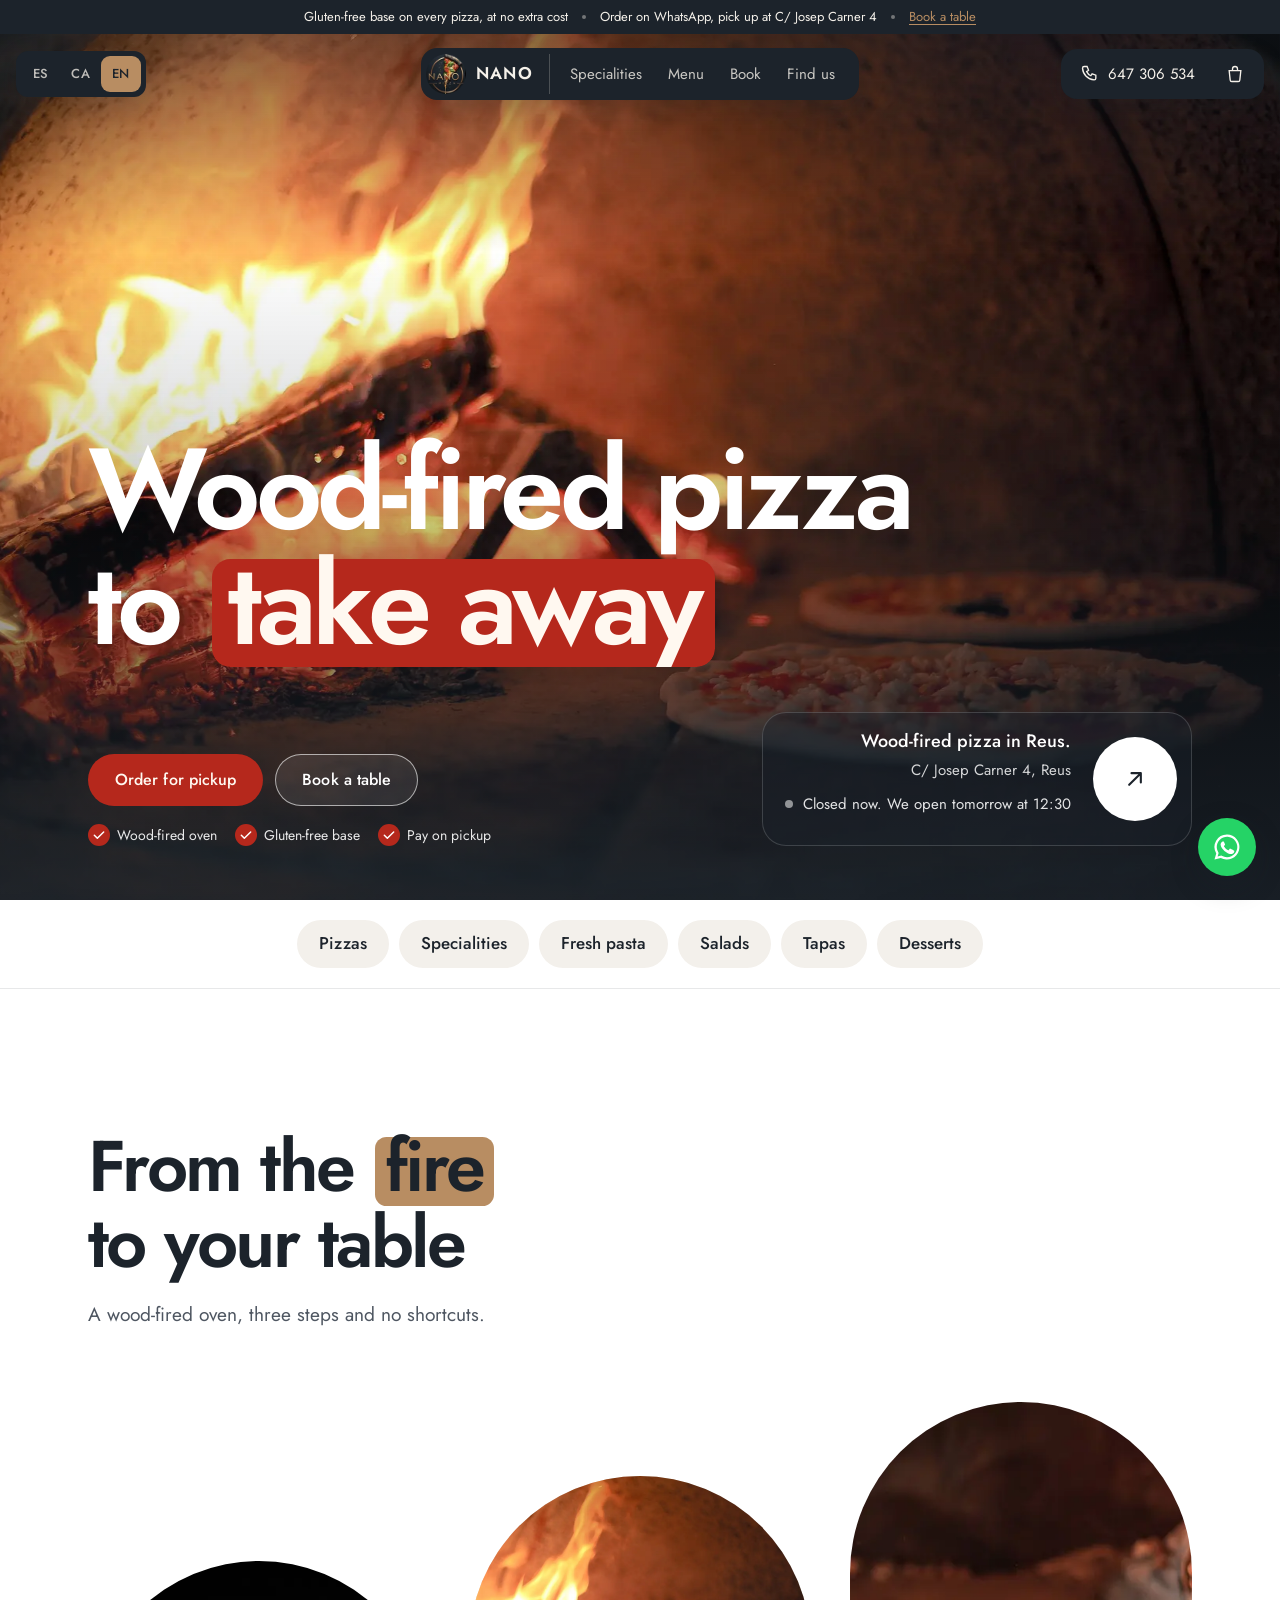
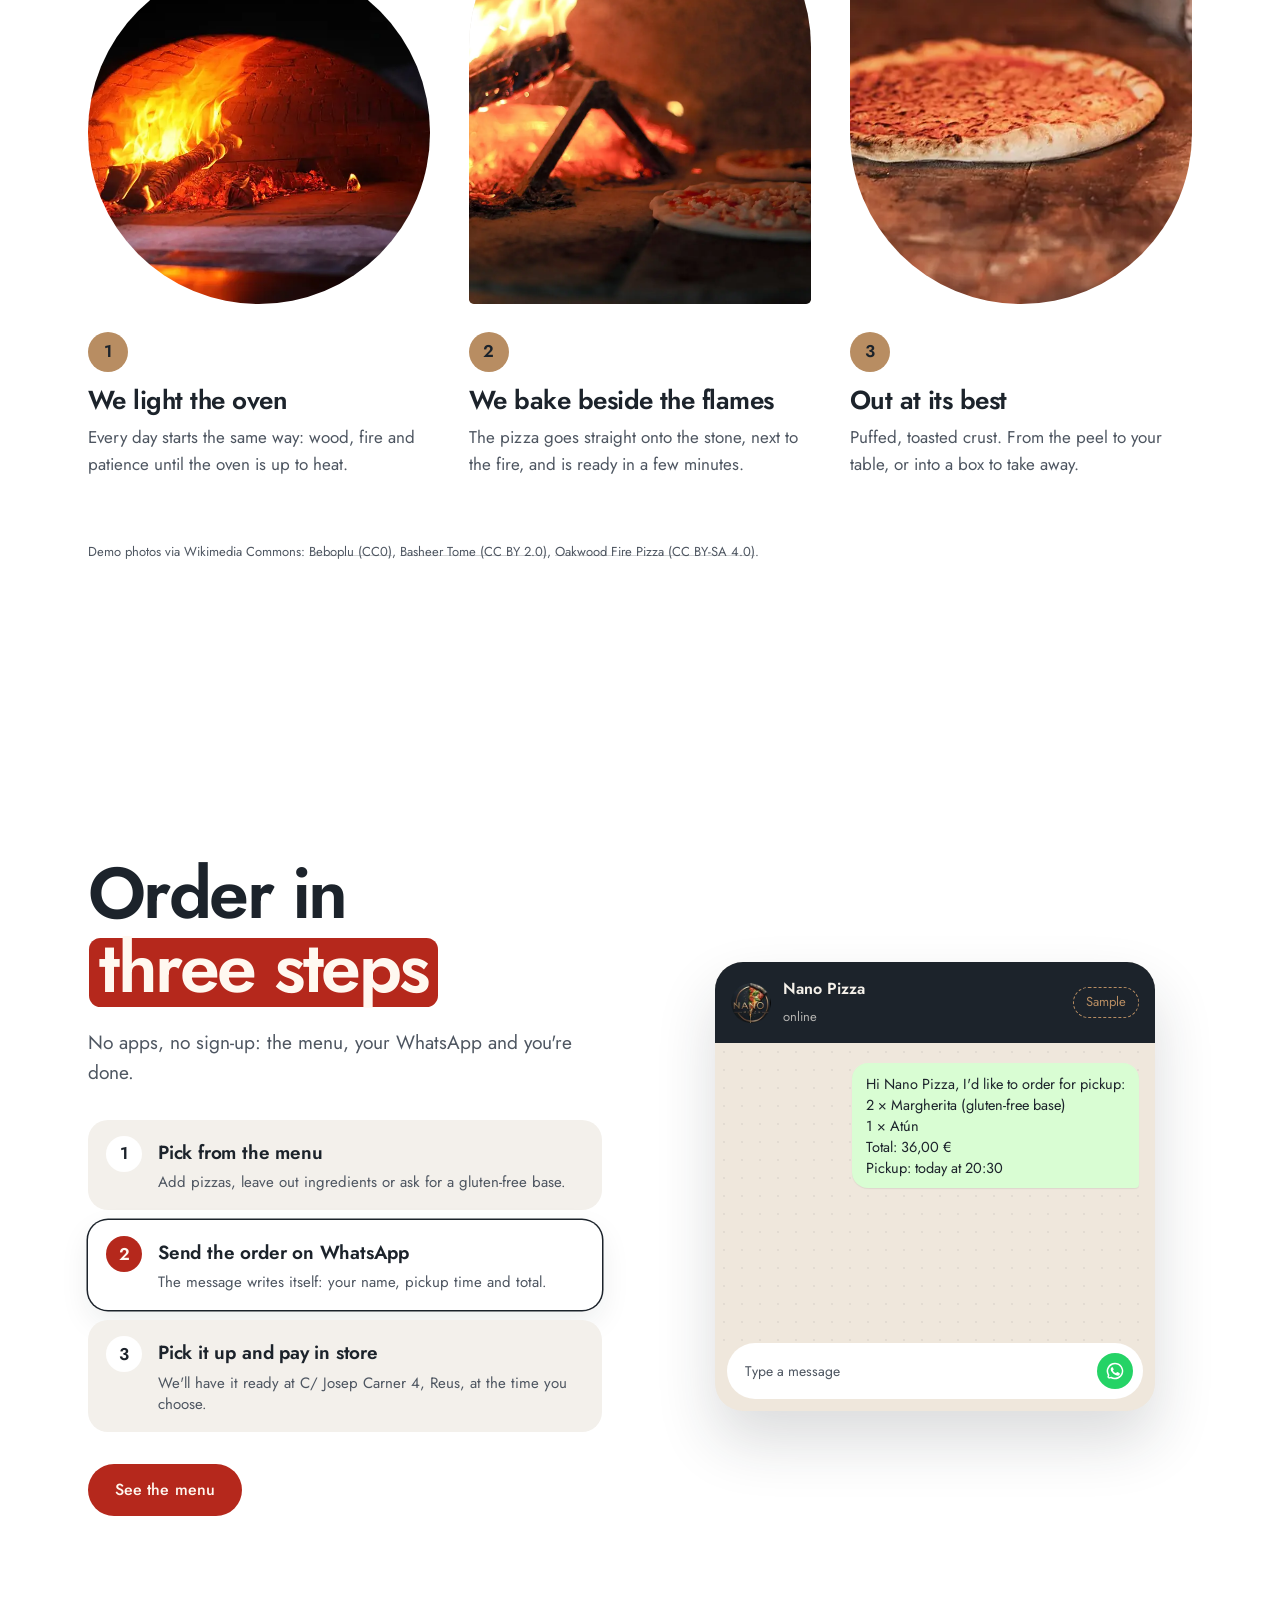
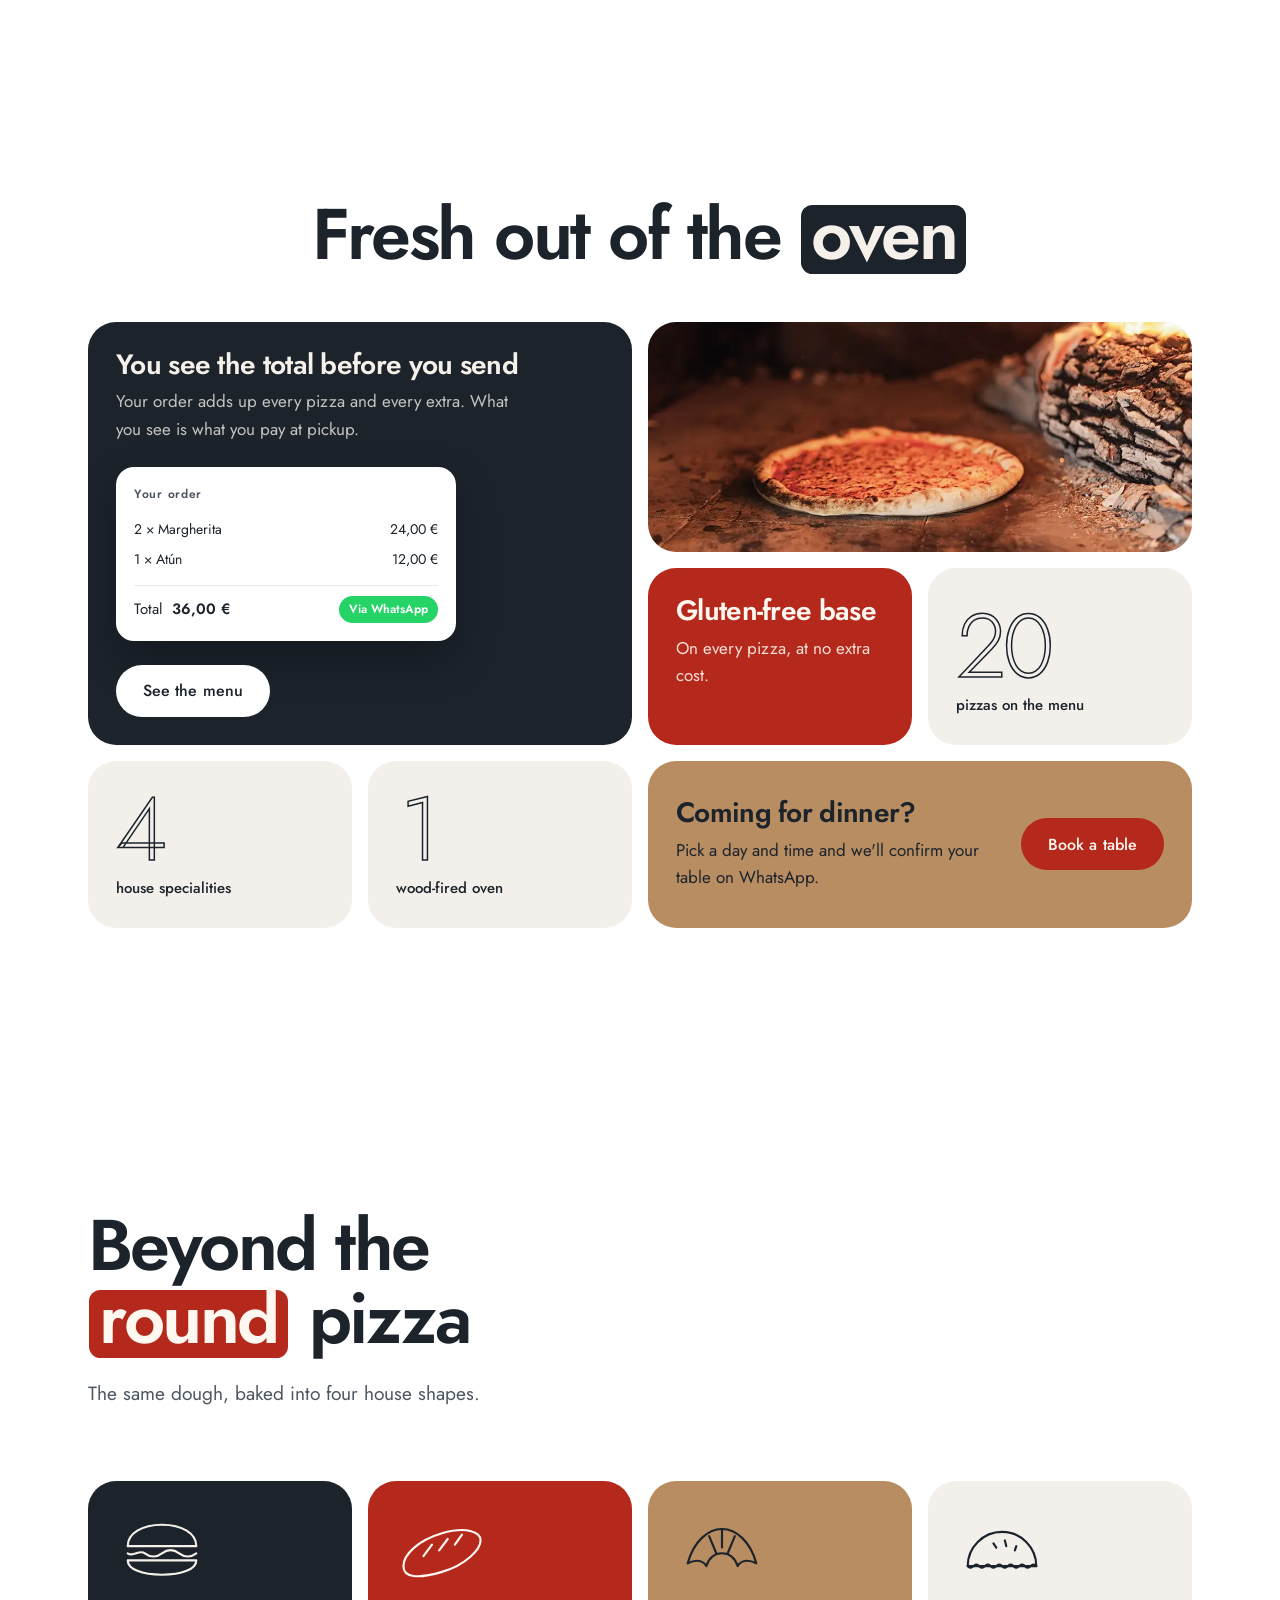
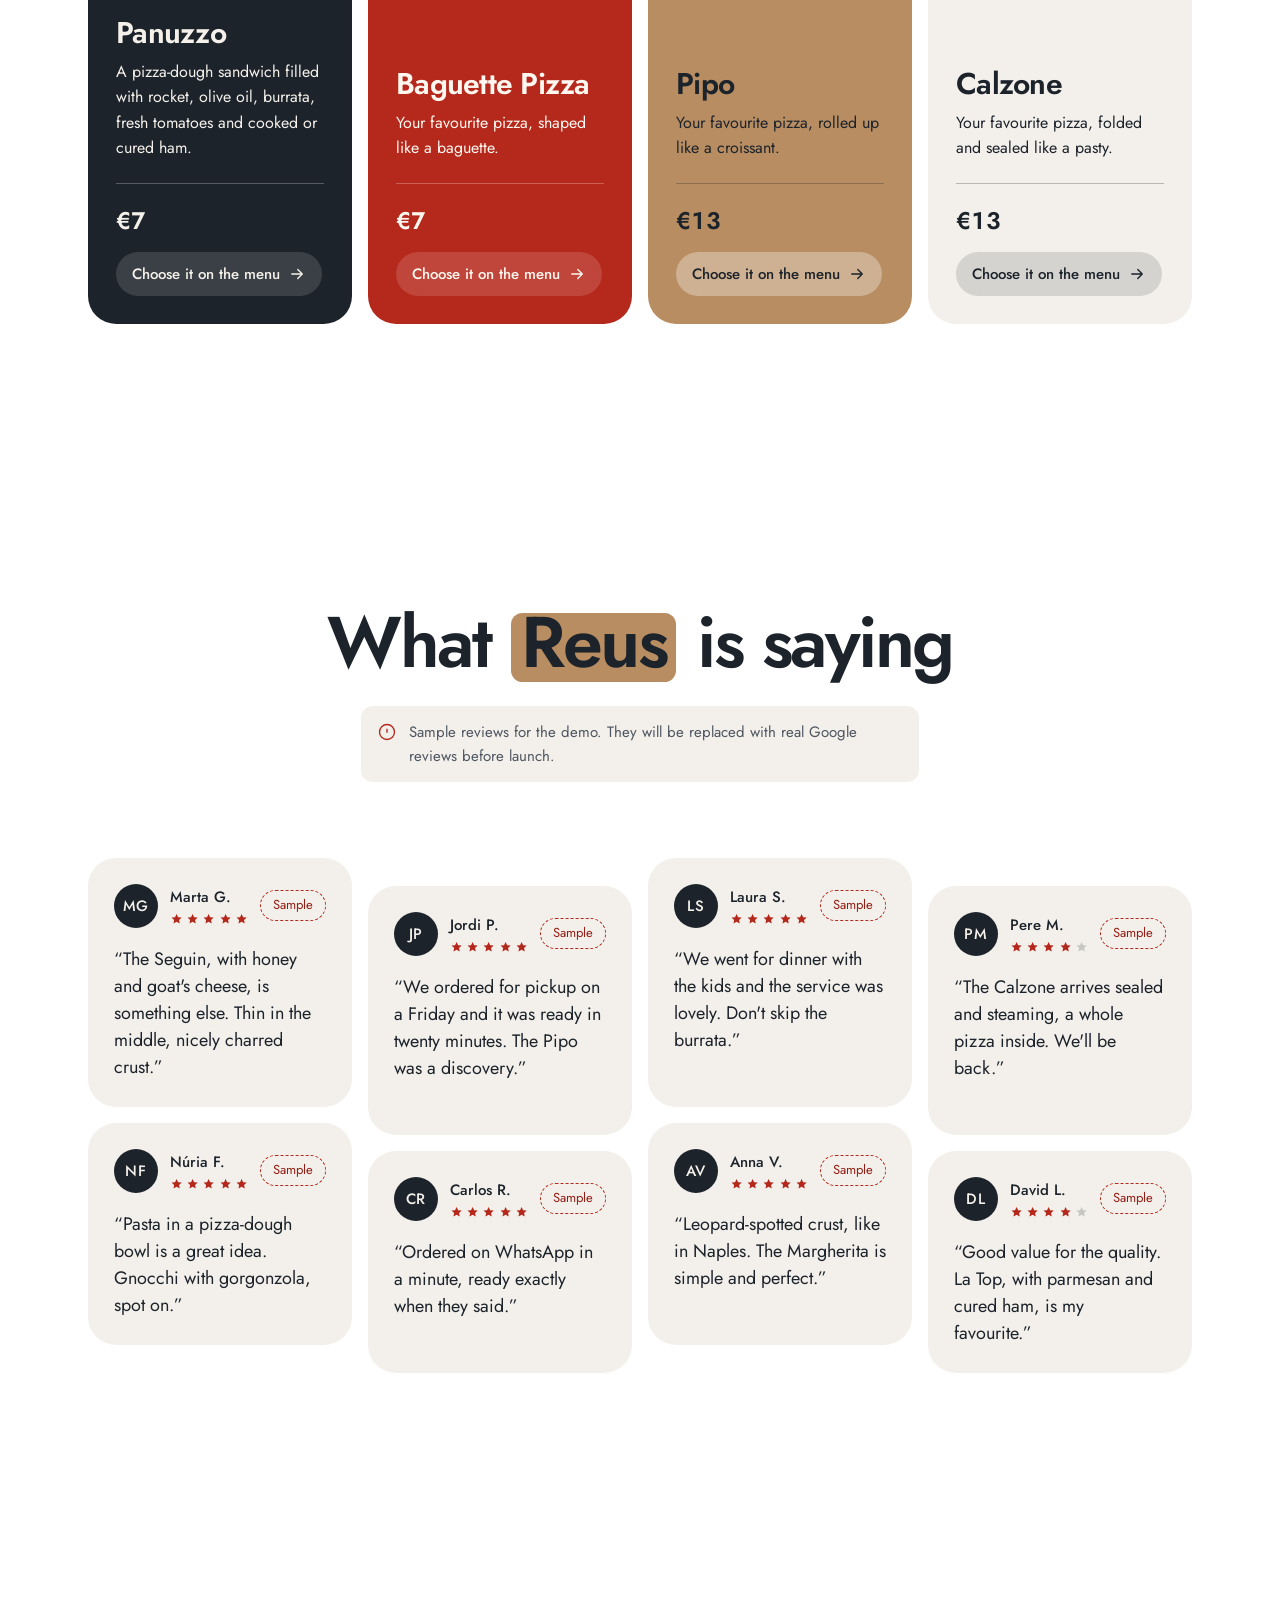
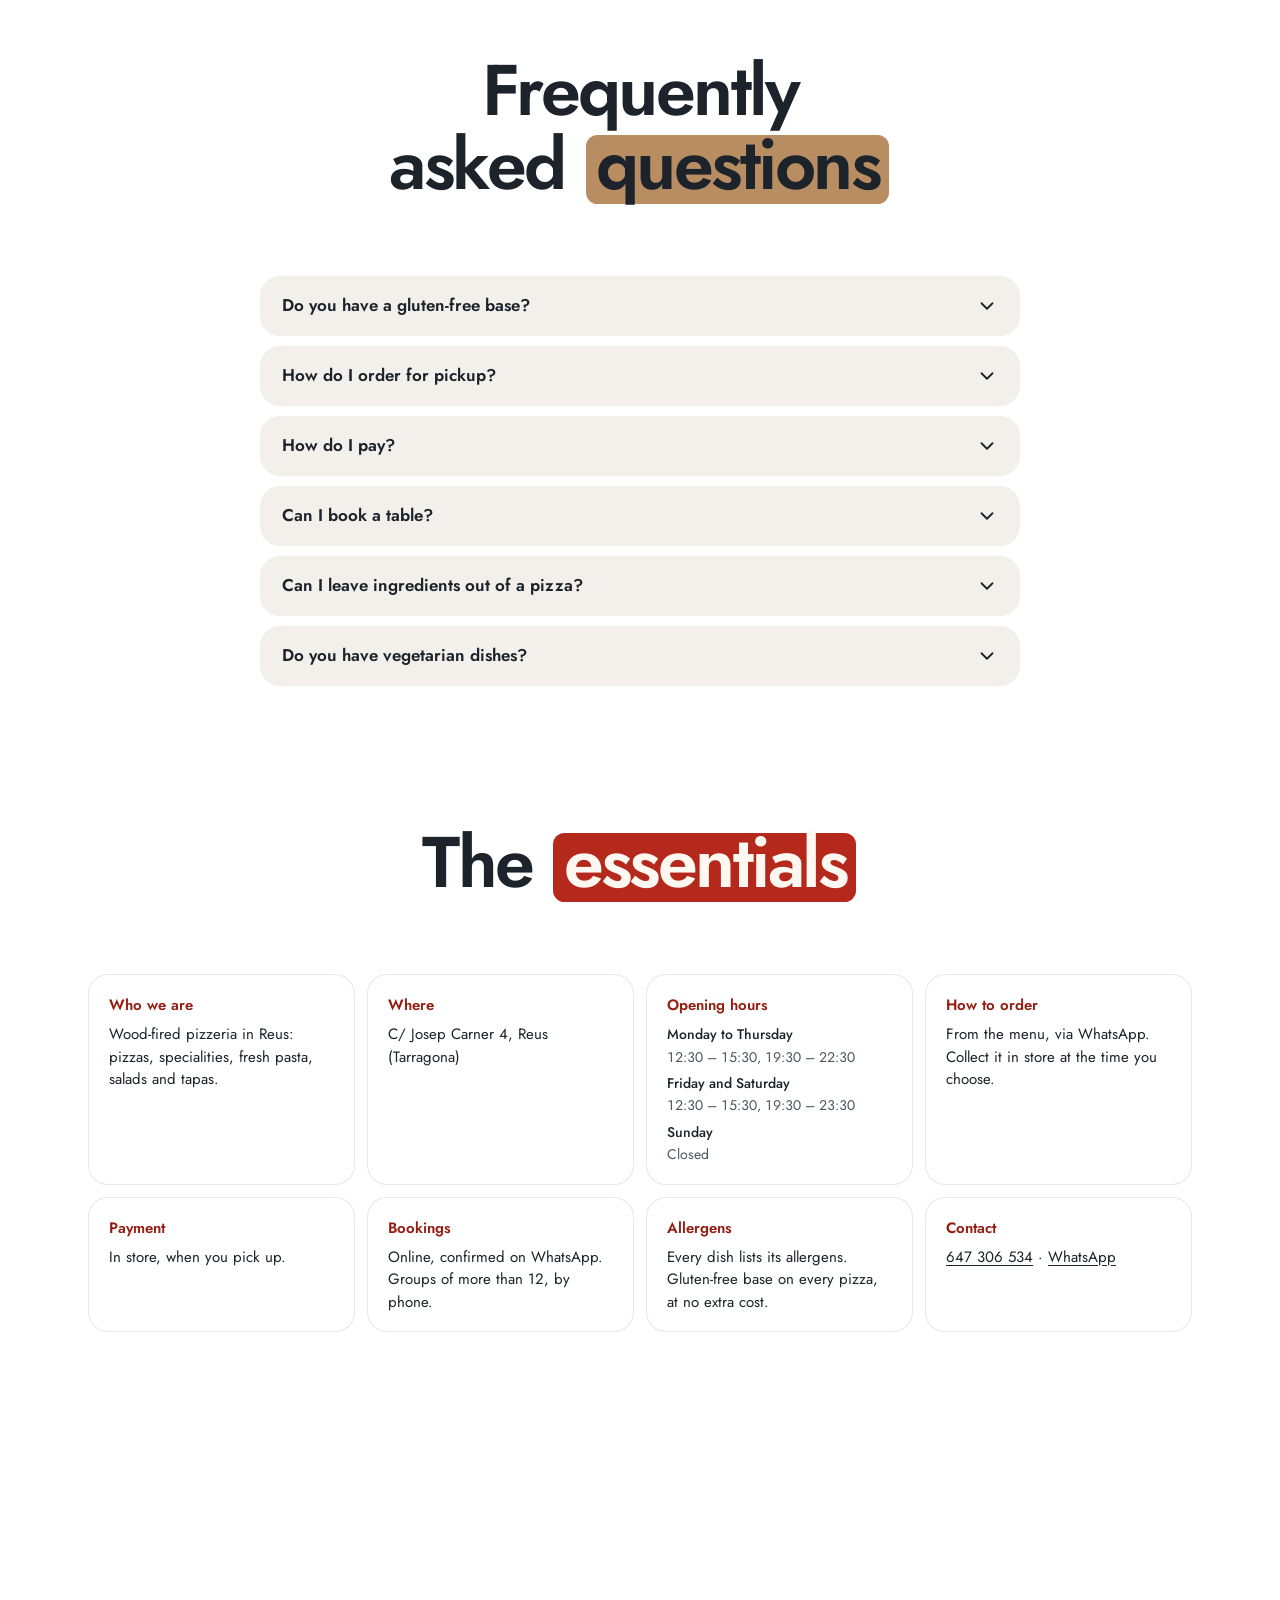
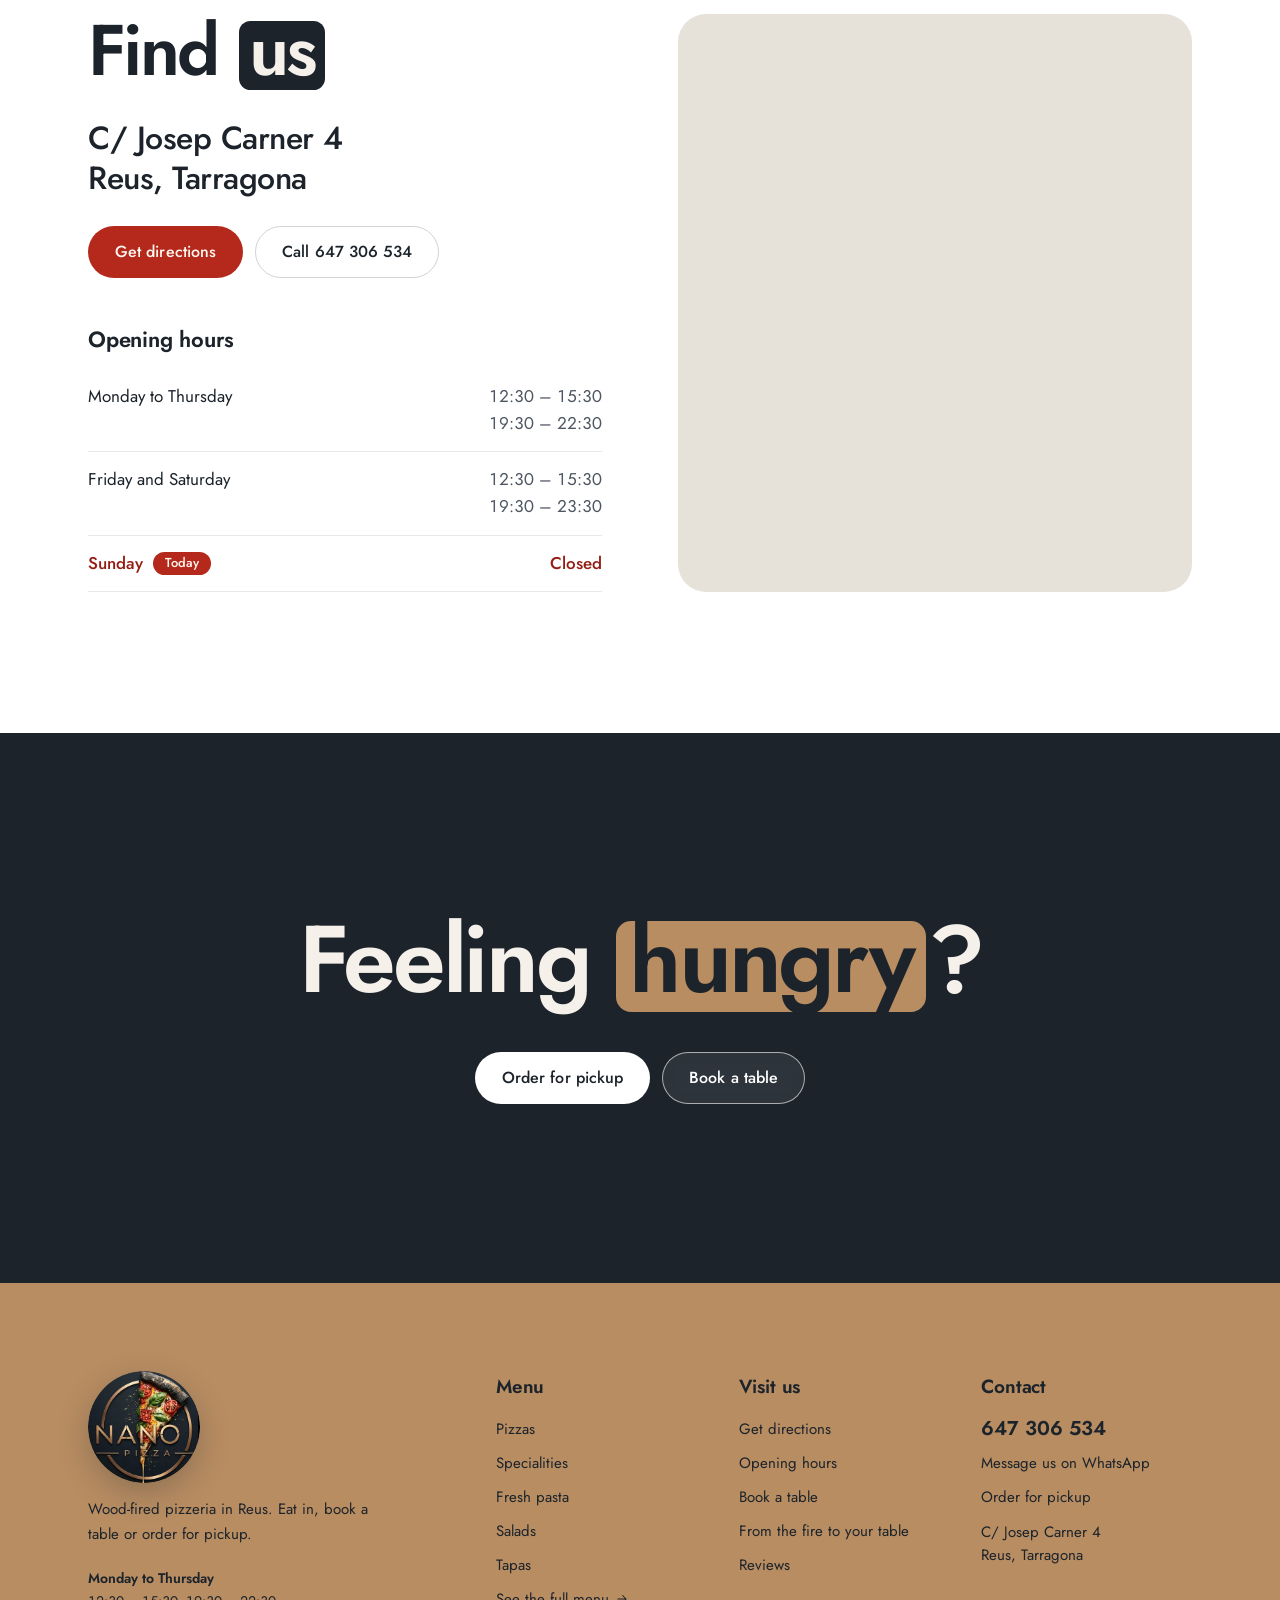
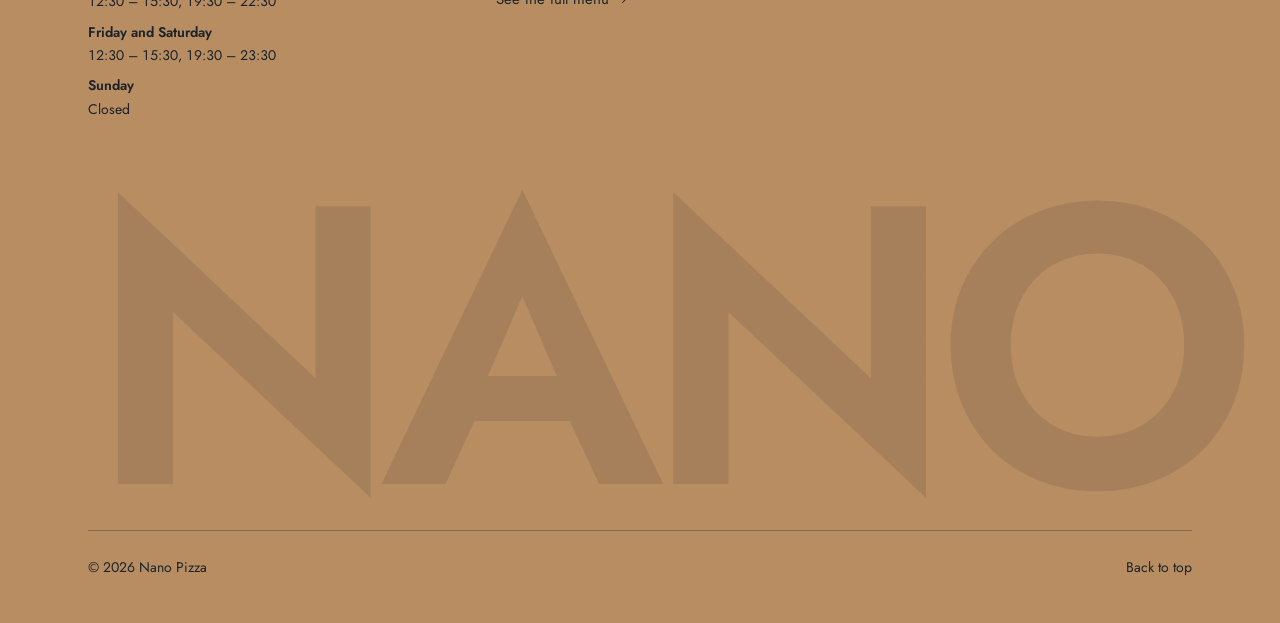
==== index.html @ ef03b1b6 "Pasos con su pantalla, «Lo esencial», preguntas para Google y Reservar más claro - «Pide en tres pas" ====
<!doctype html>
<html lang="es" data-page="inicio">
<head>
<meta charset="utf-8">
<script>if(!matchMedia("(prefers-reduced-motion: reduce)").matches)document.documentElement.classList.add("anim")</script>
<script>(function(){var q=new URLSearchParams(location.search),h=location.hash,to="";
if(q.has("mesa")){var c=q.get("mesa");q.delete("mesa");if(c)q.set("carta",c);to="mesa.html"}
else if(q.has("carta")||q.has("ver")||h==="#carta"){to="carta.html";if(h==="#carta")h=""}
else if(h==="#reservar"){to="reservar.html";h=""}
if(to){var s=q.toString();location.replace(to+(s?"?"+s:"")+h)}})()</script>
<meta name="viewport" content="width=device-width, initial-scale=1, viewport-fit=cover">
<title>Nano Pizza | Pizzería en Reus</title>
<meta name="description" content="Nano Pizza, pizzería con horno de leña en C/ Josep Carner 4, Reus. Carta, pedidos para recoger y reservas por WhatsApp.">
<meta name="theme-color" content="#FFFFFF">
<link rel="icon" href="favicon.png" type="image/png">
<link rel="apple-touch-icon" href="apple-touch-icon.png">
<meta property="og:type" content="restaurant">
<meta property="og:site_name" content="Nano Pizza">
<meta property="og:title" content="Nano Pizza | Pizzería en Reus">
<meta property="og:description" content="Nano Pizza, pizzería con horno de leña en C/ Josep Carner 4, Reus. Carta, pedidos para recoger y reservas por WhatsApp.">
<meta property="og:image" content="Imagenes/og-nano.jpg">
<meta property="og:image:width" content="1200">
<meta property="og:image:height" content="630">
<meta property="og:locale" content="es_ES">
<meta property="og:locale:alternate" content="ca_ES">
<meta property="og:locale:alternate" content="en_GB">
<meta name="twitter:card" content="summary_large_image">
<script type="application/ld+json">
{
 "@context": "https://schema.org",
 "@type": "Restaurant",
 "name": "Nano Pizza",
 "image": "Imagenes/og-nano.jpg",
 "logo": "Imagenes/logo-nano-oficial.jpg",
 "address": {
  "@type": "PostalAddress",
  "streetAddress": "Carrer de Josep Carner, 4",
  "addressLocality": "Reus",
  "addressRegion": "Tarragona",
  "addressCountry": "ES"
 },
 "telephone": "+34 647 306 534",
 "servesCuisine": [
  "Pizza",
  "Italiana"
 ],
 "priceRange": "7–16 €",
 "acceptsReservations": true,
 "openingHoursSpecification": [
  {
   "@type": "OpeningHoursSpecification",
   "dayOfWeek": [
    "Monday",
    "Tuesday",
    "Wednesday",
    "Thursday"
   ],
   "opens": "12:30",
   "closes": "15:30"
  },
  {
   "@type": "OpeningHoursSpecification",
   "dayOfWeek": [
    "Monday",
    "Tuesday",
    "Wednesday",
    "Thursday"
   ],
   "opens": "19:30",
   "closes": "22:30"
  },
  {
   "@type": "OpeningHoursSpecification",
   "dayOfWeek": [
    "Friday",
    "Saturday"
   ],
   "opens": "12:30",
   "closes": "15:30"
  },
  {
   "@type": "OpeningHoursSpecification",
   "dayOfWeek": [
    "Friday",
    "Saturday"
   ],
   "opens": "19:30",
   "closes": "23:30"
  }
 ],
 "hasMenu": {
  "@type": "Menu",
  "name": "Carta",
  "hasMenuSection": [
   {
    "@type": "MenuSection",
    "name": "Pizzas",
    "hasMenuItem": [
     {
      "@type": "MenuItem",
      "name": "Margherita",
      "offers": {
       "@type": "Offer",
       "price": "12.00",
       "priceCurrency": "EUR"
      },
      "description": "Tomate, mozzarella, aceitunas"
     },
     {
      "@type": "MenuItem",
      "name": "Atún",
      "offers": {
       "@type": "Offer",
       "price": "12.00",
       "priceCurrency": "EUR"
      },
      "description": "Tomate, atún, mozzarella, aceitunas"
     },
     {
      "@type": "MenuItem",
      "name": "Jamón Cocido",
      "offers": {
       "@type": "Offer",
       "price": "12.00",
       "priceCurrency": "EUR"
      },
      "description": "Tomate, jamón cocido, mozzarella, aceitunas"
     },
     {
      "@type": "MenuItem",
      "name": "Royale",
      "offers": {
       "@type": "Offer",
       "price": "13.00",
       "priceCurrency": "EUR"
      },
      "description": "Tomate, jamón cocido, champiñones, mozzarella, aceitunas"
     },
     {
      "@type": "MenuItem",
      "name": "Gorgonzola",
      "offers": {
       "@type": "Offer",
       "price": "12.00",
       "priceCurrency": "EUR"
      },
      "description": "Tomate o nata, gorgonzola, mozzarella, aceitunas"
     },
     {
      "@type": "MenuItem",
      "name": "Queso de Cabra",
      "offers": {
       "@type": "Offer",
       "price": "12.00",
       "priceCurrency": "EUR"
      },
      "description": "Tomate o nata, queso de cabra, mozzarella, aceitunas"
     },
     {
      "@type": "MenuItem",
      "name": "Noruega",
      "offers": {
       "@type": "Offer",
       "price": "13.00",
       "priceCurrency": "EUR"
      },
      "description": "Nata, salmón, limón, mozzarella, aceitunas"
     },
     {
      "@type": "MenuItem",
      "name": "Bergère",
      "offers": {
       "@type": "Offer",
       "price": "13.00",
       "priceCurrency": "EUR"
      },
      "description": "Tomate o nata, gorgonzola, queso de cabra, mozzarella, aceitunas"
     },
     {
      "@type": "MenuItem",
      "name": "Catalana",
      "offers": {
       "@type": "Offer",
       "price": "12.00",
       "priceCurrency": "EUR"
      },
      "description": "Tomate, chorizo, mozzarella, aceitunas"
     },
     {
      "@type": "MenuItem",
      "name": "Vegetariana",
      "offers": {
       "@type": "Offer",
       "price": "13.00",
       "priceCurrency": "EUR"
      },
      "description": "Tomate, pimientos, champiñones, berenjenas, cebolla, mozzarella, aceitunas"
     },
     {
      "@type": "MenuItem",
      "name": "Burger",
      "offers": {
       "@type": "Offer",
       "price": "14.00",
       "priceCurrency": "EUR"
      },
      "description": "Tomate, carne picada, cheddar, mozzarella, salsa burger, aceitunas"
     },
     {
      "@type": "MenuItem",
      "name": "Armenia",
      "offers": {
       "@type": "Offer",
       "price": "14.00",
       "priceCurrency": "EUR"
      },
      "description": "Tomate, carne picada, pimientos, cebolla, mozzarella, aceitunas"
     },
     {
      "@type": "MenuItem",
      "name": "Barbacoa",
      "offers": {
       "@type": "Offer",
       "price": "14.00",
       "priceCurrency": "EUR"
      },
      "description": "Tomate, carne picada o pollo, pimientos, cebolla, mozzarella, aceitunas, salsa barbacoa"
     },
     {
      "@type": "MenuItem",
      "name": "Pesto",
      "offers": {
       "@type": "Offer",
       "price": "14.00",
       "priceCurrency": "EUR"
      },
      "description": "Pesto, jamón curado, rúcula, tomates frescos"
     },
     {
      "@type": "MenuItem",
      "name": "La Top",
      "offers": {
       "@type": "Offer",
       "price": "14.00",
       "priceCurrency": "EUR"
      },
      "description": "Tomate, jamón curado, lascas de parmesano, mozzarella, aceitunas"
     },
     {
      "@type": "MenuItem",
      "name": "Burrata",
      "offers": {
       "@type": "Offer",
       "price": "14.00",
       "priceCurrency": "EUR"
      },
      "description": "Tomate, jamón curado, burrata, mozzarella, aceitunas"
     },
     {
      "@type": "MenuItem",
      "name": "Seguin",
      "offers": {
       "@type": "Offer",
       "price": "14.00",
       "priceCurrency": "EUR"
      },
      "description": "Nata, queso de cabra, miel, jamón curado, mozzarella, aceitunas"
     },
     {
      "@type": "MenuItem",
      "name": "Carbonara",
      "offers": {
       "@type": "Offer",
       "price": "14.00",
       "priceCurrency": "EUR"
      },
      "description": "Nata, bacon, cebolla, mozzarella, aceitunas, huevo"
     },
     {
      "@type": "MenuItem",
      "name": "Pollo Curry",
      "offers": {
       "@type": "Offer",
       "price": "14.00",
       "priceCurrency": "EUR"
      },
      "description": "Nata, pollo, pimientos, mozzarella, aceitunas, salsa curry"
     },
     {
      "@type": "MenuItem",
      "name": "Española",
      "offers": {
       "@type": "Offer",
       "price": "14.00",
       "priceCurrency": "EUR"
      },
      "description": "Tomate, chorizo, pimientos, mozzarella, aceitunas"
     }
    ]
   },
   {
    "@type": "MenuSection",
    "name": "Especialidades",
    "hasMenuItem": [
     {
      "@type": "MenuItem",
      "name": "Panuzzo",
      "offers": {
       "@type": "Offer",
       "price": "7.00",
       "priceCurrency": "EUR"
      },
      "description": "Sándwich de masa de pizza relleno de rúcula, aceite de oliva, burrata, tomates frescos y jamón cocido o curado."
     },
     {
      "@type": "MenuItem",
      "name": "Baguette Pizza",
      "offers": {
       "@type": "Offer",
       "price": "7.00",
       "priceCurrency": "EUR"
      },
      "description": "Tu pizza favorita en forma de baguette."
     },
     {
      "@type": "MenuItem",
      "name": "Pipo",
      "offers": {
       "@type": "Offer",
       "price": "13.00",
       "priceCurrency": "EUR"
      },
      "description": "Tu pizza favorita enrollada en forma de croissant."
     },
     {
      "@type": "MenuItem",
      "name": "Calzone",
      "offers": {
       "@type": "Offer",
       "price": "13.00",
       "priceCurrency": "EUR"
      },
      "description": "Tu pizza favorita cerrada en forma de empanada."
     }
    ]
   },
   {
    "@type": "MenuSection",
    "name": "Pasta fresca casera",
    "hasMenuItem": [
     {
      "@type": "MenuItem",
      "name": "Pasta fresca casera",
      "offers": {
       "@type": "Offer",
       "price": "13.00",
       "priceCurrency": "EUR"
      },
      "description": "Gnocchis, tagliatelle o spaghetti con pesto, boloñesa, carbonara, gorgonzola o tres quesos. Bol de masa de pizza +3 €."
     }
    ]
   },
   {
    "@type": "MenuSection",
    "name": "Ensaladas",
    "hasMenuItem": [
     {
      "@type": "MenuItem",
      "name": "Ensalada César de pollo",
      "offers": {
       "@type": "Offer",
       "price": "11.00",
       "priceCurrency": "EUR"
      },
      "description": "Lechuga, pollo frito, tomates, cebolla frita, lascas de parmesano y picatostes."
     },
     {
      "@type": "MenuItem",
      "name": "La Italiana",
      "offers": {
       "@type": "Offer",
       "price": "11.00",
       "priceCurrency": "EUR"
      },
      "description": "Tomates frescos y burrata."
     }
    ]
   },
   {
    "@type": "MenuSection",
    "name": "Tapas",
    "hasMenuItem": [
     {
      "@type": "MenuItem",
      "name": "Croquetas del momento",
      "offers": {
       "@type": "Offer",
       "price": "7.50",
       "priceCurrency": "EUR"
      }
     },
     {
      "@type": "MenuItem",
      "name": "Patatas bravas",
      "offers": {
       "@type": "Offer",
       "price": "7.50",
       "priceCurrency": "EUR"
      }
     },
     {
      "@type": "MenuItem",
      "name": "Calamares a la romana",
      "offers": {
       "@type": "Offer",
       "price": "7.50",
       "priceCurrency": "EUR"
      }
     },
     {
      "@type": "MenuItem",
      "name": "Alitas de pollo",
      "offers": {
       "@type": "Offer",
       "price": "7.50",
       "priceCurrency": "EUR"
      }
     }
    ]
   }
  ]
 }
}
</script>
<link rel="preload" href="fonts/jost-normal-latin.woff2" as="font" type="font/woff2" crossorigin>
<link rel="stylesheet" href="css/nano.css">
<noscript><style>.lang,.menu-toggle,.rv-controls,.tabs,.add,.seg,.pick,.cart-btn,.bar,.pasta-group,.pasta .check,[data-status]{display:none!important}</style></noscript>
</head>
<body>
<a class="skip" href="#main" data-i18n="skip">Saltar al contenido</a>

<div class="topbar" id="topbar">
  <p class="topbar-in"><span data-i18n="tb_1">Masa sin gluten en todas las pizzas, sin coste</span><span class="tb-sep" aria-hidden="true"></span><span class="tb-2" data-i18n="tb_2">Pide por WhatsApp y recoge en C/ Josep Carner 4</span><span class="tb-sep" aria-hidden="true"></span><a class="tb-2" href="reservar.html" data-i18n="cta_book">Reservar mesa</a></p>
</div>
<header class="nav" id="nav">
  <div class="nav-in">
    <div class="lang pill" role="group" aria-label="Idioma" data-i18n-aria="aria_lang">
      <button type="button" data-lang="es" aria-pressed="true">ES</button>
      <button type="button" data-lang="ca" aria-pressed="false">CA</button>
      <button type="button" data-lang="en" aria-pressed="false">EN</button>
    </div>
    <div class="nav-pill pill">
      <a class="brand" href="index.html" aria-label="Nano Pizza" translate="no">
        <img class="brand-mark" src="Imagenes/marca-nano-96.webp" srcset="Imagenes/marca-nano-96.webp 1x, Imagenes/marca-nano-144.webp 1.5x, Imagenes/marca-nano-320.webp 3x" width="40" height="40" alt="">
        <span>NANO</span>
      </a>
      <nav aria-label="Principal" data-i18n-aria="aria_nav">
        <ul class="nav-links">
          <li><a href="index.html#formas" data-i18n="nav_formas">Especialidades</a></li>
          <li><a href="carta.html" data-nav="carta" data-i18n="nav_menu">Carta</a></li>
          <li><a href="reservar.html" data-nav="reservar" data-i18n="nav_book">Reservar</a></li>
          <li><a href="index.html#donde" data-i18n="nav_find">Dónde estamos</a></li>
        </ul>
      </nav>
    </div>
    <div class="nav-end pill">
    <a class="icon-btn call-btn" href="tel:+34647306534">
      <svg viewBox="0 0 24 24" fill="none" stroke="currentColor" stroke-width="1.6" aria-hidden="true"><use href="#i-phone"/></svg>
      <span>647 306 534</span>
    </a>
    <button class="icon-btn cart-btn" type="button" data-open-cart aria-haspopup="dialog">
      <svg viewBox="0 0 24 24" fill="none" stroke="currentColor" stroke-width="1.6" aria-hidden="true"><path d="M5 8h14l-1.2 11.1a2 2 0 0 1-2 1.9H8.2a2 2 0 0 1-2-1.9L5 8z"/><path d="M9 8V6a3 3 0 0 1 6 0v2"/></svg>
      <span class="sr-only" data-i18n="order">Pedido</span>
      <span class="badge" data-count hidden><span class="badge-n">0</span></span>
    </button>
    <button class="icon-btn menu-toggle" type="button" aria-expanded="false" aria-controls="mobile-menu">
      <svg viewBox="0 0 24 24" fill="none" stroke="currentColor" stroke-width="1.6" aria-hidden="true"><path d="M4 8h16M4 16h16"/></svg>
      <span class="sr-only" data-i18n="menu">Menú</span>
    </button>
    </div>
  </div>
</header>
<div class="mobile-menu" id="mobile-menu">
  <ul>
    <li><a href="index.html#formas" data-i18n="nav_formas">Especialidades</a></li>
    <li><a href="carta.html" data-nav="carta" data-i18n="nav_menu">Carta</a></li>
    <li><a href="reservar.html" data-nav="reservar" data-i18n="nav_book">Reservar</a></li>
    <li><a href="index.html#donde" data-i18n="nav_find">Dónde estamos</a></li>
    <li><a href="tel:+34647306534"><span data-i18n="call">Llamar</span> 647 306 534</a></li>
  </ul>
  <div class="lang" role="group" aria-label="Idioma" data-i18n-aria="aria_lang">
    <button type="button" data-lang="es" aria-pressed="true">ES</button>
    <button type="button" data-lang="ca" aria-pressed="false">CA</button>
    <button type="button" data-lang="en" aria-pressed="false">EN</button>
  </div>
</div>

<main id="main">
  <section class="hero" id="top">
    <div class="hero-bg" aria-hidden="true"><img src="Imagenes/Demo/horno-llamas-1920.webp" srcset="Imagenes/Demo/horno-llamas-960.webp 960w, Imagenes/Demo/horno-llamas-1920.webp 1920w" sizes="100vw" width="1920" height="1280" alt="" fetchpriority="high"></div>
    <div class="wrap hero-in">
      <h1 class="hero-t">
        <span class="ln"><span class="ln-in" data-i18n="hero_t1">Pizza de leña</span></span>
        <span class="ln"><span class="ln-in"><span data-i18n="hero_t2">para</span> <mark class="mk mk-red cycle" aria-hidden="true"><span class="cycle-w" data-i18n="hero_w0">comer aquí</span></mark><span class="sr-only" data-i18n="hero_sr">comer aquí, para llevar o para compartir</span></span></span>
      </h1>
      <div class="hero-foot">
        <div class="hero-act">
          <div class="hero-ctas">
            <a class="btn btn-gold" href="carta.html"><span class="btn-t" data-i18n="cta_order">Pedir para recoger</span></a>
            <a class="btn btn-glass" href="reservar.html"><span class="btn-t" data-i18n="cta_book">Reservar mesa</span></a>
          </div>
          <ul class="hero-proof">
            <li><svg viewBox="0 0 24 24" fill="none" stroke="currentColor" stroke-width="2.2" stroke-linecap="round" stroke-linejoin="round" aria-hidden="true"><path d="M5 12.5l4.5 4.5L19 7.5"/></svg><span data-i18n="pr_1">Horno de leña</span></li>
            <li><svg viewBox="0 0 24 24" fill="none" stroke="currentColor" stroke-width="2.2" stroke-linecap="round" stroke-linejoin="round" aria-hidden="true"><path d="M5 12.5l4.5 4.5L19 7.5"/></svg><span data-i18n="sg_dough">Masa sin gluten</span></li>
            <li><svg viewBox="0 0 24 24" fill="none" stroke="currentColor" stroke-width="2.2" stroke-linecap="round" stroke-linejoin="round" aria-hidden="true"><path d="M5 12.5l4.5 4.5L19 7.5"/></svg><span data-i18n="pr_3">Pago al recoger</span></li>
          </ul>
        </div>
        <div class="hero-side">
          <div>
            <p class="hero-lead" data-i18n="hero_lead">Pizza de horno de leña en Reus.</p>
            <p class="hero-addr">C/ Josep Carner 4, Reus</p>
            <p class="status" data-status role="status"><i aria-hidden="true"></i><span></span></p>
          </div>
          <a class="round-go" href="carta.html" aria-label="Ver la carta" data-i18n-aria="bar_empty"><svg viewBox="0 0 24 24" fill="none" stroke="currentColor" stroke-width="1.8" stroke-linecap="round" stroke-linejoin="round" aria-hidden="true"><path d="M7 17L17 7M9 7h8v8"/></svg></a>
        </div>
      </div>
    </div>
  </section>

  <nav class="cats" aria-label="Carta" data-i18n-aria="nav_menu">
    <ul class="wrap cats-in">
      <li><a class="cat" href="carta.html?carta=pizzas" data-i18n="c_pizzas">Pizzas</a></li>
      <li><a class="cat" href="carta.html?carta=especiales" data-i18n="c_especiales">Especialidades</a></li>
      <li><a class="cat" href="carta.html?carta=pasta" data-i18n="c_pasta">Pasta fresca</a></li>
      <li><a class="cat" href="carta.html?carta=ensaladas" data-i18n="c_ensaladas">Ensaladas</a></li>
      <li><a class="cat" href="carta.html?carta=tapas" data-i18n="c_tapas">Tapas</a></li>
      <li><a class="cat" href="carta.html?carta=postres" data-i18n="c_postres">Postres</a></li>
    </ul>
  </nav>

  <section class="section" id="casa" aria-labelledby="casa-t">
    <div class="wrap">
      <div class="section-head" data-reveal>
        <h2 class="h-big" id="casa-t"><span data-i18n="casa_a">Del </span><mark class="mk mk-bronze" data-i18n="casa_m">fuego</mark><span data-i18n="casa_b"> a la mesa</span></h2>
        <p class="lede" data-i18n="casa_sub">Un horno de leña, tres pasos y ningún atajo.</p>
      </div>
      <ol class="casa-steps">
        <li class="casa-step" data-reveal style="--i:0">
          <figure class="casa-photo shape-circle"><img src="Imagenes/Demo/horno-boca-960.webp" srcset="Imagenes/Demo/horno-boca-960.webp 960w, Imagenes/Demo/horno-boca-1920.webp 1920w" sizes="(max-width:860px) 92vw, 30vw" width="960" height="640" loading="lazy" alt="" data-i18n-alt="casa_alt1"></figure>
          <span class="casa-num" aria-hidden="true">1</span>
          <h3 data-i18n="casa_h1">Encendemos el horno</h3>
          <p data-i18n="casa_p1">Cada día empieza igual: leña, fuego y paciencia hasta que el horno coge temperatura.</p>
        </li>
        <li class="casa-step" data-reveal style="--i:1">
          <figure class="casa-photo shape-arch"><img src="Imagenes/Demo/horno-llamas-960.webp" srcset="Imagenes/Demo/horno-llamas-960.webp 960w, Imagenes/Demo/horno-llamas-1920.webp 1920w" sizes="(max-width:860px) 92vw, 30vw" width="960" height="640" loading="lazy" alt="" data-i18n-alt="casa_alt2"></figure>
          <span class="casa-num" aria-hidden="true">2</span>
          <h3 data-i18n="casa_h2">Horneamos junto a las llamas</h3>
          <p data-i18n="casa_p2">La pizza entra directa sobre la piedra, al lado del fuego, y se hace en pocos minutos.</p>
        </li>
        <li class="casa-step" data-reveal style="--i:2">
          <figure class="casa-photo shape-pill"><img src="Imagenes/Demo/pizza-brasas-960.webp" srcset="Imagenes/Demo/pizza-brasas-960.webp 960w, Imagenes/Demo/pizza-brasas-1920.webp 1920w" sizes="(max-width:860px) 92vw, 30vw" width="960" height="640" loading="lazy" alt="" data-i18n-alt="casa_alt3"></figure>
          <span class="casa-num" aria-hidden="true">3</span>
          <h3 data-i18n="casa_h3">Sale al punto</h3>
          <p data-i18n="casa_p3">Con el borde hinchado y tostado. De la pala a tu mesa, o a tu caja para llevar.</p>
        </li>
      </ol>
      <p class="credit"><span data-i18n="credit">Fotos de demostración vía Wikimedia Commons:</span> <a href="https://commons.wikimedia.org/wiki/File:Brick-oven-thumbnail.jpg" target="_blank" rel="noopener">Beboplu (CC0)</a>, <a href="https://commons.wikimedia.org/wiki/File:Wood_fire_brick_oven_for_baking_pizza.jpg" target="_blank" rel="noopener">Basheer Tome (CC BY 2.0)</a>, <a href="https://commons.wikimedia.org/wiki/File:Wood_Oven_Pizza.jpg" target="_blank" rel="noopener">Oakwood Fire Pizza (CC BY-SA 4.0)</a>.</p>
    </div>
  </section>

  <section class="section" id="como" aria-labelledby="how-t">
    <div class="wrap how-grid">
      <div data-reveal>
        <h2 class="h-big" id="how-t"><span data-i18n="how_a">Pide en </span><mark class="mk mk-red" data-i18n="how_m">tres pasos</mark><span data-i18n="how_b"></span></h2>
        <p class="lede" data-i18n="how_sub">Sin apps ni registros: la carta, tu WhatsApp y listo.</p>
        <ol class="how-steps">
          <li><button class="how-step" type="button" data-step="1" aria-pressed="false"><span class="how-n" aria-hidden="true">1</span><span><span class="how-h" data-i18n="how_h1">Elige en la carta</span><span class="how-p" data-i18n="how_p1">Añade pizzas, quita ingredientes o pídela con masa sin gluten.</span></span></button></li>
          <li><button class="how-step" type="button" data-step="2" aria-pressed="false"><span class="how-n" aria-hidden="true">2</span><span><span class="how-h" data-i18n="how_h2">Envía el pedido por WhatsApp</span><span class="how-p" data-i18n="how_p2">El mensaje se escribe solo: tu nombre, la hora de recogida y el total.</span></span></button></li>
          <li><button class="how-step" type="button" data-step="3" aria-pressed="false"><span class="how-n" aria-hidden="true">3</span><span><span class="how-h" data-i18n="how_h3">Recógelo y paga en el local</span><span class="how-p" data-i18n="how_p3">Te esperamos en C/ Josep Carner 4, Reus, a la hora que elijas.</span></span></button></li>
        </ol>
        <a class="btn btn-gold" href="carta.html"><span class="btn-t" data-i18n="bar_empty">Ver la carta</span></a>
      </div>
      <div class="demo" data-active="2" aria-hidden="true" data-reveal style="--i:1">
        <div class="demo-p demo-menu" data-p="1">
          <div class="dm-head"><img src="Imagenes/marca-nano-96.webp" width="40" height="40" alt=""><b data-i18n="menu_t">La carta</b></div>
          <ul class="dm-list">
            <li><img src="Imagenes/Carta/margherita-sq.webp" width="240" height="240" alt="" loading="lazy"><span><b>Margherita</b><small>12 €</small></span><i class="dm-add is-on"><svg viewBox="0 0 24 24" fill="none" stroke="currentColor" stroke-width="2.4" stroke-linecap="round" stroke-linejoin="round" aria-hidden="true"><path d="M5 12.5l4.5 4.5L19 7.5"/></svg></i></li>
            <li><img src="Imagenes/Carta/atun-sq.webp" width="240" height="240" alt="" loading="lazy"><span><b>Atún</b><small>12 €</small></span><i class="dm-add is-on"><svg viewBox="0 0 24 24" fill="none" stroke="currentColor" stroke-width="2.4" stroke-linecap="round" stroke-linejoin="round" aria-hidden="true"><path d="M5 12.5l4.5 4.5L19 7.5"/></svg></i></li>
            <li><img src="Imagenes/Carta/la-top-sq.webp" width="240" height="240" alt="" loading="lazy"><span><b>La Top</b><small>14 €</small></span><i class="dm-add"><svg viewBox="0 0 24 24" fill="none" stroke="currentColor" stroke-width="2" stroke-linecap="round" aria-hidden="true"><path d="M12 6v12M6 12h12"/></svg></i></li>
          </ul>
          <p class="dm-total"><span data-i18n="cart_t">Tu pedido</span><b>36,00 €</b></p>
        </div>
        <div class="demo-p chat" data-p="2">
        <div class="chat-head"><img src="Imagenes/marca-nano-96.webp" width="40" height="40" alt=""><div><b translate="no">Nano Pizza</b><span data-i18n="ch_online">en línea</span></div><span class="sample" data-i18n="sample">Ejemplo</span></div>
        <div class="chat-body">
          <p class="msg msg-out" data-i18n="ch_1">Hola Nano Pizza, quiero hacer un pedido para recoger:
2 × Margherita (masa sin gluten)
1 × Atún
Total: 36,00 €
Recogida: hoy a las 20:30</p>
          <p class="msg msg-in msg-typing"><i></i><i></i><i></i></p>
          <p class="msg msg-in" data-i18n="ch_2">¡Recibido! A las 20:30 lo tienes listo.</p>
        </div>
          <div class="chat-input"><span data-i18n="ch_input">Escribe un mensaje</span><svg viewBox="0 0 24 24" fill="currentColor" aria-hidden="true"><path d="M12 2a10 10 0 0 0-8.6 15.1L2 22l5-1.3A10 10 0 1 0 12 2zm0 18.2a8.2 8.2 0 0 1-4.2-1.2l-.3-.2-3 .8.8-2.9-.2-.3A8.2 8.2 0 1 1 12 20.2zm4.5-6.1c-.2-.1-1.5-.7-1.7-.8-.2-.1-.4-.1-.6.1l-.8 1c-.1.2-.3.2-.5.1a6.7 6.7 0 0 1-3.3-2.9c-.3-.4.3-.4.8-1.4.1-.2 0-.3 0-.4l-.8-1.8c-.2-.5-.4-.4-.6-.4h-.5a1 1 0 0 0-.7.3 3 3 0 0 0-.9 2.2 5.2 5.2 0 0 0 1.1 2.8 11.9 11.9 0 0 0 4.6 4c1.7.7 2.3.8 3.2.7a2.7 2.7 0 0 0 1.8-1.3 2.2 2.2 0 0 0 .2-1.3c-.1-.1-.2-.2-.4-.3z"/></svg></div>
        </div>
        <div class="demo-p demo-pick" data-p="3">
          <span class="dp-ok"><svg viewBox="0 0 24 24" fill="none" stroke="currentColor" stroke-width="2.4" stroke-linecap="round" stroke-linejoin="round" aria-hidden="true"><path d="M5 12.5l4.5 4.5L19 7.5"/></svg></span>
          <b class="dp-t" data-i18n="dm_ready">Pedido listo</b>
          <p class="dp-time" data-i18n="dm_time">Hoy, 20:30</p>
          <p class="dp-where"><svg viewBox="0 0 24 24" fill="none" stroke="currentColor" stroke-width="1.8" stroke-linecap="round" stroke-linejoin="round" aria-hidden="true"><path d="M12 21s-7-6.2-7-11.5a7 7 0 0 1 14 0C19 14.8 12 21 12 21z"/><circle cx="12" cy="9.5" r="2.5"/></svg><span data-i18n="dm_pick">Recógelo en C/ Josep Carner 4</span></p>
          <p class="dp-pay" data-i18n="pr_3">Pago al recoger</p>
        </div>
      </div>
    </div>
  </section>

  <section class="section section-tight" id="carta-movil" aria-labelledby="st-t">
    <div class="wrap">
      <h2 class="h-big h-center stats-t" id="st-t" data-reveal><span data-i18n="st_a">Lo que sale del </span><mark class="mk mk-navy" data-i18n="st_m">horno</mark><span data-i18n="st_b"></span></h2>
      <div class="bento">
        <article class="bt bt-a" data-reveal>
          <div>
            <h3 data-i18n="be_a_t">Sabes el total antes de enviar</h3>
            <p data-i18n="be_a_p">El pedido suma cada pizza y cada extra. Lo que ves es lo que pagas al recoger.</p>
          </div>
          <div class="receipt" aria-hidden="true">
            <p class="rc-l" data-i18n="cart_t">Tu pedido</p>
            <ul><li><span>2 × Margherita</span><span>24,00 €</span></li><li><span>1 × Atún</span><span>12,00 €</span></li></ul>
            <p class="rc-total"><span>Total</span><b>36,00 €</b><span class="rc-pill" data-i18n="be_pill">Por WhatsApp</span></p>
          </div>
          <a class="btn btn-light" href="carta.html"><span class="btn-t" data-i18n="bar_empty">Ver la carta</span></a>
        </article>
        <div class="bt bt-b bt-photo" data-reveal style="--i:1"><img src="Imagenes/Demo/pizza-brasas-960.webp" srcset="Imagenes/Demo/pizza-brasas-960.webp 960w, Imagenes/Demo/pizza-brasas-1920.webp 1920w" sizes="(max-width:860px) 100vw, 600px" width="960" height="640" loading="lazy" alt="" data-i18n-alt="casa_alt3"></div>
        <article class="bt bt-c" data-reveal style="--i:1"><h3 data-i18n="sg_dough">Masa sin gluten</h3><p data-i18n="be_c_p">En todas las pizzas, sin coste extra.</p></article>
        <article class="bt bt-d bt-num" data-reveal style="--i:2"><span class="stat-n" data-count-to="20">20</span><span class="bt-l" data-i18n="st_pizzas">pizzas en carta</span></article>
        <article class="bt bt-e bt-num" data-reveal><span class="stat-n" data-count-to="4">4</span><span class="bt-l" data-i18n="st_formas">especialidades de la casa</span></article>
        <article class="bt bt-f bt-num" data-reveal style="--i:1"><span class="stat-n" data-count-to="1">1</span><span class="bt-l" data-i18n="st_horno">horno de leña</span></article>
        <article class="bt bt-g" data-reveal style="--i:2"><div><h3 data-i18n="be_g_t">¿Venís a cenar?</h3><p data-i18n="be_g_p">Elige día y hora y te confirmamos la mesa por WhatsApp.</p></div><a class="btn btn-gold" href="reservar.html"><span class="btn-t" data-i18n="cta_book">Reservar mesa</span></a></article>
      </div>
    </div>
  </section>

  <section class="section" id="formas" aria-labelledby="formas-t">
    <div class="wrap">
      <div class="section-head" data-reveal>
        <h2 class="h-big" id="formas-t"><span data-i18n="formas_a">Más allá de la pizza </span><mark class="mk mk-red" data-i18n="formas_m">redonda</mark><span data-i18n="formas_b"></span></h2>
        <p class="lede" data-i18n="formas_sub">La misma masa, en cuatro formas de la casa.</p>
      </div>
      <ul class="formas-grid" id="formas-list"><!--pre:formas-list--><li class="forma" data-key="special:panuzzo"><svg viewBox="0 0 64 56" aria-hidden="true"><path pathLength="1" d="M8 26c0-9 10-15 24-15s24 6 24 15z"></path><path pathLength="1" d="M8 31c4 3 8-3 12 0s8 3 12 0 8-3 12 0 8 3 12 0"></path><path pathLength="1" d="M8 36h48c0 6-10 10-24 10S8 42 8 36z"></path></svg><h3>Panuzzo</h3><p>Sándwich de masa de pizza relleno de rúcula, aceite de oliva, burrata, tomates frescos y jamón cocido o curado.</p>
      <div class="forma-foot"><span class="forma-price">7&nbsp;€</span><a class="forma-go" href="carta.html?carta=especiales">Elegir en la carta<svg viewBox="0 0 24 24" fill="none" stroke="currentColor" stroke-width="1.8" stroke-linecap="round" stroke-linejoin="round" aria-hidden="true"><path d="M5 12h14M13 6l6 6-6 6"></path></svg></a></div></li><li class="forma" data-key="special:baguette"><svg viewBox="0 0 64 56" aria-hidden="true"><path pathLength="1" d="M5 40c0-8 10-18 27-23s27-1 27 5-10 17-27 22S5 48 5 40z"></path><path pathLength="1" d="M19 33l6-8M30 29l6-8M41 25l5-7"></path></svg><h3>Baguette Pizza</h3><p>Tu pizza favorita en forma de baguette.</p>
      <div class="forma-foot"><span class="forma-price">7&nbsp;€</span><a class="forma-go" href="carta.html?carta=especiales">Elegir en la carta<svg viewBox="0 0 24 24" fill="none" stroke="currentColor" stroke-width="1.8" stroke-linecap="round" stroke-linejoin="round" aria-hidden="true"><path d="M5 12h14M13 6l6 6-6 6"></path></svg></a></div></li><li class="forma" data-key="special:pipo"><svg viewBox="0 0 64 56" aria-hidden="true"><path pathLength="1" d="M8 38c4-15 14-24 24-24s20 9 24 24c-6-3-11-2-13 2-2-6-6-9-11-9s-9 3-11 9c-2-4-7-5-13-2z"></path><path pathLength="1" d="M23 19l5 12M41 19l-5 12M32 14v13"></path></svg><h3>Pipo</h3><p>Tu pizza favorita enrollada en forma de croissant.</p>
      <div class="forma-foot"><span class="forma-price">13&nbsp;€</span><a class="forma-go" href="carta.html?carta=especiales">Elegir en la carta<svg viewBox="0 0 24 24" fill="none" stroke="currentColor" stroke-width="1.8" stroke-linecap="round" stroke-linejoin="round" aria-hidden="true"><path d="M5 12h14M13 6l6 6-6 6"></path></svg></a></div></li><li class="forma" data-key="special:calzone"><svg viewBox="0 0 64 56" aria-hidden="true"><path pathLength="1" d="M8 40a24 24 0 0 1 48 0z"></path><path pathLength="1" d="M8 40c3 4 5-4 8 0s5-4 8 0 5-4 8 0 5-4 8 0 5-4 8 0 5-4 8 0"></path><path pathLength="1" d="M26 24l2 3M34 22l1 4M42 26l-1 3"></path></svg><h3>Calzone</h3><p>Tu pizza favorita cerrada en forma de empanada.</p>
      <div class="forma-foot"><span class="forma-price">13&nbsp;€</span><a class="forma-go" href="carta.html?carta=especiales">Elegir en la carta<svg viewBox="0 0 24 24" fill="none" stroke="currentColor" stroke-width="1.8" stroke-linecap="round" stroke-linejoin="round" aria-hidden="true"><path d="M5 12h14M13 6l6 6-6 6"></path></svg></a></div></li><!--/pre:formas-list--></ul>
    </div>
  </section>

  <section class="section" id="opiniones" aria-labelledby="rv-t">
    <div class="wrap">
      <div class="section-head section-head-center" data-reveal>
        <h2 class="h-big h-center" id="rv-t"><span data-i18n="rv_a">Lo que dicen en </span><mark class="mk mk-bronze" data-i18n="rv_m">Reus</mark><span data-i18n="rv_b"></span></h2>
        <p class="sample-note"><svg viewBox="0 0 24 24" fill="none" stroke="currentColor" stroke-width="1.6" aria-hidden="true"><circle cx="12" cy="12" r="9"/><path d="M12 8v5M12 16h.01"/></svg><span data-i18n="rv_note">Opiniones de ejemplo para la demo. Antes de publicar se sustituirán por reseñas reales de Google.</span></p>
      </div>
    </div>
    <ul class="rv-row" id="rv-row">
      <li class="rv-card">
        <div class="rv-top"><span class="rv-avatar" aria-hidden="true">MG</span><span class="rv-who"><span class="rv-name">Marta G.</span><span class="stars" role="img" aria-label="5/5"><svg viewBox="0 0 24 24" aria-hidden="true"><use href="#i-star"/></svg><svg viewBox="0 0 24 24" aria-hidden="true"><use href="#i-star"/></svg><svg viewBox="0 0 24 24" aria-hidden="true"><use href="#i-star"/></svg><svg viewBox="0 0 24 24" aria-hidden="true"><use href="#i-star"/></svg><svg viewBox="0 0 24 24" aria-hidden="true"><use href="#i-star"/></svg></span></span><span class="sample" data-i18n="sample">Ejemplo</span></div>
        <blockquote data-i18n="rv1">«La Seguin, con miel y queso de cabra, es otra cosa. Masa fina en el centro y el borde bien tostado.»</blockquote>
      </li>
      <li class="rv-card">
        <div class="rv-top"><span class="rv-avatar" aria-hidden="true">JP</span><span class="rv-who"><span class="rv-name">Jordi P.</span><span class="stars" role="img" aria-label="5/5"><svg viewBox="0 0 24 24" aria-hidden="true"><use href="#i-star"/></svg><svg viewBox="0 0 24 24" aria-hidden="true"><use href="#i-star"/></svg><svg viewBox="0 0 24 24" aria-hidden="true"><use href="#i-star"/></svg><svg viewBox="0 0 24 24" aria-hidden="true"><use href="#i-star"/></svg><svg viewBox="0 0 24 24" aria-hidden="true"><use href="#i-star"/></svg></span></span><span class="sample" data-i18n="sample">Ejemplo</span></div>
        <blockquote data-i18n="rv2">«Pedimos para recoger un viernes y en veinte minutos estaba lista. El Pipo fue un descubrimiento.»</blockquote>
      </li>
      <li class="rv-card">
        <div class="rv-top"><span class="rv-avatar" aria-hidden="true">LS</span><span class="rv-who"><span class="rv-name">Laura S.</span><span class="stars" role="img" aria-label="5/5"><svg viewBox="0 0 24 24" aria-hidden="true"><use href="#i-star"/></svg><svg viewBox="0 0 24 24" aria-hidden="true"><use href="#i-star"/></svg><svg viewBox="0 0 24 24" aria-hidden="true"><use href="#i-star"/></svg><svg viewBox="0 0 24 24" aria-hidden="true"><use href="#i-star"/></svg><svg viewBox="0 0 24 24" aria-hidden="true"><use href="#i-star"/></svg></span></span><span class="sample" data-i18n="sample">Ejemplo</span></div>
        <blockquote data-i18n="rv3">«Fuimos a cenar con niños y nos atendieron genial. La burrata, imprescindible.»</blockquote>
      </li>
      <li class="rv-card">
        <div class="rv-top"><span class="rv-avatar" aria-hidden="true">PM</span><span class="rv-who"><span class="rv-name">Pere M.</span><span class="stars" role="img" aria-label="4/5"><svg viewBox="0 0 24 24" aria-hidden="true"><use href="#i-star"/></svg><svg viewBox="0 0 24 24" aria-hidden="true"><use href="#i-star"/></svg><svg viewBox="0 0 24 24" aria-hidden="true"><use href="#i-star"/></svg><svg viewBox="0 0 24 24" aria-hidden="true"><use href="#i-star"/></svg><svg class="off" viewBox="0 0 24 24" aria-hidden="true"><use href="#i-star"/></svg></span></span><span class="sample" data-i18n="sample">Ejemplo</span></div>
        <blockquote data-i18n="rv4">«El Calzone llega cerrado y humeante; dentro, la pizza entera. Repetiremos.»</blockquote>
      </li>
      <li class="rv-card">
        <div class="rv-top"><span class="rv-avatar" aria-hidden="true">NF</span><span class="rv-who"><span class="rv-name">Núria F.</span><span class="stars" role="img" aria-label="5/5"><svg viewBox="0 0 24 24" aria-hidden="true"><use href="#i-star"/></svg><svg viewBox="0 0 24 24" aria-hidden="true"><use href="#i-star"/></svg><svg viewBox="0 0 24 24" aria-hidden="true"><use href="#i-star"/></svg><svg viewBox="0 0 24 24" aria-hidden="true"><use href="#i-star"/></svg><svg viewBox="0 0 24 24" aria-hidden="true"><use href="#i-star"/></svg></span></span><span class="sample" data-i18n="sample">Ejemplo</span></div>
        <blockquote data-i18n="rv5">«La pasta en bol de masa de pizza es un acierto. Gnocchis con gorgonzola, de diez.»</blockquote>
      </li>
      <li class="rv-card">
        <div class="rv-top"><span class="rv-avatar" aria-hidden="true">CR</span><span class="rv-who"><span class="rv-name">Carlos R.</span><span class="stars" role="img" aria-label="5/5"><svg viewBox="0 0 24 24" aria-hidden="true"><use href="#i-star"/></svg><svg viewBox="0 0 24 24" aria-hidden="true"><use href="#i-star"/></svg><svg viewBox="0 0 24 24" aria-hidden="true"><use href="#i-star"/></svg><svg viewBox="0 0 24 24" aria-hidden="true"><use href="#i-star"/></svg><svg viewBox="0 0 24 24" aria-hidden="true"><use href="#i-star"/></svg></span></span><span class="sample" data-i18n="sample">Ejemplo</span></div>
        <blockquote data-i18n="rv6">«Pedido por WhatsApp en un minuto y listo a la hora que nos dijeron.»</blockquote>
      </li>
      <li class="rv-card">
        <div class="rv-top"><span class="rv-avatar" aria-hidden="true">AV</span><span class="rv-who"><span class="rv-name">Anna V.</span><span class="stars" role="img" aria-label="5/5"><svg viewBox="0 0 24 24" aria-hidden="true"><use href="#i-star"/></svg><svg viewBox="0 0 24 24" aria-hidden="true"><use href="#i-star"/></svg><svg viewBox="0 0 24 24" aria-hidden="true"><use href="#i-star"/></svg><svg viewBox="0 0 24 24" aria-hidden="true"><use href="#i-star"/></svg><svg viewBox="0 0 24 24" aria-hidden="true"><use href="#i-star"/></svg></span></span><span class="sample" data-i18n="sample">Ejemplo</span></div>
        <blockquote data-i18n="rv7">«Borde con manchas de horno de leña, como en Nápoles. La Margherita, sencilla y perfecta.»</blockquote>
      </li>
      <li class="rv-card">
        <div class="rv-top"><span class="rv-avatar" aria-hidden="true">DL</span><span class="rv-who"><span class="rv-name">David L.</span><span class="stars" role="img" aria-label="4/5"><svg viewBox="0 0 24 24" aria-hidden="true"><use href="#i-star"/></svg><svg viewBox="0 0 24 24" aria-hidden="true"><use href="#i-star"/></svg><svg viewBox="0 0 24 24" aria-hidden="true"><use href="#i-star"/></svg><svg viewBox="0 0 24 24" aria-hidden="true"><use href="#i-star"/></svg><svg class="off" viewBox="0 0 24 24" aria-hidden="true"><use href="#i-star"/></svg></span></span><span class="sample" data-i18n="sample">Ejemplo</span></div>
        <blockquote data-i18n="rv8">«Buen precio para la calidad. La Top, con parmesano y jamón curado, es mi favorita.»</blockquote>
      </li>
    </ul>
  </section>

  <section class="section" id="faq" aria-labelledby="faq-t">
    <div class="wrap">
      <div class="section-head section-head-center" data-reveal>
        <h2 class="h-big h-center" id="faq-t"><span data-i18n="faq_a">Preguntas </span><mark class="mk mk-bronze" data-i18n="faq_m">frecuentes</mark><span data-i18n="faq_b"></span></h2>
      </div>
      <div class="faq" data-reveal>
        <details class="faq-item"><summary><span data-i18n="q1">¿Tenéis masa sin gluten?</span><svg viewBox="0 0 24 24" fill="none" stroke="currentColor" stroke-width="2" stroke-linecap="round" stroke-linejoin="round" aria-hidden="true"><path d="M6 9l6 6 6-6"/></svg></summary><p data-i18n="a1">Sí, en todas las pizzas y sin coste extra. En la cocina usamos harina de trigo y puede haber trazas: si eres celíaco, dínoslo al pedir.</p></details>
        <details class="faq-item"><summary><span data-i18n="q2">¿Cómo hago un pedido para recoger?</span><svg viewBox="0 0 24 24" fill="none" stroke="currentColor" stroke-width="2" stroke-linecap="round" stroke-linejoin="round" aria-hidden="true"><path d="M6 9l6 6 6-6"/></svg></summary><p data-i18n="a2">Entra en la carta, añade lo que quieras y envía el pedido por WhatsApp. El mensaje sale escrito con todo; mándalo y pasa a recogerlo a la hora que elegiste.</p></details>
        <details class="faq-item"><summary><span data-i18n="q3">¿Cómo se paga?</span><svg viewBox="0 0 24 24" fill="none" stroke="currentColor" stroke-width="2" stroke-linecap="round" stroke-linejoin="round" aria-hidden="true"><path d="M6 9l6 6 6-6"/></svg></summary><p data-i18n="a3">En el local, al recoger el pedido.</p></details>
        <details class="faq-item"><summary><span data-i18n="q4">¿Puedo reservar mesa?</span><svg viewBox="0 0 24 24" fill="none" stroke="currentColor" stroke-width="2" stroke-linecap="round" stroke-linejoin="round" aria-hidden="true"><path d="M6 9l6 6 6-6"/></svg></summary><p data-i18n="a4">Sí: elige día, hora y personas en Reservar y te confirmamos por WhatsApp. Para grupos de más de 12, llámanos al 647 306 534.</p></details>
        <details class="faq-item"><summary><span data-i18n="q5">¿Puedo quitar ingredientes de una pizza?</span><svg viewBox="0 0 24 24" fill="none" stroke="currentColor" stroke-width="2" stroke-linecap="round" stroke-linejoin="round" aria-hidden="true"><path d="M6 9l6 6 6-6"/></svg></summary><p data-i18n="a5">Sí. En cada pizza pulsa «Personalizar»: puedes quitar ingredientes, elegir la masa y dejar una nota para la cocina.</p></details>
        <details class="faq-item"><summary><span data-i18n="q6">¿Tenéis platos vegetarianos?</span><svg viewBox="0 0 24 24" fill="none" stroke="currentColor" stroke-width="2" stroke-linecap="round" stroke-linejoin="round" aria-hidden="true"><path d="M6 9l6 6 6-6"/></svg></summary><p data-i18n="a6">Sí. En la carta, el filtro «Vegetariano» deja solo los platos sin carne ni pescado.</p></details>
      </div>
    </div>
  </section>

  <section class="section section-tight" id="esencial" aria-labelledby="ess-t">
    <div class="wrap">
      <div class="section-head section-head-center" data-reveal>
        <h2 class="h-big h-center" id="ess-t"><span data-i18n="ess_a">Lo </span><mark class="mk mk-red" data-i18n="ess_m">esencial</mark><span data-i18n="ess_b"></span></h2>
      </div>
      <div class="ess" data-reveal>
        <div class="ess-i"><h3 data-i18n="ess_t1">Qué somos</h3><p data-i18n="ess_p1">Pizzería con horno de leña en Reus: pizzas, especialidades, pasta fresca, ensaladas y tapas.</p></div>
        <div class="ess-i"><h3 data-i18n="ess_t2">Dónde</h3><p>C/ Josep Carner 4, Reus (Tarragona)</p></div>
        <div class="ess-i"><h3 data-i18n="ess_t3">Horario</h3><dl class="ess-hours" id="ess-hours"><!--pre:ess-hours--><div><dt>Lunes a jueves</dt><dd>12:30 – 15:30, 19:30 – 22:30</dd></div><div><dt>Viernes y sábado</dt><dd>12:30 – 15:30, 19:30 – 23:30</dd></div><div><dt>Domingo</dt><dd>Cerrado</dd></div><!--/pre:ess-hours--></dl></div>
        <div class="ess-i"><h3 data-i18n="ess_t4">Cómo pedir</h3><p data-i18n="ess_p4">Desde la carta, por WhatsApp. Lo recoges en el local a la hora que elijas.</p></div>
        <div class="ess-i"><h3 data-i18n="ess_t5">Pago</h3><p data-i18n="ess_p5">En el local, al recoger.</p></div>
        <div class="ess-i"><h3 data-i18n="ess_t6">Reservas</h3><p data-i18n="ess_p6">Desde la web, con confirmación por WhatsApp. Grupos de más de 12, por teléfono.</p></div>
        <div class="ess-i"><h3 data-i18n="ess_t7">Alérgenos</h3><p data-i18n="ess_p7">Cada plato indica sus alérgenos. Masa sin gluten en todas las pizzas, sin coste.</p></div>
        <div class="ess-i"><h3 data-i18n="ess_t8">Contacto</h3><p><a href="tel:+34647306534">647 306 534</a> · <a href="https://wa.me/34647306534" target="_blank" rel="noopener">WhatsApp</a></p></div>
      </div>
    </div>
  </section>

  <section class="section" id="donde" aria-labelledby="find-t">
    <div class="wrap find-grid">
      <div data-reveal>
        <h2 class="h-big" id="find-t"><span data-i18n="find_a">Dónde </span><mark class="mk mk-navy" data-i18n="find_m">estamos</mark><span data-i18n="find_b"></span></h2>
        <address class="addr">C/ Josep Carner 4<br>Reus, Tarragona</address>
        <div class="find-ctas">
          <a class="btn btn-gold" href="https://www.google.com/maps/dir/?api=1&destination=Carrer%20de%20Josep%20Carner%204%2C%20Reus" target="_blank" rel="noopener"><span class="btn-t" data-i18n="directions">Cómo llegar</span></a>
          <a class="btn btn-ghost" href="tel:+34647306534"><span class="btn-t"><span data-i18n="call">Llamar</span>&nbsp;647 306 534</span></a>
        </div>
        <table class="hours" id="hours"><!--pre:hours--><caption>Horario</caption><tbody><tr class=""><th scope="row">Lunes a jueves</th><td>12:30 – 15:30<br>19:30 – 22:30</td></tr><tr class=""><th scope="row">Viernes y sábado</th><td>12:30 – 15:30<br>19:30 – 23:30</td></tr><tr class=""><th scope="row">Domingo</th><td>Cerrado</td></tr></tbody><!--/pre:hours--></table>
      </div>
      <div class="map" data-reveal style="--i:1">
        <iframe loading="lazy" data-i18n-title="map_title" title="Mapa: Nano Pizza, C/ Josep Carner 4, Reus" src="https://maps.google.com/maps?q=Carrer%20de%20Josep%20Carner%204%2C%20Reus&z=16&output=embed" referrerpolicy="no-referrer-when-downgrade"></iframe>
      </div>
    </div>
  </section>

  <section class="hungry" aria-labelledby="hungry-t">
    <div class="wrap hungry-in" data-reveal>
      <h2 class="h-big h-center" id="hungry-t"><span data-i18n="hg_a">¿Te ha entrado </span><mark class="mk mk-bronze" data-i18n="hg_m">hambre</mark><span data-i18n="hg_b">?</span></h2>
      <div class="hero-ctas">
        <a class="btn btn-light" href="carta.html"><span class="btn-t" data-i18n="cta_order">Pedir para recoger</span></a>
        <a class="btn btn-glass" href="reservar.html"><span class="btn-t" data-i18n="cta_book">Reservar mesa</span></a>
      </div>
    </div>
  </section>
  <script type="application/ld+json">{"@context": "https://schema.org", "@type": "FAQPage", "mainEntity": [{"@type": "Question", "name": "¿Tenéis masa sin gluten?", "acceptedAnswer": {"@type": "Answer", "text": "Sí, en todas las pizzas y sin coste extra. En la cocina usamos harina de trigo y puede haber trazas: si eres celíaco, dínoslo al pedir."}}, {"@type": "Question", "name": "¿Cómo hago un pedido para recoger?", "acceptedAnswer": {"@type": "Answer", "text": "Entra en la carta, añade lo que quieras y envía el pedido por WhatsApp. El mensaje sale escrito con todo; mándalo y pasa a recogerlo a la hora que elegiste."}}, {"@type": "Question", "name": "¿Cómo se paga?", "acceptedAnswer": {"@type": "Answer", "text": "En el local, al recoger el pedido."}}, {"@type": "Question", "name": "¿Puedo reservar mesa?", "acceptedAnswer": {"@type": "Answer", "text": "Sí: elige día, hora y personas en Reservar y te confirmamos por WhatsApp. Para grupos de más de 12, llámanos al 647 306 534."}}, {"@type": "Question", "name": "¿Puedo quitar ingredientes de una pizza?", "acceptedAnswer": {"@type": "Answer", "text": "Sí. En cada pizza pulsa «Personalizar»: puedes quitar ingredientes, elegir la masa y dejar una nota para la cocina."}}, {"@type": "Question", "name": "¿Tenéis platos vegetarianos?", "acceptedAnswer": {"@type": "Answer", "text": "Sí. En la carta, el filtro «Vegetariano» deja solo los platos sin carne ni pescado."}}]}</script>
</main>

<footer class="foot" id="foot">
  <div class="foot-inner">
    <div class="foot-glow" aria-hidden="true"></div>
    <div class="foot-main">
      <div class="foot-brand">
        <a class="foot-name" href="index.html" translate="no"><img class="foot-emblem" src="Imagenes/marca-nano-320.webp" width="128" height="128" alt="Nano Pizza" loading="lazy"></a>
        <p class="foot-desc" data-i18n="foot_desc">Pizzería con horno de leña en Reus. Ven a comer, reserva mesa o pídela para recoger.</p>
        <dl class="foot-hours" id="foot-hours"><!--pre:foot-hours--><div><dt>Lunes a jueves</dt><dd>12:30 – 15:30, 19:30 – 22:30</dd></div><div><dt>Viernes y sábado</dt><dd>12:30 – 15:30, 19:30 – 23:30</dd></div><div><dt>Domingo</dt><dd>Cerrado</dd></div><!--/pre:foot-hours--></dl>
      </div>
      <nav class="foot-nav" aria-label="Pie de página" data-i18n-aria="aria_foot">
        <div class="foot-col">
          <a class="foot-title" href="carta.html" data-i18n="nav_menu">Carta</a>
          <ul class="foot-list">
            <li><a class="foot-a" href="carta.html?carta=pizzas" data-goto-cat="pizzas" data-i18n="c_pizzas">Pizzas</a></li>
            <li><a class="foot-a" href="carta.html?carta=especiales" data-goto-cat="especiales" data-i18n="c_especiales">Especialidades</a></li>
            <li><a class="foot-a" href="carta.html?carta=pasta" data-goto-cat="pasta" data-i18n="c_pasta">Pasta fresca</a></li>
            <li><a class="foot-a" href="carta.html?carta=ensaladas" data-goto-cat="ensaladas" data-i18n="c_ensaladas">Ensaladas</a></li>
            <li><a class="foot-a" href="carta.html?carta=tapas" data-goto-cat="tapas" data-i18n="c_tapas">Tapas</a></li>
            <li><a class="foot-a foot-more" href="carta.html"><span data-i18n="foot_all_menu">Ver toda la carta</span><svg class="foot-arrow" viewBox="0 0 24 24" fill="none" stroke="currentColor" stroke-width="1.8" stroke-linecap="round" stroke-linejoin="round" aria-hidden="true"><path d="M5 12h14M13 6l6 6-6 6"/></svg></a></li>
          </ul>
        </div>
        <div class="foot-col">
          <a class="foot-title" href="index.html#donde" data-i18n="foot_visit">Visítanos</a>
          <ul class="foot-list">
            <li><a class="foot-a" href="https://www.google.com/maps/dir/?api=1&amp;destination=Carrer%20de%20Josep%20Carner%204%2C%20Reus" target="_blank" rel="noopener" data-i18n="directions">Cómo llegar</a></li>
            <li><a class="foot-a" href="index.html#donde" data-i18n="hours_t">Horario</a></li>
            <li><a class="foot-a" href="reservar.html" data-i18n="cta_book">Reservar mesa</a></li>
            <li><a class="foot-a" href="index.html#casa" data-i18n="casa_t">Del fuego a la mesa</a></li>
            <li><a class="foot-a" href="index.html#opiniones" data-i18n="foot_reviews">Opiniones</a></li>
          </ul>
        </div>
        <div class="foot-col">
          <a class="foot-title" href="tel:+34647306534" data-i18n="foot_contact">Contacto</a>
          <ul class="foot-list">
            <li><a class="foot-a foot-phone" href="tel:+34647306534">647 306 534</a></li>
            <li><a class="foot-a" href="https://wa.me/34647306534" target="_blank" rel="noopener" data-i18n="foot_wa">Escríbenos por WhatsApp</a></li>
            <li><a class="foot-a" href="carta.html" data-i18n="cta_order">Pedir para recoger</a></li>
            <li><address class="foot-addr">C/ Josep Carner 4<br>Reus, Tarragona</address></li>
          </ul>
        </div>
      </nav>
    </div>
    <p class="foot-giant" aria-hidden="true"></p>
    <div class="foot-meta">
      <p>© 2026 Nano Pizza</p>
      <a class="foot-a" href="#main" data-i18n="foot_top">Volver arriba</a>
    </div>
  </div>
</footer>

<div class="sr-only" id="announce" aria-live="polite"></div>

<a class="wa-float" href="https://wa.me/34647306534" target="_blank" rel="noopener" aria-label="Escríbenos por WhatsApp" data-i18n-aria="foot_wa"><svg viewBox="0 0 24 24" fill="currentColor" aria-hidden="true"><path d="M12 2a10 10 0 0 0-8.6 15.1L2 22l5-1.3A10 10 0 1 0 12 2zm0 18.2a8.2 8.2 0 0 1-4.2-1.2l-.3-.2-3 .8.8-2.9-.2-.3A8.2 8.2 0 1 1 12 20.2zm4.5-6.1c-.2-.1-1.5-.7-1.7-.8-.2-.1-.4-.1-.6.1l-.8 1c-.1.2-.3.2-.5.1a6.7 6.7 0 0 1-3.3-2.9c-.3-.4.3-.4.8-1.4.1-.2 0-.3 0-.4l-.8-1.8c-.2-.5-.4-.4-.6-.4h-.5a1 1 0 0 0-.7.3 3 3 0 0 0-.9 2.2 5.2 5.2 0 0 0 1.1 2.8 11.9 11.9 0 0 0 4.6 4c1.7.7 2.3.8 3.2.7a2.7 2.7 0 0 0 1.8-1.3 2.2 2.2 0 0 0 .2-1.3c-.1-.1-.2-.2-.4-.3z"/></svg></a>

<!-- Mobile order bar -->
<div class="bar" id="bar">
  <a class="btn btn-ghost" href="tel:+34647306534" aria-label="Llamar 647 306 534" data-i18n-aria="call_aria">
    <svg viewBox="0 0 24 24" fill="none" stroke="currentColor" stroke-width="1.6" aria-hidden="true"><use href="#i-phone"/></svg>
  </a>
  <button class="btn btn-gold" type="button" data-open-cart><span data-bar-label>Ver pedido</span></button>
</div>

<!-- Cart -->
<div class="scrim" id="scrim"></div>
<aside class="drawer" id="drawer" role="dialog" aria-modal="true" aria-labelledby="cart-t">
  <div class="drawer-head">
    <h2 id="cart-t" data-i18n="cart_t">Tu pedido</h2>
    <button class="icon-btn" type="button" id="cart-close">
      <svg viewBox="0 0 24 24" fill="none" stroke="currentColor" stroke-width="1.6" aria-hidden="true"><path d="M6 6l12 12M18 6L6 18"/></svg>
      <span class="sr-only" data-i18n="close">Cerrar</span>
    </button>
  </div>
  <div class="drawer-body" id="cart-body"></div>
  <div class="drawer-foot" id="cart-foot"></div>
</aside>

<!-- Personalizar una pizza -->
<dialog class="custom" id="custom" aria-labelledby="cu-t"><div class="custom-body" id="custom-body"></div></dialog>

<!-- Shared symbols -->
<svg width="0" height="0" style="position:absolute" aria-hidden="true">
  <defs>
    <symbol id="i-phone" viewBox="0 0 24 24"><path d="M5 3h3.5l1.8 4.6-2.3 1.5a11 11 0 0 0 5 5l1.5-2.3L19 13.5V17a2 2 0 0 1-2 2A15 15 0 0 1 3 5a2 2 0 0 1 2-2z"/></symbol>
    <symbol id="i-star" viewBox="0 0 24 24"><path fill="currentColor" d="M12 2.8l2.8 5.9 6.4.8-4.7 4.4 1.2 6.4L12 17.2l-5.7 3.1 1.2-6.4-4.7-4.4 6.4-.8z"/></symbol>
  </defs>
</svg>

<script src="js/nano.js"></script>
</body>
</html>
---- css/nano.css ----
/* Fuentes alojadas en el proyecto (licencia SIL OFL, ver fonts/) */
@font-face{font-family: 'Jost'; font-style: normal; font-weight: 200 600; font-display: swap; src: url(../fonts/jost-normal-latin-ext.woff2) format('woff2'); unicode-range: U+0100-02BA, U+02BD-02C5, U+02C7-02CC, U+02CE-02D7, U+02DD-02FF, U+0304, U+0308, U+0329, U+1D00-1DBF, U+1E00-1E9F, U+1EF2-1EFF, U+2020, U+20A0-20AB, U+20AD-20C4, U+2113, U+2C60-2C7F, U+A720-A7FF;}
@font-face{font-family: 'Jost'; font-style: normal; font-weight: 200 600; font-display: swap; src: url(../fonts/jost-normal-latin.woff2) format('woff2'); unicode-range: U+0000-00FF, U+0131, U+0152-0153, U+02BB-02BC, U+02C6, U+02DA, U+02DC, U+0304, U+0308, U+0329, U+2000-206F, U+20AC, U+2122, U+2191, U+2193, U+2212, U+2215, U+FEFF, U+FFFD;}

:root{
  /* Blanco limpio con los colores del logo: azul noche, bronce del aro y rojo pomodoro */
  --bg:#FFFFFF;
  --surface:#F3F0EB;      /* gris cálido: tarjetas, bandas */
  --surface-2:#E6E1D9;    /* huecos de imagen, contadores */
  --field:#FFFFFF;
  --ink:#1C232B;          /* azul noche del logo */
  --ink-dim:#4E5661;      /* 7,4:1 sobre blanco */
  --bronze:#B88D62;       /* el aro del logo */
  --bronze-ink:#7A5636;   /* bronce para texto (6,1:1 sobre blanco) */
  --accent:#B5281C;       /* rojo pomodoro (6,3:1 sobre blanco) */
  --accent-ink:#951E14;
  --on-accent:#FFF8F0;
  --paper:#F5F1EA;        /* texto claro sobre azul noche */
  --line:rgba(28,35,43,.2); --line-soft:rgba(28,35,43,.1);
  --basil:#3F6E33; --ember:#B8501A;
  --ok:#2F7A3A; --err:#A8231B; --err-line:#A8231B; --placeholder:#6B6F75;
  --ff-display:"Jost", "Segoe UI", sans-serif;
  --ff-body:"Jost", "Segoe UI", sans-serif;
  --ease-out:cubic-bezier(.16,1,.3,1);
  --ease-in:cubic-bezier(.55,0,1,.45);
  --ease-spring:cubic-bezier(.34,1.56,.64,1);
  --dur-1:160ms; --dur-2:280ms; --dur-3:420ms;
  --r-s:12px; --r-m:20px; --r-l:28px;
  --gutter:max(clamp(16px,4vw,48px), env(safe-area-inset-left, 0px), env(safe-area-inset-right, 0px));
  --nav-h:80px;
  --maxw:1200px;
  --z-nav:40; --z-bar:45; --z-scrim:90; --z-drawer:100;
}
*,*::before,*::after{box-sizing:border-box}
html{scroll-behavior:smooth;scroll-padding-top:var(--nav-h);-webkit-text-size-adjust:100%;-webkit-tap-highlight-color:transparent;color-scheme:light}
/* Los controles no seleccionan su texto ni abren el menú de copiar al mantenerlos pulsados; el contenido sí se puede copiar */
button,.tab,.fchip,.chip,.seg label,.check{-webkit-user-select:none;user-select:none;-webkit-touch-callout:none}
/* Superficies del navegador con la paleta de la casa */
::selection{background:rgba(184,141,98,.35);color:var(--ink)}
html{scrollbar-color:var(--surface-2) var(--bg)}
input,textarea{caret-color:var(--accent-ink)}
body{margin:0;background:var(--bg);color:var(--ink);font-family:var(--ff-body);font-size:17px;line-height:1.6;font-weight:400;-webkit-font-smoothing:antialiased;overflow-x:hidden}
img,svg{display:block;max-width:100%}
a{color:inherit}
button,input,select,textarea{font:inherit;color:inherit}
button{cursor:pointer;touch-action:manipulation}
:focus-visible{outline:2px solid var(--accent-ink);outline-offset:3px;border-radius:4px}
.sr-only{position:absolute!important;width:1px;height:1px;padding:0;margin:-1px;overflow:hidden;clip:rect(0,0,0,0);white-space:nowrap;border:0}
.skip{position:absolute;left:16px;top:-60px;z-index:200;background:var(--accent);color:var(--on-accent);padding:10px 16px;border-radius:var(--r-s);font-weight:500;text-decoration:none}
.skip:focus{top:12px}
.wrap{width:100%;max-width:var(--maxw);margin-inline:auto;padding-inline:var(--gutter)}
.section{position:relative;z-index:2;padding-block:clamp(80px,11vw,150px)}
[id]{scroll-margin-top:8px}
/* Controles de la carta: que el foco del teclado no quede debajo de las pestañas fijas */
#panels :is(button,select,input,a,[tabindex]){scroll-margin-top:calc(var(--tabs-h,56px) + 16px)}

/* ---------- Type ---------- */
.h-display{text-wrap:balance;font-family:var(--ff-display);font-weight:600;letter-spacing:-.035em;line-height:1.02;margin:0}
.h2{font-size:clamp(40px,6vw,72px)}
/* Titulares grandes de la portada: Jost seminegrita, apretada */
.h-big{margin:0;font-family:var(--ff-body);font-weight:600;font-size:clamp(40px,5.6vw,80px);line-height:1.02;letter-spacing:-.035em;text-wrap:balance;max-width:15ch}
.h-center{text-align:center;margin-inline:auto}
.lede{font-size:clamp(17px,1.5vw,20px);color:var(--ink-dim);max-width:46ch;margin:20px 0 0}
.section-head{margin-bottom:clamp(40px,6vw,72px)}
.section-head-center{text-align:center}
.section-head-center .sample-note{margin-inline:auto;text-align:left}
/* Palabra marcada: un bloque de color detrás, como un rotulador */
.mk{position:relative;display:inline-block;isolation:isolate;padding:0 .14em .04em;margin:0 .02em;border-radius:.16em;background:none;color:var(--mk-t);white-space:nowrap;transition:color .3s ease .35s}
.mk::before{content:"";position:absolute;inset:.1em 0 0;z-index:-1;border-radius:inherit;background:var(--mk);transform-origin:0 50%;transition:transform .7s var(--ease-out) .2s}
.mk-red{--mk:var(--accent);--mk-t:var(--on-accent)}
.mk-bronze{--mk:var(--bronze);--mk-t:var(--ink)}
.mk-navy{--mk:var(--ink);--mk-t:var(--paper)}

/* ---------- Buttons ---------- */
/* Píldoras; al pasar el ratón el texto sube y entra una copia desde abajo */
.btn{display:inline-flex;align-items:center;justify-content:center;gap:10px;min-height:52px;padding:0 26px;border-radius:999px;border:1px solid transparent;font-weight:500;font-size:16px;letter-spacing:.005em;text-decoration:none;overflow:hidden;transition:background-color .25s var(--ease-out),color .25s var(--ease-out),border-color .25s var(--ease-out),transform var(--dur-1) var(--ease-out)}
.btn:active{transform:scale(.97)}
.btn svg{width:18px;height:18px;flex:none}
.btn-t{display:inline-block;text-shadow:0 2.4em currentColor;transition:transform .45s var(--ease-out)}
@media (hover:hover) and (pointer:fine){.btn:hover .btn-t{transform:translateY(-2.4em)}}
.btn-gold{background:var(--accent);color:var(--on-accent)}
@media (hover:hover) and (pointer:fine){.btn-gold:hover{background:var(--accent-ink)}}
.btn-ghost{border-color:var(--line);color:var(--ink);background:transparent}
@media (hover:hover) and (pointer:fine){.btn-ghost:hover{border-color:var(--ink)}}
.btn-light{background:#fff;color:var(--ink)}
@media (hover:hover) and (pointer:fine){.btn-light:hover{background:var(--bronze)}}
.btn-glass{border-color:rgba(255,255,255,.6);color:#fff;background:rgba(255,255,255,.08);-webkit-backdrop-filter:blur(6px);backdrop-filter:blur(6px)}
@media (hover:hover) and (pointer:fine){.btn-glass:hover{background:rgba(255,255,255,.2)}}
.btn-block{width:100%}

/* ---------- Nav ---------- */
/* Tres píldoras flotantes en azul noche: idioma, marca con enlaces, y llamar/pedido. Al bajar aparece una banda esmerilada detrás */
.nav{position:fixed;inset:0 0 auto;z-index:var(--z-nav);pointer-events:none}
.nav::before{content:"";position:absolute;inset:0;background:rgba(255,255,255,.72);-webkit-backdrop-filter:blur(14px);backdrop-filter:blur(14px);border-bottom:1px solid var(--line-soft);border-radius:0 0 24px 24px;opacity:0;transition:opacity var(--dur-3) var(--ease-out)}
.nav.is-solid::before{opacity:1}
.nav-in{position:relative;display:grid;grid-template-columns:1fr auto 1fr;align-items:center;gap:12px;height:var(--nav-h);padding-inline:max(16px,env(safe-area-inset-left,0px)) max(16px,env(safe-area-inset-right,0px))}
.nav-in > *{pointer-events:auto}
.pill{display:flex;align-items:center;background:var(--ink);color:var(--paper);border-radius:16px;padding:5px;box-shadow:0 8px 24px rgba(28,35,43,.16)}
.nav .lang{justify-self:start}
.nav-pill{gap:4px;padding-right:12px}
.nav-end{justify-self:end;gap:2px}
.brand{display:flex;align-items:center;gap:10px;text-decoration:none;color:inherit;padding-right:16px;margin-right:4px;border-right:1px solid rgba(245,241,234,.22)}
.brand-mark{width:40px;height:40px;flex:none;border-radius:50%}
.brand span{font-weight:600;letter-spacing:.08em;font-size:17px}
.nav-links{display:flex;gap:2px;list-style:none;margin:0;padding:0}
.nav-links a{display:block;text-decoration:none;font-size:15px;color:rgba(245,241,234,.8);padding:9px 12px;border-radius:10px;transition:background-color .2s ease,color .2s ease}
@media (hover:hover) and (pointer:fine){.nav-links a:hover{color:#fff;background:rgba(245,241,234,.1)}}
.nav-links a[aria-current="page"]{color:#fff;background:rgba(245,241,234,.14)}
.mobile-menu a[aria-current="page"]{color:var(--accent-ink)}
/* Subrayado que se dibuja desde la izquierda en los enlaces del pie y los créditos */
.foot-a:not(.foot-phone),.foot-title,.credit a{text-decoration:none;background:linear-gradient(currentColor,currentColor) no-repeat right calc(100% - 5px) / 0 1px;transition:background-size .2s cubic-bezier(.65,0,.35,1),color var(--dur-2)}
@media (hover:hover) and (pointer:fine){.foot-a:not(.foot-phone):hover,.foot-title:hover,.credit a:hover{background-size:100% 1px;background-position-x:left}}
.credit a{color:var(--ink-dim);background-size:100% 1px;background-position-x:left;background-image:linear-gradient(var(--line),var(--line))}
@media (hover:hover) and (pointer:fine){.credit a:hover{color:var(--ink);background-image:linear-gradient(currentColor,currentColor)}}
.lang{display:flex;border:1px solid var(--line);border-radius:var(--r-s);padding:3px}
.lang button{background:none;border:0;min-width:40px;height:36px;padding:0 10px;border-radius:9px;font-size:13px;font-weight:500;letter-spacing:.04em;color:var(--ink-dim);transition:background-color var(--dur-2),color var(--dur-2)}
.lang button[aria-pressed="true"]{background:var(--ink);color:var(--paper)}
.nav .lang{border:0;padding:5px}
.nav .lang button{color:rgba(245,241,234,.75)}
.nav .lang button[aria-pressed="true"]{background:var(--bronze);color:var(--ink)}
.icon-btn{position:relative;display:inline-flex;align-items:center;justify-content:center;gap:8px;height:44px;min-width:44px;padding:0 14px;border-radius:var(--r-s);border:1px solid var(--line);background:transparent;color:var(--ink);text-decoration:none;font-size:15px;transition:border-color var(--dur-2),color var(--dur-2),background-color var(--dur-2)}
@media (hover:hover) and (pointer:fine){.icon-btn:hover{border-color:var(--ink)}}
.icon-btn svg{width:20px;height:20px}
.nav .icon-btn{border:0;height:40px;border-radius:10px;color:var(--paper)}
@media (hover:hover) and (pointer:fine){.nav .icon-btn:hover{background:rgba(245,241,234,.12)}}
.badge{position:absolute;top:-4px;right:-4px;min-width:22px;height:22px;padding:0 7px;border-radius:999px;background:var(--accent);color:var(--on-accent);font-size:12px;font-weight:600;line-height:22px;text-align:center;font-variant-numeric:tabular-nums;overflow:hidden}
.badge[hidden]{display:none}
.badge-n{display:block}
.badge.roll .badge-n{animation:roll .25s cubic-bezier(.2,.9,.3,1.2)}
@keyframes roll{from{transform:translateY(90%);opacity:0}to{transform:none;opacity:1}}
.menu-toggle{display:none}
.brand span,.nav-links a,.call-btn span{white-space:nowrap}
@media (max-width:1180px){
  .nav .call-btn span{display:none}
}
@media (max-width:1040px){
  .nav-links,.brand span{display:none}
  .menu-toggle{display:inline-flex}
  .brand{border-right:0;padding-right:4px;margin-right:0}
  .nav-pill{padding-right:5px}
}
@media (max-width:560px){
  .nav .lang,.nav .call-btn{display:none}
  .nav-in{grid-template-columns:auto 1fr}
  .nav-end{grid-column:2}
  .is-mesa .nav-end{display:none}
}
.mobile-menu{position:fixed;inset:var(--nav-h) 12px auto;z-index:var(--z-nav);background:var(--ink);color:var(--paper);border-radius:var(--r-m);padding:12px 20px 24px;box-shadow:0 16px 40px rgba(28,35,43,.24);transform:translateY(-8px);opacity:0;visibility:hidden;transition:opacity var(--dur-2) var(--ease-out),transform var(--dur-2) var(--ease-out),visibility 0s linear var(--dur-2)}
.mobile-menu.is-open{opacity:1;transform:none;visibility:visible;transition-delay:0s}
.mobile-menu ul{list-style:none;margin:0;padding:0}
.mobile-menu a{display:block;padding:14px 0;font-weight:600;font-size:26px;letter-spacing:-.02em;text-decoration:none;border-bottom:1px solid rgba(245,241,234,.14)}
.mobile-menu a[aria-current="page"]{color:var(--bronze)}
.mobile-menu .lang{margin-top:20px;width:max-content;border-color:rgba(245,241,234,.24)}
.mobile-menu .lang button{color:rgba(245,241,234,.75)}
.mobile-menu .lang button[aria-pressed="true"]{background:var(--bronze);color:var(--ink)}

/* ---------- Hero ----------
   Foto del horno a sangre, titular enorme abajo a la izquierda con la palabra que va cambiando,
   y a la derecha la dirección, el estado y el botón redondo a la carta. */
.hero{position:relative;z-index:2;isolation:isolate;min-height:100svh;display:flex;align-items:flex-end;overflow:hidden;background:var(--ink);color:#fff}
.hero-bg{position:absolute;inset:0;z-index:-1}
.hero-bg img{width:100%;height:100%;object-fit:cover;object-position:50% 50%}
.hero-bg::after{content:"";position:absolute;inset:0;background:linear-gradient(180deg,rgba(28,35,43,.5) 0%,rgba(28,35,43,0) 28%,rgba(28,35,43,.2) 55%,rgba(28,35,43,.86) 100%)}
.hero-in{padding-top:calc(var(--nav-h) + 48px);padding-bottom:clamp(28px,6vh,64px)}
.hero-t{margin:0;font-weight:600;font-size:clamp(50px,9vw,136px);line-height:1;letter-spacing:-.04em}
.ln{display:block;overflow:hidden;padding-bottom:.1em;margin-bottom:-.1em}
.ln-in{display:block}
.cycle{vertical-align:top;overflow:hidden;transition:width .5s var(--ease-out),color .3s}
.cycle-w{display:inline-block}
.cycle-w.out{animation:wOut .32s var(--ease-in) forwards}
.cycle-w.in{animation:wIn .55s var(--ease-out)}
@keyframes wOut{to{transform:translateY(-110%);opacity:0}}
@keyframes wIn{from{transform:translateY(110%);opacity:0}}
.hero-foot{display:flex;flex-wrap:wrap;align-items:flex-end;justify-content:space-between;gap:28px 40px;margin-top:clamp(28px,5vh,52px)}
.hero-ctas{display:flex;flex-wrap:wrap;gap:12px}
.hero-ctas .btn{white-space:nowrap}
.hero-side{display:flex;align-items:center;gap:22px;text-align:right}
.hero-lead{margin:0;font-size:18px;font-weight:500}
.hero-addr{margin:2px 0 0;font-size:15px;color:rgba(255,255,255,.82)}
.status{display:inline-flex;align-items:center;gap:10px;margin-top:10px;font-size:15px;color:var(--ink-dim)}
.hero .status{color:rgba(255,255,255,.88)}
.status i{width:8px;height:8px;border-radius:50%;background:currentColor;opacity:.6;flex:none}
.status.is-open i{background:#5BC26B;opacity:1}
.round-go{display:grid;place-items:center;flex:none;width:84px;height:84px;border-radius:50%;background:#fff;color:var(--ink);transition:transform .5s var(--ease-out),background-color .25s}
.round-go svg{width:28px;height:28px;transition:transform .5s var(--ease-out)}
@media (hover:hover) and (pointer:fine){.round-go:hover{transform:scale(1.06);background:var(--bronze)}.round-go:hover svg{transform:rotate(45deg)}}
@media (max-width:640px){
  .hero-foot{flex-direction:column-reverse;align-items:stretch}
  .hero-side{justify-content:space-between;text-align:left}
  .round-go{width:64px;height:64px}
  .hero-ctas .btn{flex:1;padding:0 18px}
}
/* Entrada al cargar: la foto se asienta, las líneas suben desde su máscara, luego el pie */
.anim .hero-bg img{animation:settle 1.8s var(--ease-out) both}
.anim .ln-in{animation:rise 1s var(--ease-out) both}
.anim .ln:nth-child(1) .ln-in{animation-delay:.12s}
.anim .ln:nth-child(2) .ln-in{animation-delay:.24s}
.anim .hero-foot{animation:fadeIn .9s var(--ease-out) .55s both}
@keyframes settle{from{transform:scale(1.12)}to{transform:none}}
@keyframes rise{from{transform:translateY(105%)}to{transform:none}}
@keyframes fadeIn{from{opacity:0;transform:translateY(14px)}to{opacity:1;transform:none}}

/* ---------- Categorías bajo la portada ---------- */
.cats{position:relative;z-index:2;border-bottom:1px solid var(--line-soft)}
.cats-in{display:flex;justify-content:safe center;gap:10px;list-style:none;margin:0 auto;padding-block:20px;overflow-x:auto;scrollbar-width:none}
.cats-in::-webkit-scrollbar{display:none}
.cat{display:inline-flex;align-items:center;min-height:48px;padding:0 22px;border-radius:999px;background:var(--surface);font-size:17px;font-weight:500;text-decoration:none;white-space:nowrap;transition:background-color .2s ease,color .2s ease}
@media (hover:hover) and (pointer:fine){.cat:hover{background:var(--ink);color:var(--paper)}}

/* ---------- Revelado al hacer scroll (solo con JS y sin movimiento reducido) ---------- */
.anim.reveal-on [data-reveal]{transition:opacity .9s var(--ease-out),transform .9s var(--ease-out);transition-delay:calc(var(--i,0) * 110ms)}
.anim.reveal-on [data-reveal]:not(.in){opacity:0;transform:translateY(32px)}
.anim.reveal-on [data-reveal]:not(.in) .mk{color:inherit}
.anim.reveal-on [data-reveal]:not(.in) .mk::before{transform:scaleX(0)}
.anim.reveal-on .big-card > img{transition:transform 1.6s var(--ease-out)}
.anim.reveal-on .big-card:not(.in) > img{transform:scale(1.12)}

/* ---------- La casa (fuego) ---------- */
/* Tres pasos, cada foto con su forma: círculo, arco y píldora */
.section-tight{padding-top:0}
.casa-steps{display:grid;grid-template-columns:repeat(3,minmax(0,1fr));gap:clamp(24px,3vw,48px);align-items:end;list-style:none;margin:0;padding:0}
.casa-photo{margin:0;overflow:hidden;background:var(--surface-2)}
.casa-photo img{width:100%;height:100%;object-fit:cover;display:block;transition:transform .9s var(--ease-out)}
@media (hover:hover) and (pointer:fine){.casa-step:hover .casa-photo img{transform:scale(1.05)}}
.shape-circle{aspect-ratio:1;border-radius:50%}
.shape-arch{aspect-ratio:4/5;border-radius:999px 999px var(--r-l) var(--r-l)}
.shape-pill{aspect-ratio:3/4.4;border-radius:999px}
.casa-num{display:inline-grid;place-items:center;width:40px;height:40px;border-radius:50%;background:var(--bronze);color:var(--ink);font-weight:600;font-size:17px;margin:28px 0 14px}
.casa-step h3{font-weight:600;font-size:26px;line-height:1.15;letter-spacing:-.02em;margin:0 0 8px}
.casa-step p{margin:0;color:var(--ink-dim);max-width:34ch}
.credit{margin-top:clamp(40px,5vw,64px);font-size:13px;color:var(--ink-dim)}
@media (max-width:860px){
  /* En el móvil, los pasos se deslizan en horizontal */
  .casa-steps{grid-template-columns:none;grid-auto-flow:column;grid-auto-columns:78%;align-items:start;overflow-x:auto;scroll-snap-type:x mandatory;scrollbar-width:none;margin-inline:calc(var(--gutter) * -1);padding-inline:var(--gutter);scroll-padding-inline:var(--gutter)}
  .casa-steps::-webkit-scrollbar{display:none}
  .casa-step{scroll-snap-align:start}
  .shape-arch,.shape-pill{aspect-ratio:1}
}

/* Tarjeta grande con la foto y el panel claro encima */
.big-card{position:relative;display:flex;align-items:flex-end;min-height:clamp(440px,56vw,640px);padding:clamp(14px,2.4vw,28px);border-radius:32px;overflow:hidden;background:var(--ink)}
.big-card > img{position:absolute;inset:0;width:100%;height:100%;object-fit:cover}
.big-panel{position:relative;max-width:420px;padding:28px;border-radius:22px;background:rgba(255,255,255,.94);-webkit-backdrop-filter:blur(8px);backdrop-filter:blur(8px)}
.big-panel h2{margin:0 0 10px;font-weight:600;font-size:30px;line-height:1.1;letter-spacing:-.025em}
.big-panel p{margin:0 0 22px;color:var(--ink-dim)}

/* Cifras en números huecos, con su etiqueta entre dos filetes */
.stats-t{margin-top:clamp(88px,11vw,150px)}
.stats{display:grid;grid-template-columns:repeat(3,minmax(0,1fr));gap:clamp(16px,4vw,56px);list-style:none;margin:clamp(28px,4vw,48px) 0 0;padding:0}
.stats li{display:flex;flex-direction:column;align-items:center}
.stat-n{font-weight:300;font-size:clamp(68px,16vw,220px);line-height:.95;letter-spacing:-.04em;color:transparent;-webkit-text-stroke:1.5px var(--ink);font-variant-numeric:tabular-nums}
.stat-l{width:100%;margin-top:14px;padding:10px 0;border-block:1px solid var(--ink);text-align:center;font-size:16px}
@media (max-width:560px){.stat-l{font-size:14px;line-height:1.3}.stat-n{-webkit-text-stroke-width:1.2px}}

/* ---------- Opiniones ---------- */
.rv-row{display:flex;gap:16px;list-style:none;margin:0;padding:4px var(--gutter);overflow-x:auto;scroll-snap-type:x mandatory;scroll-padding-inline:var(--gutter);scrollbar-width:none}
.rv-row::-webkit-scrollbar{display:none}
.rv-card{flex:0 0 min(84%,340px);scroll-snap-align:start;display:flex;flex-direction:column;gap:18px;padding:26px;border-radius:var(--r-l);background:var(--surface)}
@media (min-width:861px){.rv-row{display:grid;grid-template-columns:repeat(4,minmax(0,1fr));max-width:var(--maxw);margin:0 auto;overflow:visible}}
.rv-card blockquote{margin:0;font-size:18px;line-height:1.5;color:var(--ink)}
.rv-top{display:flex;align-items:center;gap:12px}
.rv-avatar{display:inline-grid;place-items:center;width:44px;height:44px;flex:none;border-radius:50%;background:var(--ink);color:var(--paper);font-weight:500;font-size:15px;letter-spacing:.04em}
.rv-who{display:grid;gap:2px;margin-right:auto;font-size:15px;font-weight:500;color:var(--ink)}
.stars svg.off{color:var(--line)}
.stars{display:inline-flex;gap:3px;color:var(--accent)}
.stars svg{width:16px;height:16px}
.sample{display:inline-flex;align-items:center;min-height:28px;padding:4px 12px;border-radius:999px;border:1px dashed var(--accent);color:var(--accent-ink);font-size:13px}
.sample-note{display:flex;gap:12px;align-items:flex-start;max-width:62ch;margin:24px 0 0;padding:14px 16px;border-radius:var(--r-s);background:var(--surface);color:var(--ink-dim);font-size:15px}
.sample-note svg{width:20px;height:20px;flex:none;color:var(--accent);margin-top:2px}

/* ---------- Formas ---------- */
/* Cuatro tarjetas de color: azul noche, rojo, bronce y gris */
.formas-grid{display:grid;grid-template-columns:repeat(4,minmax(0,1fr));gap:16px;list-style:none;margin:0;padding:0}
.forma{display:flex;flex-direction:column;min-height:400px;padding:28px;border-radius:var(--r-l);background:var(--fc);color:var(--ft)}
.forma:nth-child(4n+1){--fc:var(--ink);--ft:var(--paper)}
.forma:nth-child(4n+2){--fc:var(--accent);--ft:var(--on-accent)}
.forma:nth-child(4n+3){--fc:var(--bronze);--ft:var(--ink)}
.forma:nth-child(4n+4){--fc:var(--surface);--ft:var(--ink)}
.forma > svg{width:92px;height:80px;fill:none;stroke:currentColor;stroke-width:1.5;stroke-linecap:round;stroke-linejoin:round}
.forma h3{font-weight:600;font-size:30px;line-height:1.05;letter-spacing:-.025em;margin:auto 0 10px;padding-top:28px}
.forma p{margin:0;font-size:16px}
.forma-foot{display:flex;flex-wrap:wrap;align-items:center;justify-content:space-between;gap:12px;margin-top:22px;padding-top:18px;border-top:1px solid color-mix(in srgb,currentColor 28%,transparent)}
.forma-price{font-weight:600;font-size:24px;font-variant-numeric:tabular-nums}
.forma-go{display:inline-flex;align-items:center;gap:8px;min-height:44px;white-space:nowrap;padding:0 16px;border-radius:999px;background:color-mix(in srgb,currentColor 14%,transparent);color:inherit;font-size:15px;font-weight:500;text-decoration:none;transition:background-color .2s ease}
.forma-go svg{width:18px;height:18px;flex:none;transition:transform .3s var(--ease-out)}
@media (hover:hover) and (pointer:fine){.forma-go:hover{background:color-mix(in srgb,currentColor 24%,transparent)}.forma-go:hover svg{transform:translateX(3px)}}
.forma:nth-child(4n+3) .forma-go{background:rgba(255,255,255,.3)}
@media (max-width:1080px){.formas-grid{grid-template-columns:repeat(2,minmax(0,1fr))}}
@media (max-width:560px){.formas-grid{grid-template-columns:1fr}.forma{min-height:0}}

/* ---------- Carta ---------- */
/* Una sola página: la barra de secciones se queda fija y marca la sección que se está leyendo */
.tabs{position:relative;display:flex;gap:8px;overflow-x:auto;scrollbar-width:none;padding-block:10px}
.tabs::-webkit-scrollbar{display:none}
.tab{flex:none;display:inline-flex;align-items:center;background:var(--surface);border:0;min-height:44px;padding:0 18px;border-radius:999px;font-size:15px;font-weight:500;color:var(--ink);text-decoration:none;transition:background-color .2s ease,color .2s ease}
.tab[aria-current="true"]{background:var(--ink);color:var(--paper)}
.tab[hidden]{display:none}
.tab:active{transform:scale(.97)}
@media (hover:hover) and (pointer:fine){.tab:not([aria-current="true"]):hover{background:var(--surface-2)}}
.carta-bar{position:sticky;top:var(--nav-h);z-index:5;margin-bottom:clamp(20px,3vw,32px);clip-path:inset(0 -100vmax);transition:background-color var(--dur-3) var(--ease-out),box-shadow var(--dur-3) var(--ease-out)}
.tabs-mark{height:1px;margin-bottom:-1px}
.carta-bar.is-stuck{background:rgba(255,255,255,.95);backdrop-filter:blur(12px);-webkit-backdrop-filter:blur(12px);box-shadow:0 0 0 100vmax rgba(255,255,255,.95)}

.panel{scroll-margin-top:calc(var(--nav-h) + var(--tabs-h,64px) + 12px)}
.panel[hidden]{display:none}
.panel + .panel{margin-top:clamp(44px,6vw,72px)}
.cat-h{display:flex;align-items:baseline;gap:12px;margin:0 0 4px;font-weight:600;font-size:clamp(28px,3.4vw,40px);line-height:1.1;letter-spacing:-.03em}
.cat-h:focus{outline:none}
.cat-n{font-size:15px;font-weight:500;letter-spacing:0;color:var(--ink-dim)}
.cat-n:empty{display:none}
.panel-note{color:var(--ink-dim);margin:6px 0 8px;max-width:60ch;font-size:15px}

/* Platos: filas como en una app de reparto. Foto cuadrada, nombre y precio en una línea, alérgenos en iconos */
.dishes{list-style:none;margin:0;padding:0;display:grid;grid-template-columns:1fr;column-gap:clamp(32px,5vw,64px)}
@media (min-width:900px){.dishes{grid-template-columns:repeat(2,minmax(0,1fr))}}
.dish{position:relative;display:grid;grid-template-columns:minmax(0,1fr);gap:16px;padding:18px 0;border-bottom:1px solid var(--line-soft)}
.dish.has-img{grid-template-columns:88px minmax(0,1fr)}
.dish[hidden],.pasta[hidden]{display:none}
.dish-img{display:block;width:88px;height:88px;object-fit:cover;border-radius:18px;background:var(--surface-2)}
.dish-ico{display:grid;place-items:center;background:var(--bronze);color:var(--ink)}
.dish-ico svg{width:54px;height:48px;fill:none;stroke:currentColor;stroke-width:1.6;stroke-linecap:round;stroke-linejoin:round}
.dish-body{display:flex;flex-direction:column;min-width:0}
.dish-head{display:flex;align-items:baseline;justify-content:space-between;gap:12px}
.dish-name{font-weight:600;font-size:18px;line-height:1.25;letter-spacing:-.01em;margin:0}
.dish-price{font-weight:600;font-size:18px;color:var(--accent-ink);font-variant-numeric:tabular-nums;white-space:nowrap}
.dish-desc{text-wrap:pretty;margin:3px 0 0;color:var(--ink-dim);font-size:15px;line-height:1.4}
.dish-foot{display:flex;align-items:center;justify-content:space-between;gap:12px;margin-top:auto;padding-top:10px}
.dish-meta{display:flex;flex-wrap:wrap;align-items:center;gap:6px;margin:0;font-size:13px;line-height:1.3;color:var(--ink)}
.al-l{position:absolute;width:1px;height:1px;overflow:hidden;clip:rect(0,0,0,0);white-space:nowrap}
.al-list{display:flex;flex-wrap:wrap;gap:6px;list-style:none;margin:0;padding:0}
.al-list li{display:inline-grid;place-items:center;width:30px;height:30px;border-radius:50%;background:var(--surface)}
.al-list li svg{width:17px;height:17px;color:var(--accent)}
.al-list .al-txt{width:auto;padding:0 10px;border-radius:999px;color:var(--ink-dim)}
.al-name{position:absolute;width:1px;height:1px;overflow:hidden;clip:rect(0,0,0,0);white-space:nowrap}
.dtag svg{width:16px;height:16px;flex:none}
.dtag-veg svg,.fchip[data-f="veg"] svg,.al-legend .dtag-veg svg{color:var(--basil)}
.dtag-hot svg,.fchip[data-f="hot"] svg,.al-legend .dtag-hot svg{color:var(--ember)}
.dish-opts{display:flex;flex-wrap:wrap;align-items:center;gap:8px;margin-top:10px}
.dish-opts .err{flex-basis:100%}
/* Añadir en las filas: botón redondo con el + (el texto queda para lectores de pantalla) */
.dish .add{width:44px;height:44px;min-height:0;padding:0;justify-content:center;flex:none;border-color:var(--ink);background:var(--ink);color:var(--paper)}
.dish .add span{position:absolute;width:1px;height:1px;overflow:hidden;clip:rect(0,0,0,0);white-space:nowrap}
@media (hover:hover) and (pointer:fine){.dish .add:hover{background:var(--accent);border-color:var(--accent)}}
@media (max-width:560px){
  .dish.has-img{grid-template-columns:76px minmax(0,1fr);gap:14px}
  .dish-img{width:76px;height:76px;border-radius:16px}
  .dish-ico svg{width:46px;height:40px}
}
/* Pizzas en tarjetas: foto redonda sobre azul noche, opciones a la vista, Personalizar y Añadir */
.pizza-cards{grid-template-columns:1fr;gap:16px;margin-top:16px}
@media (min-width:640px){.pizza-cards{grid-template-columns:repeat(2,minmax(0,1fr))}}
@media (min-width:1024px){.pizza-cards{grid-template-columns:repeat(3,minmax(0,1fr))}}
.pcard{display:flex;flex-direction:column;padding:0;border:0;border-radius:var(--r-l);background:var(--surface);overflow:hidden}
.pc-media{aspect-ratio:5/4;overflow:hidden;background:var(--surface-2)}
.pc-img{display:block;width:100%;height:100%;object-fit:cover;transition:transform .8s var(--ease-out)}
@media (hover:hover) and (pointer:fine){.pcard:hover .pc-img{transform:scale(1.04)}}
.pc-body{display:flex;flex-direction:column;flex:1;padding:20px 20px 22px}
.pcard .dish-name{font-size:21px}
.pcard .dish-price{font-size:20px}
.pcard .dish-meta{margin-top:12px}
.pc-opt{margin-top:14px}
.pc-opt .seg{background:var(--bg)}
.sg-check{margin:12px 0 0;min-height:40px}
.pcard .sg-check{font-size:15px}
.cu-sec .sg-check{margin-top:14px}
.pc-actions{display:grid;grid-template-columns:1fr 1fr;gap:10px;margin-top:auto;padding-top:18px}
.btn-outline{border-color:var(--accent);color:var(--accent-ink);background:transparent;padding:0 14px}
@media (hover:hover) and (pointer:fine){.btn-outline:hover{background:var(--accent);color:var(--on-accent)}}
.pcard .add{width:auto;height:auto;min-height:52px;padding:0 14px;justify-content:center;border-color:var(--accent);background:var(--accent);color:var(--on-accent);font-size:16px}
.pcard .add span{position:static;width:auto;height:auto;overflow:visible;clip:auto}
@media (hover:hover) and (pointer:fine){.pcard .add:hover{background:var(--accent-ink);border-color:var(--accent-ink)}}
.pcard .add.is-done{background:var(--ink);border-color:var(--ink)}

/* Panel Personalizar: foto arriba, secciones, pie fijo con cantidad y precio.
   Hoja desde abajo en el móvil, ventana centrada en el ordenador */
.custom{width:min(560px,100%);max-height:min(90svh,820px);margin:auto;padding:0;border:0;border-radius:var(--r-l);background:var(--bg);color:var(--ink);overflow:hidden;box-shadow:0 24px 64px rgba(28,35,43,.3)}
.custom::backdrop{background:rgba(28,35,43,.55);-webkit-backdrop-filter:blur(3px);backdrop-filter:blur(3px)}
.custom[open]{display:flex;flex-direction:column}
.custom-body{display:flex;flex-direction:column;min-height:0;flex:1}
.cu-hero{position:relative;flex:none;aspect-ratio:16/9;max-height:34svh;width:100%;background:var(--surface-2);overflow:hidden}
.cu-img{width:100%;height:100%;object-fit:cover;display:block}
.cu-close{position:absolute;top:14px;right:14px;display:grid;place-items:center;width:44px;height:44px;border:0;border-radius:50%;background:rgba(255,255,255,.92);color:var(--ink);box-shadow:0 4px 14px rgba(28,35,43,.25)}
.cu-close svg{width:20px;height:20px}
@media (hover:hover) and (pointer:fine){.cu-close:hover{background:#fff}}
.cu-scroll{overflow-y:auto;overscroll-behavior:contain;padding:20px 22px 8px;flex:1;min-height:0}
.cu-title{display:flex;align-items:baseline;justify-content:space-between;gap:16px}
.cu-title h2{margin:0;font-weight:600;font-size:28px;letter-spacing:-.025em;line-height:1.1}
.cu-price{font-weight:600;font-size:22px;color:var(--accent-ink);white-space:nowrap}
.cu-desc{margin:6px 0 0;color:var(--ink-dim);font-size:15px}
.cu-sec{margin:22px 0 0;padding:18px 0 0;border:0;border-top:1px solid var(--line-soft)}
.cu-sec h3,.cu-sec legend,.cu-label{display:block;margin:0 0 12px;padding:0;font-weight:600;font-size:16px}
fieldset.cu-sec legend{float:left;width:100%}
fieldset.cu-sec legend + *{clear:both}
.cu-label .opt{font-weight:400;color:var(--ink-dim)}
.cu-help{margin:0 0 12px;font-size:14px;color:var(--ink-dim);clear:both}
.seg-full{display:flex;width:100%;background:var(--surface)}
.seg-full label{flex:1}
.seg-full span{width:100%;justify-content:center;min-height:44px}
.cu-ings{display:flex;flex-wrap:wrap;gap:8px}
.cu-ing{position:relative}
.cu-ing input{position:absolute;inset:0;opacity:0;margin:0;cursor:pointer}
.cu-ing span{display:inline-flex;align-items:center;gap:8px;min-height:44px;padding:0 16px 0 12px;border-radius:999px;background:var(--ink);color:var(--paper);font-size:15px;transition:background-color .15s ease,color .15s ease}
.cu-ing svg{width:16px;height:16px;flex:none}
.cu-ing .ic-off{display:none}
.cu-ing input:not(:checked) + span{background:var(--surface);color:var(--ink-dim);text-decoration:line-through}
.cu-ing input:not(:checked) + span .ic-on{display:none}
.cu-ing input:not(:checked) + span .ic-off{display:block;color:var(--accent)}
.cu-ing input:focus-visible + span{outline:2px solid var(--accent-ink);outline-offset:2px}
.custom textarea.input{min-height:76px}
.cu-foot{flex:none;display:flex;align-items:center;gap:12px;padding:14px 22px calc(14px + env(safe-area-inset-bottom));border-top:1px solid var(--line-soft);background:var(--bg)}
.cu-qty{display:flex;align-items:center;gap:4px;padding:4px;border-radius:999px;background:var(--surface)}
.cu-qty .qty-btn{width:40px;height:40px;border:0;background:var(--bg)}
.cu-qty .qty{min-width:26px;font-weight:600;font-size:17px}
.cu-add{flex:1;min-width:0;min-height:52px;padding:0 16px;white-space:nowrap}
@media (max-width:640px){
  .custom{width:100%;max-width:none;max-height:94svh;margin:auto 0 0;border-radius:var(--r-l) var(--r-l) 0 0}
  .cu-hero{aspect-ratio:16/10}
  .cu-scroll{padding:18px 18px 8px}
  .cu-foot{padding-inline:18px}
  .cu-title h2{font-size:24px}
  .cu-foot{gap:10px}
  .cu-qty .qty-btn{width:36px;height:36px}
  .cu-add{font-size:15px;padding:0 12px}
}
.anim .custom[open]{animation:sheetIn .3s var(--ease-out)}
@media (max-width:640px){.anim .custom[open]{animation-name:sheetUp}}
@keyframes sheetIn{from{opacity:0;transform:translateY(16px) scale(.98)}to{opacity:1;transform:none}}
@keyframes sheetUp{from{transform:translateY(100%)}to{transform:none}}

/* Leyenda de iconos, dentro de "Alérgenos y sin gluten" */
.al-legend{display:grid;grid-template-columns:repeat(auto-fill,minmax(150px,1fr));gap:10px 18px;list-style:none;margin:16px 0 0;padding:0;font-size:14px}
.al-legend li{display:flex;align-items:center;gap:10px}
.al-legend svg{width:30px;height:30px;padding:6px;flex:none;border-radius:50%;background:var(--surface);color:var(--accent)}

/* Filtros de la carta */
.diet{display:flex;flex-wrap:wrap;align-items:center;gap:8px 10px;margin:0 0 4px}
.diet-l{font-size:15px;color:var(--ink-dim);margin-right:6px}
.fchip{display:inline-flex;align-items:center;gap:8px;min-height:44px;padding:0 18px 0 14px;border-radius:999px;border:1px solid var(--line);background:none;color:var(--ink);font:inherit;font-size:15px;cursor:pointer;touch-action:manipulation;transition:background-color var(--dur-2),border-color var(--dur-2),color var(--dur-2),transform var(--dur-1) var(--ease-out)}
.fchip svg{width:18px;height:18px;flex:none;color:var(--accent)}
.fchip:active{transform:scale(.97)}
@media (hover:hover) and (pointer:fine){.fchip:hover{border-color:var(--line)}}
.fchip[aria-pressed="true"]{border-color:var(--ink);background:var(--ink);color:var(--paper)}
.fchip[aria-pressed="true"] svg{color:var(--bronze)!important}
.fchip:focus-visible,.diet-clear:focus-visible{outline:2px solid var(--accent-ink);outline-offset:2px}
.diet-status{font-size:14px;color:var(--ink)}
.diet-status:empty{display:none}
.diet-clear{background:none;border:0;padding:0 4px;min-height:44px;font:inherit;font-size:14px;color:var(--accent-ink);text-decoration:underline;text-underline-offset:3px;cursor:pointer}
.diet-clear[hidden]{display:none}
/* Filtros activos dentro de la barra fija: el estado no se pierde al bajar por la carta */
.active-f{display:flex;flex-wrap:wrap;align-items:center;gap:0 14px;padding:2px 0 6px;border-bottom:1px solid var(--line-soft)}
.active-f[hidden]{display:none}
/* Alérgenos y sin gluten: una línea plegada hasta que se pide */
.diet-info{margin:0 0 clamp(24px,4vw,36px);font-size:14px}
.diet-info summary{display:inline-flex;align-items:center;gap:8px;min-height:44px;cursor:pointer;list-style:none;color:var(--ink);text-decoration:underline;text-decoration-color:var(--line);text-underline-offset:4px}
.diet-info summary::-webkit-details-marker{display:none}
.diet-info summary svg{width:18px;height:18px;flex:none;color:var(--accent)}
.diet-info[open] summary{text-decoration-color:var(--accent)}
.diet-info summary:focus-visible{outline:2px solid var(--accent-ink);outline-offset:2px}
.diet-info .diet-note{margin:4px 0 0}
@media (max-width:760px){
  /* Más pestañas a la derecha: el borde se desvanece en vez de cortarlas en seco */
  .tabs{-webkit-mask-image:linear-gradient(90deg,#000 calc(100% - 48px),transparent);mask-image:linear-gradient(90deg,#000 calc(100% - 48px),transparent);padding-right:48px}
  .diet-l{position:absolute;width:1px;height:1px;overflow:hidden;clip:rect(0,0,0,0);white-space:nowrap}
  .diet{gap:8px 6px}
  .fchip{padding:0 12px 0 10px;gap:6px;font-size:14px}
  .fchip svg{width:16px;height:16px}
}
/* Carta en mesa (?mesa, el QR de las mesas): solo la carta; el pedido se hace al camarero */
.is-mesa .pc-actions,.is-mesa .custom,.is-mesa main > :not(#carta),.is-mesa .foot-nav,.is-mesa .bar,.is-mesa .cart-btn,.is-mesa .nav-links,.is-mesa .menu-toggle,.is-mesa .mobile-menu,.is-mesa .add,.is-mesa .scrim,.is-mesa .drawer{display:none!important}
/* Páginas sin hero (carta, reservar, mesa): el contenido empieza bajo la barra superior fija */
.page-top{padding-top:calc(var(--nav-h) + clamp(28px,5vw,64px))}
.mesa-only{display:none}
.is-mesa .mesa-only{display:block}
.mesa-out{margin:48px 0 0;font-size:15px}
.mesa-out a{color:var(--accent-ink);text-underline-offset:4px}
.foot-credit{margin:0 0 20px}
.diet-note{font-size:14px;line-height:1.5;color:var(--ink-dim);max-width:62ch;margin:0 0 clamp(28px,4vw,40px)}
.tab-n{display:inline-grid;place-items:center;min-width:22px;height:22px;padding:0 6px;margin-left:8px;border-radius:999px;background:var(--bg);font-size:13px;color:var(--ink);font-variant-numeric:tabular-nums}
.tab[aria-current="true"] .tab-n{background:var(--bronze);color:var(--ink)}
.no-match{padding:8px 0 24px}
.no-match p{font-weight:600;letter-spacing:-.015em;font-size:clamp(22px,2.6vw,28px);line-height:1.3;margin:0 0 20px;max-width:30ch}
.no-match-go{display:flex;flex-wrap:wrap;gap:10px}
.chip input:disabled{cursor:not-allowed}
.chip input:disabled + span{opacity:.38;text-decoration:line-through}

.add{display:inline-flex;align-items:center;gap:8px;min-height:44px;padding:0 18px 0 14px;border-radius:999px;border:1px solid var(--line);background:var(--bg);color:var(--ink);font-size:15px;font-weight:500;transition:background-color var(--dur-2) var(--ease-out),border-color var(--dur-2),color var(--dur-2)}
.add svg{width:18px;height:18px}
.add:active{transform:scale(.96)}
.add{transition:background-color var(--dur-2) var(--ease-out),border-color var(--dur-2),color var(--dur-2),transform var(--dur-1) var(--ease-out)}
.ic-plus{transform-box:fill-box;transform-origin:center;transition:transform .35s var(--ease-spring),opacity .2s}
.ic-check{stroke-dasharray:1;stroke-dashoffset:1;transition:stroke-dashoffset .3s var(--ease-out)}
.add.is-done .ic-plus{opacity:0;transform:rotate(90deg) scale(.4)}
.add.is-done .ic-check{stroke-dashoffset:0;transition-delay:.12s}
@media (hover:hover) and (pointer:fine){.add:hover{border-color:var(--ink);background:var(--ink);color:var(--paper)}}
.add.is-done{background:var(--accent);border-color:var(--accent);color:var(--on-accent)}

.seg{display:inline-flex;border:0;border-radius:999px;padding:3px;margin:0;min-width:0;background:var(--bg)}
.seg legend{position:absolute;width:1px;height:1px;overflow:hidden;clip:rect(0,0,0,0)}
.seg label{position:relative}
.seg input{position:absolute;opacity:0;inset:0;margin:0;cursor:pointer}
.seg span{display:inline-flex;align-items:center;min-height:36px;padding:0 14px;border-radius:999px;font-size:14px;color:var(--ink-dim);transition:background-color var(--dur-2),color var(--dur-2)}
.seg input:checked + span{background:var(--ink);color:var(--paper)}
.seg input:focus-visible + span{outline:2px solid var(--accent-ink);outline-offset:2px}
.pick{min-height:40px;border-radius:999px;border:1px solid var(--line);background:var(--bg);padding:0 34px 0 14px;font-size:14px;color:var(--ink);appearance:none;background-image:url("data:image/svg+xml,%3Csvg xmlns='http://www.w3.org/2000/svg' width='12' height='8' fill='none' stroke='%23B5281C' stroke-width='1.6'%3E%3Cpath d='M1 1l5 5 5-5'/%3E%3C/svg%3E");background-repeat:no-repeat;background-position:right 14px center;max-width:100%}

.pasta{display:grid;grid-template-columns:minmax(0,1fr) minmax(0,1.3fr);gap:clamp(32px,6vw,96px);align-items:start;padding:clamp(20px,3vw,40px);border-radius:var(--r-l);background:var(--surface)}
.pasta h3{font-weight:600;font-size:clamp(28px,3vw,36px);letter-spacing:-.025em;line-height:1.1;margin:0}
.pasta-price{font-weight:600;font-size:26px;color:var(--accent-ink);margin:8px 0 0;font-variant-numeric:tabular-nums}
.pasta-group{border:0;padding:0;margin:0 0 28px}
.pasta-group legend{font-size:15px;color:var(--ink-dim);margin-bottom:12px;padding:0}
.chips{display:flex;flex-wrap:wrap;gap:8px}
.chip{position:relative}
.chip input{position:absolute;inset:0;opacity:0;margin:0;cursor:pointer}
.chip span{display:inline-flex;align-items:center;min-height:44px;padding:0 18px;border-radius:999px;border:1px solid var(--line);font-size:15px;transition:background-color var(--dur-2),border-color var(--dur-2),color var(--dur-2)}
.chip input:checked + span{border-color:var(--ink);background:var(--ink);color:var(--paper)}
.chip input:focus-visible + span{outline:2px solid var(--accent-ink);outline-offset:2px}
.check{display:flex;align-items:center;gap:12px;min-height:44px;cursor:pointer;margin-bottom:24px}
.check input{width:20px;height:20px;accent-color:var(--accent)}
@media (max-width:760px){.pasta{grid-template-columns:1fr}}

.desserts{font-size:clamp(24px,3vw,34px);font-weight:600;letter-spacing:-.02em;line-height:1.25;max-width:28ch;margin:0;padding:clamp(24px,4vw,48px);border-radius:var(--r-l);background:var(--surface)}
/* Texto de los postres marcado en bronce, línea a línea, como cuando se selecciona */
.desserts span{background:rgba(184,141,98,.35);padding:0 .12em;-webkit-box-decoration-break:clone;box-decoration-break:clone}

/* ---------- Reservar ---------- */
.book-grid{display:grid;grid-template-columns:minmax(0,.9fr) minmax(0,1.1fr);gap:clamp(40px,7vw,112px);align-items:start}
.book-phone{display:inline-flex;align-items:center;gap:14px;margin-top:32px;padding:10px 24px 10px 10px;border-radius:999px;background:var(--surface);font-weight:600;font-size:24px;letter-spacing:-.01em;color:var(--ink);text-decoration:none;font-variant-numeric:tabular-nums}
.book-phone svg{width:48px;height:48px;padding:12px;border-radius:50%;background:var(--accent);color:var(--on-accent)}
@media (hover:hover) and (pointer:fine){.book-phone:hover{background:var(--surface-2)}}
.form{background:var(--surface);border-radius:var(--r-l);padding:clamp(24px,4vw,44px)}
.form-row{display:grid;grid-template-columns:repeat(2,minmax(0,1fr));gap:0 20px}
.field{display:flex;flex-direction:column;gap:8px;margin-bottom:22px;min-width:0}
.field label{font-size:15px;font-weight:500;color:var(--ink)}
.field .opt{color:var(--ink-dim)}
.input{width:100%;min-height:50px;padding:12px 16px;border-radius:var(--r-s);border:1px solid rgba(28,35,43,.26);background:var(--field);font-size:16px;color:var(--ink);transition:border-color var(--dur-2)}
@media (hover:hover) and (pointer:fine){.input:hover{border-color:rgba(28,35,43,.45)}}
.input:focus{border-color:var(--accent);outline:none;box-shadow:0 0 0 3px rgba(181,40,28,.16)}
input.input,textarea.input{background:linear-gradient(var(--accent-ink),var(--accent-ink)) no-repeat 50% 100% / 0 2px,var(--field);transition:border-color var(--dur-2),background-size .45s cubic-bezier(.65,0,.35,1),box-shadow var(--dur-2)}
input.input:focus,textarea.input:focus{background-size:100% 2px,auto}
.input[aria-invalid="true"]{border-color:var(--err-line)}
.input::placeholder{color:var(--placeholder);opacity:1}
.input:disabled{opacity:.5;cursor:not-allowed}
select.input{appearance:none;background-image:url("data:image/svg+xml,%3Csvg xmlns='http://www.w3.org/2000/svg' width='12' height='8' fill='none' stroke='%23B5281C' stroke-width='1.6'%3E%3Cpath d='M1 1l5 5 5-5'/%3E%3C/svg%3E");background-repeat:no-repeat;background-position:right 16px center;padding-right:40px}
textarea.input{min-height:96px;resize:vertical}
.help{font-size:14px;color:var(--ink-dim);margin:0}
.help-after{margin-top:10px}
.help-before{margin-bottom:16px}
.pasta-desc{max-width:36ch;margin-top:14px}
.err{font-size:14px;color:var(--err);margin:0}
.err:empty{display:none}
.notice{display:flex;gap:12px;align-items:flex-start;margin-top:20px;padding:14px 16px;border-radius:var(--r-s);background:color-mix(in srgb,var(--ok) 10%,transparent);border:1px solid color-mix(in srgb,var(--ok) 35%,transparent);font-size:15px}
.notice[hidden]{display:none}
.notice svg{width:20px;height:20px;flex:none;color:var(--ok);margin-top:2px}
.notice:not([hidden]){animation:noticeIn .45s var(--ease-out) both}
.notice:not([hidden]) svg path{stroke-dasharray:1;animation:drawCheck .5s var(--ease-out) .2s both}
@keyframes noticeIn{from{opacity:0;transform:translateY(-6px)}to{opacity:1;transform:none}}
@keyframes drawCheck{from{stroke-dashoffset:1}to{stroke-dashoffset:0}}
@media (max-width:860px){.book-grid{grid-template-columns:1fr}}
@media (max-width:480px){.form-row{grid-template-columns:1fr}}

/* ---------- Dónde ---------- */
.find-grid{display:grid;grid-template-columns:minmax(0,1fr) minmax(0,1fr);gap:clamp(32px,6vw,96px);align-items:stretch}
.addr{font-size:clamp(24px,2.6vw,32px);font-weight:500;letter-spacing:-.015em;line-height:1.25;margin:28px 0 0;font-style:normal}
.find-ctas{display:flex;flex-wrap:wrap;gap:12px;margin-top:28px}
.hours{width:100%;border-collapse:collapse;margin-top:44px;font-variant-numeric:tabular-nums}
.hours caption{text-align:left;font-weight:600;font-size:22px;letter-spacing:-.01em;margin-bottom:12px}
.hours th,.hours td{text-align:left;padding:14px 0;border-bottom:1px solid var(--line-soft);font-weight:400;vertical-align:top}
.hours td{text-align:right;color:var(--ink-dim)}
.hours tr.is-today th,.hours tr.is-today td{color:var(--accent-ink);font-weight:500}
.hours .tag{display:inline-block;margin-left:10px;font-size:13px;padding:3px 12px;line-height:1.3;border-radius:999px;background:var(--accent);color:var(--on-accent);vertical-align:2px}
.map{position:relative;min-height:380px;border-radius:var(--r-l);overflow:hidden;background:var(--surface-2)}
.map iframe{position:absolute;inset:0;width:100%;height:100%;border:0;filter:grayscale(1) contrast(.95);transition:filter .15s ease}
@media (hover:hover) and (pointer:fine){.map:hover iframe{filter:grayscale(.2)}}
@media (max-width:860px){.find-grid{grid-template-columns:1fr}.map{min-height:300px}}

/* ---------- ¿Hambre? (banda final de la portada) ---------- */
.hungry{position:relative;z-index:2;background:var(--ink);color:var(--paper);padding-block:clamp(96px,14vw,180px)}
.hungry-in{display:flex;flex-direction:column;align-items:center;gap:40px}
.hungry .h-big{font-size:clamp(44px,7.4vw,108px);max-width:none}
.hungry .hero-ctas{justify-content:center}

/* ---------- Footer ---------- */
/* El bronce del aro del logo, con el nombre enorme al pie */
.foot{position:relative;z-index:2;font-size:15px;overflow:hidden;
  --bg:#B88D62;--surface:#C49C72;--surface-2:#A97F55;--ink:#1C232B;--ink-dim:#1C232B;--accent:#1C232B;--accent-ink:#1C232B;
  --line:rgba(28,35,43,.32);--line-soft:rgba(28,35,43,.2);
  background:var(--bg);color:var(--ink)}
.foot-inner{position:relative;max-width:var(--maxw);margin:0 auto;padding:clamp(56px,7vw,88px) var(--gutter) 120px}
.foot-glow{display:none}
.foot-main{position:relative;display:flex;flex-direction:column;gap:40px}
.foot-brand{display:flex;flex-direction:column;gap:14px}
.foot-name{display:inline-flex;width:max-content;text-decoration:none;border-radius:50%}
.foot-emblem{width:112px;height:112px;flex:none;border-radius:50%;box-shadow:0 10px 30px rgba(28,35,43,.25)}
.foot-desc{margin:0;max-width:34ch;line-height:1.65}
.foot-hours{margin:6px 0 0;display:grid;gap:8px;font-size:14px;font-variant-numeric:tabular-nums}
.foot-hours div{display:grid;gap:1px}
.foot-hours dt{font-weight:600}
.foot-hours dd{margin:0}
.foot-nav{display:grid;grid-template-columns:repeat(2,minmax(0,1fr));gap:32px}
.foot-title{display:inline-flex;align-items:center;min-height:32px;font-weight:600;font-size:19px;letter-spacing:-.01em;color:var(--ink);text-decoration:none}
.foot-list{list-style:none;margin:10px 0 0;padding:0;display:grid;gap:2px}
.foot-a{display:inline-flex;align-items:center;gap:6px;min-height:32px;color:var(--ink);text-decoration:none}
.foot-phone{font-weight:600;font-size:20px}
.foot-arrow{width:14px;height:14px;transition:transform 150ms var(--ease-out)}
@media (hover:hover) and (pointer:fine){.foot-more:hover .foot-arrow{transform:translateX(2px)}}
.foot-addr{font-style:normal;line-height:1.5;padding-top:6px}
.foot .credit a{color:var(--ink)}
.foot-giant{margin:clamp(40px,6vw,72px) 0 0;font-weight:600;font-size:min(31vw,400px);line-height:.78;letter-spacing:-.05em;text-align:center;color:rgba(28,35,43,.12);-webkit-user-select:none;user-select:none;pointer-events:none}
.foot-giant::before{content:"NANO"}
.foot-meta{position:relative;display:flex;flex-direction:column;align-items:flex-start;gap:4px;margin-top:28px;padding-top:20px;border-top:1px solid var(--line);font-size:14px}
.foot-meta p{margin:0}
@media (min-width:640px){
  .foot-nav{grid-template-columns:repeat(3,minmax(0,1fr))}
  .foot-meta{flex-direction:row;align-items:center;justify-content:space-between}
}
@media (min-width:1024px){
  .foot-main{flex-direction:row}
  .foot-brand{width:33.333%;flex:none}
  .foot-nav{flex:1}
}
@media (min-width:861px){.foot-inner{padding-bottom:40px}}

/* ---------- Mobile order bar ---------- */
.bar{position:fixed;left:12px;right:12px;bottom:calc(12px + env(safe-area-inset-bottom));z-index:var(--z-bar);display:none;gap:10px;padding:8px;border-radius:999px;box-shadow:0 8px 24px rgba(28,35,43,.14);background:rgba(255,255,255,.95);backdrop-filter:blur(12px);-webkit-backdrop-filter:blur(12px);border:1px solid var(--line);transform:translateY(140%);transition:transform var(--dur-3) var(--ease-out)}
.bar.is-shown{transform:none}
.bar .btn{min-height:48px;flex:1;padding:0 16px}
.bar .btn-ghost{flex:0 0 auto}
@media (max-width:860px){.bar{display:flex}}
.in-carta:not(.has-order) .bar.is-shown{transform:translateY(140%)}

/* ---------- Cart drawer ---------- */
.scrim{position:fixed;inset:0;z-index:var(--z-scrim);background:rgba(28,35,43,.42);opacity:0;visibility:hidden;transition:opacity var(--dur-3) var(--ease-out),visibility 0s linear var(--dur-3)}
.scrim.is-open{opacity:1;visibility:visible;transition-delay:0s}
.drawer{position:fixed;top:0;right:0;bottom:0;z-index:var(--z-drawer);width:min(460px,100%);background:var(--bg);border-radius:var(--r-l) 0 0 var(--r-l);overflow:hidden;display:flex;flex-direction:column;transform:translateX(100%);visibility:hidden;transition:transform .26s var(--ease-in),visibility 0s linear .26s}
.drawer.is-open{transform:none;visibility:visible;transition:transform .25s var(--ease-out),visibility 0s}
.drawer-head{display:flex;align-items:center;justify-content:space-between;padding:20px 24px;border-bottom:1px solid var(--line-soft)}
.drawer-head h2{font-weight:600;font-size:28px;letter-spacing:-.025em;margin:0}
.drawer-body{flex:1;overflow-y:auto;padding:8px 24px 24px;overscroll-behavior:contain}
.drawer-foot{padding:20px 24px calc(20px + env(safe-area-inset-bottom));background:var(--surface)}
.lines{list-style:none;margin:0;padding:0}
.line{display:grid;grid-template-columns:minmax(0,1fr) auto;gap:6px 16px;padding:18px 0;border-bottom:1px solid var(--line-soft)}
.line-name{grid-column:1;grid-row:1;font-weight:600;font-size:18px;line-height:1.25}
.line-opts{font-size:14px;color:var(--ink-dim);grid-column:1}
.line-price{font-variant-numeric:tabular-nums;text-align:right;grid-column:2;grid-row:1}
.line-ctrl{grid-column:1/-1;display:flex;align-items:center;gap:6px;margin-top:6px}
.qty-btn{width:36px;height:36px;border-radius:50%;border:1px solid var(--line);background:none;display:inline-flex;align-items:center;justify-content:center}
.qty-btn svg{width:16px;height:16px}
@media (hover:hover) and (pointer:fine){.qty-btn:hover{border-color:var(--accent)}}
.qty{min-width:28px;text-align:center;font-variant-numeric:tabular-nums}
.rm{margin-left:auto;background:none;border:0;color:var(--ink-dim);font-size:14px;text-decoration:underline;text-underline-offset:3px;min-height:36px}
@media (hover:hover) and (pointer:fine){.rm:hover{color:var(--ink)}}
.empty{text-align:center;padding:64px 8px}
.drawer-body > .notice{margin:20px 0 0}
.sent{padding:36px 0 8px}
.sent-ic,.empty .sent-ic{width:48px;height:48px;color:var(--accent);margin:0 0 20px}
.empty .sent-ic{margin:0 auto 20px}
.sent-t{font-weight:600;letter-spacing:-.02em;font-size:28px;line-height:1.2;margin:0 0 14px}
.sent p{margin:0 0 12px;color:var(--ink-dim);max-width:40ch}
.sent-more{display:flex;flex-wrap:wrap;align-items:center;justify-content:space-between;gap:8px 16px;margin-top:12px}
.link-btn{background:none;border:0;padding:0;min-height:44px;font:inherit;font-size:15px;color:var(--ink-dim);text-decoration:underline;text-decoration-color:var(--line);text-underline-offset:4px;cursor:pointer}
@media (hover:hover) and (pointer:fine){.link-btn:hover{color:var(--ink);text-decoration-color:currentColor}}
.notice .link-btn{min-height:0;color:var(--ink);font-size:inherit}
.clear-cart{margin-top:6px}
.empty svg{width:56px;height:56px;margin:0 auto 20px;color:var(--accent);fill:none;stroke:currentColor;stroke-width:1.4}
.empty p{margin:0 0 24px;color:var(--ink-dim)}
.empty strong{display:block;font-weight:600;letter-spacing:-.015em;font-size:24px;color:var(--ink);margin-bottom:6px}
.total{display:flex;justify-content:space-between;align-items:baseline;margin-bottom:16px}
.total span:last-child{font-weight:600;font-size:28px;color:var(--accent-ink);font-variant-numeric:tabular-nums}
.pickup{margin-top:24px}
.pickup .field{margin-bottom:16px}
.pickup-where{font-size:15px;color:var(--ink-dim);margin:0 0 16px}
.flyer{position:fixed;z-index:300;width:14px;height:14px;margin:-7px 0 0 -7px;border-radius:50%;background:var(--accent);pointer-events:none}

/* ---------- Barra de avisos (arriba del todo; se va al bajar) ---------- */
:root{--tb:0px}
:root:has(.topbar){--tb:34px}
:root.scrolled,:root.is-mesa{--tb:0px}
.topbar{position:fixed;inset:0 0 auto;z-index:calc(var(--z-nav) + 1);height:34px;background:var(--ink);color:var(--paper);font-size:13px;transform:translateY(calc(var(--tb) - 34px));transition:transform .3s var(--ease-out)}
.topbar-in{display:flex;align-items:center;justify-content:center;gap:14px;height:100%;margin:0;padding:0 16px;white-space:nowrap;overflow:hidden}
.topbar a{color:var(--bronze);text-decoration:underline;text-underline-offset:3px}
.tb-sep{width:4px;height:4px;border-radius:50%;background:rgba(245,241,234,.4);flex:none}
.is-mesa .topbar{display:none}
@media (max-width:760px){.topbar .tb-2,.topbar .tb-sep{display:none}.topbar-in{font-size:12.5px}}
.nav{top:var(--tb);transition:top .3s var(--ease-out)}
.mobile-menu{top:calc(var(--nav-h) + var(--tb))}
.page-top{padding-top:calc(var(--nav-h) + var(--tb) + clamp(28px,5vw,64px))}
.hero-in{padding-top:calc(var(--nav-h) + var(--tb) + 48px)}

/* ---------- Botón flotante de WhatsApp (ordenador; en el móvil está la barra de pedido) ---------- */
.wa-float{position:fixed;right:24px;bottom:24px;z-index:var(--z-bar);display:none;place-items:center;width:58px;height:58px;border-radius:50%;background:#25D366;color:#fff;box-shadow:0 10px 28px rgba(28,35,43,.25);transition:transform .25s var(--ease-out)}
.wa-float svg{width:30px;height:30px}
@media (hover:hover) and (pointer:fine){.wa-float:hover{transform:scale(1.08)}}
@media (min-width:861px){.wa-float{display:grid}}
.is-mesa .wa-float{display:none}

/* ---------- Portada: pruebas bajo los botones y tarjeta de estado de cristal ---------- */
.hero-act{display:flex;flex-direction:column;gap:18px}
.hero-proof{display:flex;flex-wrap:wrap;gap:8px 18px;list-style:none;margin:0;padding:0;font-size:14px;color:rgba(255,255,255,.9)}
.hero-proof li{display:inline-flex;align-items:center;gap:7px}
.hero-proof svg{width:16px;height:16px;padding:3px;border-radius:50%;background:var(--accent);color:#fff;flex:none;box-sizing:content-box}
.hero-side{padding:14px 14px 14px 22px;border-radius:24px;background:rgba(28,35,43,.42);border:1px solid rgba(255,255,255,.16);-webkit-backdrop-filter:blur(14px);backdrop-filter:blur(14px)}
@media (max-width:640px){.hero-side{padding:12px 12px 12px 16px}}

/* ---------- Pide en tres pasos: pasos a la izquierda, chat de WhatsApp de ejemplo a la derecha ---------- */
.how-grid{display:grid;grid-template-columns:minmax(0,1fr) minmax(0,1fr);gap:clamp(32px,6vw,96px);align-items:center}
.how-steps{list-style:none;margin:32px 0 32px;padding:0;display:grid;gap:10px}
.how-step{display:flex;gap:16px;align-items:flex-start;padding:16px 18px;border-radius:var(--r-m);background:var(--surface);transition:background-color .3s ease,box-shadow .3s ease}
.how-step h3{margin:2px 0 4px;font-weight:600;font-size:19px;letter-spacing:-.01em}
.how-step p{margin:0;color:var(--ink-dim);font-size:15px;line-height:1.45}
.how-n{display:grid;place-items:center;width:36px;height:36px;border-radius:50%;flex:none;background:var(--bg);font-weight:600;transition:background-color .3s ease,color .3s ease}
button.how-step.is-active{background:var(--bg);box-shadow:0 0 0 1.5px var(--ink),0 12px 30px rgba(28,35,43,.08)}
.how-step.is-active .how-n{background:var(--accent);color:var(--on-accent)}
.chat{border-radius:28px;overflow:hidden;background:#EFE7DC;box-shadow:0 30px 60px rgba(28,35,43,.16);max-width:440px;justify-self:center;width:100%}
.chat-head{display:flex;align-items:center;gap:12px;padding:14px 16px;background:var(--ink);color:var(--paper)}
.chat-head img{width:40px;height:40px;border-radius:50%}
.chat-head b{display:block;font-weight:600;font-size:16px}
.chat-head div span{font-size:13px;color:rgba(245,241,234,.7)}
.chat-head .sample{margin-left:auto;border-color:var(--bronze);color:var(--bronze)}
.chat-body{display:flex;flex-direction:column;gap:10px;min-height:300px;padding:20px 16px;background:radial-gradient(rgba(28,35,43,.06) 1px,transparent 1.5px) 0 0/18px 18px}
.msg{max-width:84%;margin:0;padding:10px 14px;border-radius:16px;font-size:14.5px;line-height:1.45;white-space:pre-line;box-shadow:0 1px 1px rgba(28,35,43,.08)}
.msg-out{align-self:flex-end;background:#D9FDD3;border-bottom-right-radius:4px}
.msg-in{align-self:flex-start;background:#fff;border-bottom-left-radius:4px}
.msg-typing{display:none;gap:4px;padding:14px}
.msg-typing i{width:7px;height:7px;border-radius:50%;background:var(--ink-dim);animation:typing 1s infinite}
.msg-typing i:nth-child(2){animation-delay:.15s}.msg-typing i:nth-child(3){animation-delay:.3s}
@keyframes typing{0%,60%,100%{opacity:.3;transform:none}30%{opacity:1;transform:translateY(-3px)}}
.chat-input{display:flex;align-items:center;justify-content:space-between;gap:12px;margin:0 12px 12px;padding:10px 10px 10px 18px;border-radius:999px;background:#fff;color:var(--ink-dim);font-size:14px}
.chat-input svg{width:36px;height:36px;padding:8px;border-radius:50%;background:#25D366;color:#fff;flex:none}
/* Con JS y movimiento: los mensajes llegan uno a uno */
.anim.chat-on .msg{opacity:0;transform:translateY(10px) scale(.98);transition:opacity .35s var(--ease-out),transform .35s var(--ease-out)}
.anim.chat-on .msg.on{opacity:1;transform:none}
.anim.chat-on .msg-typing.on{display:flex}
@media (max-width:860px){.how-grid{grid-template-columns:1fr}}

/* ---------- Bento de ventajas ---------- */
.bento{display:grid;grid-template-columns:repeat(4,minmax(0,1fr));grid-template-areas:"a a b b" "a a c d" "e f g g";gap:16px;margin-top:clamp(32px,4vw,48px)}
.bt{position:relative;border-radius:var(--r-l);padding:clamp(20px,2.4vw,28px);background:var(--surface);overflow:hidden}
.bt h3{margin:0 0 8px;font-weight:600;font-size:clamp(22px,2.2vw,28px);line-height:1.1;letter-spacing:-.025em}
.bt p{margin:0;color:var(--ink-dim)}
.bt-a{grid-area:a;display:flex;flex-direction:column;justify-content:space-between;gap:24px;background:var(--ink);color:var(--paper)}
.bt-a p{color:rgba(245,241,234,.78);max-width:40ch}
.bt-a .btn{align-self:flex-start}
.bt-b{grid-area:b;padding:0;min-height:220px}
.bt-photo img{position:absolute;inset:0;width:100%;height:100%;object-fit:cover}
.bt-c{grid-area:c;background:var(--accent);color:var(--on-accent)}
.bt-c p{color:rgba(255,248,240,.88)}
.bt-d{grid-area:d}.bt-e{grid-area:e}.bt-f{grid-area:f}
.bt-g{grid-area:g;display:flex;align-items:center;justify-content:space-between;gap:20px;background:var(--bronze)}
.bt-g p{color:var(--ink)}
.bt-g .btn,.hero-ctas .btn,.find-ctas .btn{white-space:nowrap;flex:none}
.bt-num{display:flex;flex-direction:column;justify-content:flex-end;gap:6px}
.bt-num .stat-n{font-size:clamp(64px,7vw,104px);line-height:.9}
.bt-l{font-size:15px;font-weight:500}
.receipt{width:min(100%,340px);padding:18px;border-radius:18px;background:var(--bg);color:var(--ink);box-shadow:0 18px 40px rgba(0,0,0,.25)}
.rc-l{margin:0 0 10px!important;font-size:12px!important;font-weight:600;letter-spacing:.06em;color:var(--ink-dim)!important}
.receipt ul{list-style:none;margin:0;padding:0 0 10px;border-bottom:1px solid var(--line-soft)}
.receipt li{display:flex;justify-content:space-between;padding:4px 0;font-size:14px}
.rc-total{display:flex!important;align-items:center;gap:10px;margin:10px 0 0!important;color:var(--ink)!important;font-size:15px}
.rc-total b{margin-right:auto;font-weight:600}
.rc-pill{display:inline-flex;align-items:center;padding:4px 10px;border-radius:999px;background:#25D366;color:#fff;font-size:12px;font-weight:600}
@media (max-width:860px){
  .bento{grid-template-columns:repeat(2,minmax(0,1fr));grid-template-areas:"a a" "b b" "c d" "e f" "g g"}
  .bt-g{flex-direction:column;align-items:flex-start}
}

/* ---------- Preguntas frecuentes ---------- */
.faq{max-width:760px;margin:0 auto;display:grid;gap:10px}
.faq-item{border-radius:var(--r-m);background:var(--surface)}
.faq-item summary{display:flex;align-items:center;justify-content:space-between;gap:16px;min-height:60px;padding:14px 22px;cursor:pointer;list-style:none;font-weight:600;font-size:17px}
.faq-item summary::-webkit-details-marker{display:none}
.faq-item summary svg{width:22px;height:22px;flex:none;transition:transform .25s var(--ease-out)}
.faq-item[open] summary svg{transform:rotate(180deg)}
.faq-item summary:focus-visible{outline:2px solid var(--accent-ink);outline-offset:2px;border-radius:var(--r-m)}
.faq-item p{margin:0;padding:0 22px 20px;color:var(--ink-dim);max-width:62ch}
.faq-item[open]{background:var(--bg);box-shadow:0 0 0 1px var(--line)}

/* ---------- Opiniones escalonadas (ordenador) ---------- */
@media (min-width:861px){
  .rv-row{padding-bottom:28px}
  .rv-card:nth-child(even){transform:translateY(28px)}
}

/* ---------- Revelado: los titulares además se enfocan ---------- */
.anim.reveal-on :is(.section-head,h2)[data-reveal]{transition:opacity .9s var(--ease-out),transform .9s var(--ease-out),filter .9s var(--ease-out)}
.anim.reveal-on :is(.section-head,h2)[data-reveal]:not(.in){filter:blur(8px)}

/* ---------- Pasos con su pantalla ---------- */
.how-steps li{list-style:none}
button.how-step{display:flex;gap:16px;align-items:flex-start;width:100%;padding:16px 18px;border:0;border-radius:var(--r-m);background:var(--surface);color:inherit;font:inherit;text-align:left;cursor:pointer;transition:background-color .3s ease,box-shadow .3s ease}
@media (hover:hover) and (pointer:fine){button.how-step:not(.is-active):hover{background:var(--surface-2)}}
.how-h{display:block;margin:2px 0 4px;font-weight:600;font-size:19px;letter-spacing:-.01em}
.how-p{display:block;color:var(--ink-dim);font-size:15px;line-height:1.45}
button.how-step:focus-visible{outline:2px solid var(--accent-ink);outline-offset:3px}
.demo{display:grid;justify-self:center;width:100%;max-width:440px;border-radius:28px;overflow:hidden;background:#EFE7DC;box-shadow:0 30px 60px rgba(28,35,43,.16)}
.demo-p{grid-area:1/1;min-width:0;opacity:0;visibility:hidden;transform:translateY(8px);transition:opacity .35s var(--ease-out),transform .35s var(--ease-out),visibility 0s linear .35s}
.demo[data-active="1"] [data-p="1"],.demo[data-active="2"] [data-p="2"],.demo[data-active="3"] [data-p="3"]{opacity:1;visibility:visible;transform:none;transition-delay:0s}
.demo .chat{border-radius:0;box-shadow:none;max-width:none;background:transparent}
.demo-menu{display:flex;flex-direction:column;background:var(--bg)}
.dm-head{display:flex;align-items:center;gap:12px;padding:14px 16px;background:var(--ink);color:var(--paper)}
.dm-head img{width:40px;height:40px;border-radius:50%}
.dm-head b{font-weight:600;font-size:16px}
.dm-list{list-style:none;margin:0;padding:8px 16px;flex:1}
.dm-list li{display:flex;align-items:center;gap:12px;padding:12px 0;border-bottom:1px solid var(--line-soft)}
.dm-list img{width:56px;height:56px;border-radius:14px;object-fit:cover}
.dm-list span{display:flex;flex-direction:column;flex:1}
.dm-list b{font-weight:600}
.dm-list small{font-size:14px;color:var(--accent-ink);font-weight:600}
.dm-add{display:grid;place-items:center;width:36px;height:36px;border-radius:50%;background:var(--ink);color:var(--paper)}
.dm-add svg{width:18px;height:18px}
.dm-add.is-on{background:var(--accent)}
.dm-total{display:flex;justify-content:space-between;align-items:center;margin:0 16px 16px;padding:14px 18px;border-radius:999px;background:var(--accent);color:var(--on-accent);font-weight:500}
.demo-pick{display:flex;flex-direction:column;align-items:center;justify-content:center;gap:6px;padding:32px 24px;text-align:center;background:var(--bg)}
.dp-ok{display:grid;place-items:center;width:72px;height:72px;margin-bottom:10px;border-radius:50%;background:#25D366;color:#fff}
.dp-ok svg{width:36px;height:36px}
.dp-t{font-weight:600;font-size:26px;letter-spacing:-.02em}
.dp-time{margin:0;font-weight:600;font-size:40px;letter-spacing:-.03em;color:var(--accent-ink)}
.dp-where{display:inline-flex;align-items:center;gap:8px;margin:10px 0 0;padding:10px 16px;border-radius:999px;background:var(--surface);font-size:15px}
.dp-where svg{width:18px;height:18px;color:var(--accent)}
.dp-pay{margin:6px 0 0;color:var(--ink-dim);font-size:14px}

/* ---------- Lo esencial ---------- */
.ess{display:grid;grid-template-columns:repeat(4,minmax(0,1fr));gap:12px}
.ess-i{padding:18px 20px;border-radius:var(--r-m);border:1px solid var(--line-soft);background:var(--bg)}
.ess-i h3{margin:0 0 6px;font-weight:600;font-size:15px;color:var(--accent-ink)}
.ess-i p{margin:0;font-size:15px;line-height:1.5;color:var(--ink)}
.ess-i a{color:var(--ink);text-underline-offset:3px}
.ess-hours{margin:0;display:grid;gap:4px;font-size:14px;font-variant-numeric:tabular-nums}
.ess-hours dt{font-weight:500}
.ess-hours dd{margin:0;color:var(--ink-dim)}
@media (max-width:960px){.ess{grid-template-columns:repeat(2,minmax(0,1fr))}}
@media (max-width:480px){.ess{grid-template-columns:1fr}}

/* ---------- Pastilla del pedido en el ordenador (en el móvil ya está la barra) ---------- */
@media (min-width:861px){
  .has-order .bar{display:flex;left:auto;right:100px;bottom:24px;width:auto;padding:6px}
  .has-order .bar .btn-ghost{display:none}
  .has-order .bar .btn{min-height:46px;padding:0 22px}
}

/* ---------- Reservar: pasos ---------- */
.book-steps{list-style:none;margin:32px 0 0;padding:0;display:grid;gap:10px;max-width:420px}
.book-steps li{display:flex;align-items:center;gap:14px;padding:12px 16px;border-radius:var(--r-m);background:var(--surface)}
.book-steps span{display:grid;place-items:center;width:32px;height:32px;flex:none;border-radius:50%;background:var(--ink);color:var(--paper);font-weight:600;font-size:15px}
.book-steps p{margin:0;font-size:15px}

@media (prefers-reduced-motion:reduce){
  html{scroll-behavior:auto}
  *,*::before,*::after{animation-duration:.01ms!important;animation-delay:0s!important;animation-iteration-count:1!important;transition-duration:.01ms!important}
}
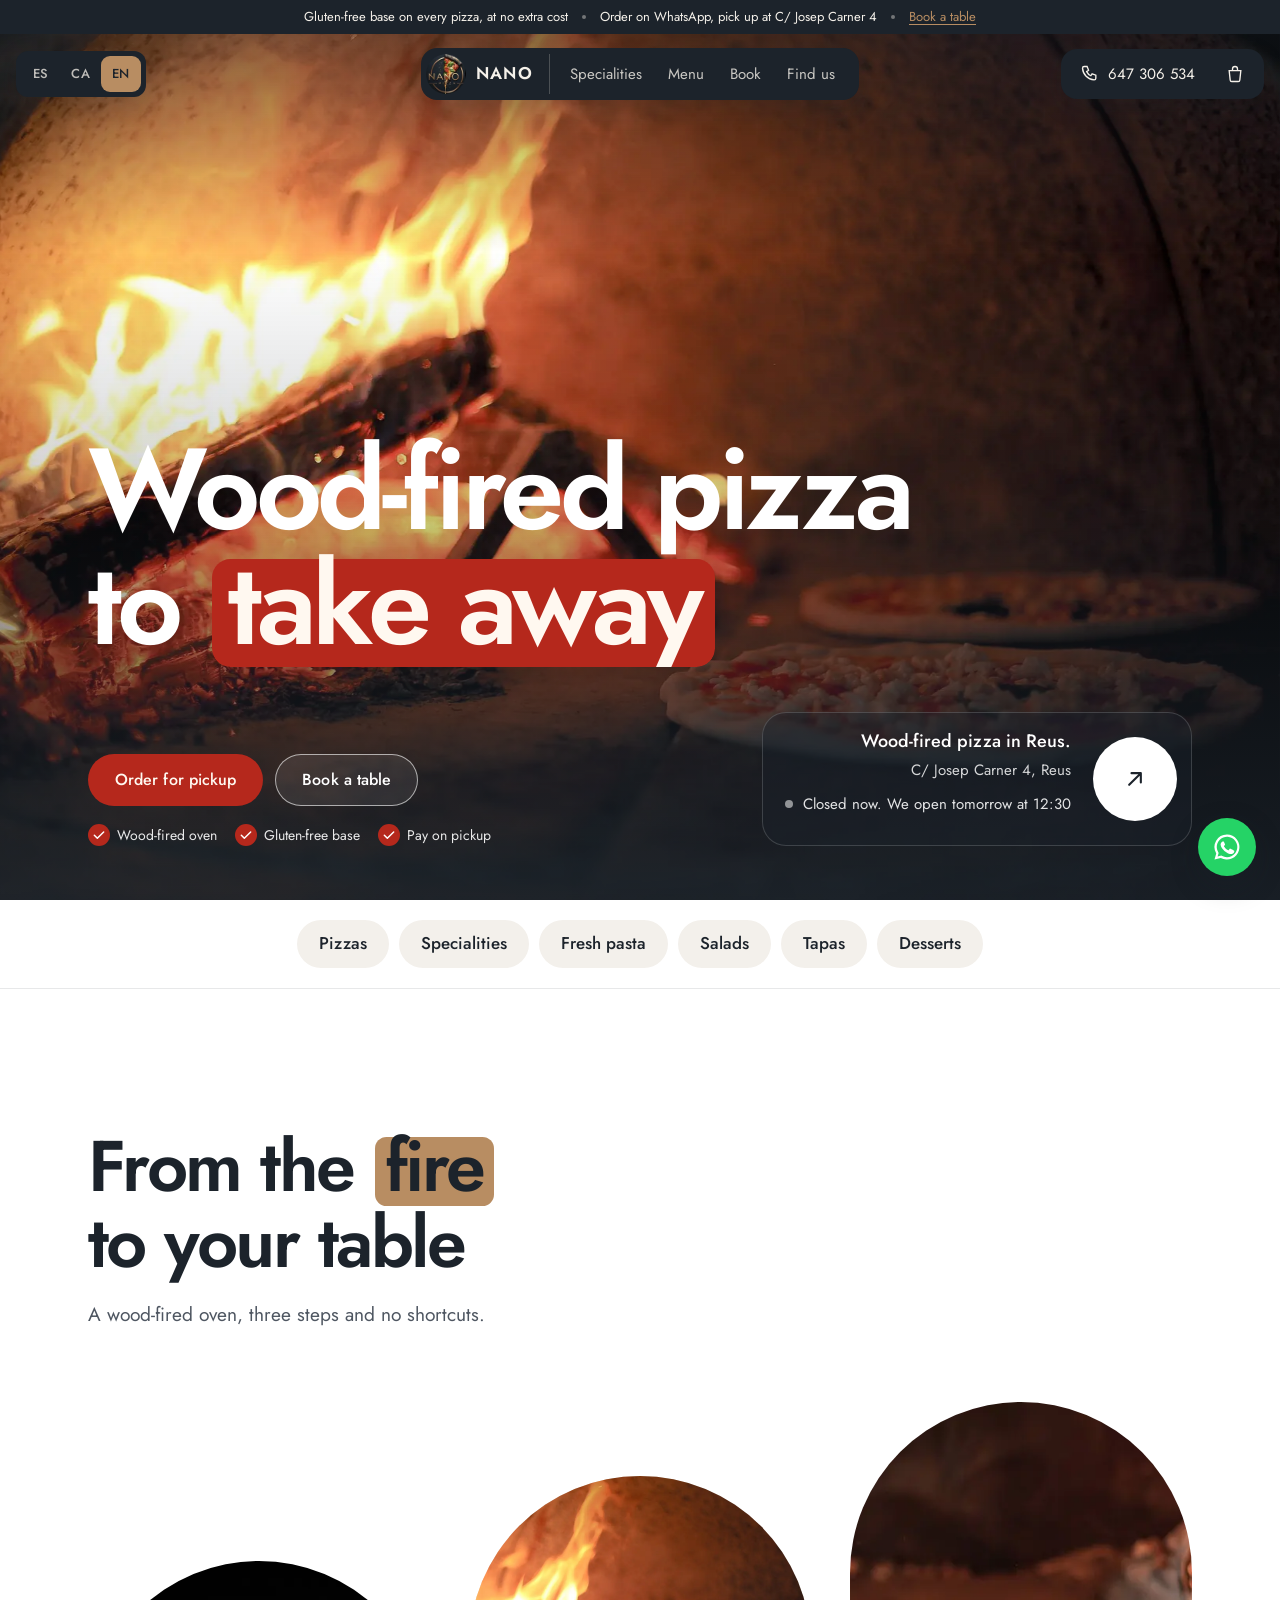
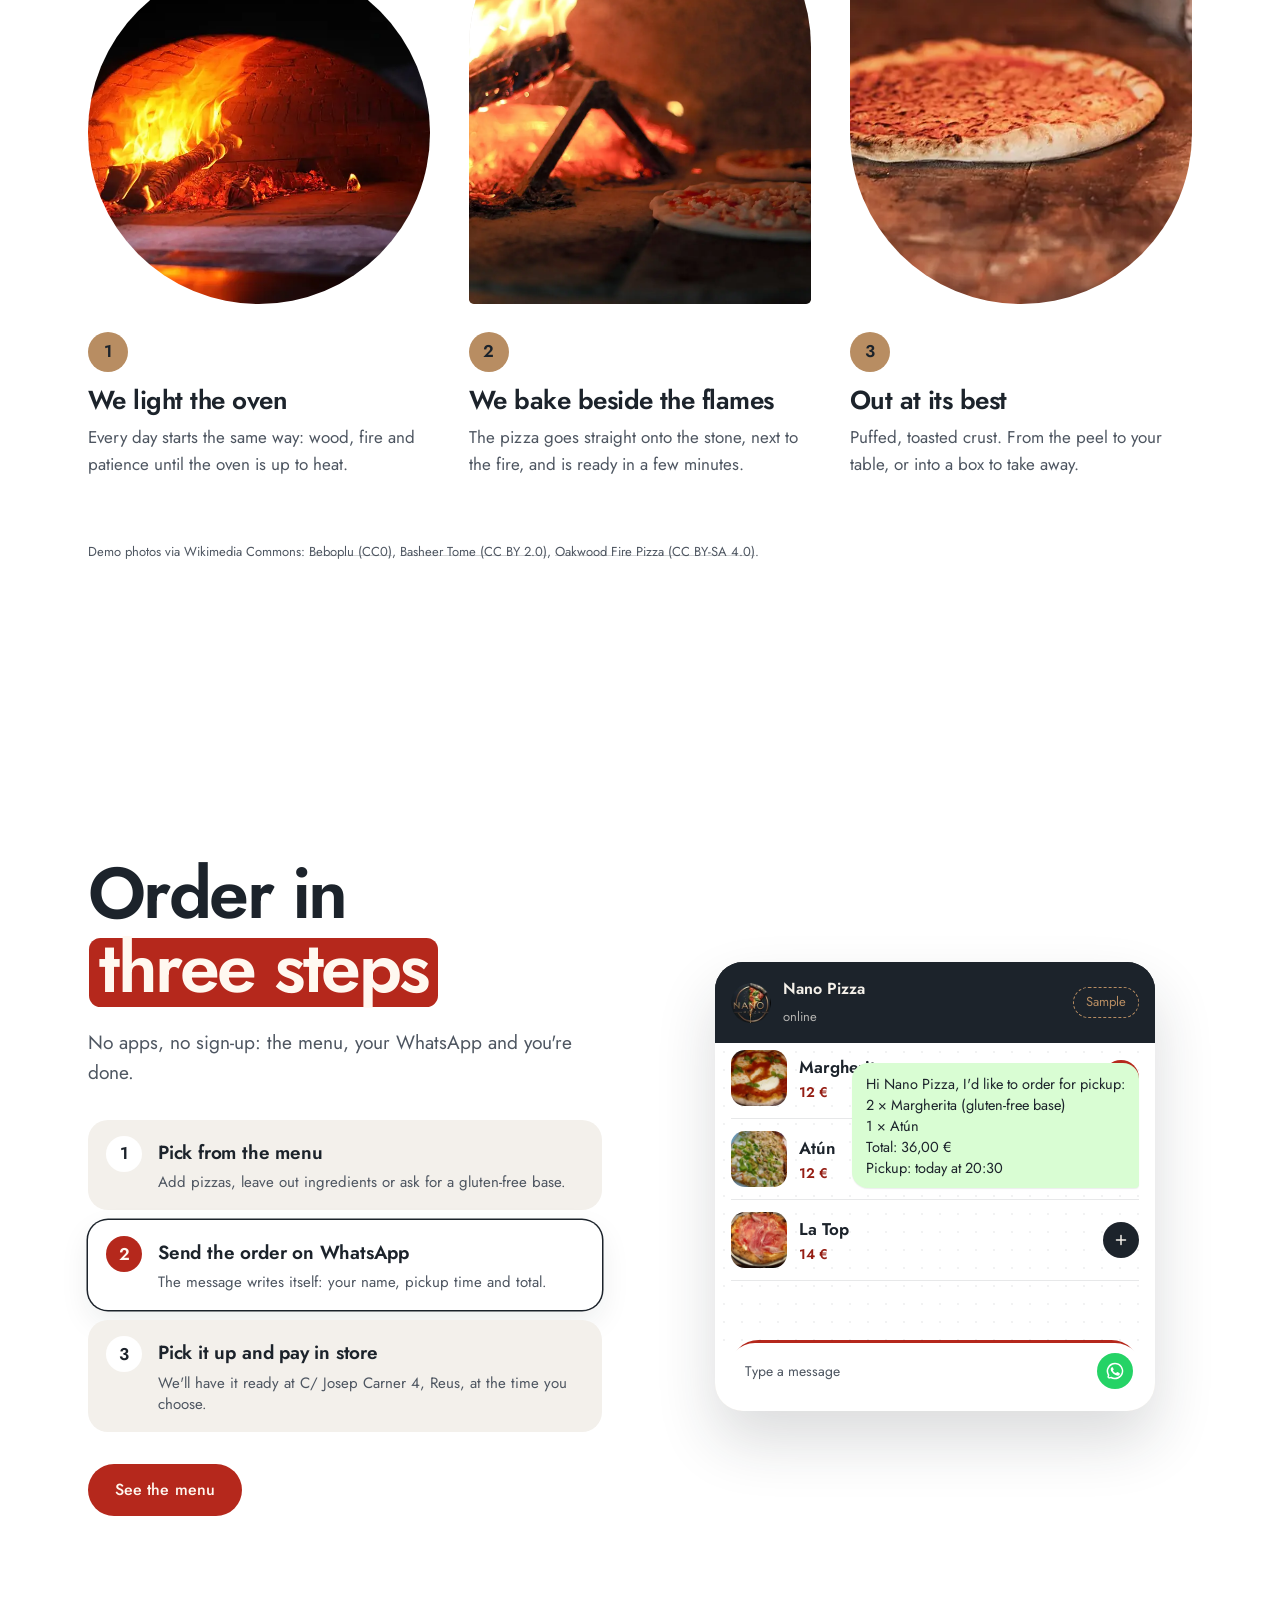
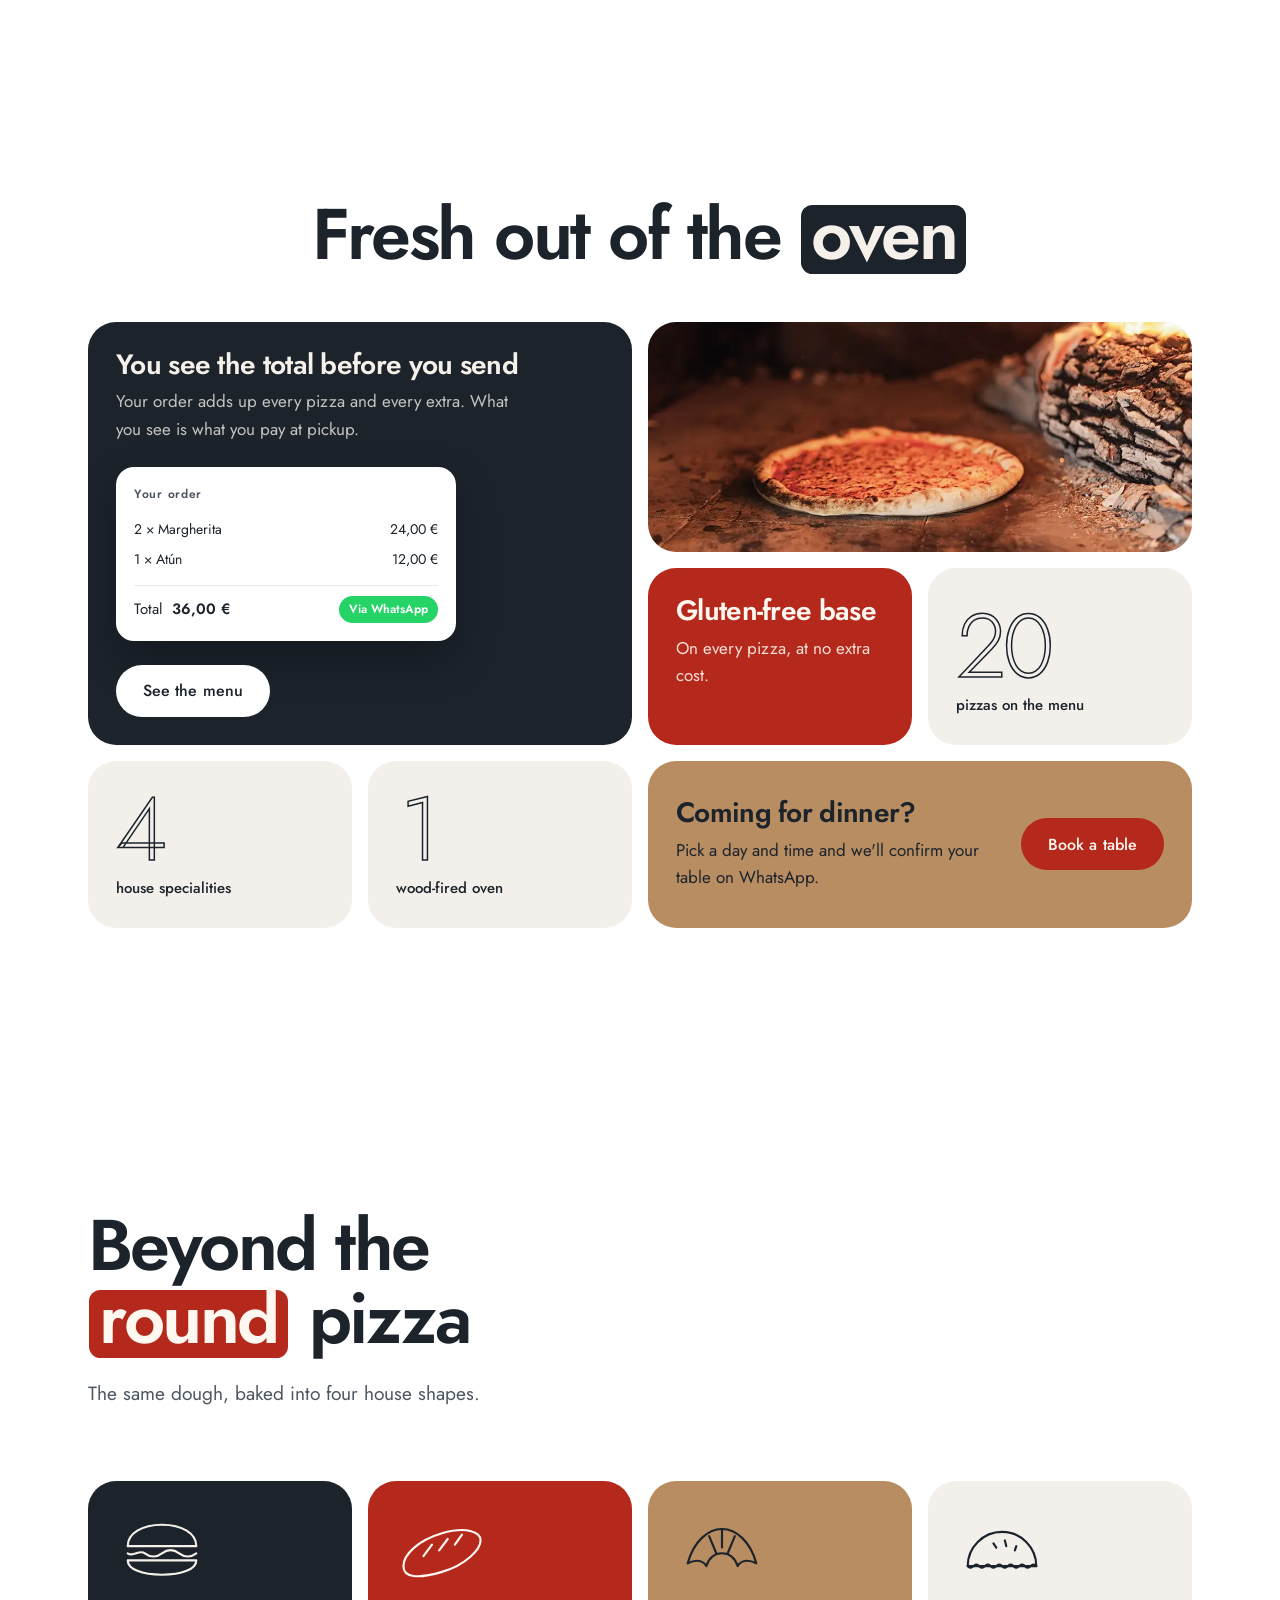
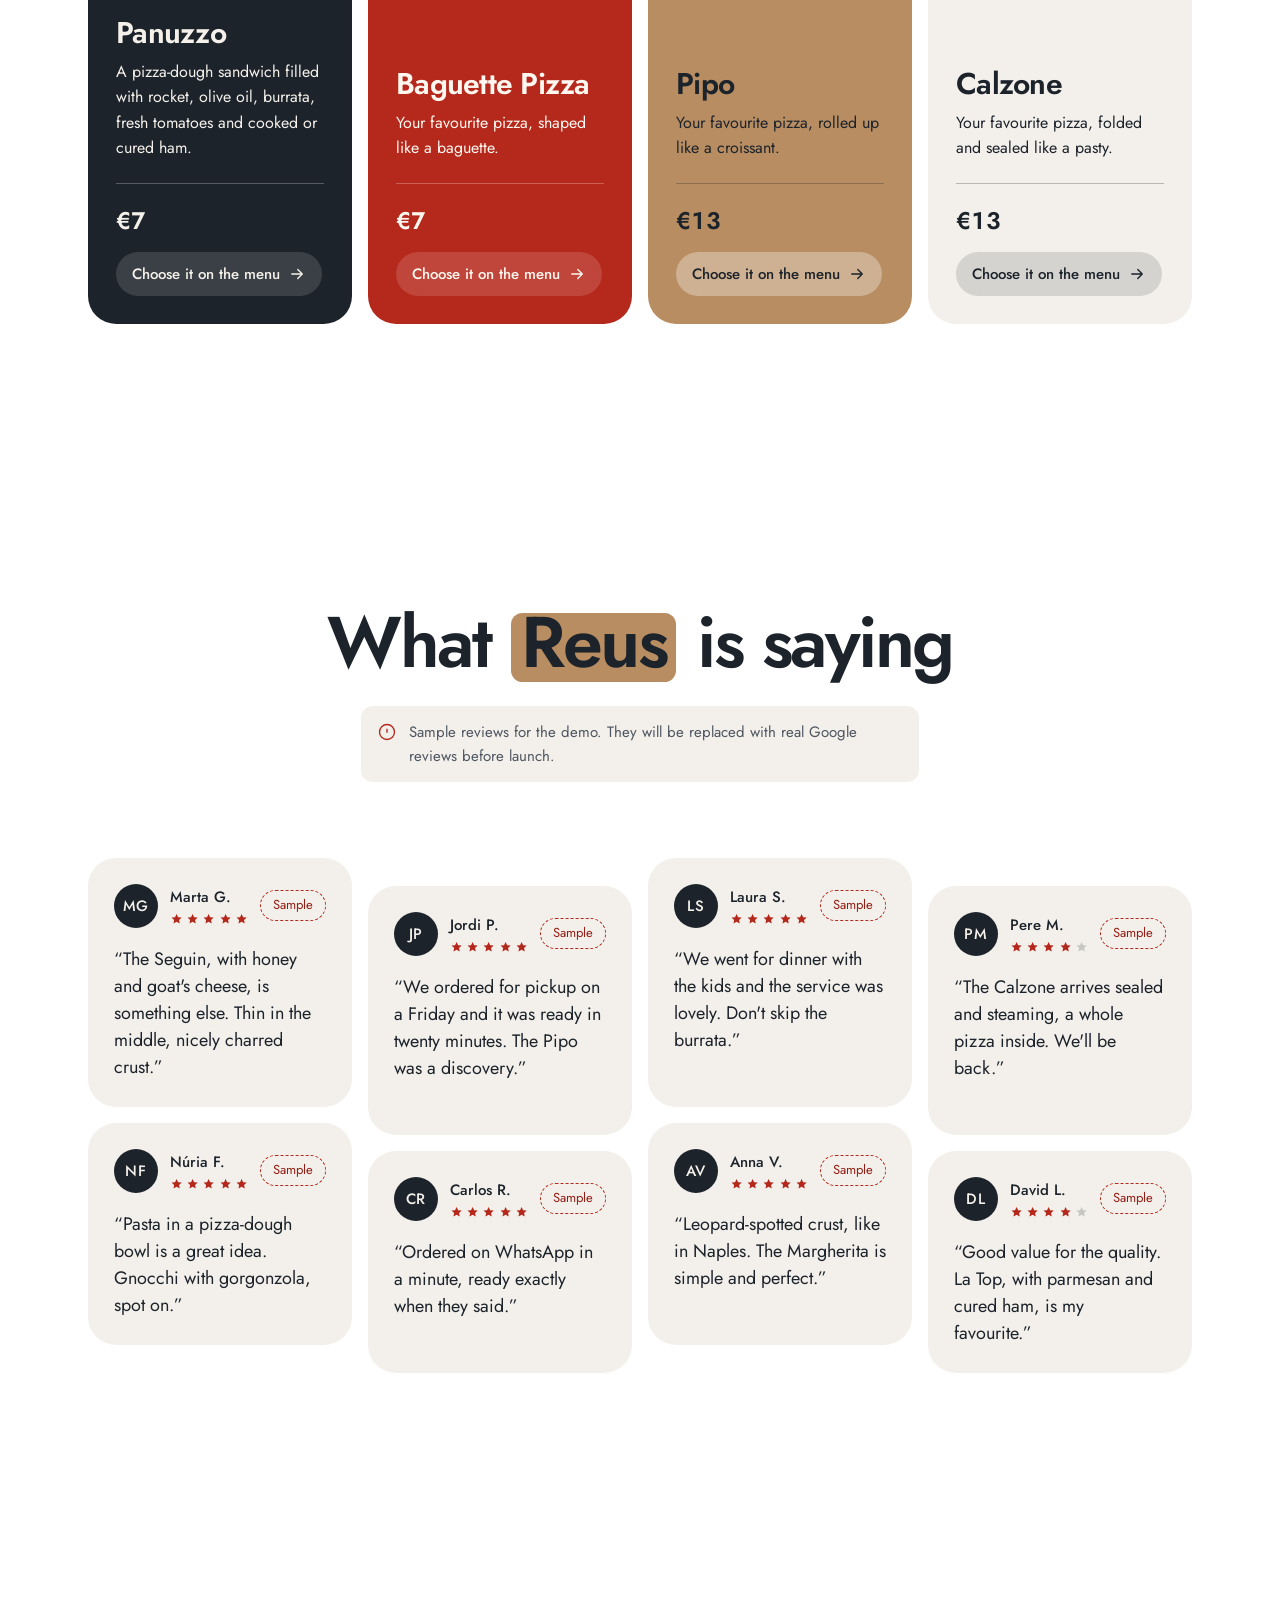
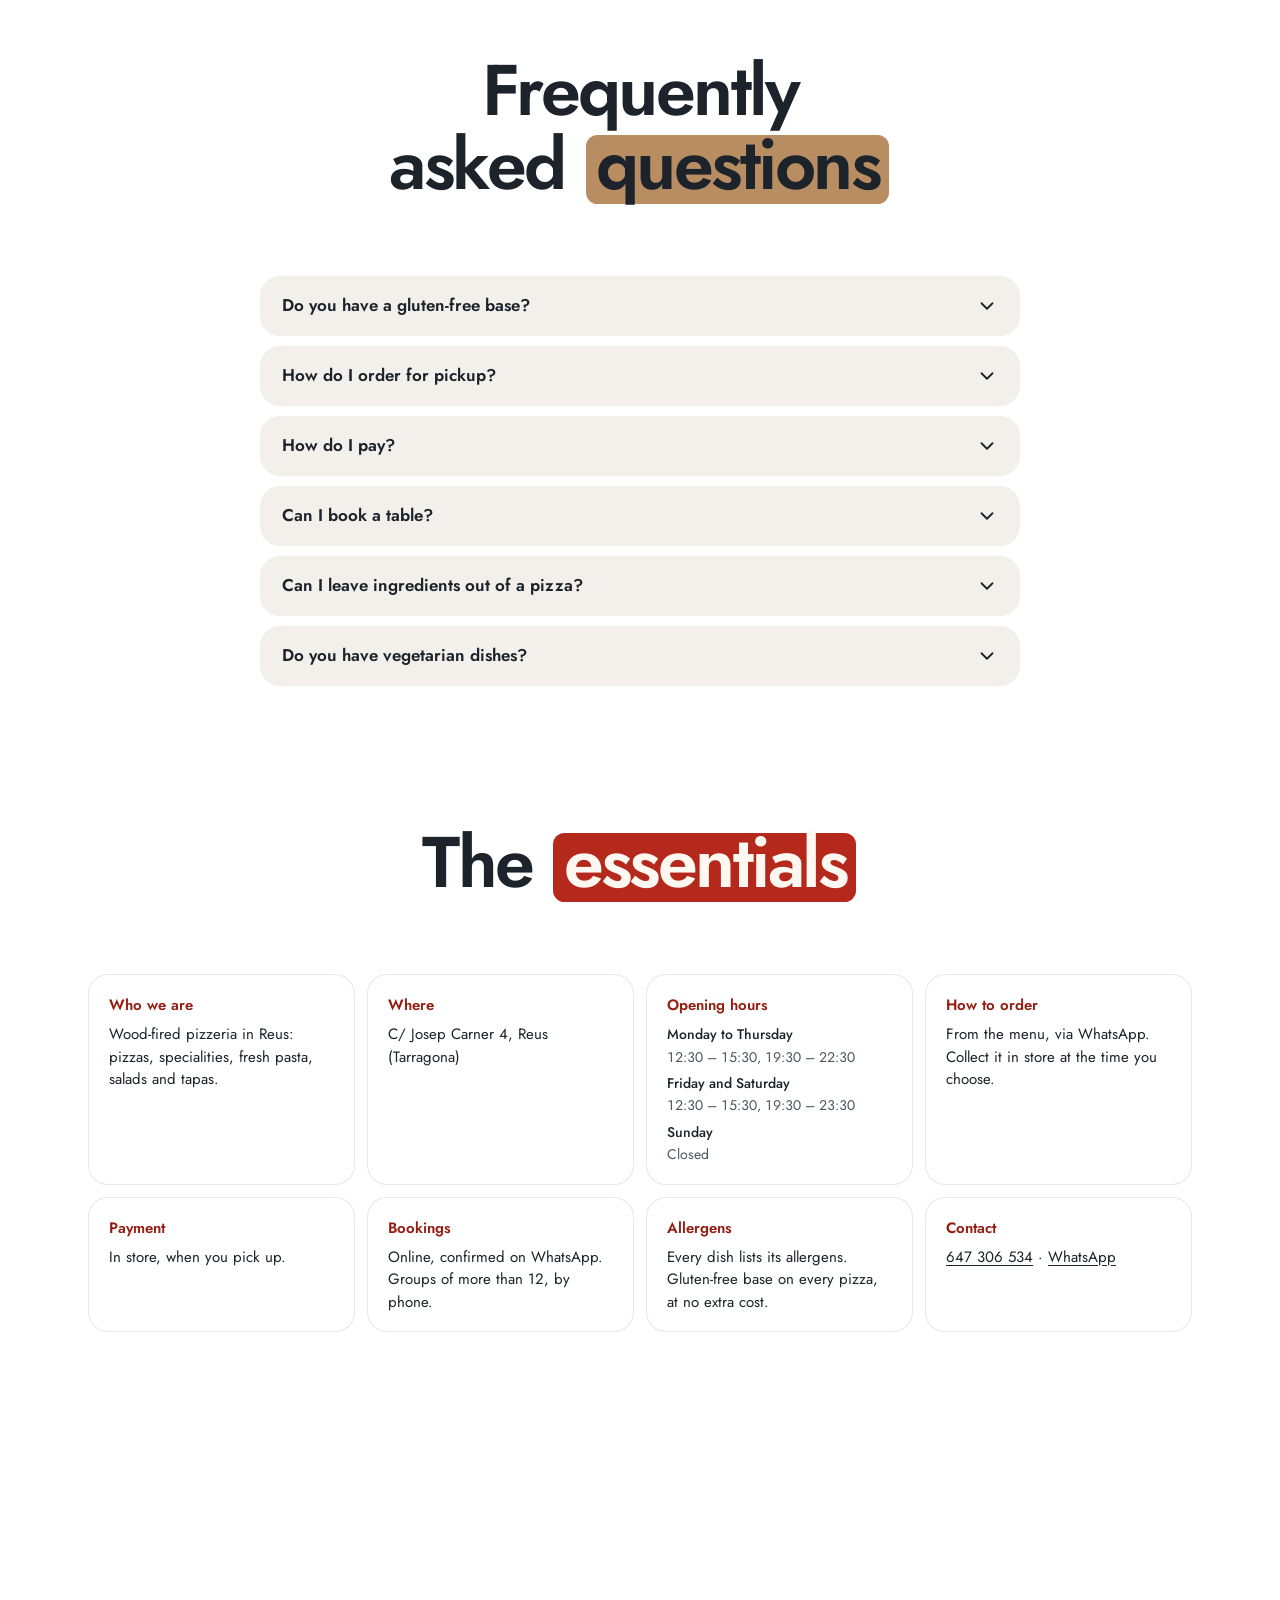
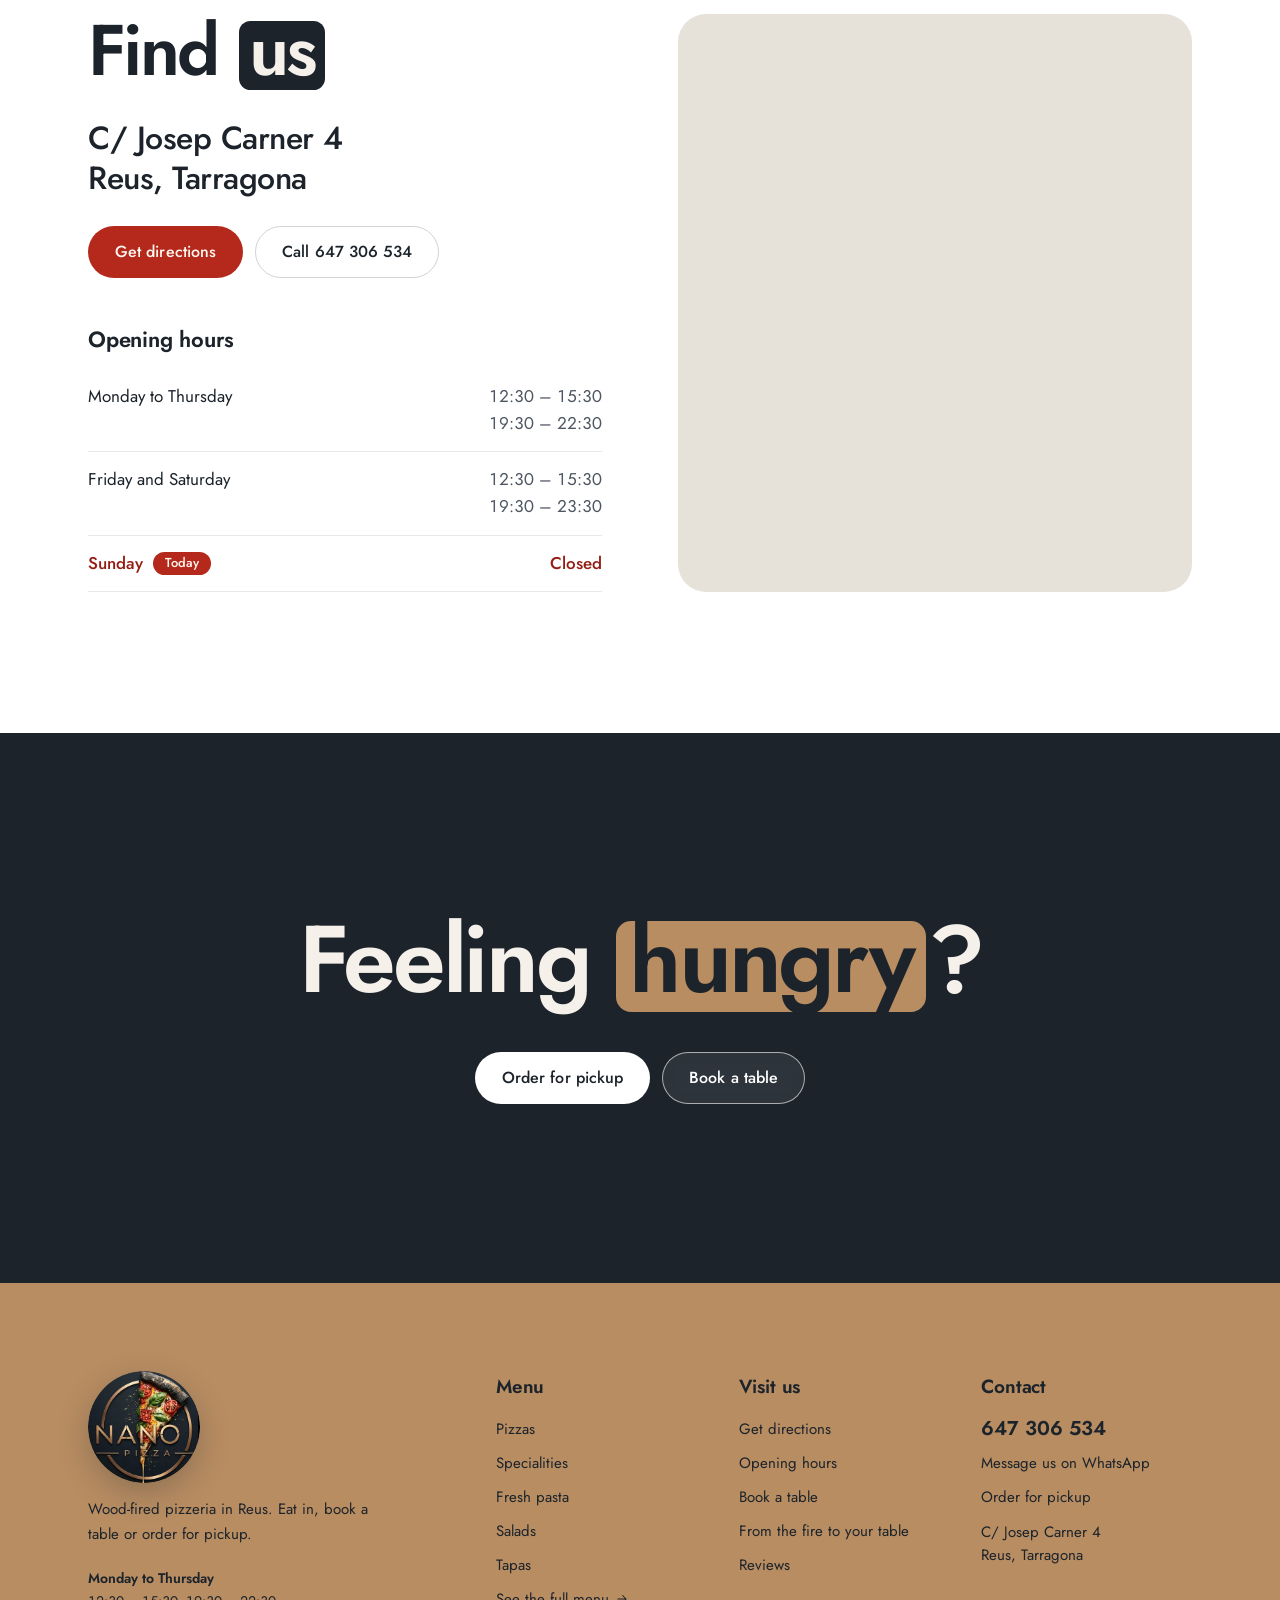
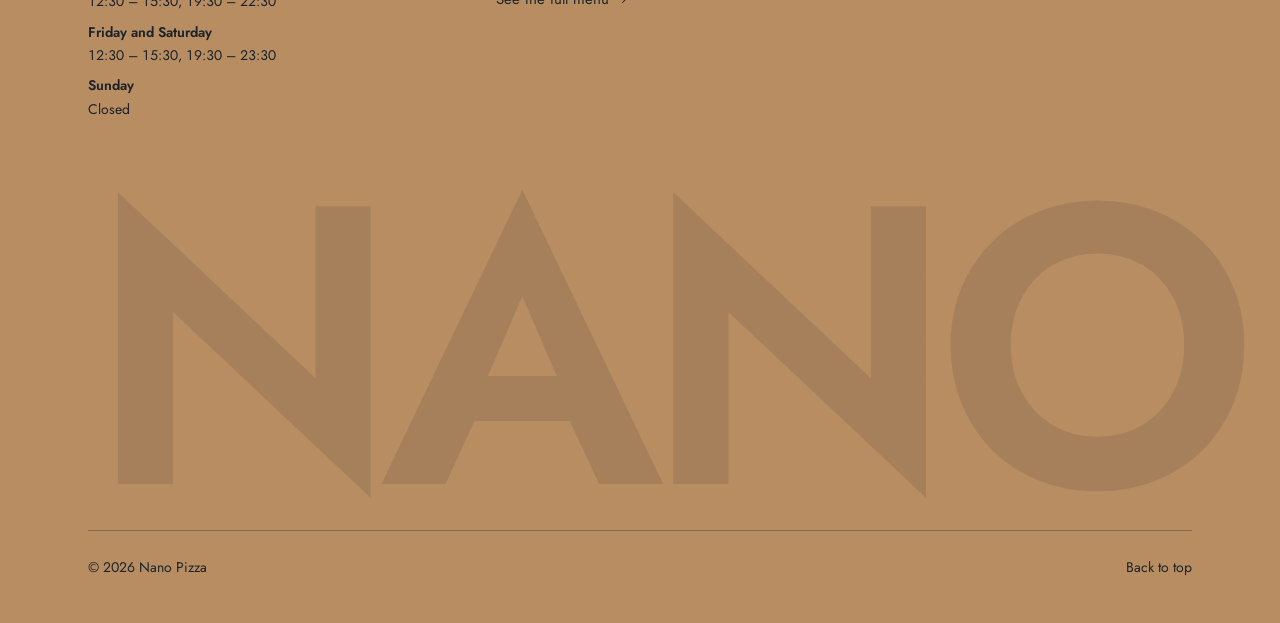
==== commit bd82ff97: "Repaso de la vista móvil - Portada más corta: menos aire, botones del hero primero, especialidades e" ====
--- a/index.html
+++ b/index.html
@@ -837,7 +837,8 @@
 </aside>
 
 <!-- Personalizar una pizza -->
-<dialog class="custom" id="custom" aria-labelledby="cu-t"><div class="custom-body" id="custom-body"></div></dialog>
+<div class="cu-scrim" id="cu-scrim" hidden></div>
+<div class="custom" id="custom" role="dialog" aria-modal="true" aria-labelledby="cu-t" hidden><div class="custom-body" id="custom-body"></div></div>
 
 <!-- Shared symbols -->
 <svg width="0" height="0" style="position:absolute" aria-hidden="true">
--- a/css/nano.css
+++ b/css/nano.css
@@ -140,15 +140,20 @@
   .nav-pill{padding-right:5px}
 }
 @media (max-width:560px){
-  .nav .lang,.nav .call-btn{display:none}
-  .nav-in{grid-template-columns:auto 1fr}
-  .nav-end{grid-column:2}
+  /* Móvil: marca a la izquierda, idioma y pedido/menú a la derecha; el idioma ya no va dentro del menú */
+  .nav .call-btn{display:none}
+  .nav-in{grid-template-columns:auto 1fr auto;gap:8px}
+  .nav-pill{grid-column:1;grid-row:1}
+  .nav .lang{grid-column:2;grid-row:1;justify-self:end;padding:4px;border-radius:14px}
+  .nav .lang button{min-width:34px;height:34px;padding:0 6px;font-size:12px}
+  .nav-end{grid-column:3;grid-row:1}
+  .mobile-menu .lang{display:none}
   .is-mesa .nav-end{display:none}
 }
 .mobile-menu{position:fixed;inset:var(--nav-h) 12px auto;z-index:var(--z-nav);background:var(--ink);color:var(--paper);border-radius:var(--r-m);padding:12px 20px 24px;box-shadow:0 16px 40px rgba(28,35,43,.24);transform:translateY(-8px);opacity:0;visibility:hidden;transition:opacity var(--dur-2) var(--ease-out),transform var(--dur-2) var(--ease-out),visibility 0s linear var(--dur-2)}
 .mobile-menu.is-open{opacity:1;transform:none;visibility:visible;transition-delay:0s}
 .mobile-menu ul{list-style:none;margin:0;padding:0}
-.mobile-menu a{display:block;padding:14px 0;font-weight:600;font-size:26px;letter-spacing:-.02em;text-decoration:none;border-bottom:1px solid rgba(245,241,234,.14)}
+.mobile-menu a{display:block;padding:12px 0;font-weight:500;font-size:19px;letter-spacing:-.02em;text-decoration:none;border-bottom:1px solid rgba(245,241,234,.14)}
 .mobile-menu a[aria-current="page"]{color:var(--bronze)}
 .mobile-menu .lang{margin-top:20px;width:max-content;border-color:rgba(245,241,234,.24)}
 .mobile-menu .lang button{color:rgba(245,241,234,.75)}
@@ -373,9 +378,11 @@
 
 /* Panel Personalizar: foto arriba, secciones, pie fijo con cantidad y precio.
    Hoja desde abajo en el móvil, ventana centrada en el ordenador */
-.custom{width:min(560px,100%);max-height:min(90svh,820px);margin:auto;padding:0;border:0;border-radius:var(--r-l);background:var(--bg);color:var(--ink);overflow:hidden;box-shadow:0 24px 64px rgba(28,35,43,.3)}
-.custom::backdrop{background:rgba(28,35,43,.55);-webkit-backdrop-filter:blur(3px);backdrop-filter:blur(3px)}
-.custom[open]{display:flex;flex-direction:column}
+.custom{position:fixed;z-index:calc(var(--z-drawer) + 10);left:50%;top:50%;width:min(560px,calc(100% - 32px));max-height:90vh;max-height:min(90dvh,820px);margin:0;padding:0;border:0;border-radius:var(--r-l);display:flex;flex-direction:column;opacity:0;transform:translate(-50%,-48%) scale(.98);transition:opacity .25s var(--ease-out),transform .3s var(--ease-out);background:var(--bg);color:var(--ink);overflow:hidden;box-shadow:0 24px 64px rgba(28,35,43,.3)}
+.custom[hidden],.cu-scrim[hidden]{display:none}
+.custom.is-open{opacity:1;transform:translate(-50%,-50%)}
+.cu-scrim{position:fixed;inset:0;z-index:calc(var(--z-drawer) + 9);background:rgba(28,35,43,.55);opacity:0;transition:opacity .25s ease}
+.cu-scrim.is-open{opacity:1}
 .custom-body{display:flex;flex-direction:column;min-height:0;flex:1}
 .cu-hero{position:relative;flex:none;aspect-ratio:16/9;max-height:34svh;width:100%;background:var(--surface-2);overflow:hidden}
 .cu-img{width:100%;height:100%;object-fit:cover;display:block}
@@ -413,7 +420,8 @@
 .cu-qty .qty{min-width:26px;font-weight:600;font-size:17px}
 .cu-add{flex:1;min-width:0;min-height:52px;padding:0 16px;white-space:nowrap}
 @media (max-width:640px){
-  .custom{width:100%;max-width:none;max-height:94svh;margin:auto 0 0;border-radius:var(--r-l) var(--r-l) 0 0}
+  .custom{left:0;right:0;top:auto;bottom:0;width:100%;max-height:92vh;max-height:92dvh;border-radius:var(--r-l) var(--r-l) 0 0;transform:translateY(100%)}
+  .custom.is-open{transform:none}
   .cu-hero{aspect-ratio:16/10}
   .cu-scroll{padding:18px 18px 8px}
   .cu-foot{padding-inline:18px}
@@ -422,10 +430,6 @@
   .cu-qty .qty-btn{width:36px;height:36px}
   .cu-add{font-size:15px;padding:0 12px}
 }
-.anim .custom[open]{animation:sheetIn .3s var(--ease-out)}
-@media (max-width:640px){.anim .custom[open]{animation-name:sheetUp}}
-@keyframes sheetIn{from{opacity:0;transform:translateY(16px) scale(.98)}to{opacity:1;transform:none}}
-@keyframes sheetUp{from{transform:translateY(100%)}to{transform:none}}
 
 /* Leyenda de iconos, dentro de "Alérgenos y sin gluten" */
 .al-legend{display:grid;grid-template-columns:repeat(auto-fill,minmax(150px,1fr));gap:10px 18px;list-style:none;margin:16px 0 0;padding:0;font-size:14px}
@@ -843,6 +847,107 @@
 .book-steps span{display:grid;place-items:center;width:32px;height:32px;flex:none;border-radius:50%;background:var(--ink);color:var(--paper);font-weight:600;font-size:15px}
 .book-steps p{margin:0;font-size:15px}
 
+/* ================= Repaso móvil ================= */
+@media (max-width:640px){
+  /* Menos aire entre secciones: en el móvil cada píxel de alto es scroll */
+  .section{padding-block:56px}
+  .section-tight{padding-top:0}
+  .section.page-top{padding-top:calc(var(--nav-h) + var(--tb) + 24px)}
+  .section-head{margin-bottom:28px}
+  .stats-t{margin-top:0}
+  /* Portada: primero los botones; la frase del cristal repite el titular */
+  .hero-foot{flex-direction:column;gap:20px}
+  .hero-lead{display:none}
+  .hero-addr{margin:0}
+  /* Pide en tres pasos: el botón ya está en la barra de abajo */
+  .how-grid > div > .btn{display:none}
+  .how-steps{margin:24px 0 8px}
+  button.how-step{padding:12px 14px}
+  .how-h{font-size:17px}
+  .how-p{font-size:14px}
+  .chat-body{min-height:240px}
+}
+@media (max-width:560px){
+  /* Bento: sin la foto, las tres cifras en una fila */
+  .bento{grid-template-columns:repeat(3,minmax(0,1fr));grid-template-areas:"a a a" "c c c" "d e f" "g g g";gap:10px}
+  .bt-b{display:none}
+  .bt{padding:18px}
+  .bt-num{padding:14px 12px}
+  .bt-num .stat-n{font-size:48px}
+  .bt-l{font-size:13px;line-height:1.3}
+  .receipt{padding:14px}
+  /* Especialidades: se deslizan en horizontal en vez de apilarse */
+  .formas-grid{grid-template-columns:none;grid-auto-flow:column;grid-auto-columns:82%;overflow-x:auto;scroll-snap-type:x mandatory;scrollbar-width:none;margin-inline:calc(var(--gutter) * -1);padding-inline:var(--gutter);scroll-padding-inline:var(--gutter)}
+  .formas-grid::-webkit-scrollbar{display:none}
+  .forma{scroll-snap-align:start;min-height:340px;padding:22px}
+  /* Lo esencial: dos columnas compactas */
+  .ess{grid-template-columns:repeat(2,minmax(0,1fr));gap:8px}
+  .ess-i{padding:14px}
+  .ess-i h3{font-size:14px}
+  .ess-i p,.ess-hours{font-size:13.5px}
+  .ess-i a{display:inline-block;padding:10px 0}
+}
+@media (max-width:639px){
+  /* Carta en el móvil: dos pizzas por fila */
+  .pizza-cards{grid-template-columns:repeat(2,minmax(0,1fr));gap:10px}
+  .pcard{border-radius:20px}
+  .pc-media{aspect-ratio:4/3}
+  .pc-body{padding:12px 12px 14px}
+  .pcard .dish-head{flex-direction:column;align-items:flex-start;gap:2px}
+  .pcard .dish-name{font-size:16px;line-height:1.2}
+  .pcard .dish-price{font-size:15px}
+  .pcard .dish-desc{font-size:13px;line-height:1.35}
+  .pcard .dish-meta{margin-top:8px}
+  .pcard .al-list{gap:4px}
+  .pcard .al-list li{width:26px;height:26px}
+  .pcard .al-list li svg{width:15px;height:15px}
+  .pcard .al-list .al-txt{font-size:12px;padding:0 8px}
+  .pc-opt{margin-top:10px}
+  .pc-opt .seg span{min-height:34px;padding:0 10px;font-size:13px}
+  .sg-check{margin:8px 0 0;min-height:36px;gap:8px;font-size:13px}
+  .sg-check input{width:18px;height:18px}
+  .pc-actions{grid-template-columns:1fr;gap:6px;padding-top:12px}
+  .pcard .add{min-height:44px;font-size:15px;padding:0 10px}
+  .pcard .btn-outline{min-height:40px;font-size:14px;padding:0 10px}
+}
+@media (max-width:860px){
+  /* Reservar: el formulario justo después del título; el teléfono y los pasos, debajo */
+  .book-grid{gap:20px}
+  .book-grid > div:first-child{display:contents}
+  .book-grid .h-big{order:1}
+  .book-grid .lede{order:2;margin-top:0}
+  .book-grid .form{order:3}
+  .book-grid .book-phone{order:4;margin-top:8px;justify-self:start}
+  .book-grid .help-after{order:5;margin-top:-8px}
+  .book-grid .book-steps{order:6;margin-top:0}
+}
+
+@media (max-width:640px){
+  /* Del fuego a la mesa: filas con foto pequeña en vez de fotos a pantalla completa */
+  .casa-steps{grid-template-columns:1fr;grid-auto-flow:row;grid-auto-columns:auto;overflow:visible;margin-inline:0;padding-inline:0;gap:14px}
+  .casa-step{display:grid;grid-template-columns:96px minmax(0,1fr);column-gap:16px;align-items:center}
+  .casa-photo{grid-row:1 / span 3;width:96px;align-self:start}
+  .shape-circle,.shape-arch,.shape-pill{aspect-ratio:1}
+  .shape-arch{border-radius:999px 999px 18px 18px}
+  .shape-pill{border-radius:999px;aspect-ratio:3/4}
+  .casa-num{width:26px;height:26px;margin:0 0 4px;font-size:13px}
+  .casa-step h3{font-size:18px;margin:0 0 2px}
+  .casa-step p{font-size:14px;line-height:1.4}
+  /* Pide en tres pasos: los pasos en una fila de tres; la explicación la da la pantalla de ejemplo */
+  .how-steps{grid-template-columns:repeat(3,minmax(0,1fr));gap:6px;margin:20px 0 14px}
+  button.how-step{flex-direction:column;align-items:flex-start;gap:8px;height:100%;padding:12px 10px}
+  .how-n{width:28px;height:28px;font-size:14px}
+  .how-h{margin:0;font-size:13.5px;line-height:1.25}
+  .how-p{display:none}
+  .demo{max-width:none}
+  .chat-body{min-height:0;padding:14px 12px}
+  .msg{font-size:13.5px}
+  .dm-list li{padding:8px 0}
+  .dm-list img{width:44px;height:44px}
+  .demo-pick{padding:24px 18px}
+  .dp-time{font-size:32px}
+}
+
 @media (prefers-reduced-motion:reduce){
   html{scroll-behavior:auto}
   *,*::before,*::after{animation-duration:.01ms!important;animation-delay:0s!important;animation-iteration-count:1!important;transition-duration:.01ms!important}
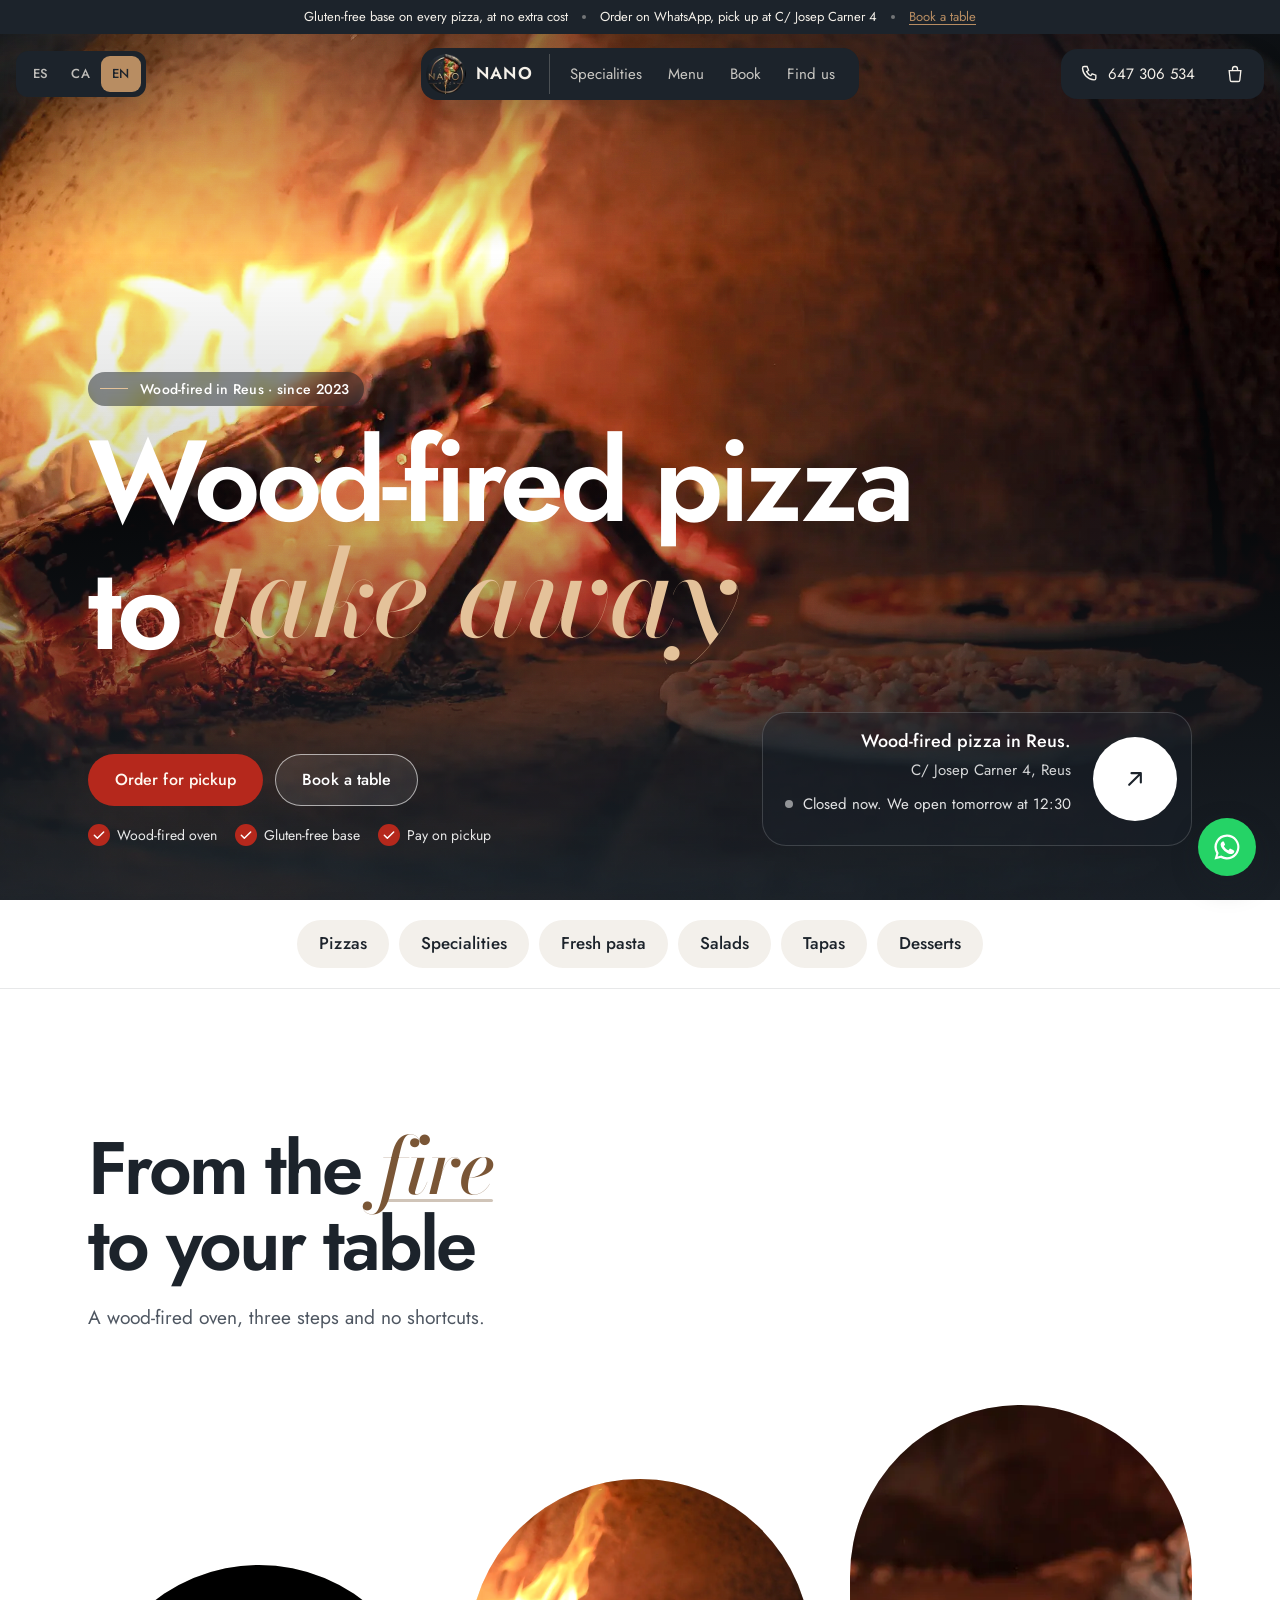
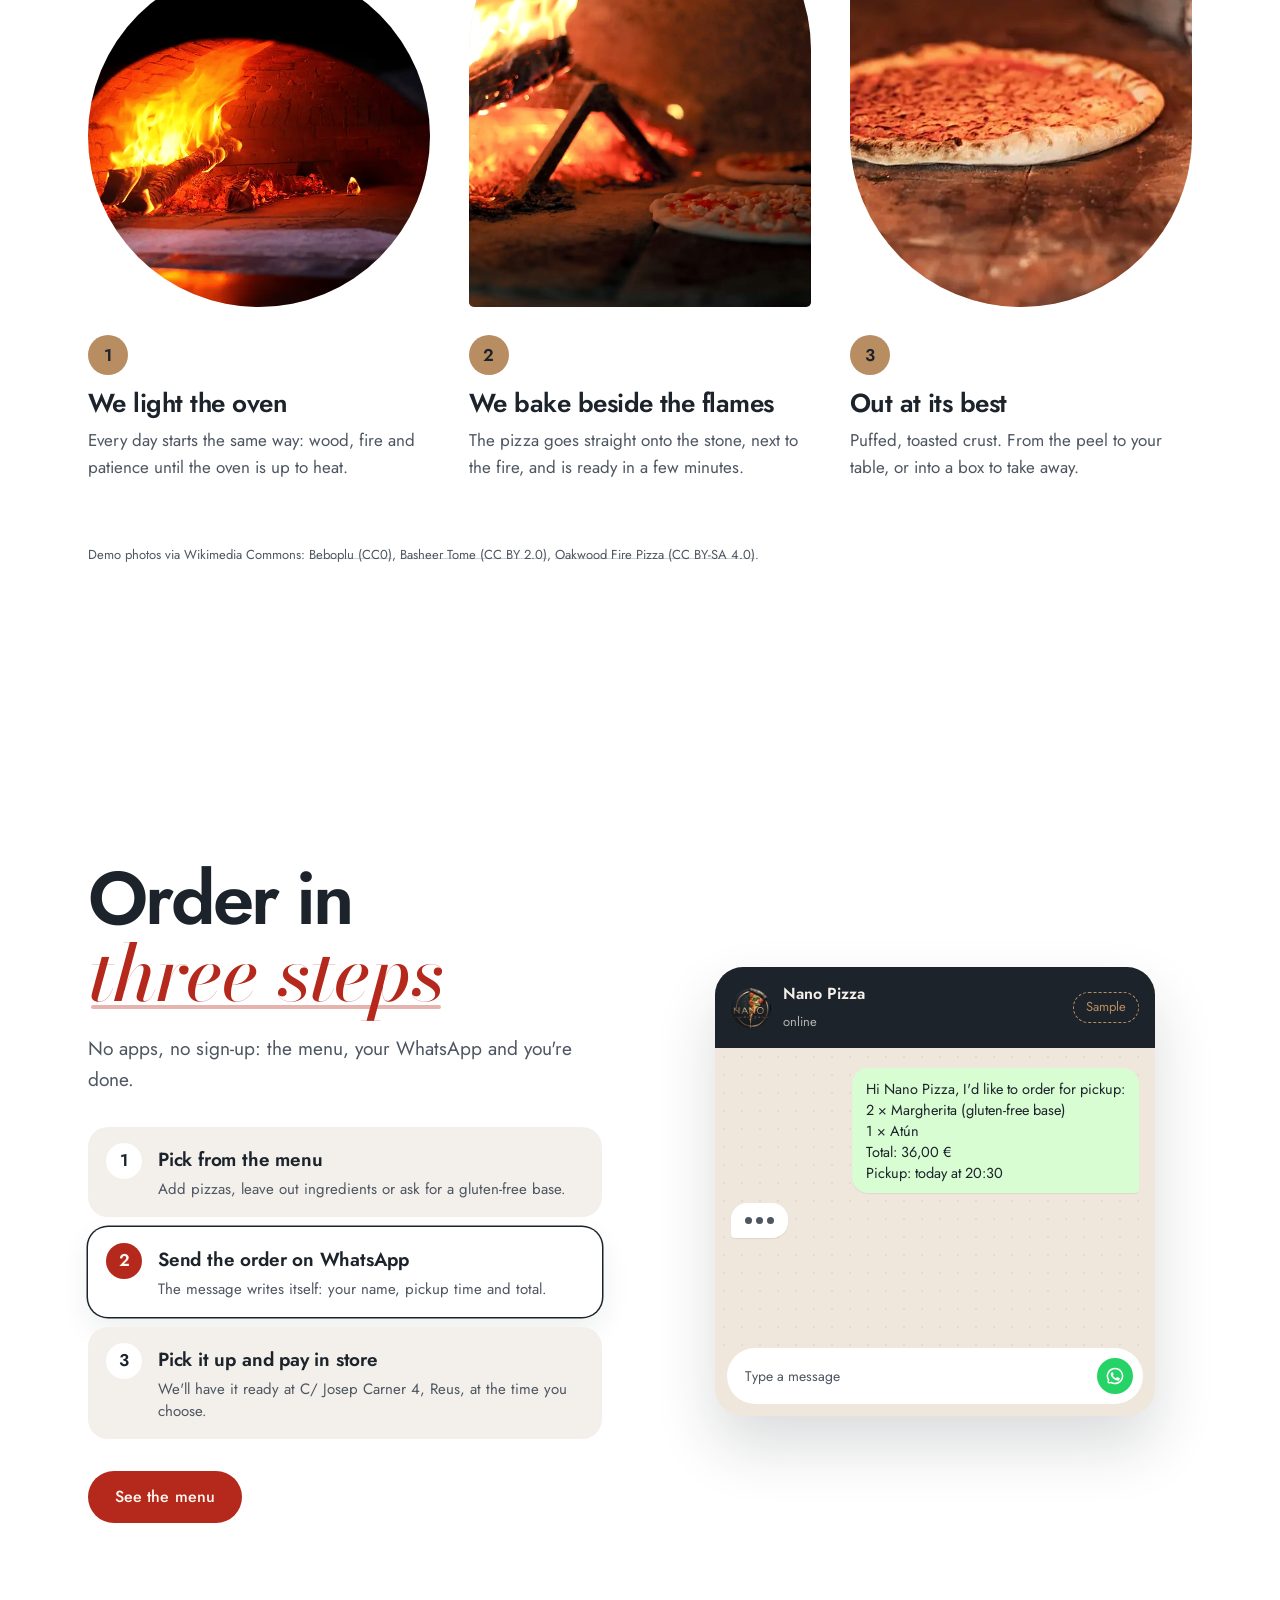
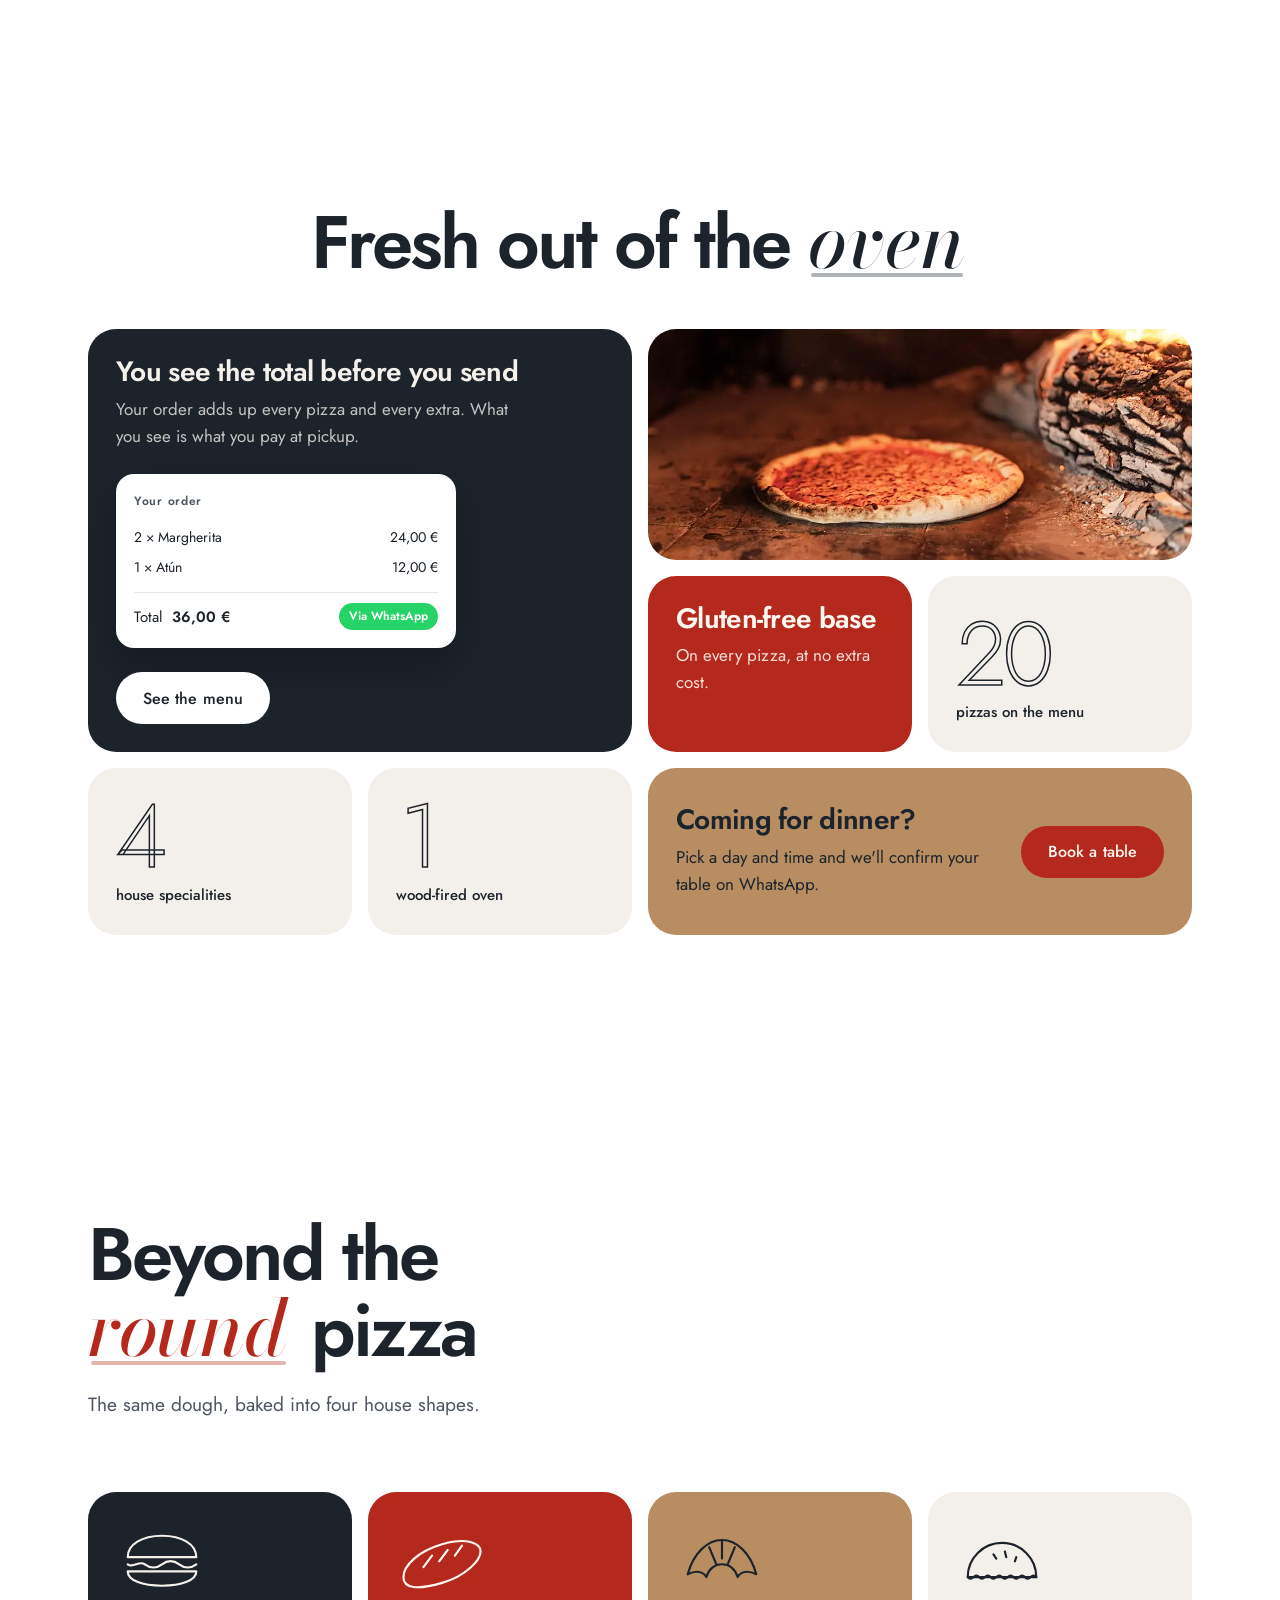
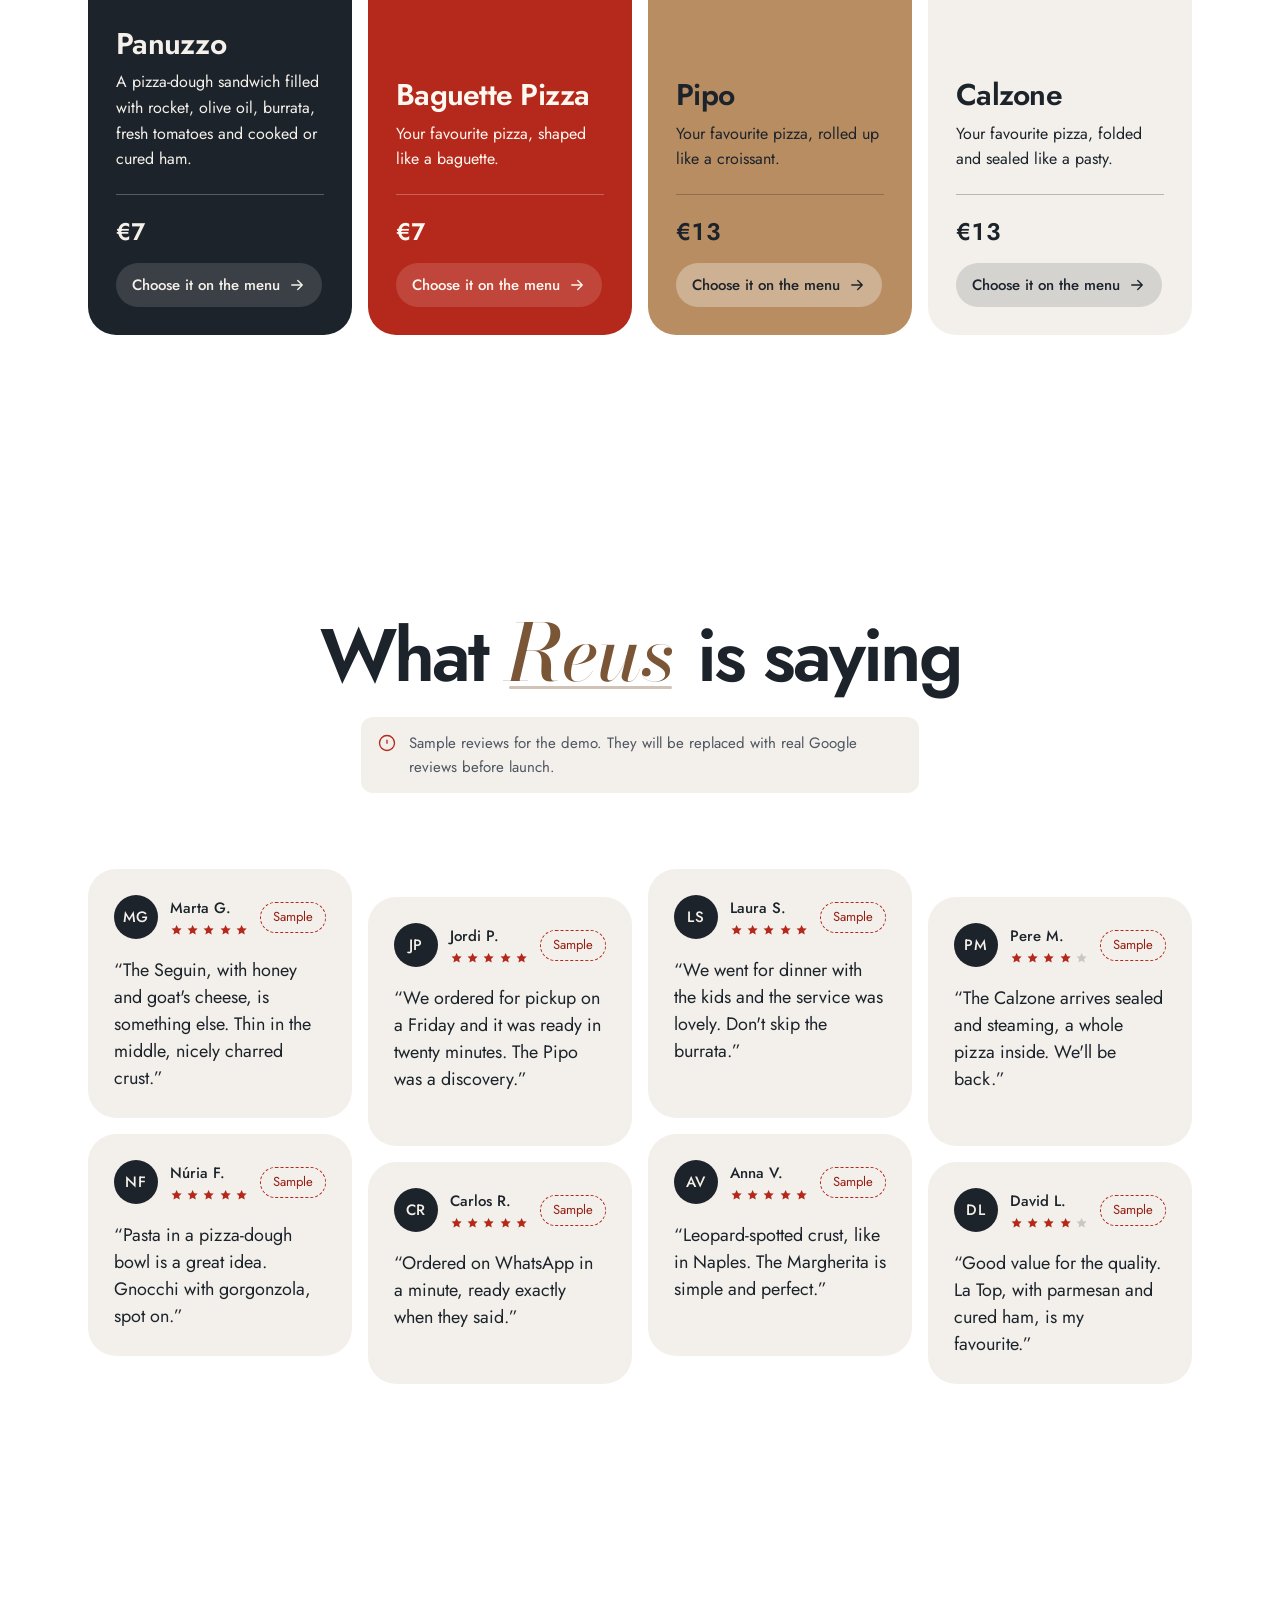
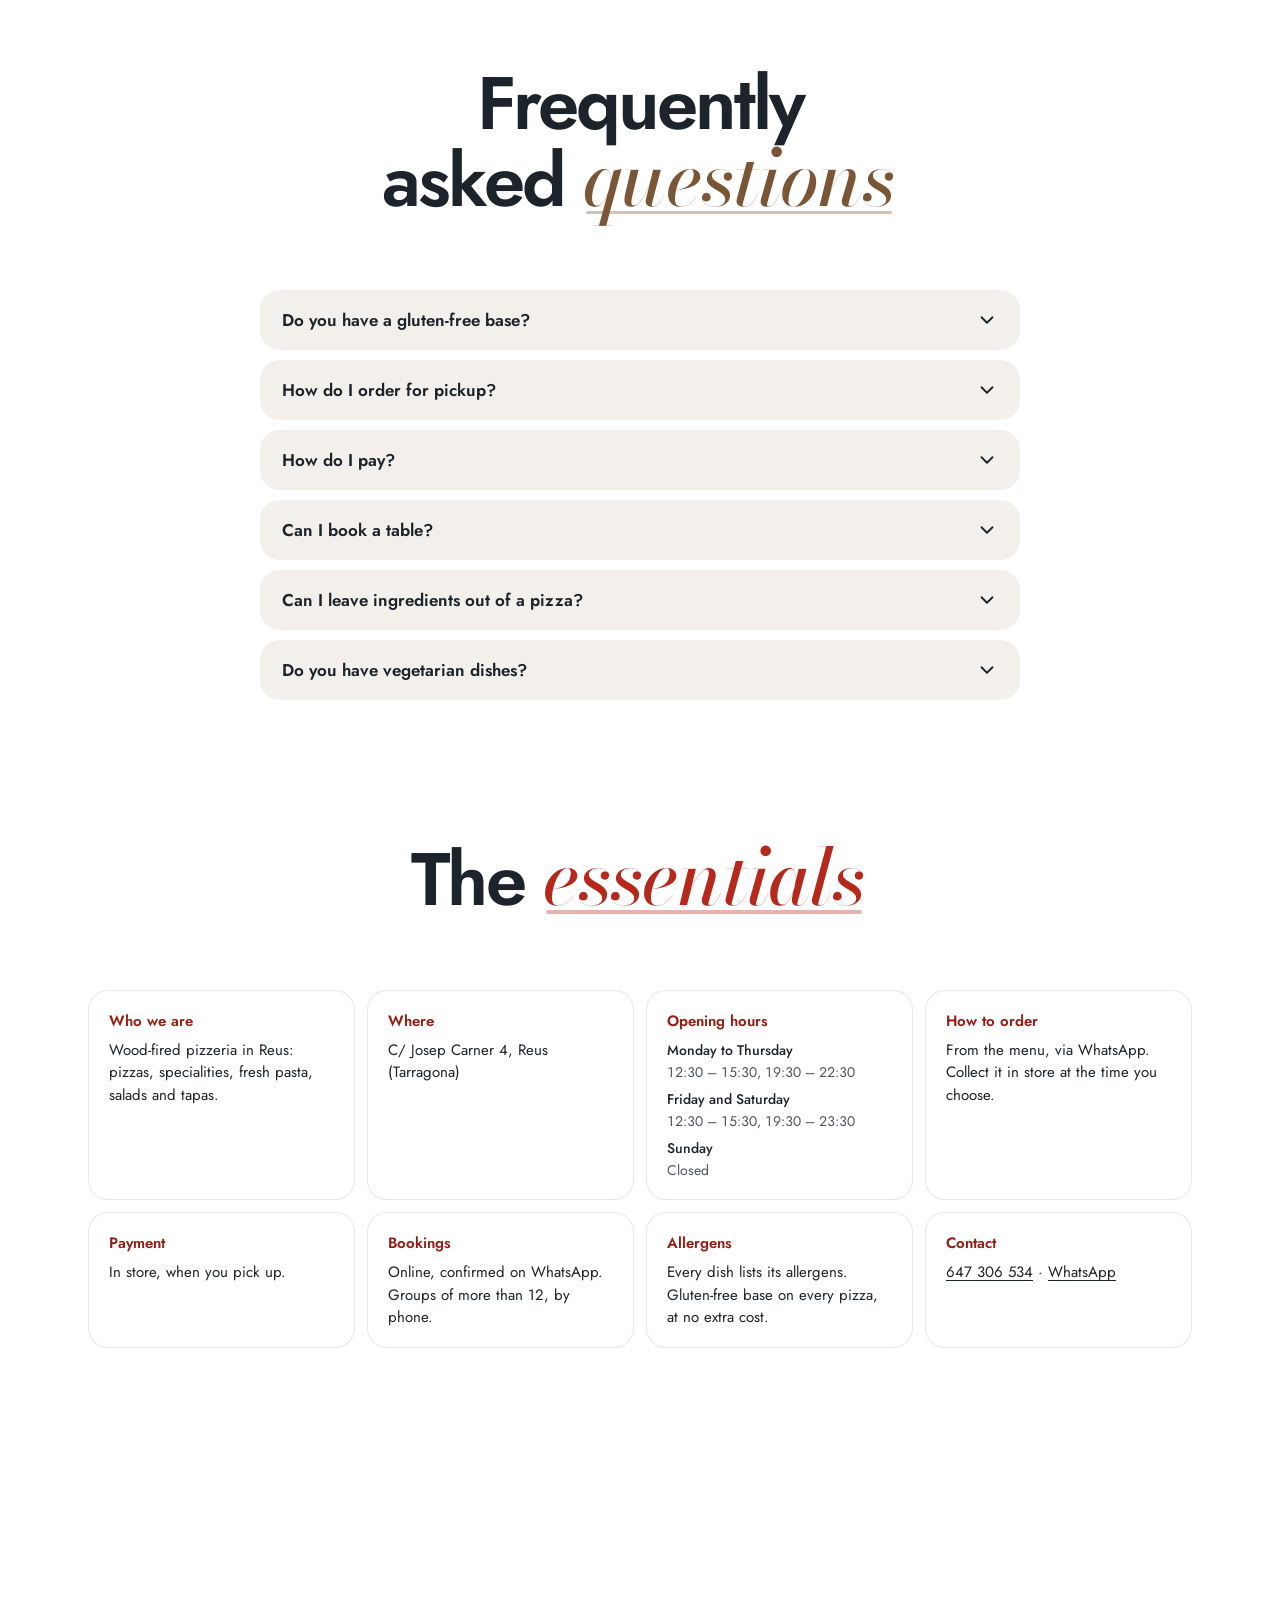
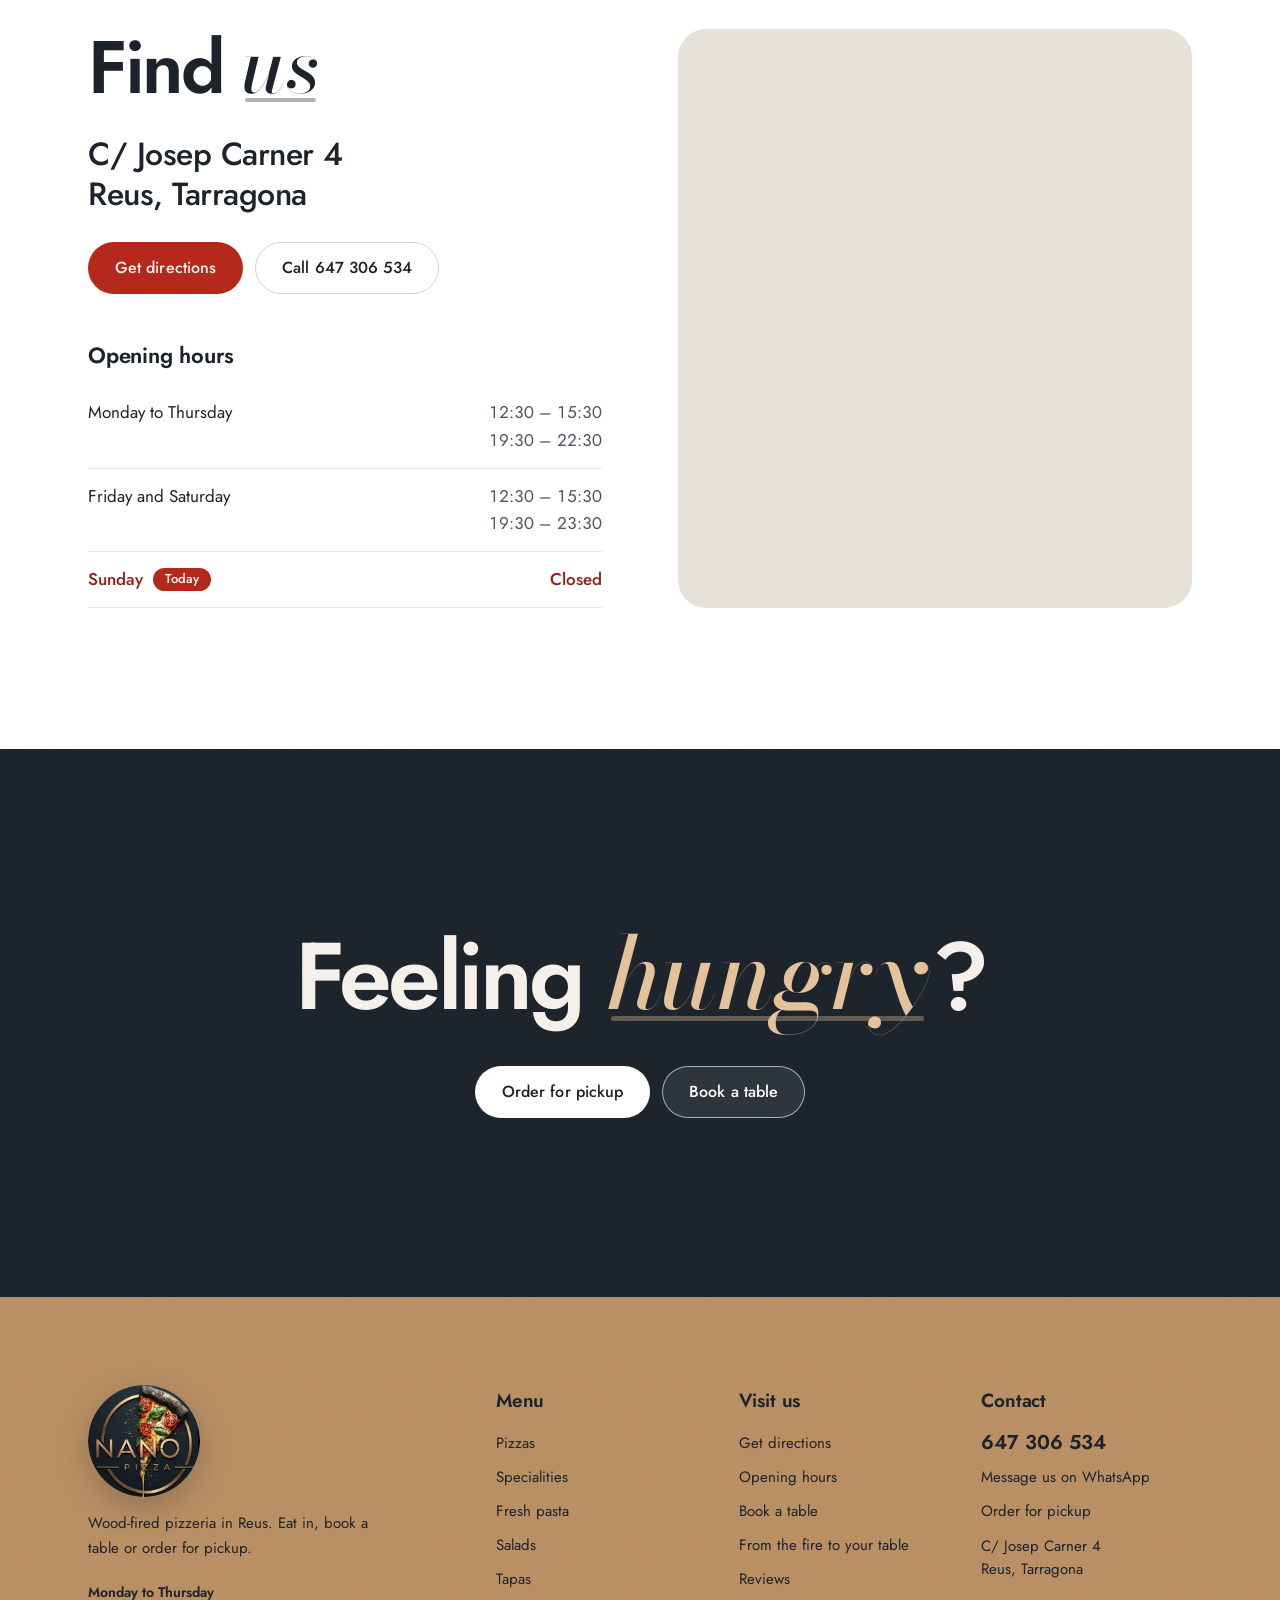
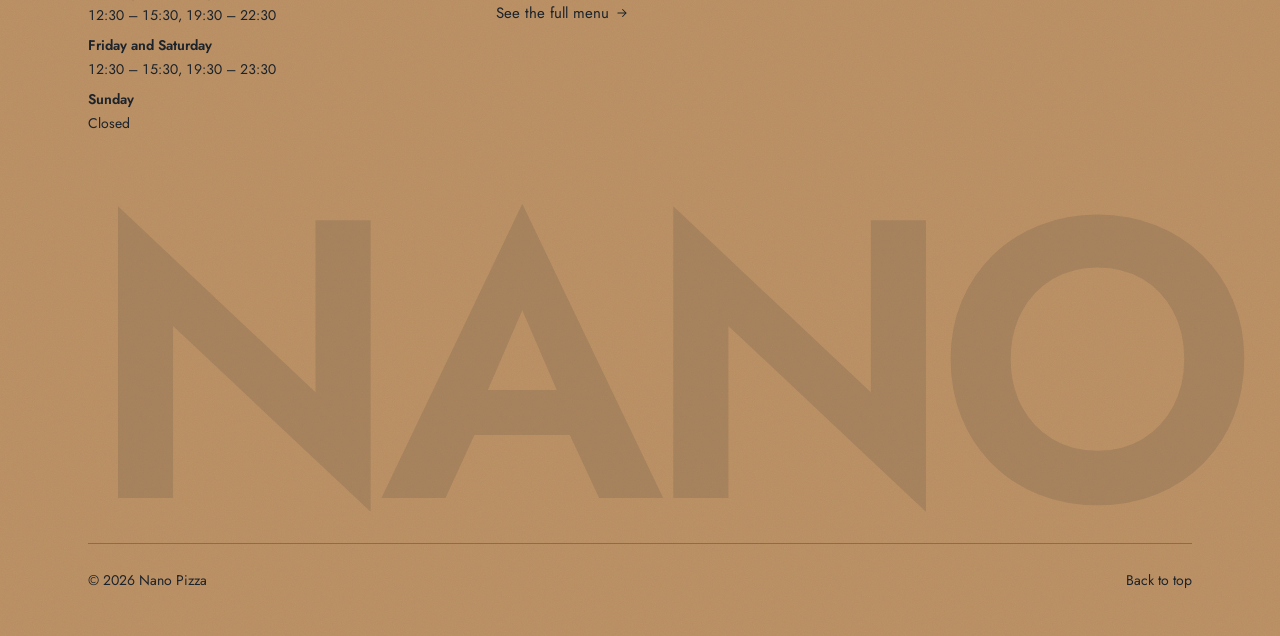
==== commit bfb17494: "Acabado premium y build más robusto - Palabra destacada de los titulares en Bodoni Moda cursiva con " ====
--- a/index.html
+++ b/index.html
@@ -433,6 +433,7 @@
 }
 </script>
 <link rel="preload" href="fonts/jost-normal-latin.woff2" as="font" type="font/woff2" crossorigin>
+<link rel="preload" href="fonts/bodoni-moda-italic-latin.woff2" as="font" type="font/woff2" crossorigin>
 <link rel="stylesheet" href="css/nano.css">
 <noscript><style>.lang,.menu-toggle,.rv-controls,.tabs,.add,.seg,.pick,.cart-btn,.bar,.pasta-group,.pasta .check,[data-status]{display:none!important}</style></noscript>
 </head>
@@ -499,6 +500,7 @@
   <section class="hero" id="top">
     <div class="hero-bg" aria-hidden="true"><img src="Imagenes/Demo/horno-llamas-1920.webp" srcset="Imagenes/Demo/horno-llamas-960.webp 960w, Imagenes/Demo/horno-llamas-1920.webp 1920w" sizes="100vw" width="1920" height="1280" alt="" fetchpriority="high"></div>
     <div class="wrap hero-in">
+      <p class="hero-est" data-i18n="hero_est">Horno de leña en Reus · desde 2023</p>
       <h1 class="hero-t">
         <span class="ln"><span class="ln-in" data-i18n="hero_t1">Pizza de leña</span></span>
         <span class="ln"><span class="ln-in"><span data-i18n="hero_t2">para</span> <mark class="mk mk-red cycle" aria-hidden="true"><span class="cycle-w" data-i18n="hero_w0">comer aquí</span></mark><span class="sr-only" data-i18n="hero_sr">comer aquí, para llevar o para compartir</span></span></span>
--- a/css/nano.css
+++ b/css/nano.css
@@ -1,3 +1,5 @@
+@font-face{font-family:'Bodoni Moda';font-style:italic;font-weight:400 700;font-display:swap;src:url(../fonts/bodoni-moda-italic-latin-ext.woff2) format('woff2');unicode-range:U+0100-02BA,U+02BD-02C5,U+02C7-02CC,U+02CE-02D7,U+02DD-02FF,U+0304,U+0308,U+0329,U+1D00-1DBF,U+1E00-1E9F,U+1EF2-1EFF,U+2020,U+20A0-20AB,U+20AD-20C4,U+2113,U+2C60-2C7F,U+A720-A7FF}
+@font-face{font-family:'Bodoni Moda';font-style:italic;font-weight:400 700;font-display:swap;src:url(../fonts/bodoni-moda-italic-latin.woff2) format('woff2');unicode-range:U+0000-00FF,U+0131,U+0152-0153,U+02BB-02BC,U+02C6,U+02DA,U+02DC,U+0304,U+0308,U+0329,U+2000-206F,U+20AC,U+2122,U+2191,U+2193,U+2212,U+2215,U+FEFF,U+FFFD}
 /* Fuentes alojadas en el proyecto (licencia SIL OFL, ver fonts/) */
 @font-face{font-family: 'Jost'; font-style: normal; font-weight: 200 600; font-display: swap; src: url(../fonts/jost-normal-latin-ext.woff2) format('woff2'); unicode-range: U+0100-02BA, U+02BD-02C5, U+02C7-02CC, U+02CE-02D7, U+02DD-02FF, U+0304, U+0308, U+0329, U+1D00-1DBF, U+1E00-1E9F, U+1EF2-1EFF, U+2020, U+20A0-20AB, U+20AD-20C4, U+2113, U+2C60-2C7F, U+A720-A7FF;}
 @font-face{font-family: 'Jost'; font-style: normal; font-weight: 200 600; font-display: swap; src: url(../fonts/jost-normal-latin.woff2) format('woff2'); unicode-range: U+0000-00FF, U+0131, U+0152-0153, U+02BB-02BC, U+02C6, U+02DA, U+02DC, U+0304, U+0308, U+0329, U+2000-206F, U+20AC, U+2122, U+2191, U+2193, U+2212, U+2215, U+FEFF, U+FFFD;}
@@ -20,6 +22,8 @@
   --basil:#3F6E33; --ember:#B8501A;
   --ok:#2F7A3A; --err:#A8231B; --err-line:#A8231B; --placeholder:#6B6F75;
   --ff-display:"Jost", "Segoe UI", sans-serif;
+  --ff-accent:"Bodoni Moda", Didot, Georgia, serif;
+  --bronze-lt:#E4C29A;    /* bronce claro para el texto sobre fondos oscuros */
   --ff-body:"Jost", "Segoe UI", sans-serif;
   --ease-out:cubic-bezier(.16,1,.3,1);
   --ease-in:cubic-bezier(.55,0,1,.45);
@@ -65,11 +69,12 @@
 .section-head-center{text-align:center}
 .section-head-center .sample-note{margin-inline:auto;text-align:left}
 /* Palabra marcada: un bloque de color detrás, como un rotulador */
-.mk{position:relative;display:inline-block;isolation:isolate;padding:0 .14em .04em;margin:0 .02em;border-radius:.16em;background:none;color:var(--mk-t);white-space:nowrap;transition:color .3s ease .35s}
-.mk::before{content:"";position:absolute;inset:.1em 0 0;z-index:-1;border-radius:inherit;background:var(--mk);transform-origin:0 50%;transition:transform .7s var(--ease-out) .2s}
-.mk-red{--mk:var(--accent);--mk-t:var(--on-accent)}
-.mk-bronze{--mk:var(--bronze);--mk-t:var(--ink)}
-.mk-navy{--mk:var(--ink);--mk-t:var(--paper)}
+.mk{position:relative;display:inline-block;padding:0 .06em 0 0;margin:0;background:none;color:var(--mk-t);font-family:var(--ff-accent);font-style:italic;font-weight:500;font-size:1.06em;letter-spacing:-.015em;line-height:.9;white-space:nowrap;transition:color .3s ease .35s}
+.mk::before{content:"";position:absolute;left:.04em;right:.08em;bottom:-.02em;height:.045em;min-height:2px;border-radius:2px;background:currentColor;opacity:.35;transform-origin:0 50%;transition:transform .9s var(--ease-out) .25s}
+.mk-red{--mk-t:var(--accent)}
+.mk-bronze{--mk-t:var(--bronze-ink)}
+.mk-navy{--mk-t:var(--ink)}
+.hero .mk,.hungry .mk{--mk-t:var(--bronze-lt)}
 
 /* ---------- Buttons ---------- */
 /* Píldoras; al pasar el ratón el texto sube y entra una copia desde abajo */
@@ -170,7 +175,8 @@
 .hero-t{margin:0;font-weight:600;font-size:clamp(50px,9vw,136px);line-height:1;letter-spacing:-.04em}
 .ln{display:block;overflow:hidden;padding-bottom:.1em;margin-bottom:-.1em}
 .ln-in{display:block}
-.cycle{vertical-align:top;overflow:hidden;transition:width .5s var(--ease-out),color .3s}
+.cycle{vertical-align:baseline;overflow:hidden;padding-bottom:.12em;margin-bottom:-.12em;transition:width .5s var(--ease-out),color .3s}
+.cycle::before{display:none}
 .cycle-w{display:inline-block}
 .cycle-w.out{animation:wOut .32s var(--ease-in) forwards}
 .cycle-w.in{animation:wIn .55s var(--ease-out)}
@@ -948,6 +954,26 @@
   .dp-time{font-size:32px}
 }
 
+/* ================= Acabado premium ================= */
+/* Línea de apertura sobre el titular de la portada */
+.hero-est{display:inline-flex;align-items:center;gap:12px;margin:0 0 18px;padding:6px 14px 6px 12px;border-radius:999px;background:rgba(28,35,43,.5);-webkit-backdrop-filter:blur(8px);backdrop-filter:blur(8px);font-size:14px;font-weight:500;letter-spacing:.02em;color:#fff}
+.hero-est::before{content:"";width:28px;height:1px;background:var(--bronze-lt)}
+.anim .hero-est{animation:fadeIn .9s var(--ease-out) .05s both}
+/* Grano fino en las zonas oscuras: les da textura de papel impreso */
+.hero::after,.hungry::after,.foot::after{content:"";position:absolute;inset:0;pointer-events:none;opacity:.09;mix-blend-mode:overlay;background-image:url("data:image/svg+xml,%3Csvg xmlns='http://www.w3.org/2000/svg' width='180' height='180'%3E%3Cfilter id='n'%3E%3CfeTurbulence type='fractalNoise' baseFrequency='.9' numOctaves='2' stitchTiles='stitch'/%3E%3C/filter%3E%3Crect width='100%25' height='100%25' filter='url(%23n)'/%3E%3C/svg%3E")}
+.hero::after{z-index:-1}
+.hungry,.foot{isolation:isolate}
+.hungry::after,.foot::after{z-index:-1}
+/* Fotos con el mismo tratamiento: algo más de contraste y calor, para que parezcan de una misma sesión */
+.pc-img,.casa-photo img,.bt-photo img,.cu-img,.dm-list img,.hero-bg img{filter:saturate(1.08) contrast(1.05) sepia(.06)}
+.pc-media{position:relative}
+.pc-media::after{content:"";position:absolute;inset:0;background:linear-gradient(to top,rgba(28,35,43,.22),transparent 45%);pointer-events:none}
+/* Las fotos se descubren desde dentro al aparecer */
+.anim.reveal-on .casa-step .casa-photo,.anim.reveal-on .bt-photo{transition:clip-path 1.1s var(--ease-out)}
+.anim.reveal-on .casa-step:not(.in) .casa-photo,.anim.reveal-on .bt-photo:not(.in){clip-path:inset(14% 14% 14% 14% round 28px)}
+/* Titulares algo más grandes y apretados en pantallas anchas */
+@media (min-width:1024px){.h-big{font-size:clamp(56px,5.8vw,92px);letter-spacing:-.04em}}
+
 @media (prefers-reduced-motion:reduce){
   html{scroll-behavior:auto}
   *,*::before,*::after{animation-duration:.01ms!important;animation-delay:0s!important;animation-iteration-count:1!important;transition-duration:.01ms!important}
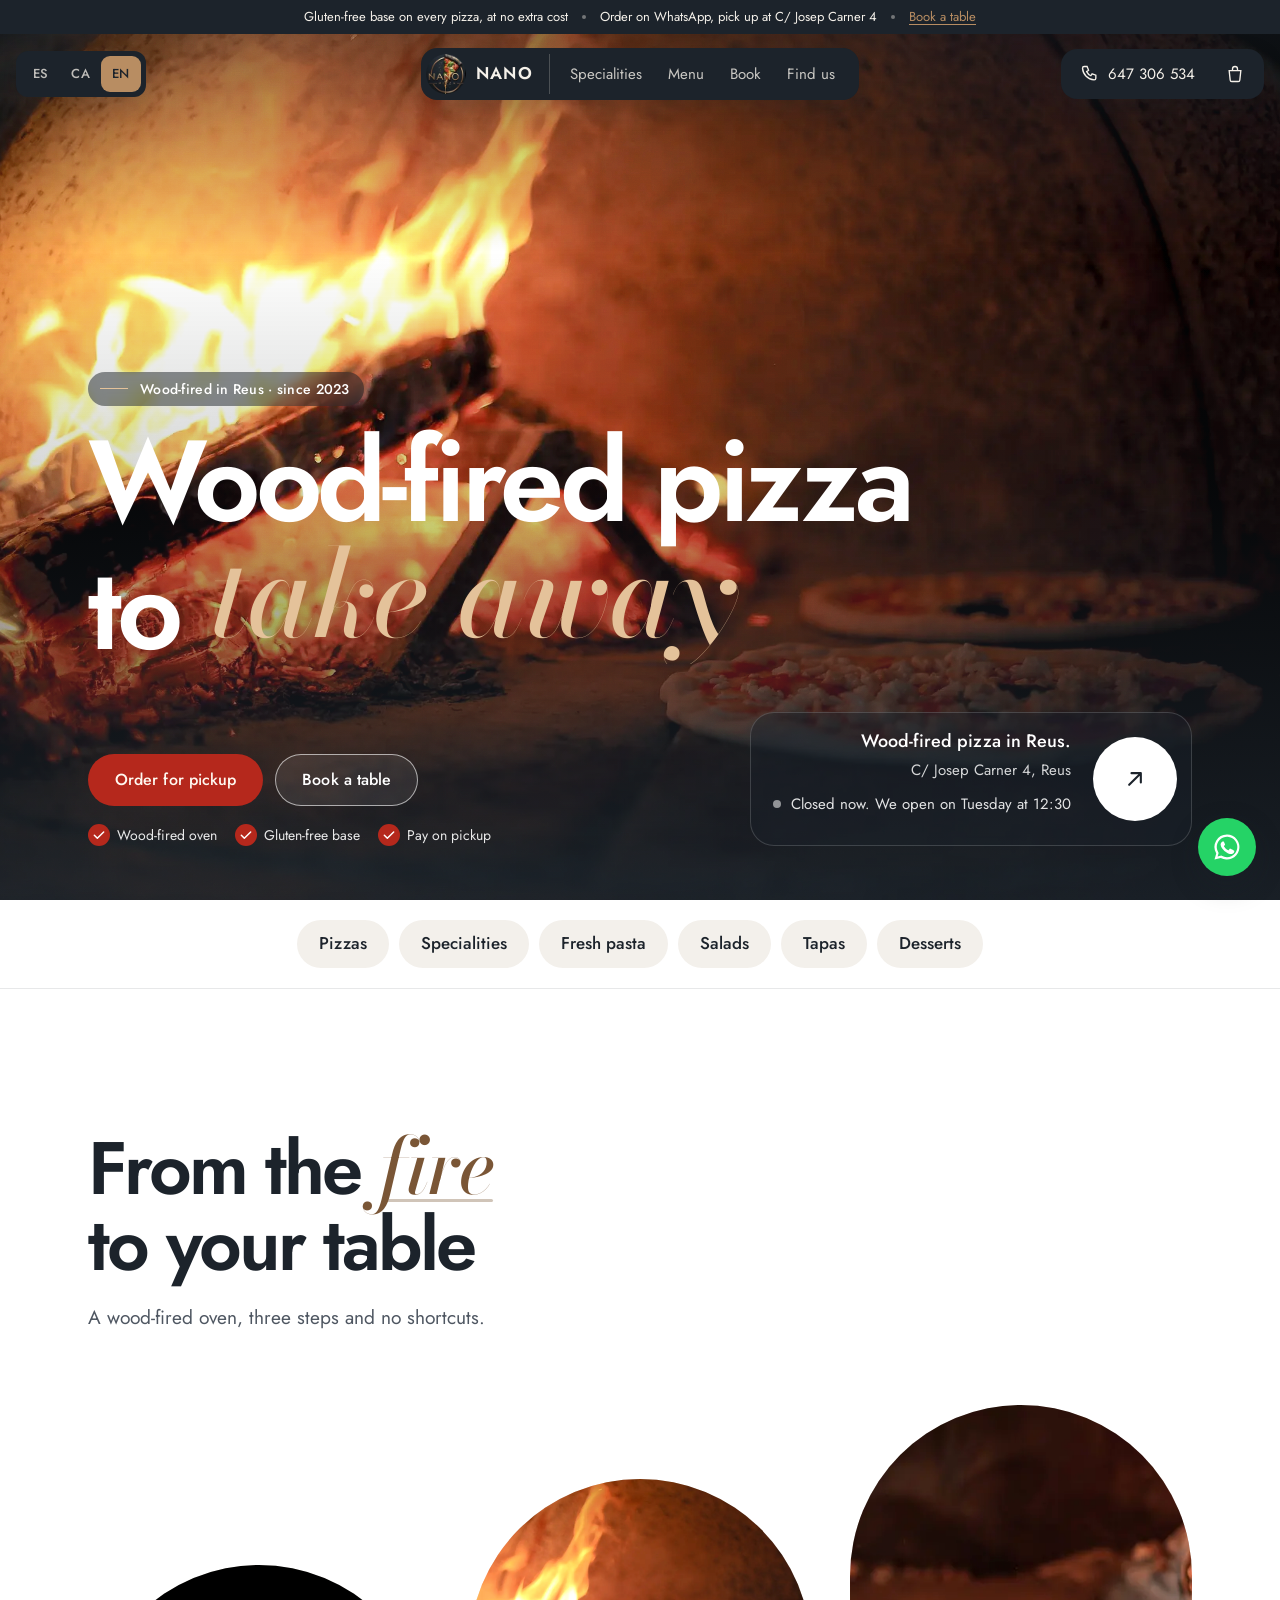
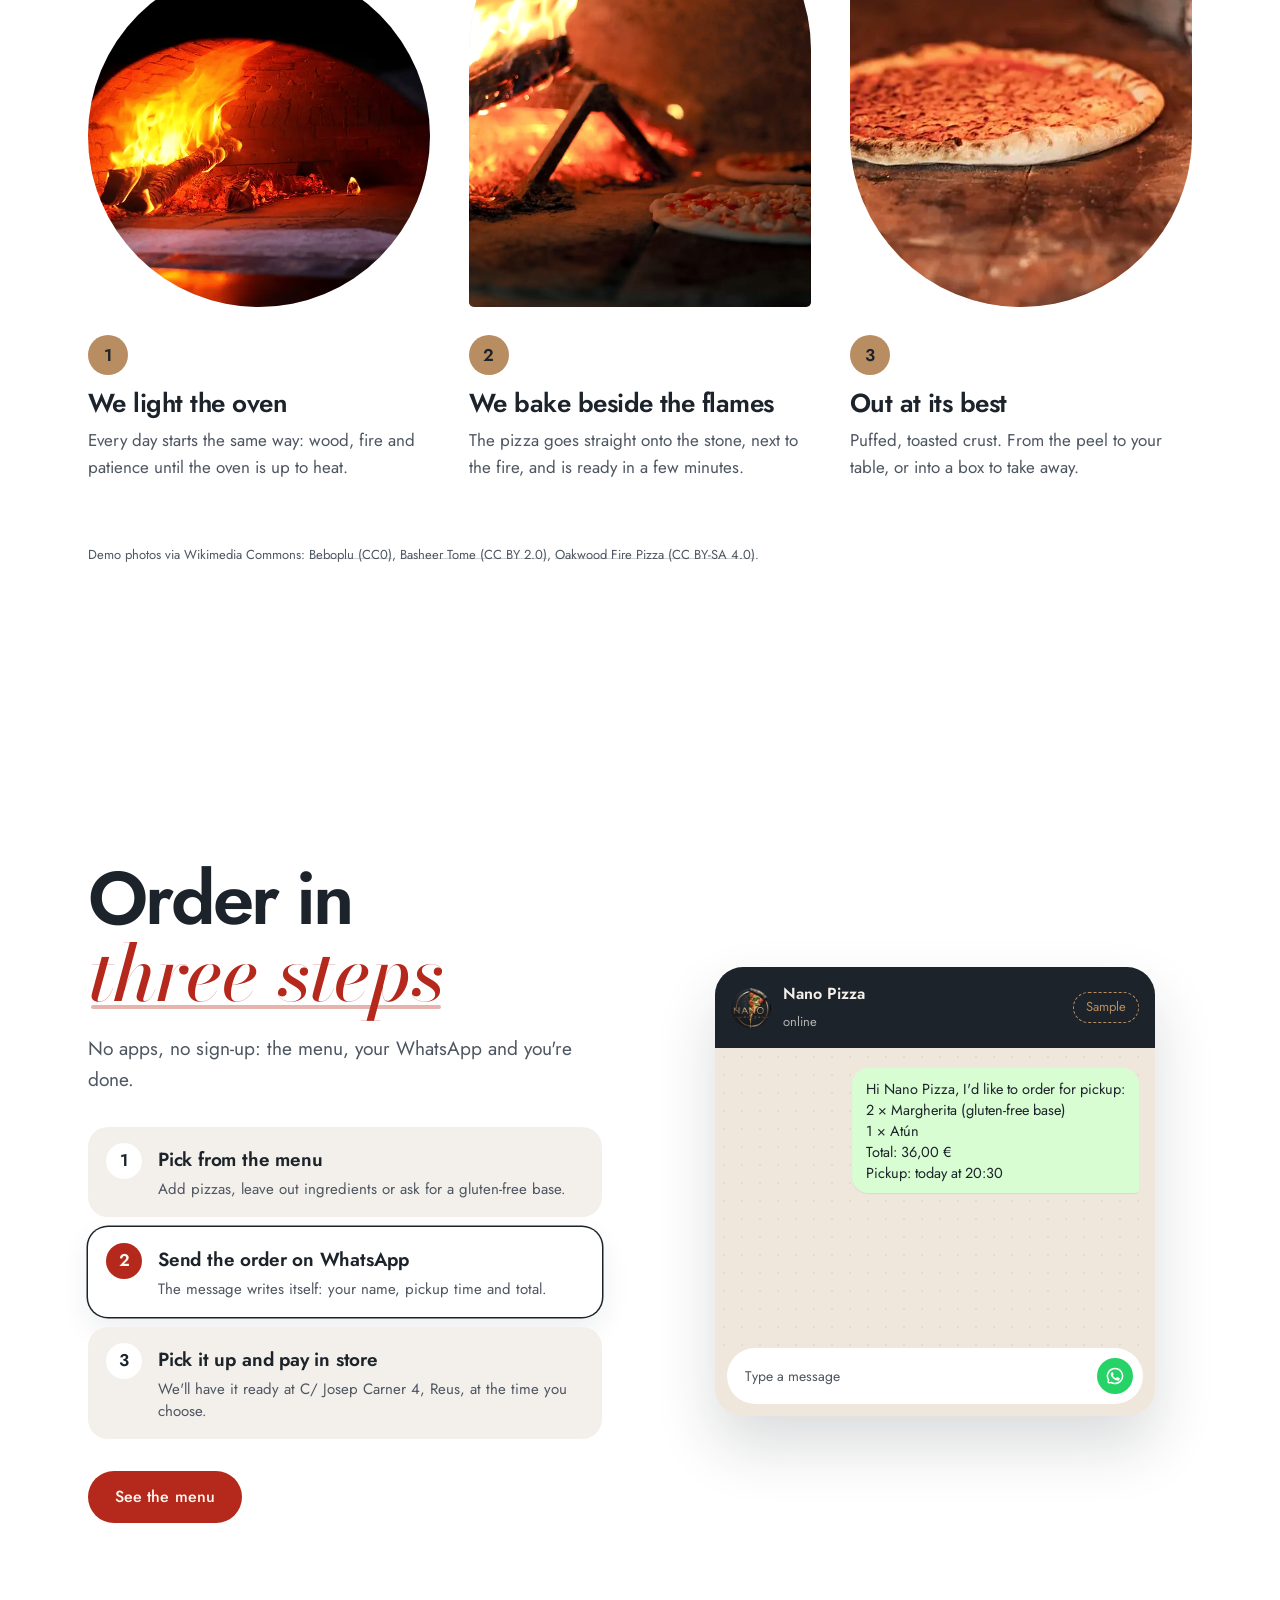
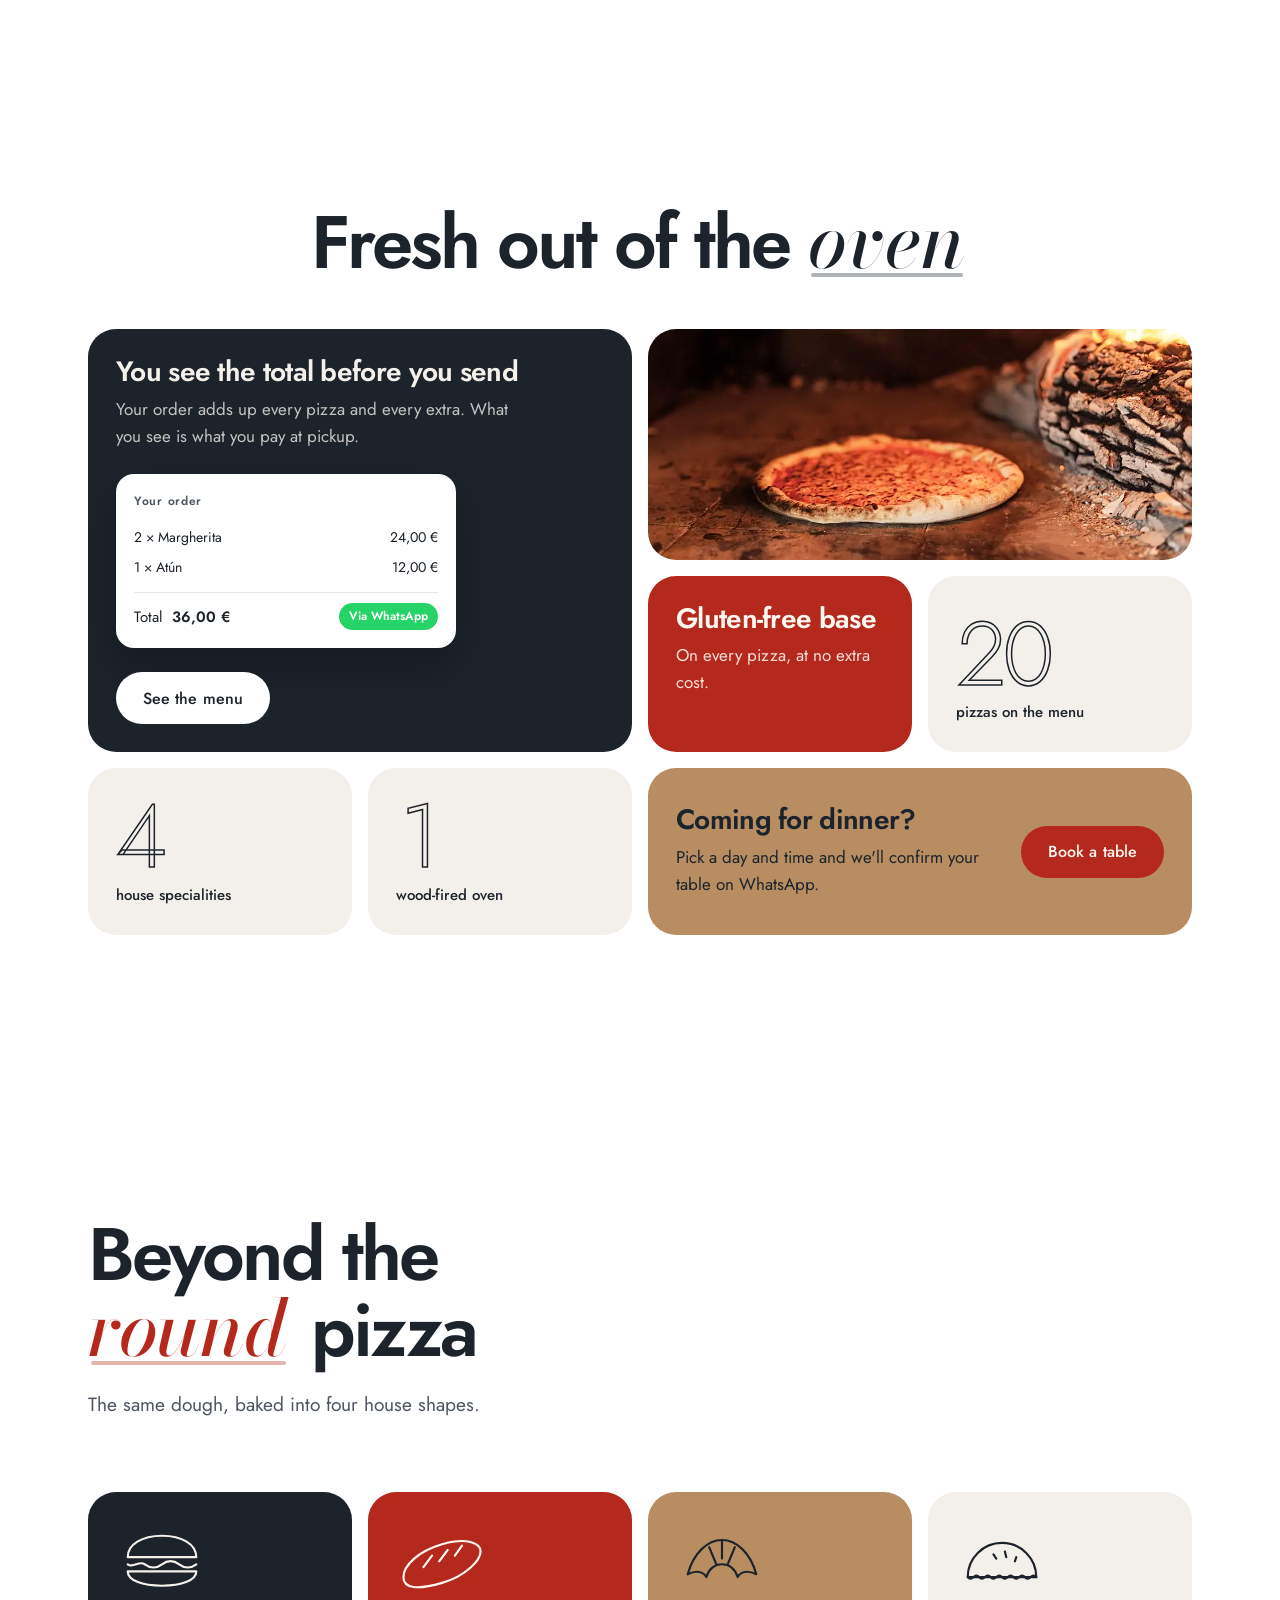
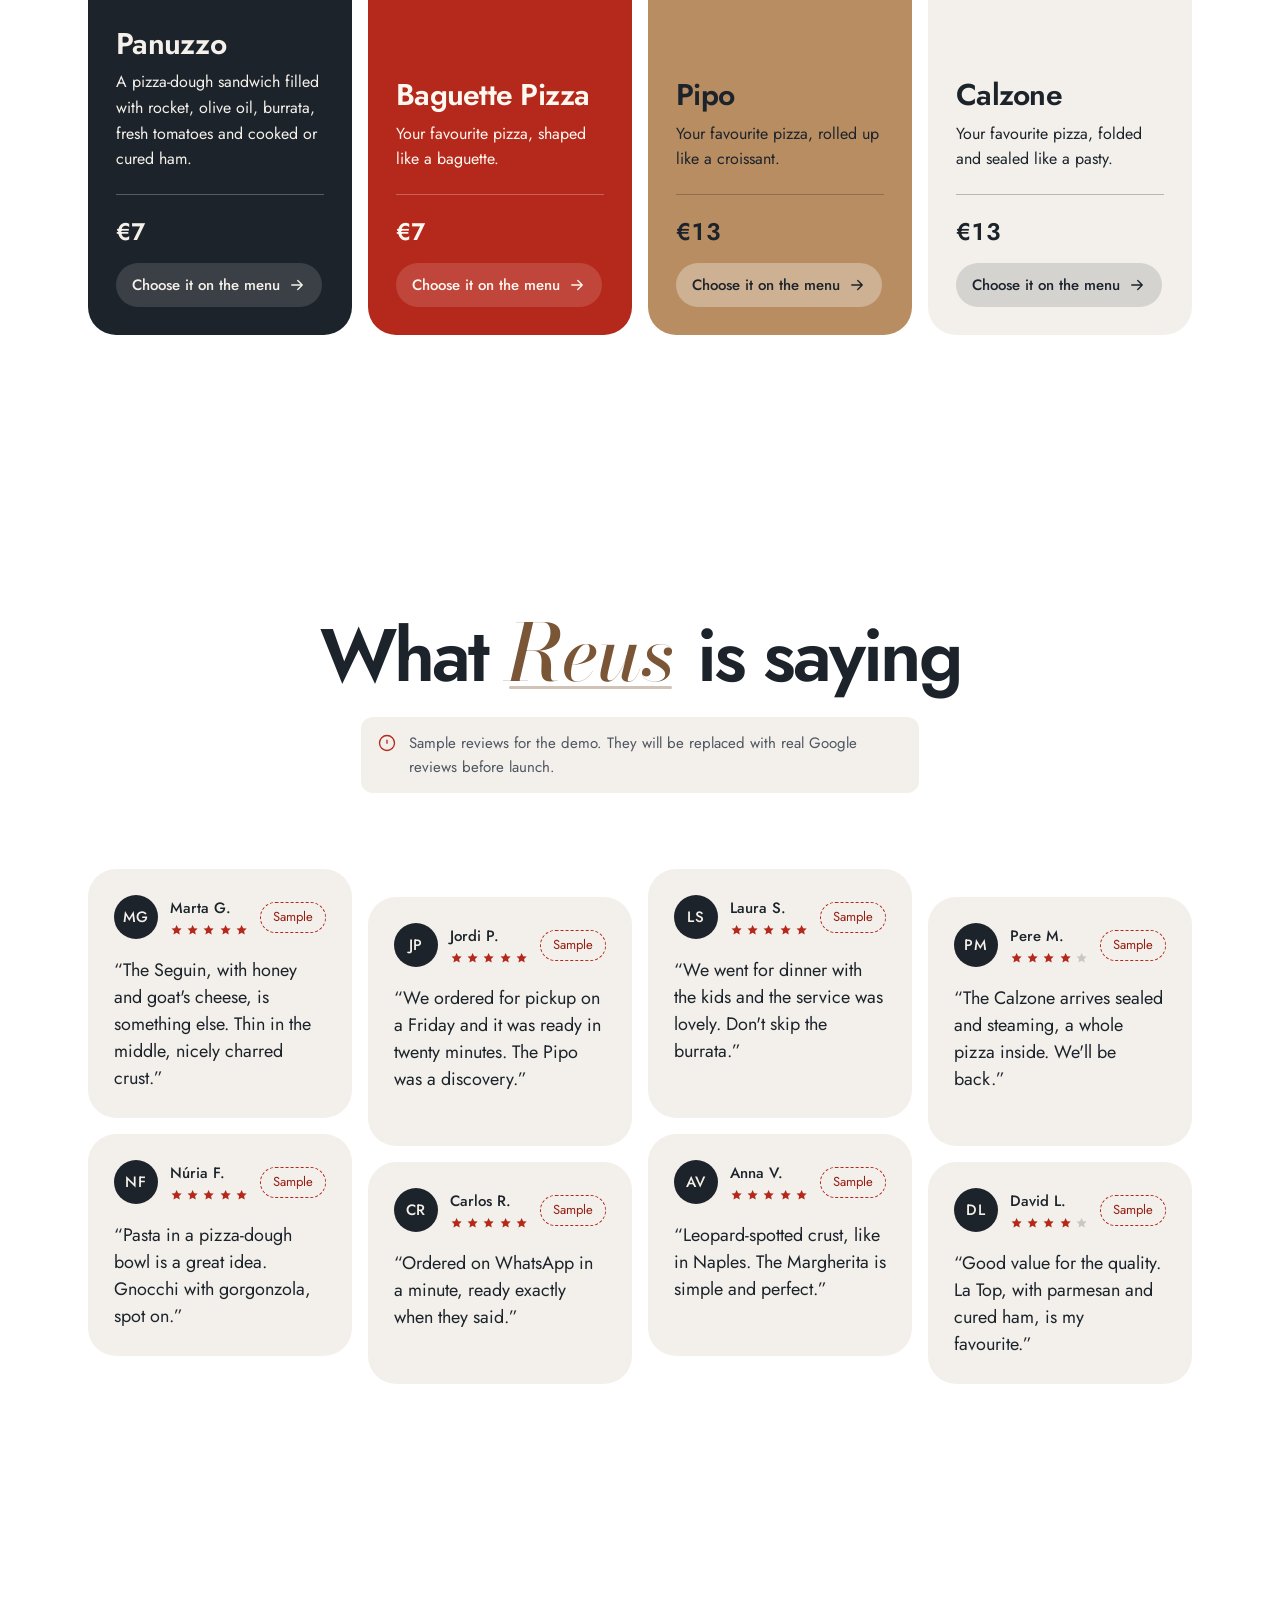
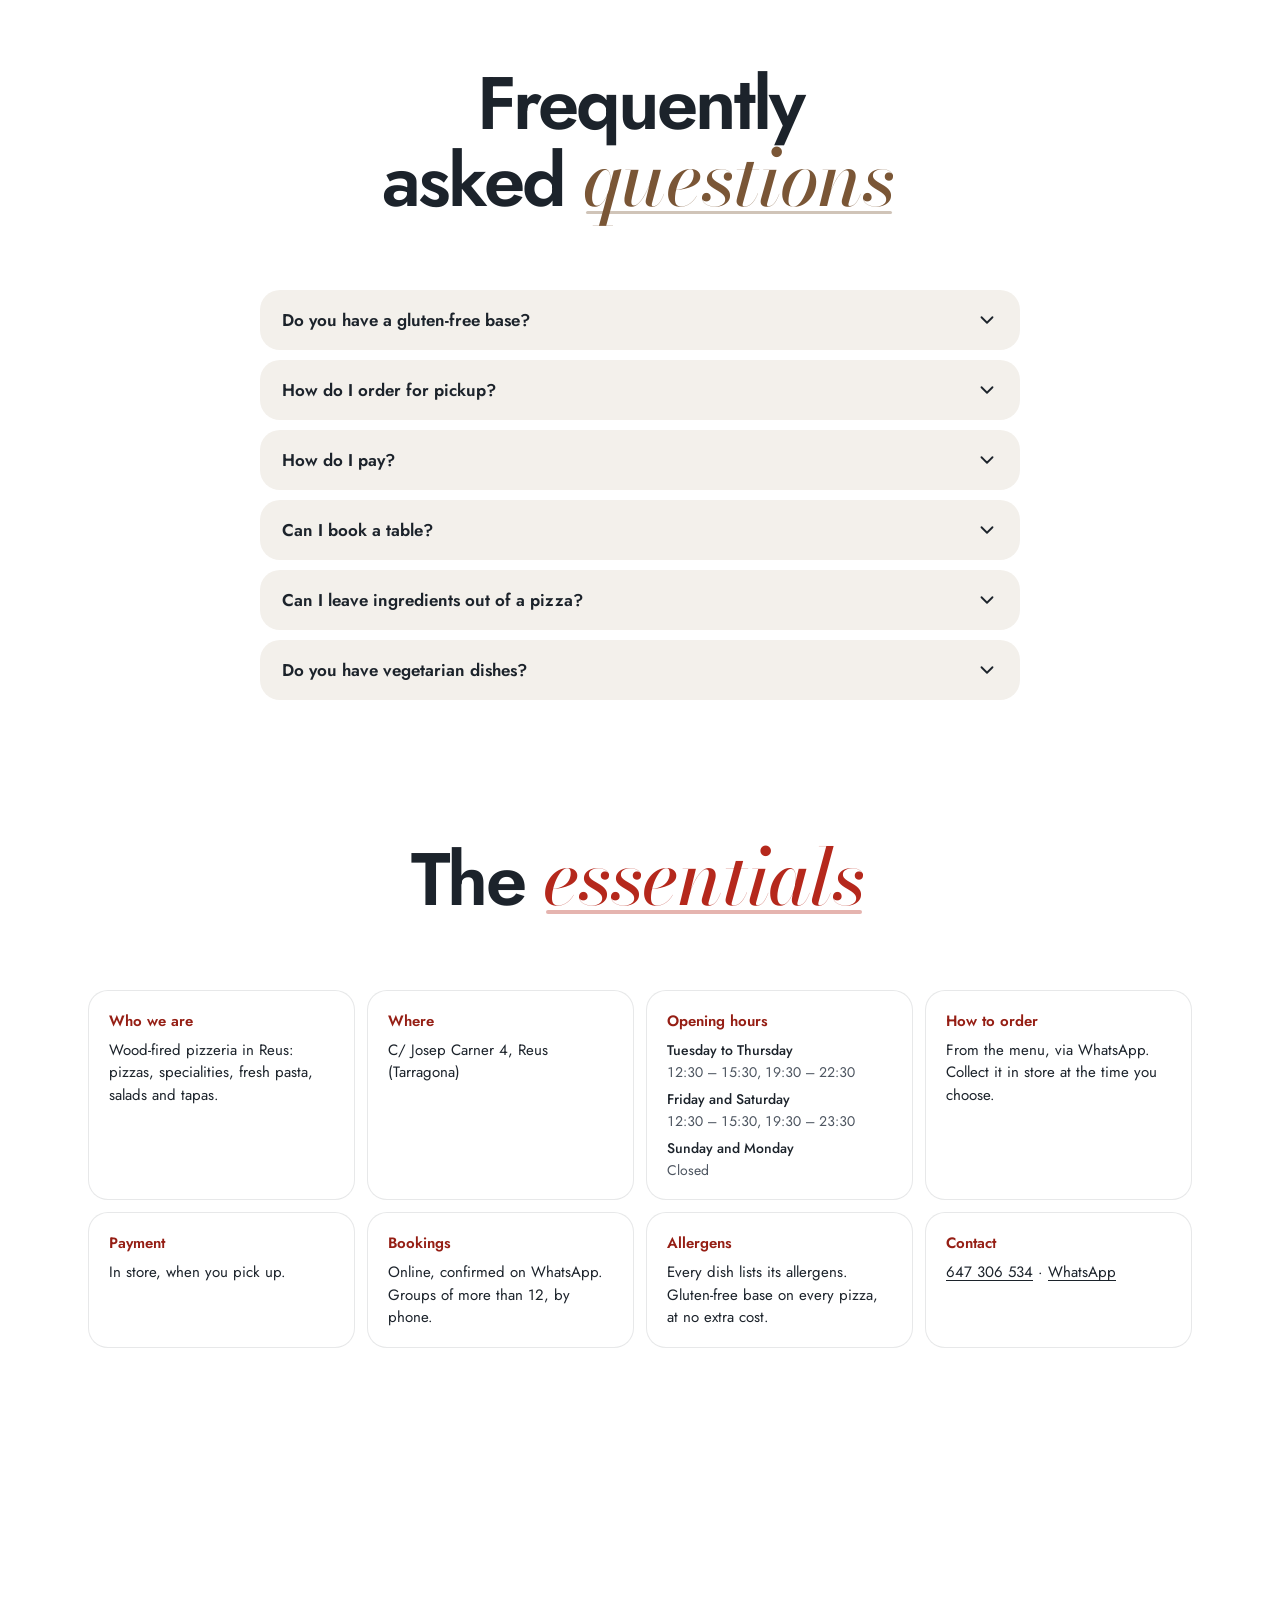
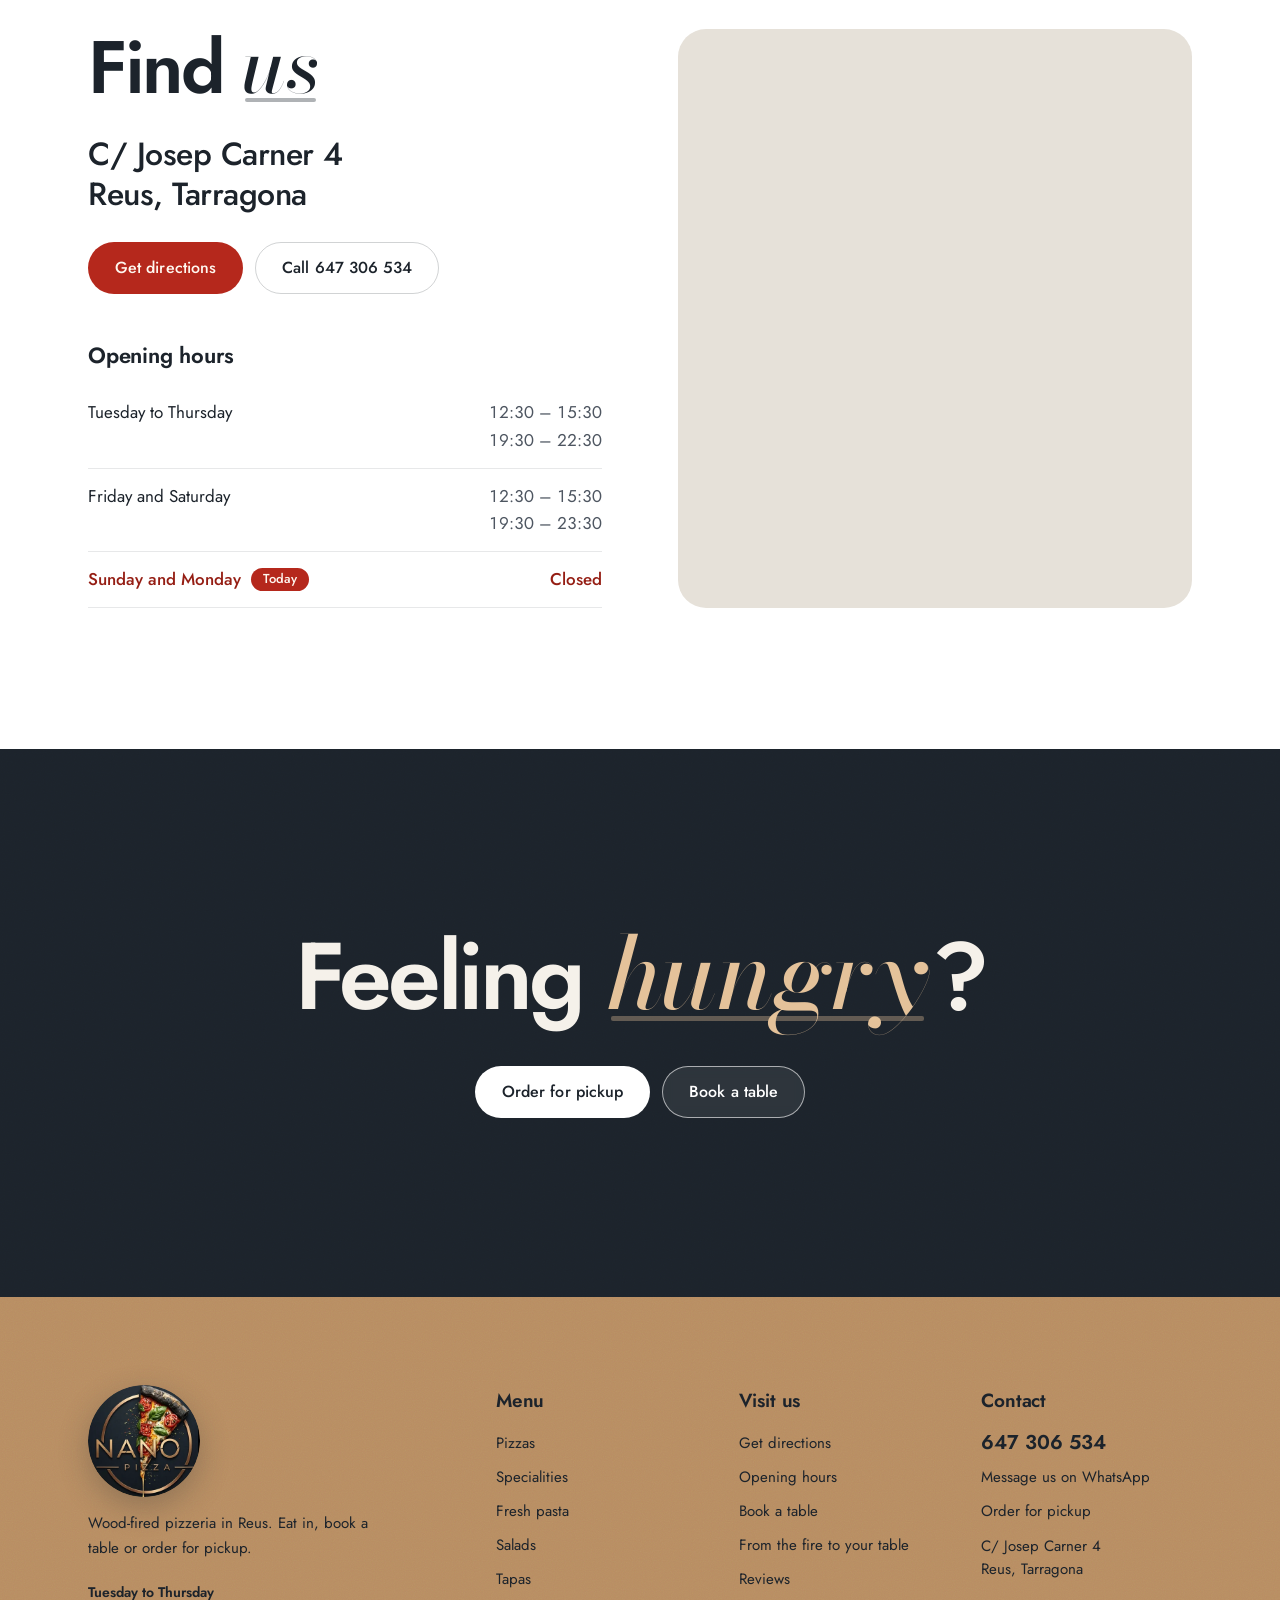
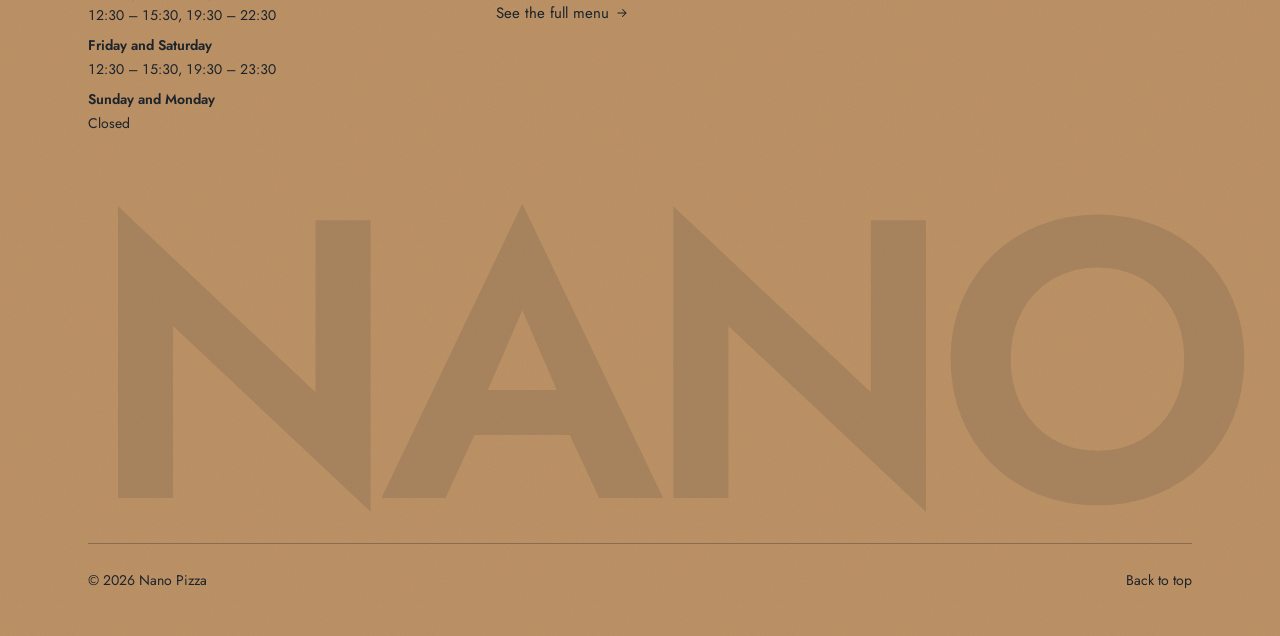
==== commit 3fe3464c: "Horario: domingo y lunes cerrados - Martes a jueves y viernes-sábado con el mismo horario; domingo y" ====
--- a/index.html
+++ b/index.html
@@ -50,7 +50,6 @@
   {
    "@type": "OpeningHoursSpecification",
    "dayOfWeek": [
-    "Monday",
     "Tuesday",
     "Wednesday",
     "Thursday"
@@ -61,7 +60,6 @@
   {
    "@type": "OpeningHoursSpecification",
    "dayOfWeek": [
-    "Monday",
     "Tuesday",
     "Wednesday",
     "Thursday"
@@ -723,7 +721,7 @@
       <div class="ess" data-reveal>
         <div class="ess-i"><h3 data-i18n="ess_t1">Qué somos</h3><p data-i18n="ess_p1">Pizzería con horno de leña en Reus: pizzas, especialidades, pasta fresca, ensaladas y tapas.</p></div>
         <div class="ess-i"><h3 data-i18n="ess_t2">Dónde</h3><p>C/ Josep Carner 4, Reus (Tarragona)</p></div>
-        <div class="ess-i"><h3 data-i18n="ess_t3">Horario</h3><dl class="ess-hours" id="ess-hours"><!--pre:ess-hours--><div><dt>Lunes a jueves</dt><dd>12:30 – 15:30, 19:30 – 22:30</dd></div><div><dt>Viernes y sábado</dt><dd>12:30 – 15:30, 19:30 – 23:30</dd></div><div><dt>Domingo</dt><dd>Cerrado</dd></div><!--/pre:ess-hours--></dl></div>
+        <div class="ess-i"><h3 data-i18n="ess_t3">Horario</h3><dl class="ess-hours" id="ess-hours"><!--pre:ess-hours--><div><dt>Martes a jueves</dt><dd>12:30 – 15:30, 19:30 – 22:30</dd></div><div><dt>Viernes y sábado</dt><dd>12:30 – 15:30, 19:30 – 23:30</dd></div><div><dt>Domingo y lunes</dt><dd>Cerrado</dd></div><!--/pre:ess-hours--></dl></div>
         <div class="ess-i"><h3 data-i18n="ess_t4">Cómo pedir</h3><p data-i18n="ess_p4">Desde la carta, por WhatsApp. Lo recoges en el local a la hora que elijas.</p></div>
         <div class="ess-i"><h3 data-i18n="ess_t5">Pago</h3><p data-i18n="ess_p5">En el local, al recoger.</p></div>
         <div class="ess-i"><h3 data-i18n="ess_t6">Reservas</h3><p data-i18n="ess_p6">Desde la web, con confirmación por WhatsApp. Grupos de más de 12, por teléfono.</p></div>
@@ -742,7 +740,7 @@
           <a class="btn btn-gold" href="https://www.google.com/maps/dir/?api=1&destination=Carrer%20de%20Josep%20Carner%204%2C%20Reus" target="_blank" rel="noopener"><span class="btn-t" data-i18n="directions">Cómo llegar</span></a>
           <a class="btn btn-ghost" href="tel:+34647306534"><span class="btn-t"><span data-i18n="call">Llamar</span>&nbsp;647 306 534</span></a>
         </div>
-        <table class="hours" id="hours"><!--pre:hours--><caption>Horario</caption><tbody><tr class=""><th scope="row">Lunes a jueves</th><td>12:30 – 15:30<br>19:30 – 22:30</td></tr><tr class=""><th scope="row">Viernes y sábado</th><td>12:30 – 15:30<br>19:30 – 23:30</td></tr><tr class=""><th scope="row">Domingo</th><td>Cerrado</td></tr></tbody><!--/pre:hours--></table>
+        <table class="hours" id="hours"><!--pre:hours--><caption>Horario</caption><tbody><tr class=""><th scope="row">Martes a jueves</th><td>12:30 – 15:30<br>19:30 – 22:30</td></tr><tr class=""><th scope="row">Viernes y sábado</th><td>12:30 – 15:30<br>19:30 – 23:30</td></tr><tr class=""><th scope="row">Domingo y lunes</th><td>Cerrado</td></tr></tbody><!--/pre:hours--></table>
       </div>
       <div class="map" data-reveal style="--i:1">
         <iframe loading="lazy" data-i18n-title="map_title" title="Mapa: Nano Pizza, C/ Josep Carner 4, Reus" src="https://maps.google.com/maps?q=Carrer%20de%20Josep%20Carner%204%2C%20Reus&z=16&output=embed" referrerpolicy="no-referrer-when-downgrade"></iframe>
@@ -769,7 +767,7 @@
       <div class="foot-brand">
         <a class="foot-name" href="index.html" translate="no"><img class="foot-emblem" src="Imagenes/marca-nano-320.webp" width="128" height="128" alt="Nano Pizza" loading="lazy"></a>
         <p class="foot-desc" data-i18n="foot_desc">Pizzería con horno de leña en Reus. Ven a comer, reserva mesa o pídela para recoger.</p>
-        <dl class="foot-hours" id="foot-hours"><!--pre:foot-hours--><div><dt>Lunes a jueves</dt><dd>12:30 – 15:30, 19:30 – 22:30</dd></div><div><dt>Viernes y sábado</dt><dd>12:30 – 15:30, 19:30 – 23:30</dd></div><div><dt>Domingo</dt><dd>Cerrado</dd></div><!--/pre:foot-hours--></dl>
+        <dl class="foot-hours" id="foot-hours"><!--pre:foot-hours--><div><dt>Martes a jueves</dt><dd>12:30 – 15:30, 19:30 – 22:30</dd></div><div><dt>Viernes y sábado</dt><dd>12:30 – 15:30, 19:30 – 23:30</dd></div><div><dt>Domingo y lunes</dt><dd>Cerrado</dd></div><!--/pre:foot-hours--></dl>
       </div>
       <nav class="foot-nav" aria-label="Pie de página" data-i18n-aria="aria_foot">
         <div class="foot-col">
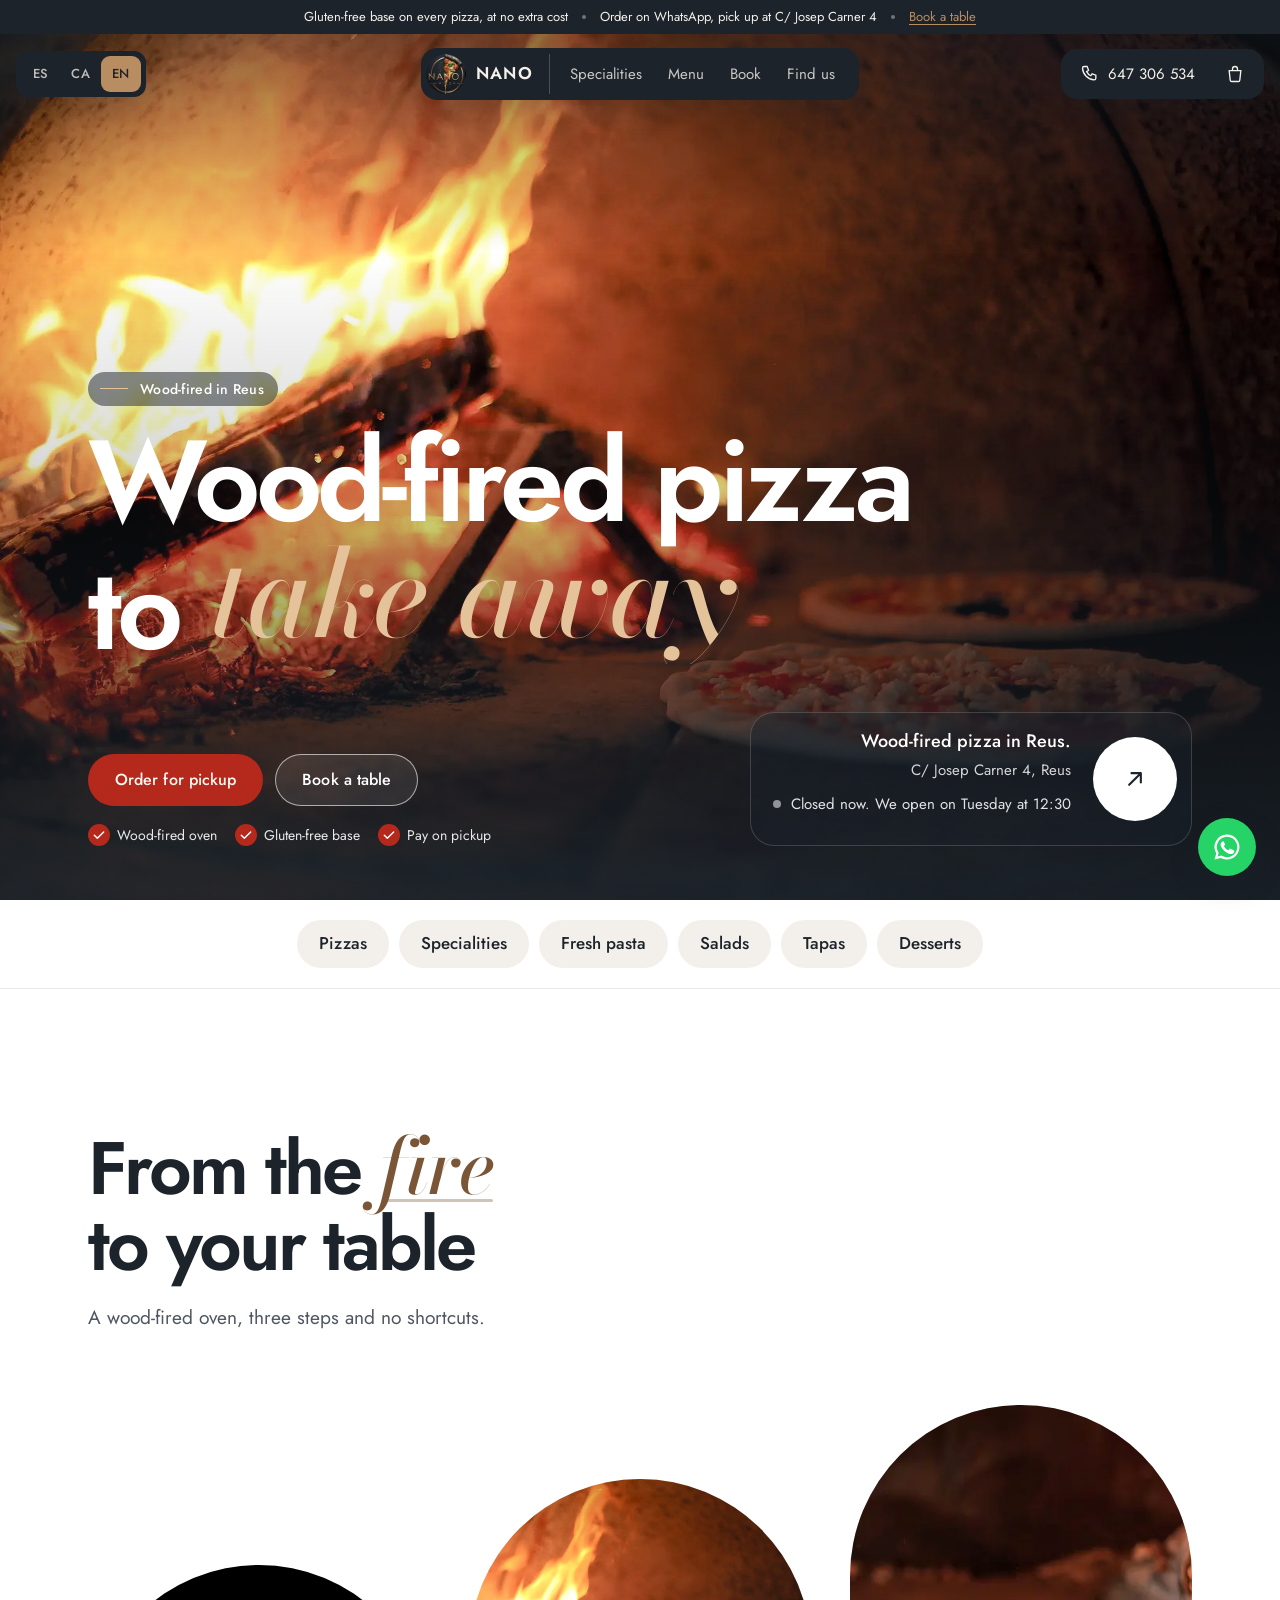
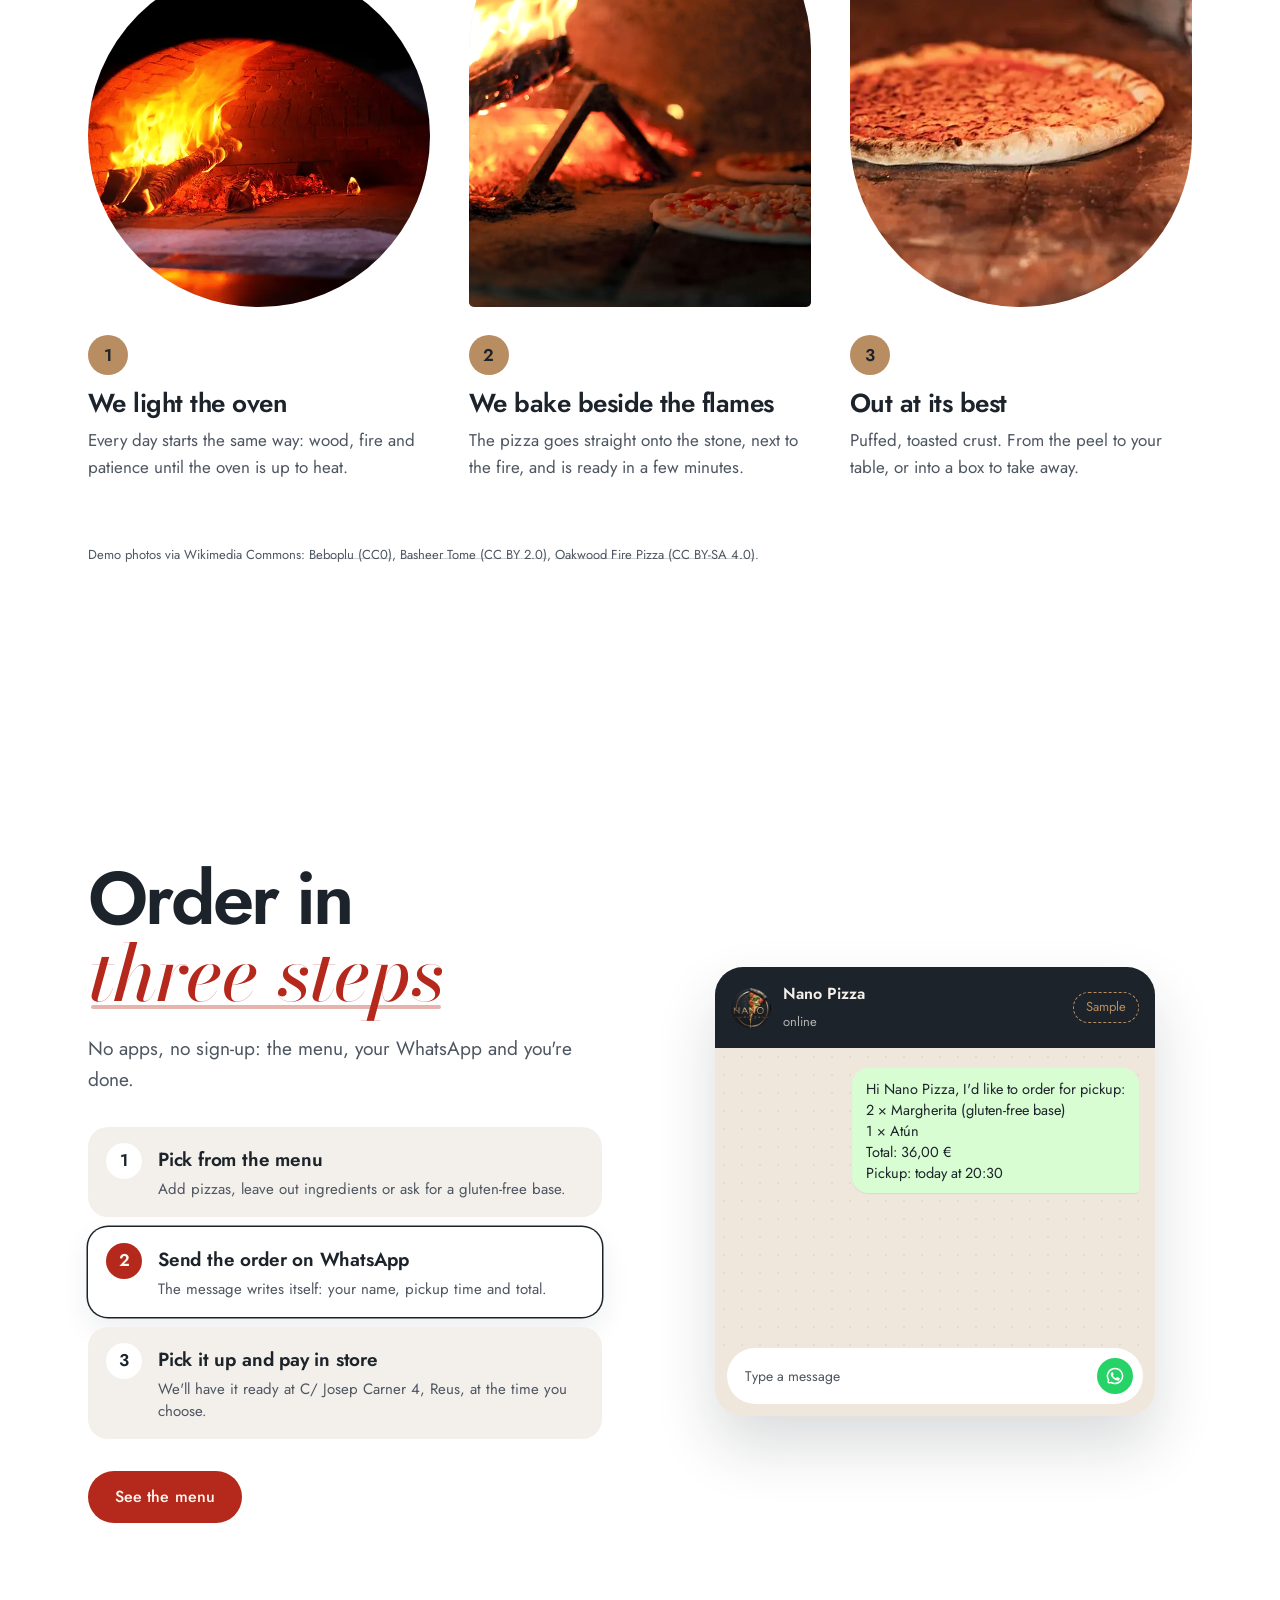
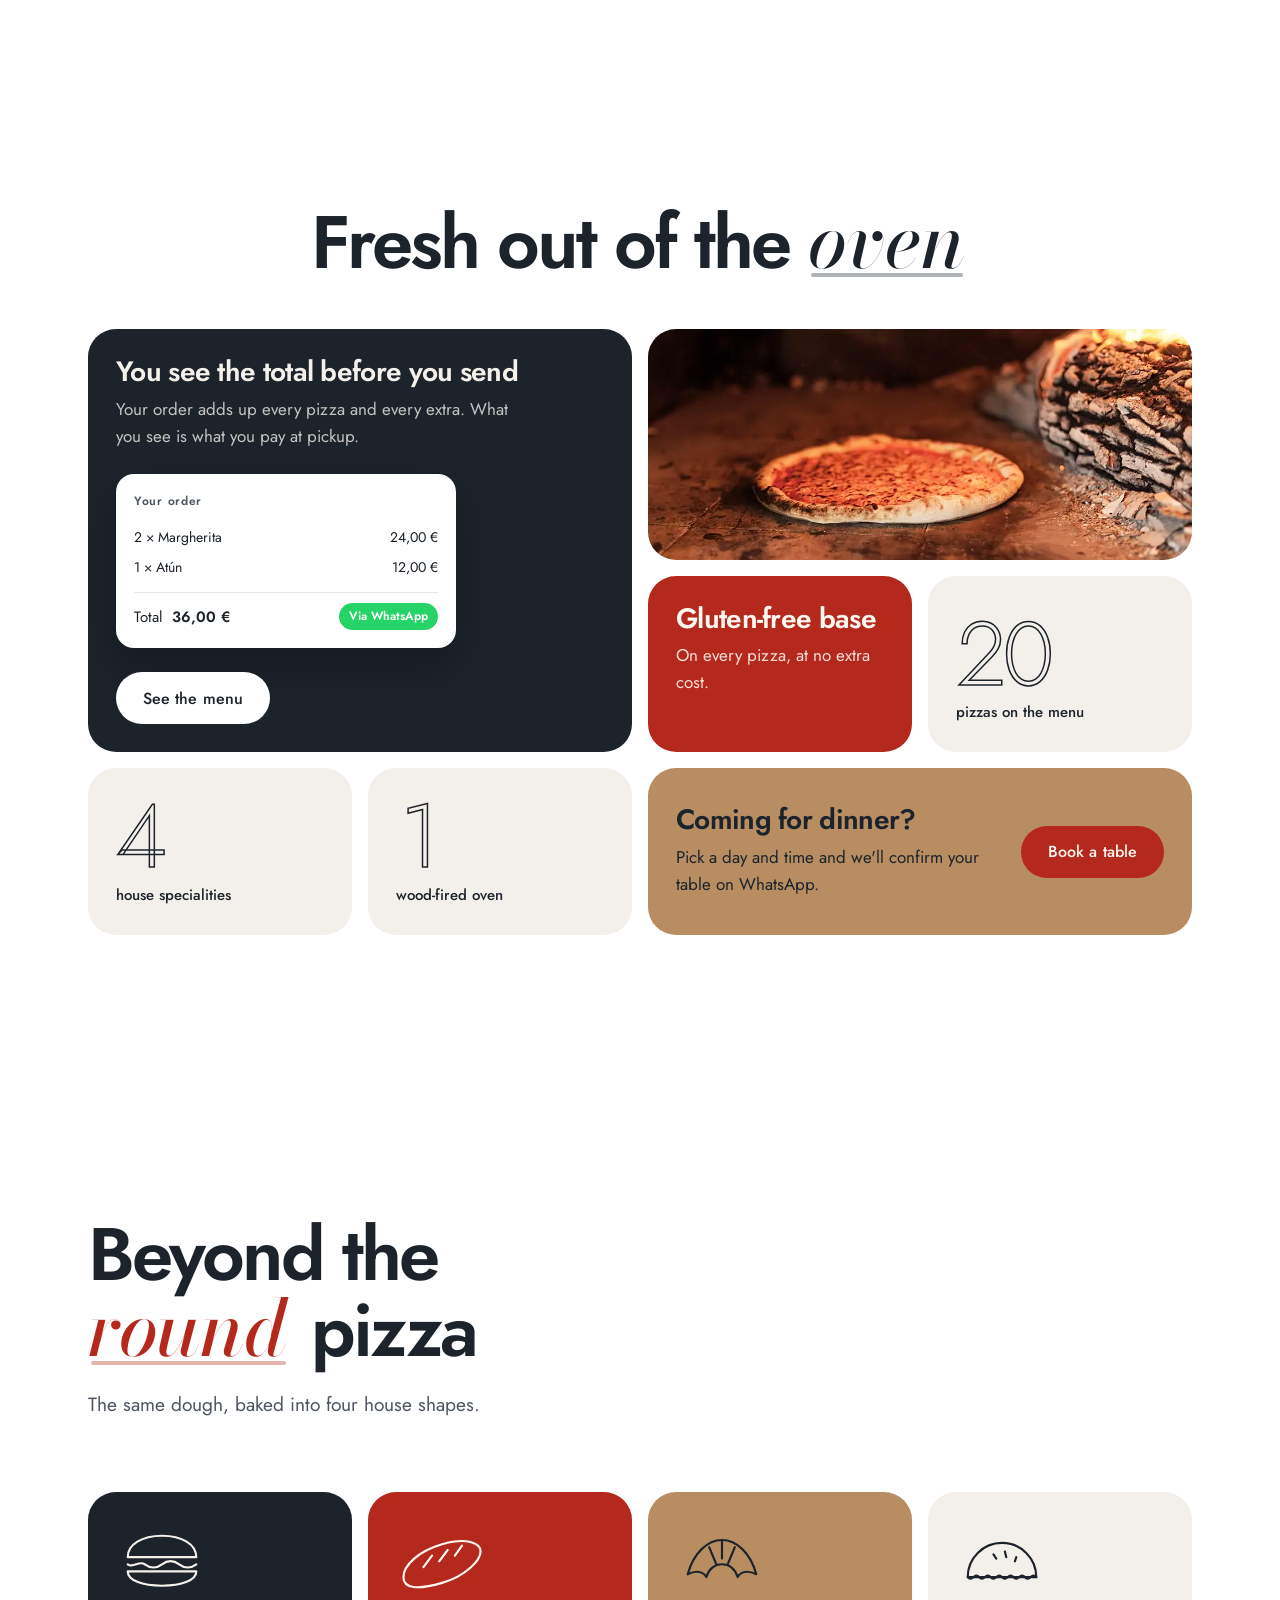
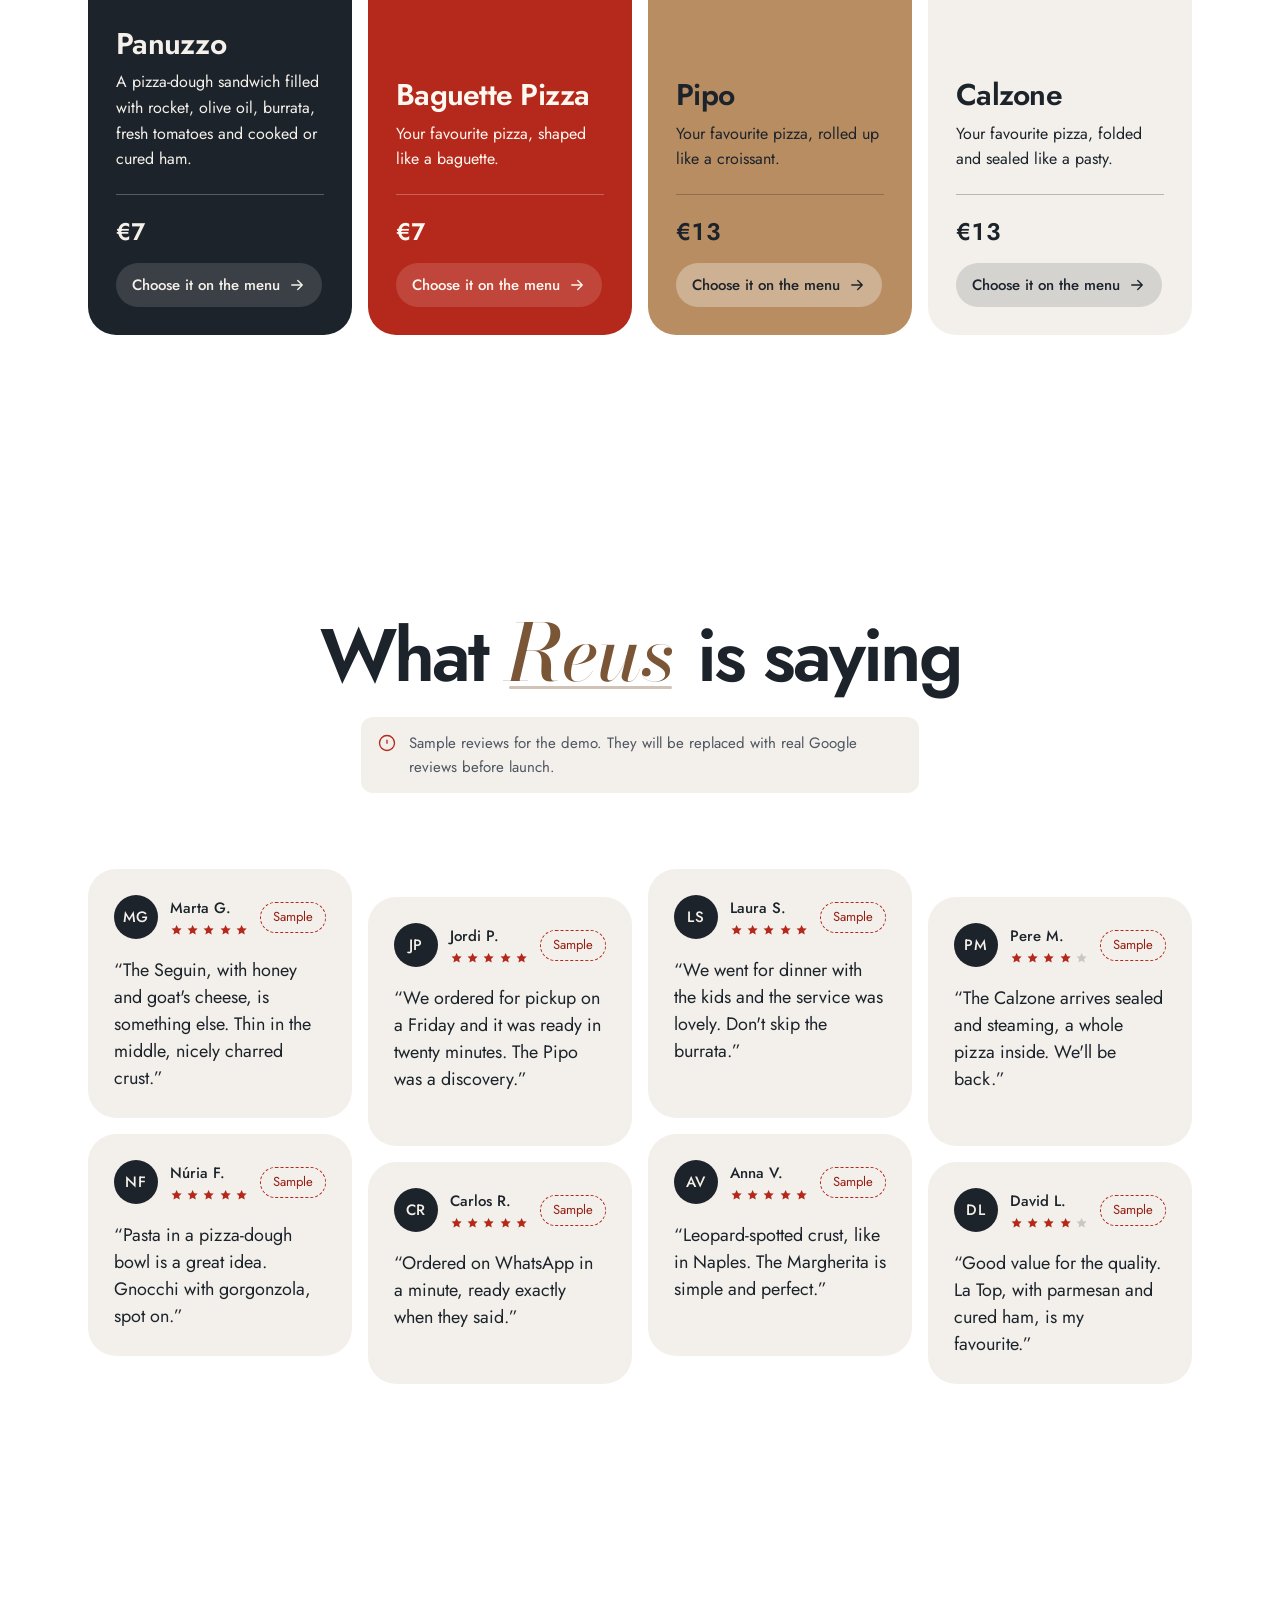
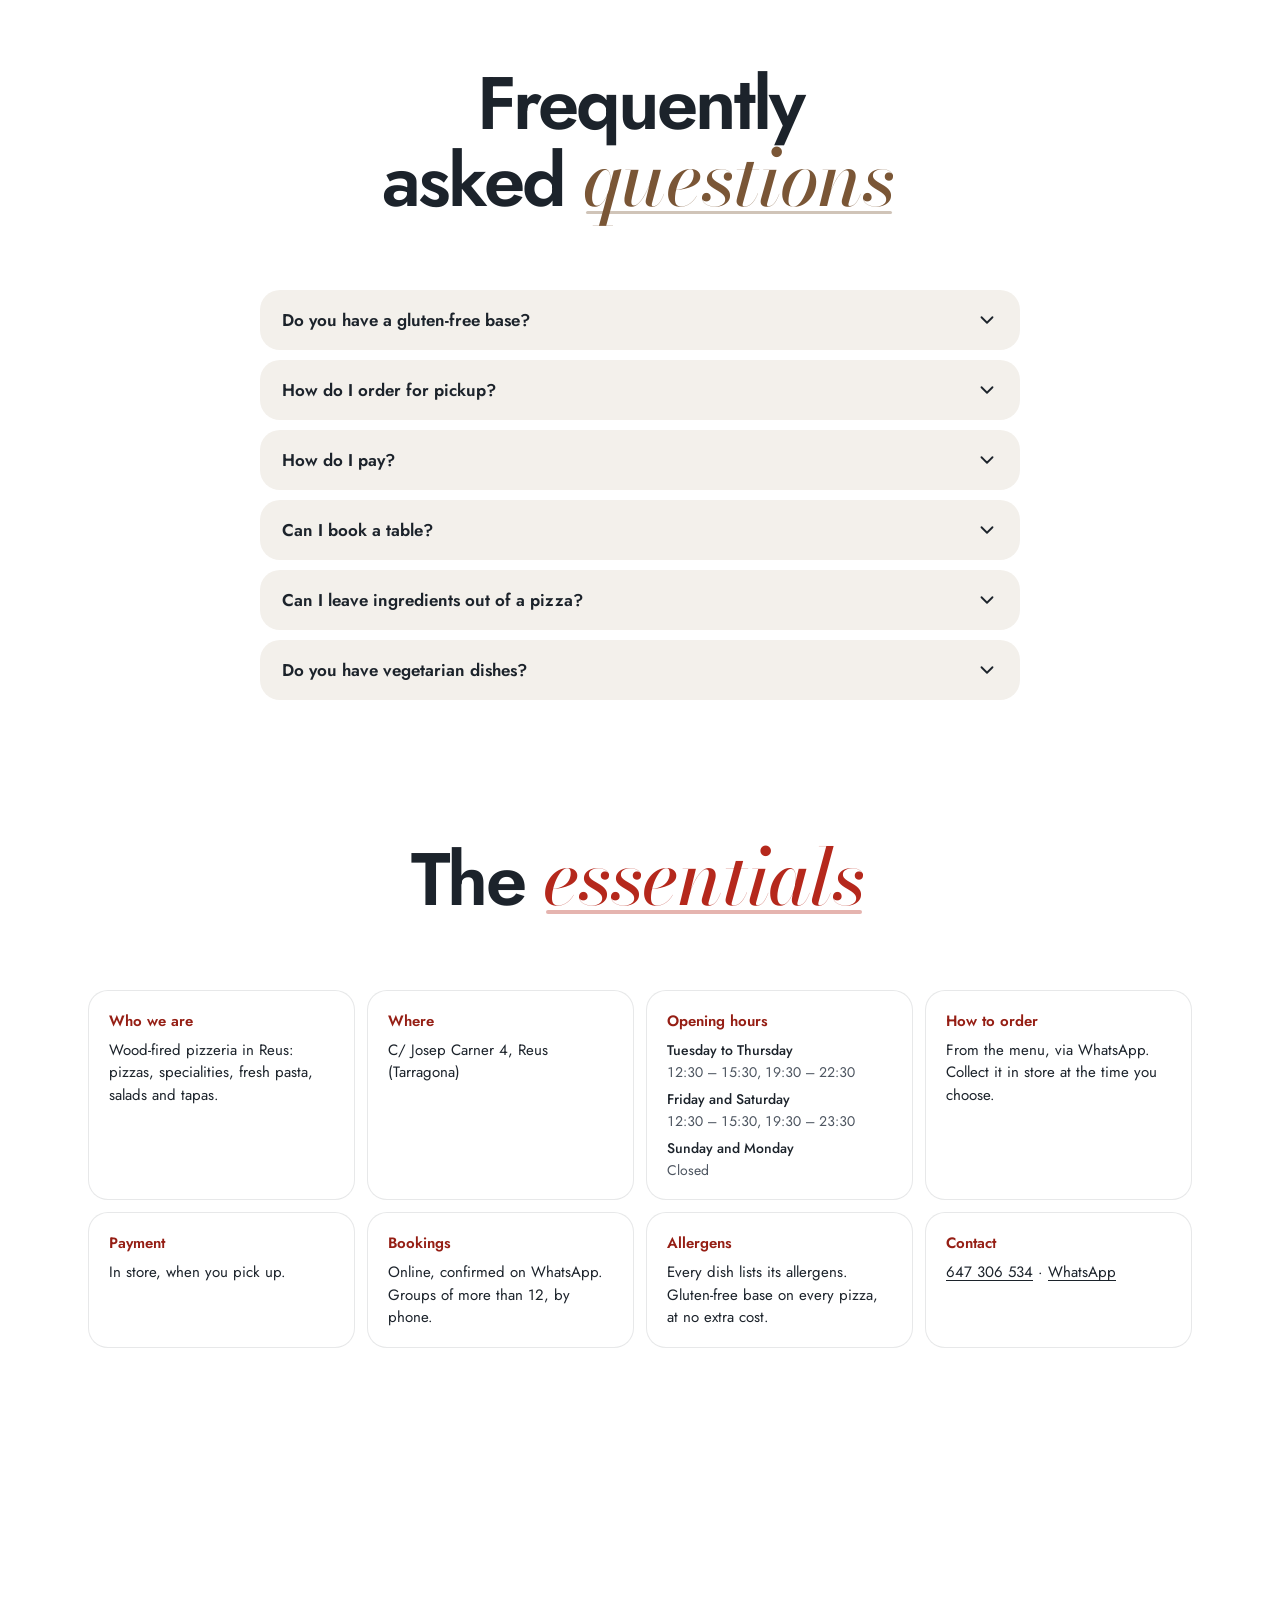
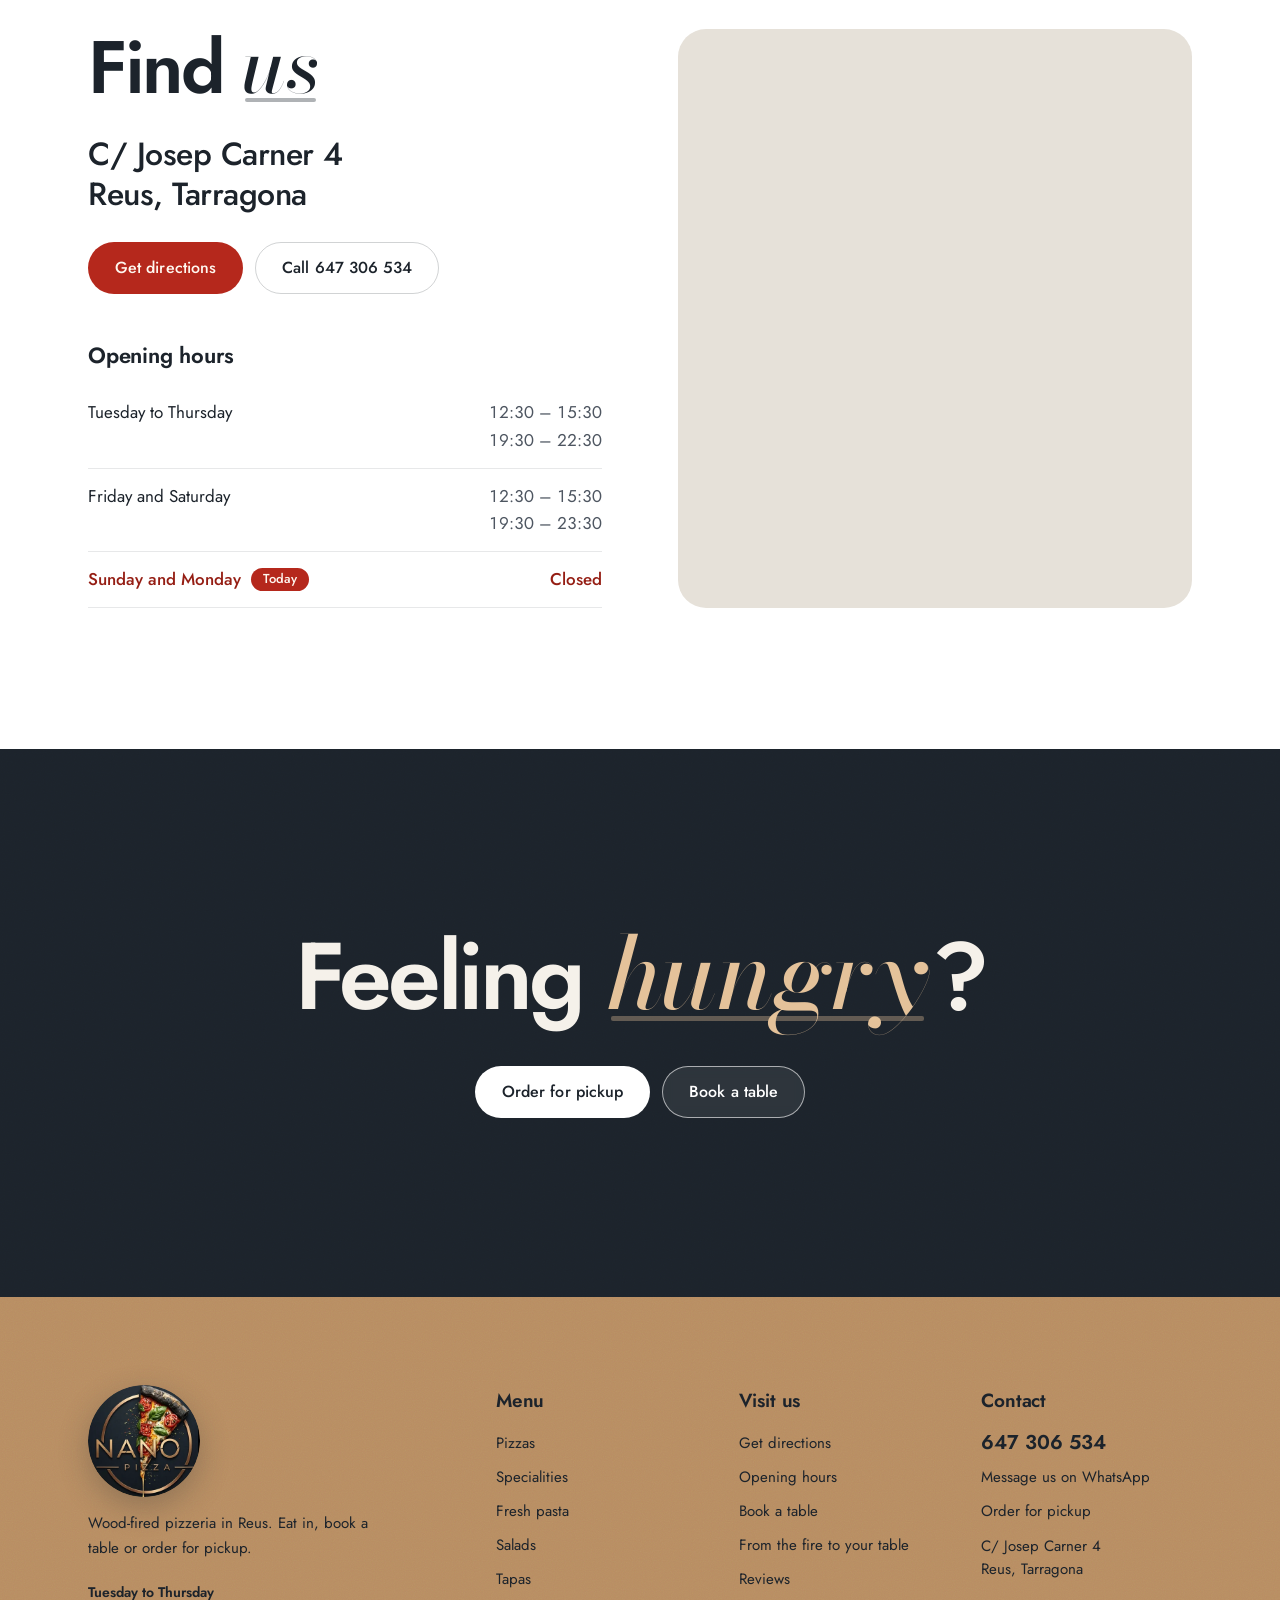
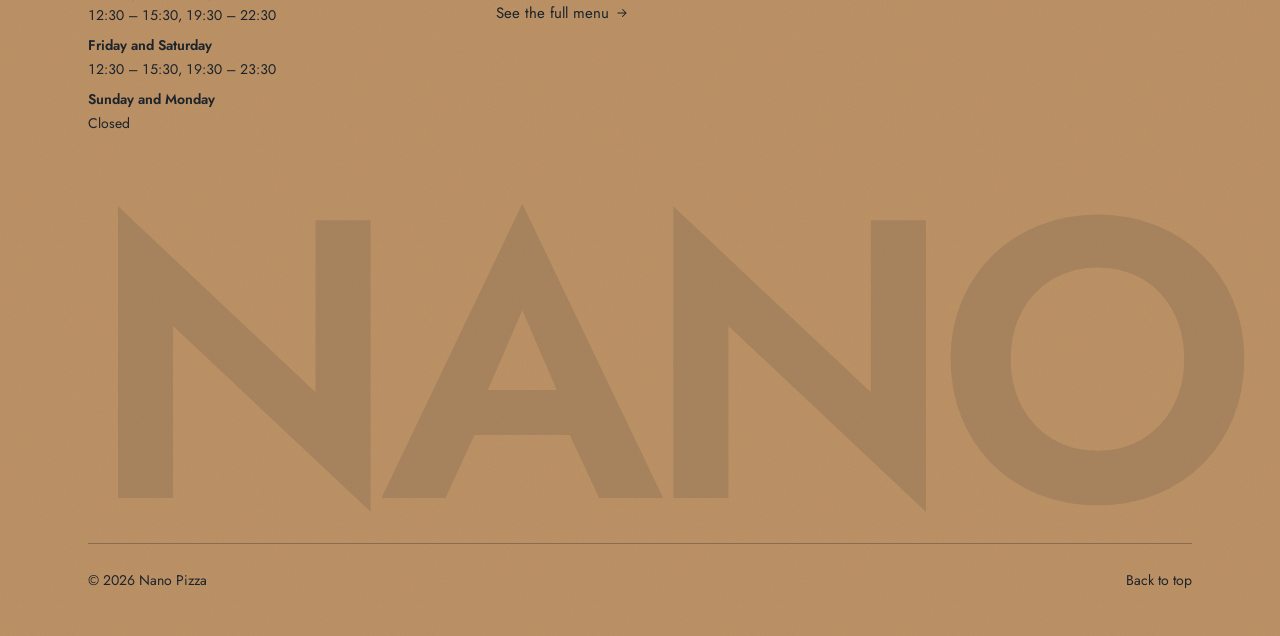
==== commit 1ea19e15: "Portada: fuera el año de apertura Han abierto este año; la línea queda en «Horno de leña en Reus».  " ====
--- a/index.html
+++ b/index.html
@@ -498,7 +498,7 @@
   <section class="hero" id="top">
     <div class="hero-bg" aria-hidden="true"><img src="Imagenes/Demo/horno-llamas-1920.webp" srcset="Imagenes/Demo/horno-llamas-960.webp 960w, Imagenes/Demo/horno-llamas-1920.webp 1920w" sizes="100vw" width="1920" height="1280" alt="" fetchpriority="high"></div>
     <div class="wrap hero-in">
-      <p class="hero-est" data-i18n="hero_est">Horno de leña en Reus · desde 2023</p>
+      <p class="hero-est" data-i18n="hero_est">Horno de leña en Reus</p>
       <h1 class="hero-t">
         <span class="ln"><span class="ln-in" data-i18n="hero_t1">Pizza de leña</span></span>
         <span class="ln"><span class="ln-in"><span data-i18n="hero_t2">para</span> <mark class="mk mk-red cycle" aria-hidden="true"><span class="cycle-w" data-i18n="hero_w0">comer aquí</span></mark><span class="sr-only" data-i18n="hero_sr">comer aquí, para llevar o para compartir</span></span></span>
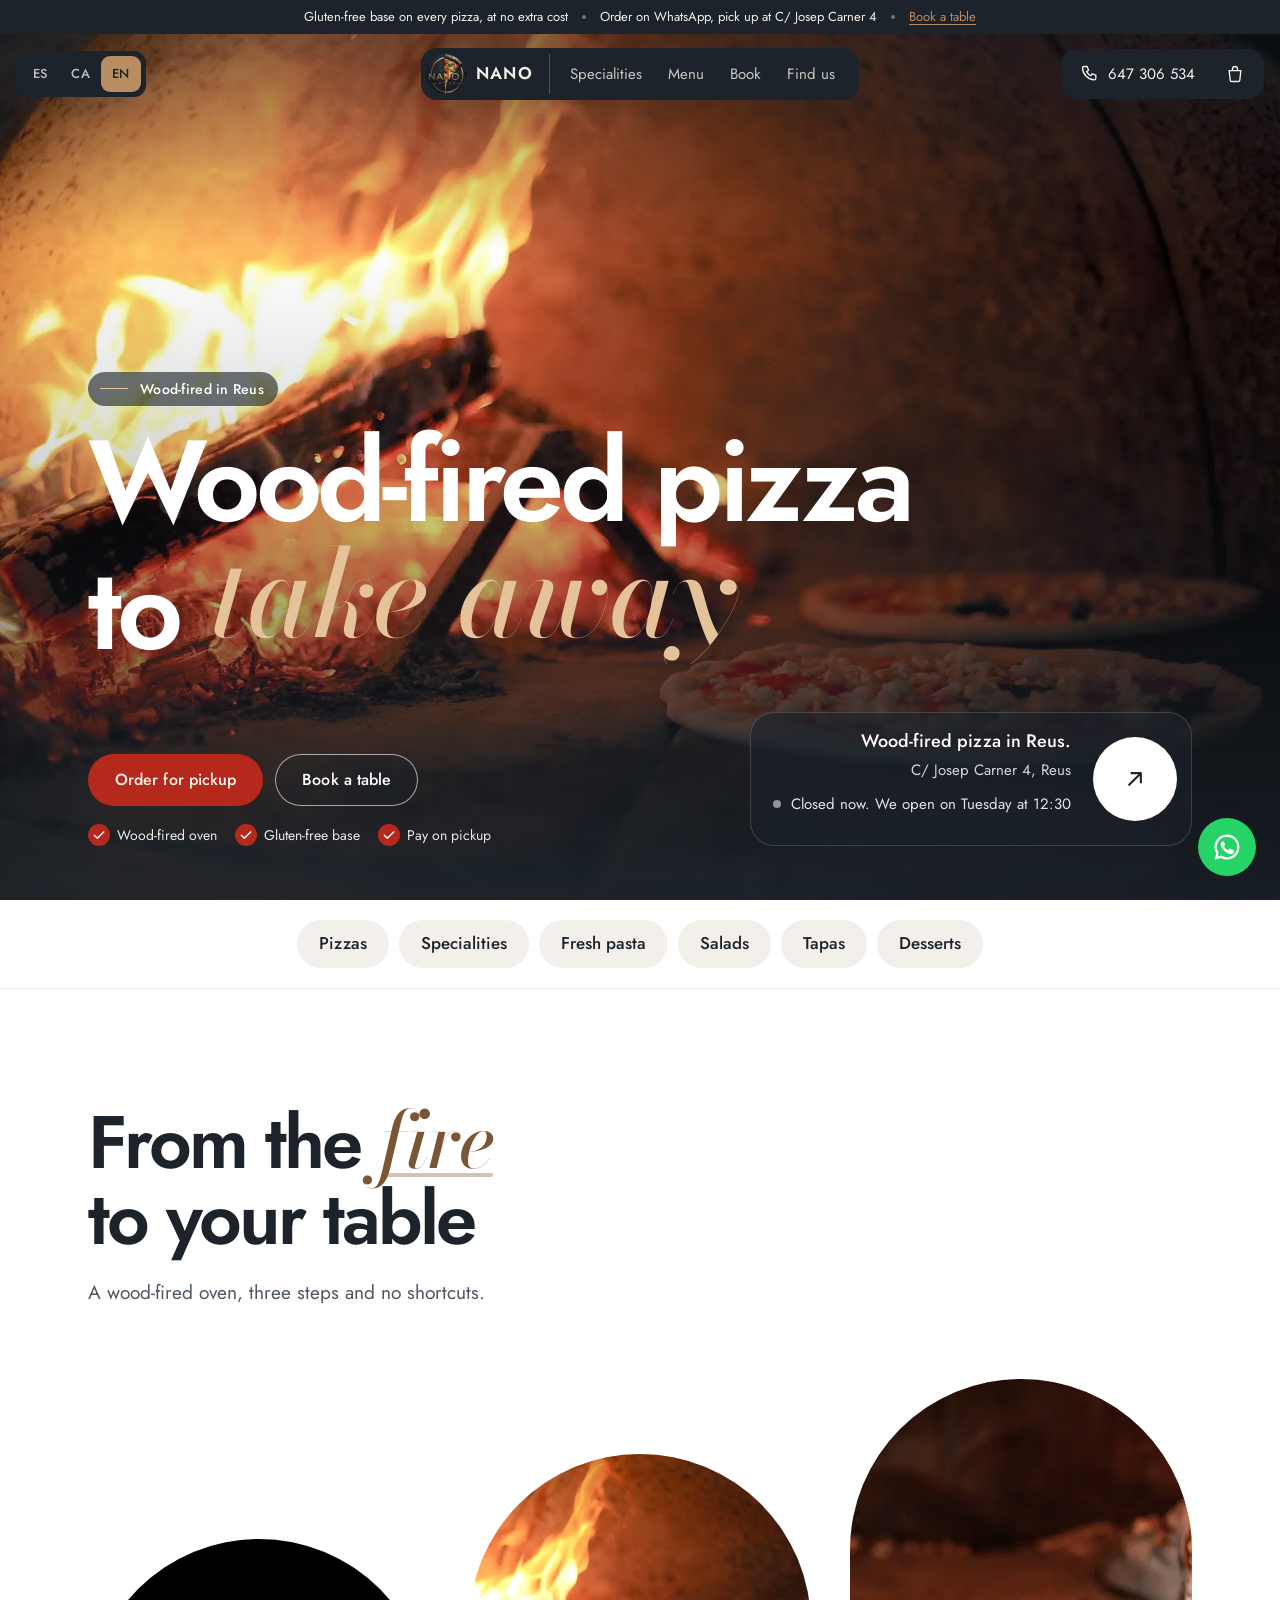
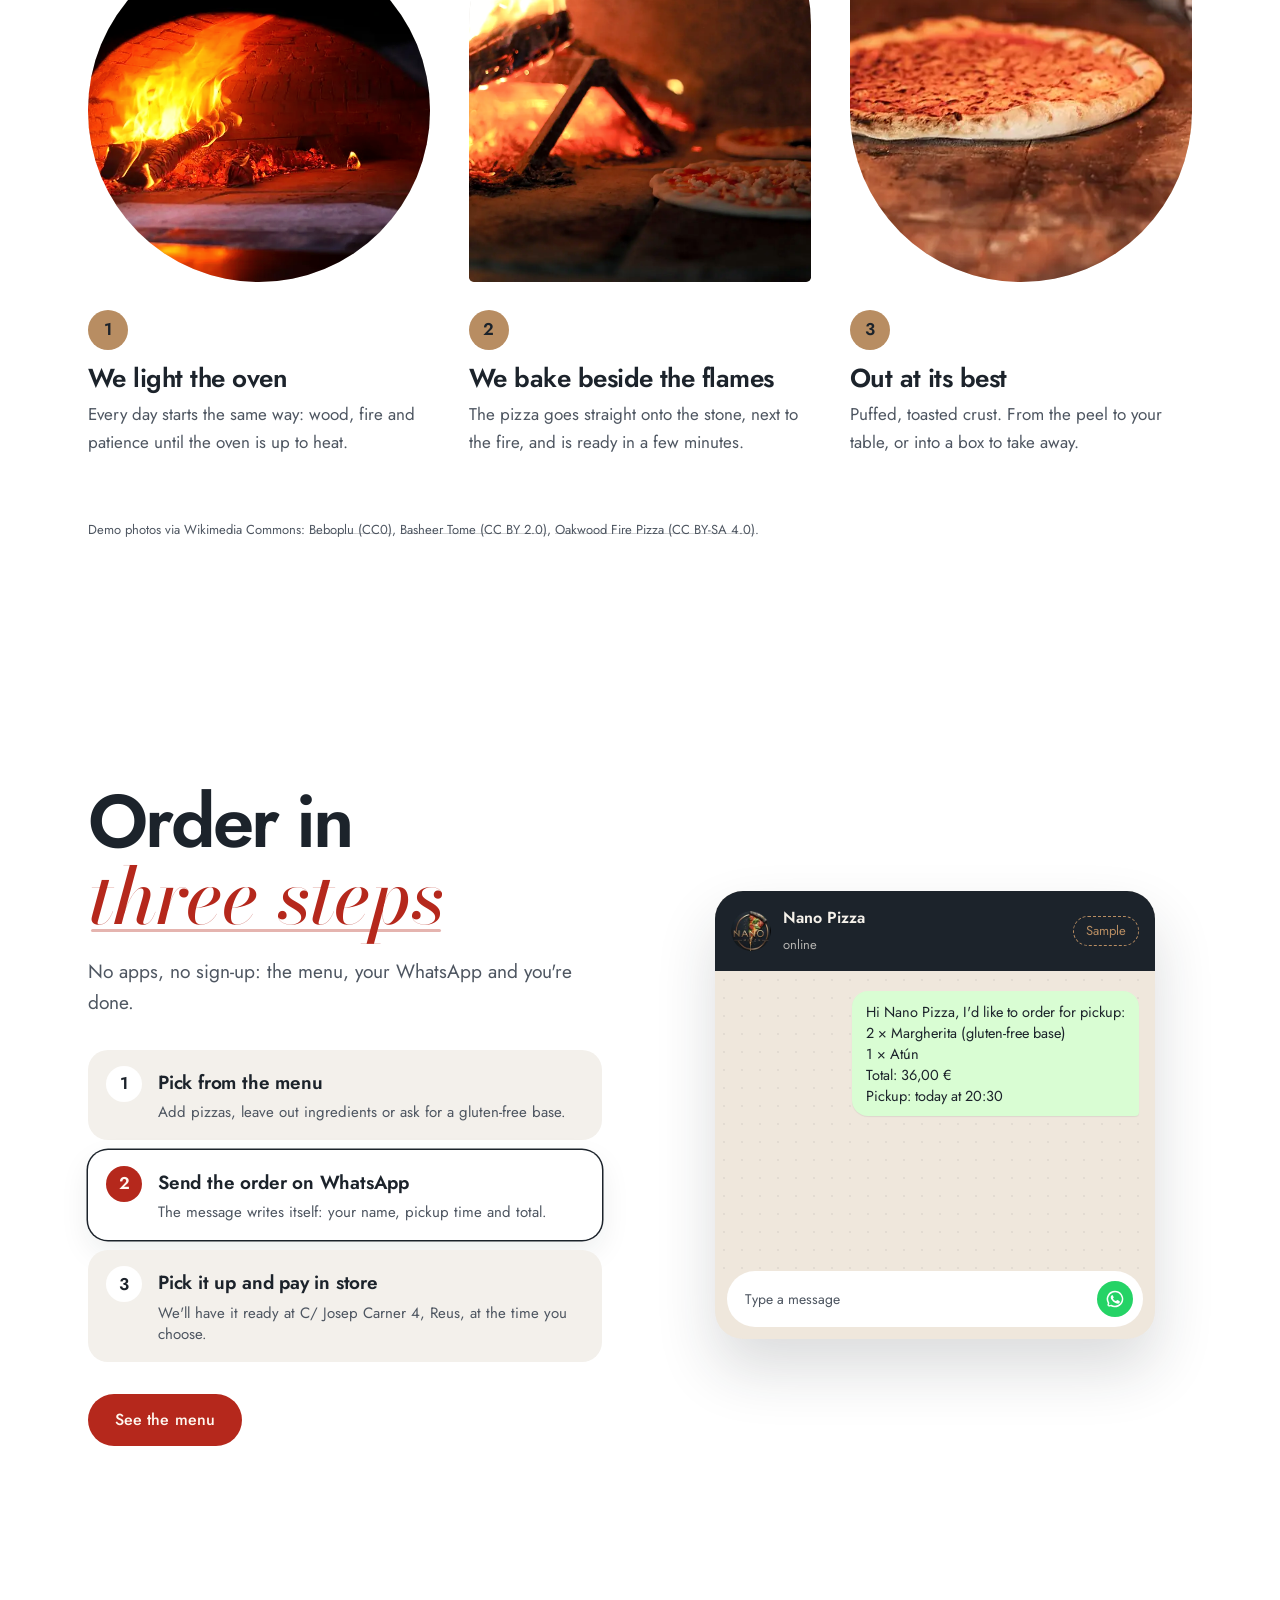
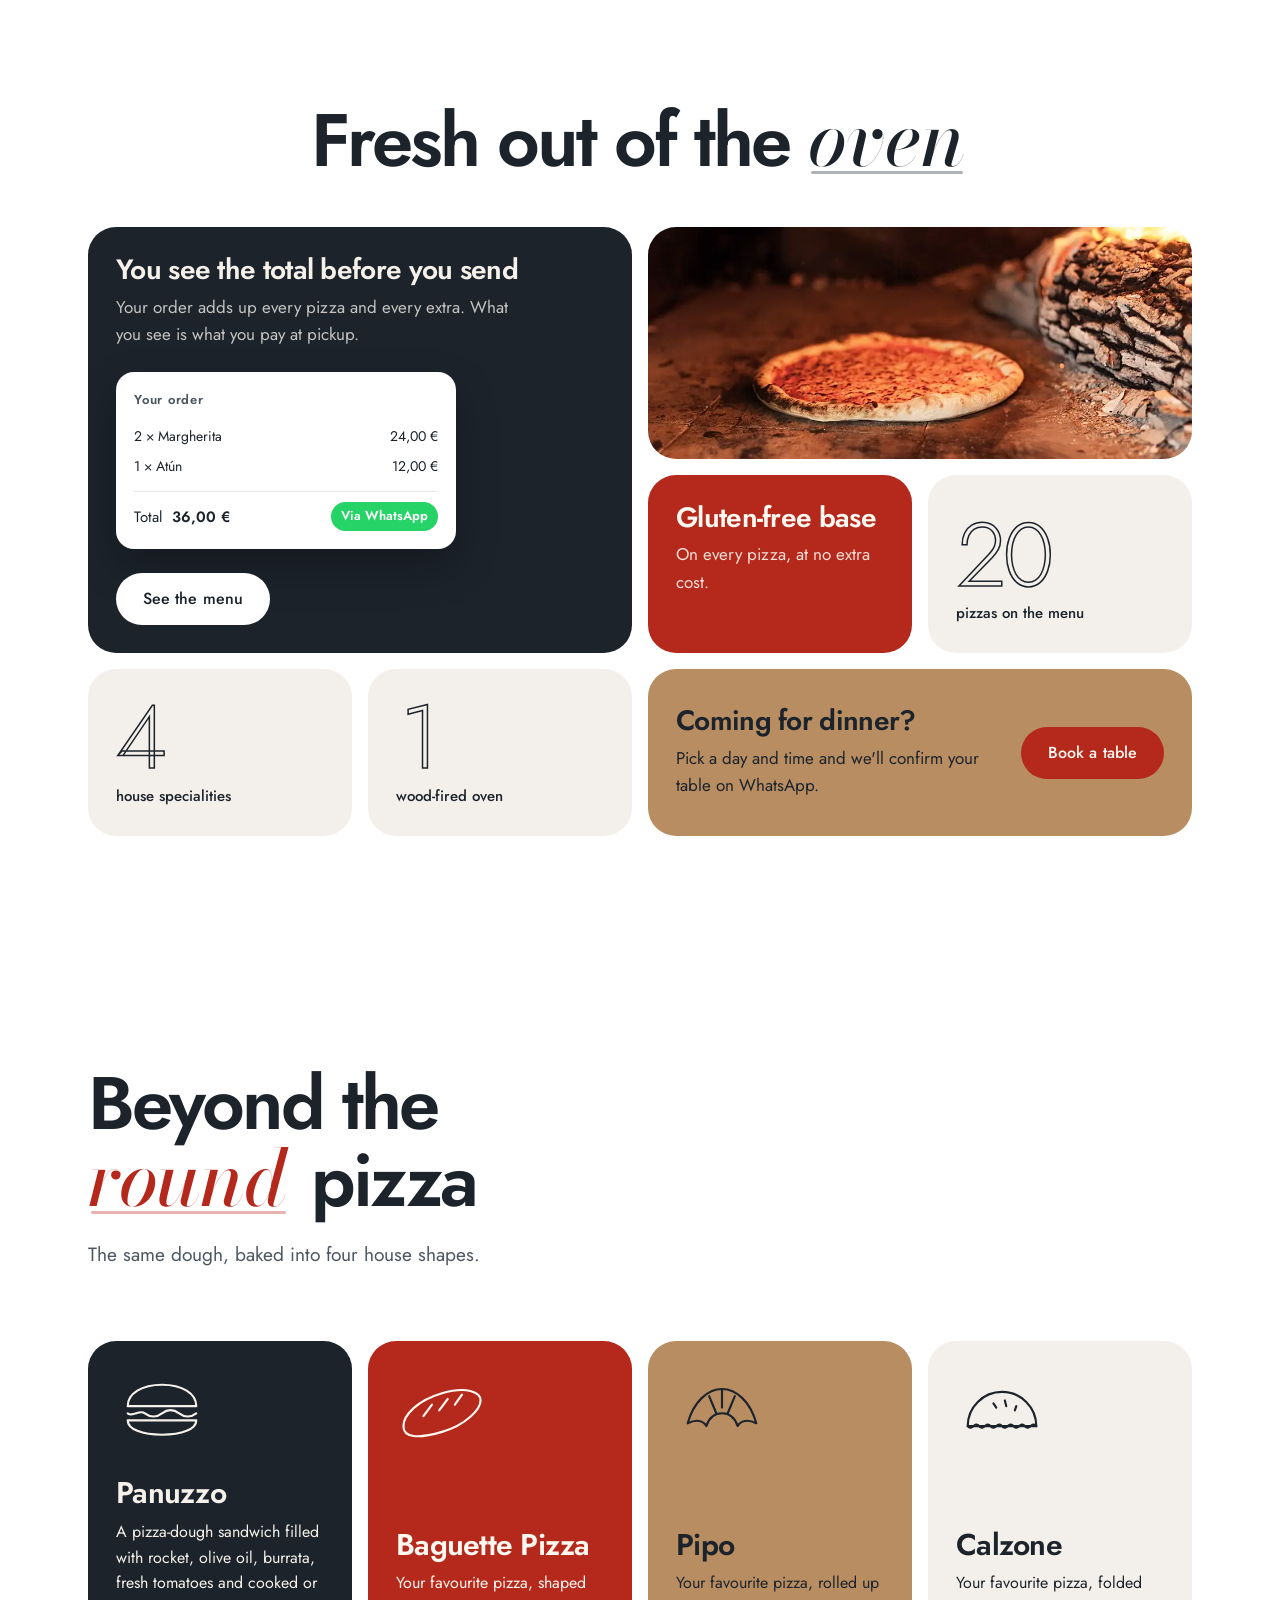
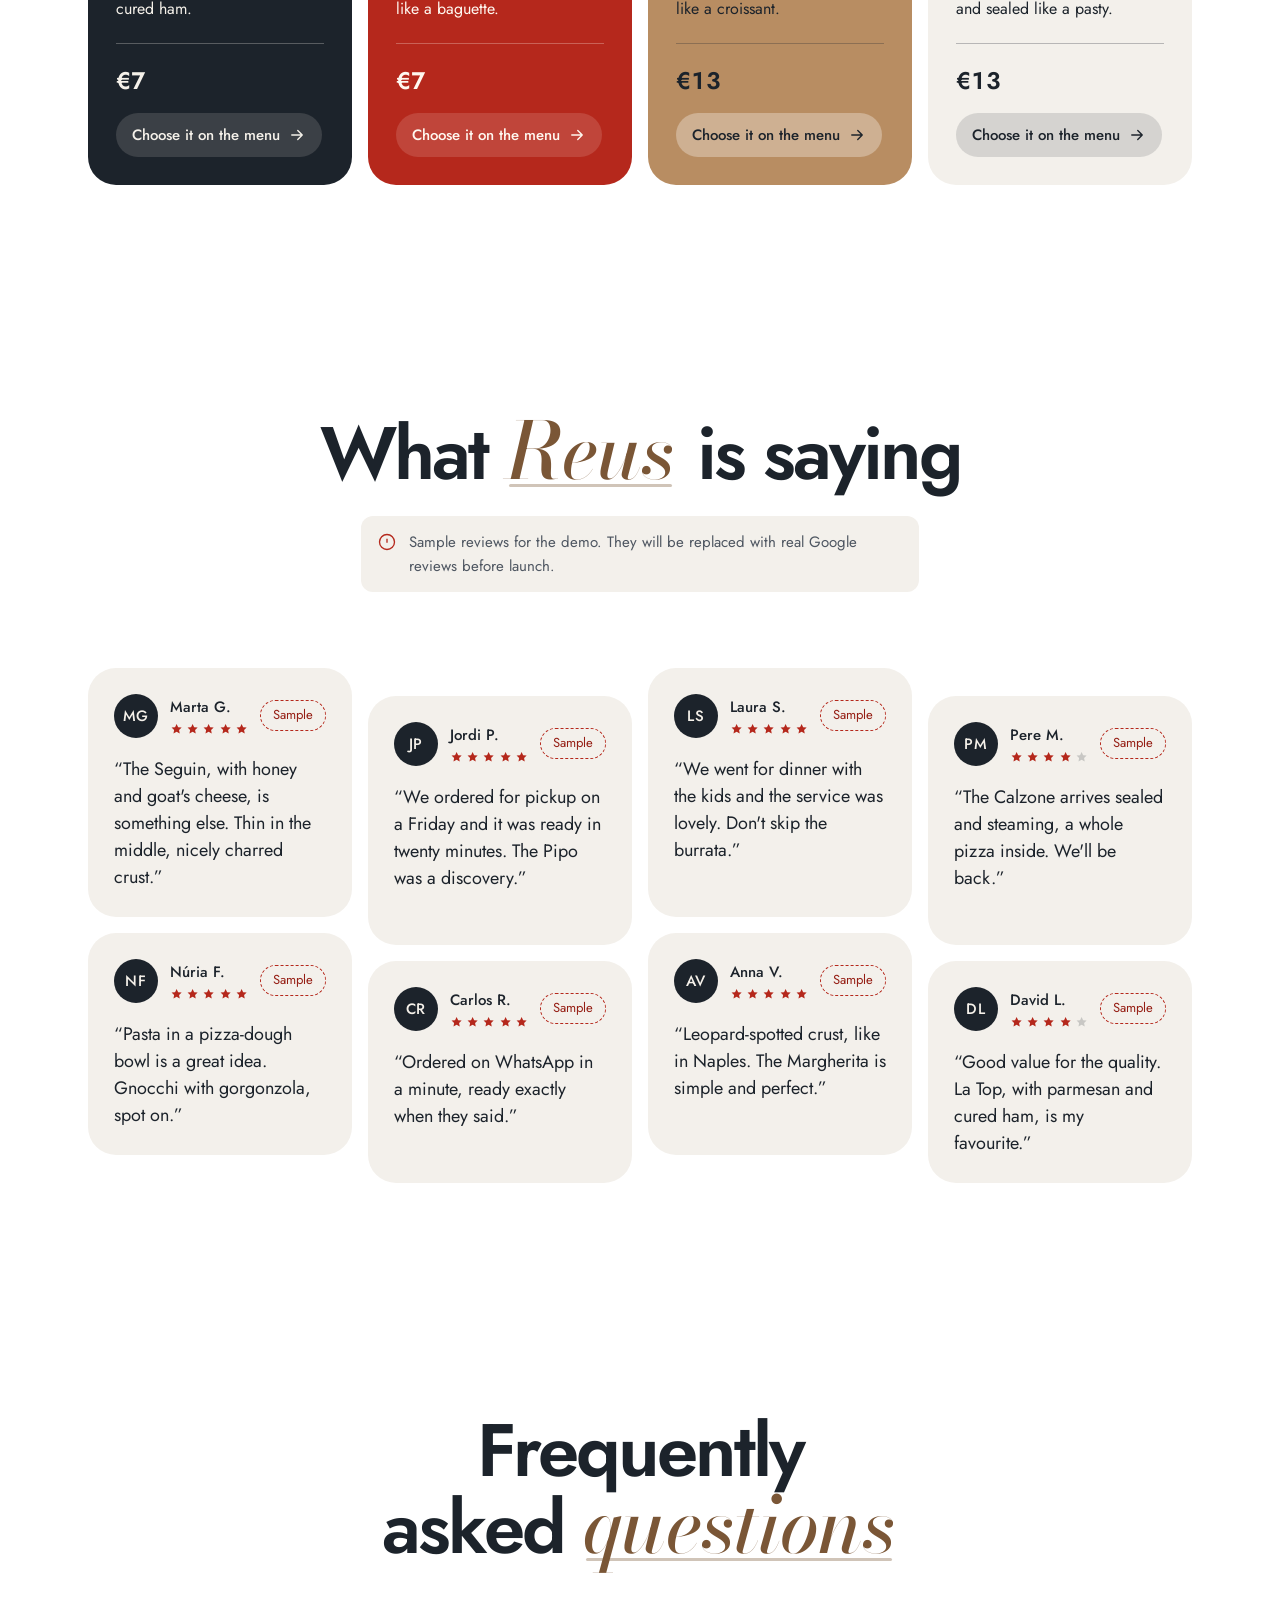
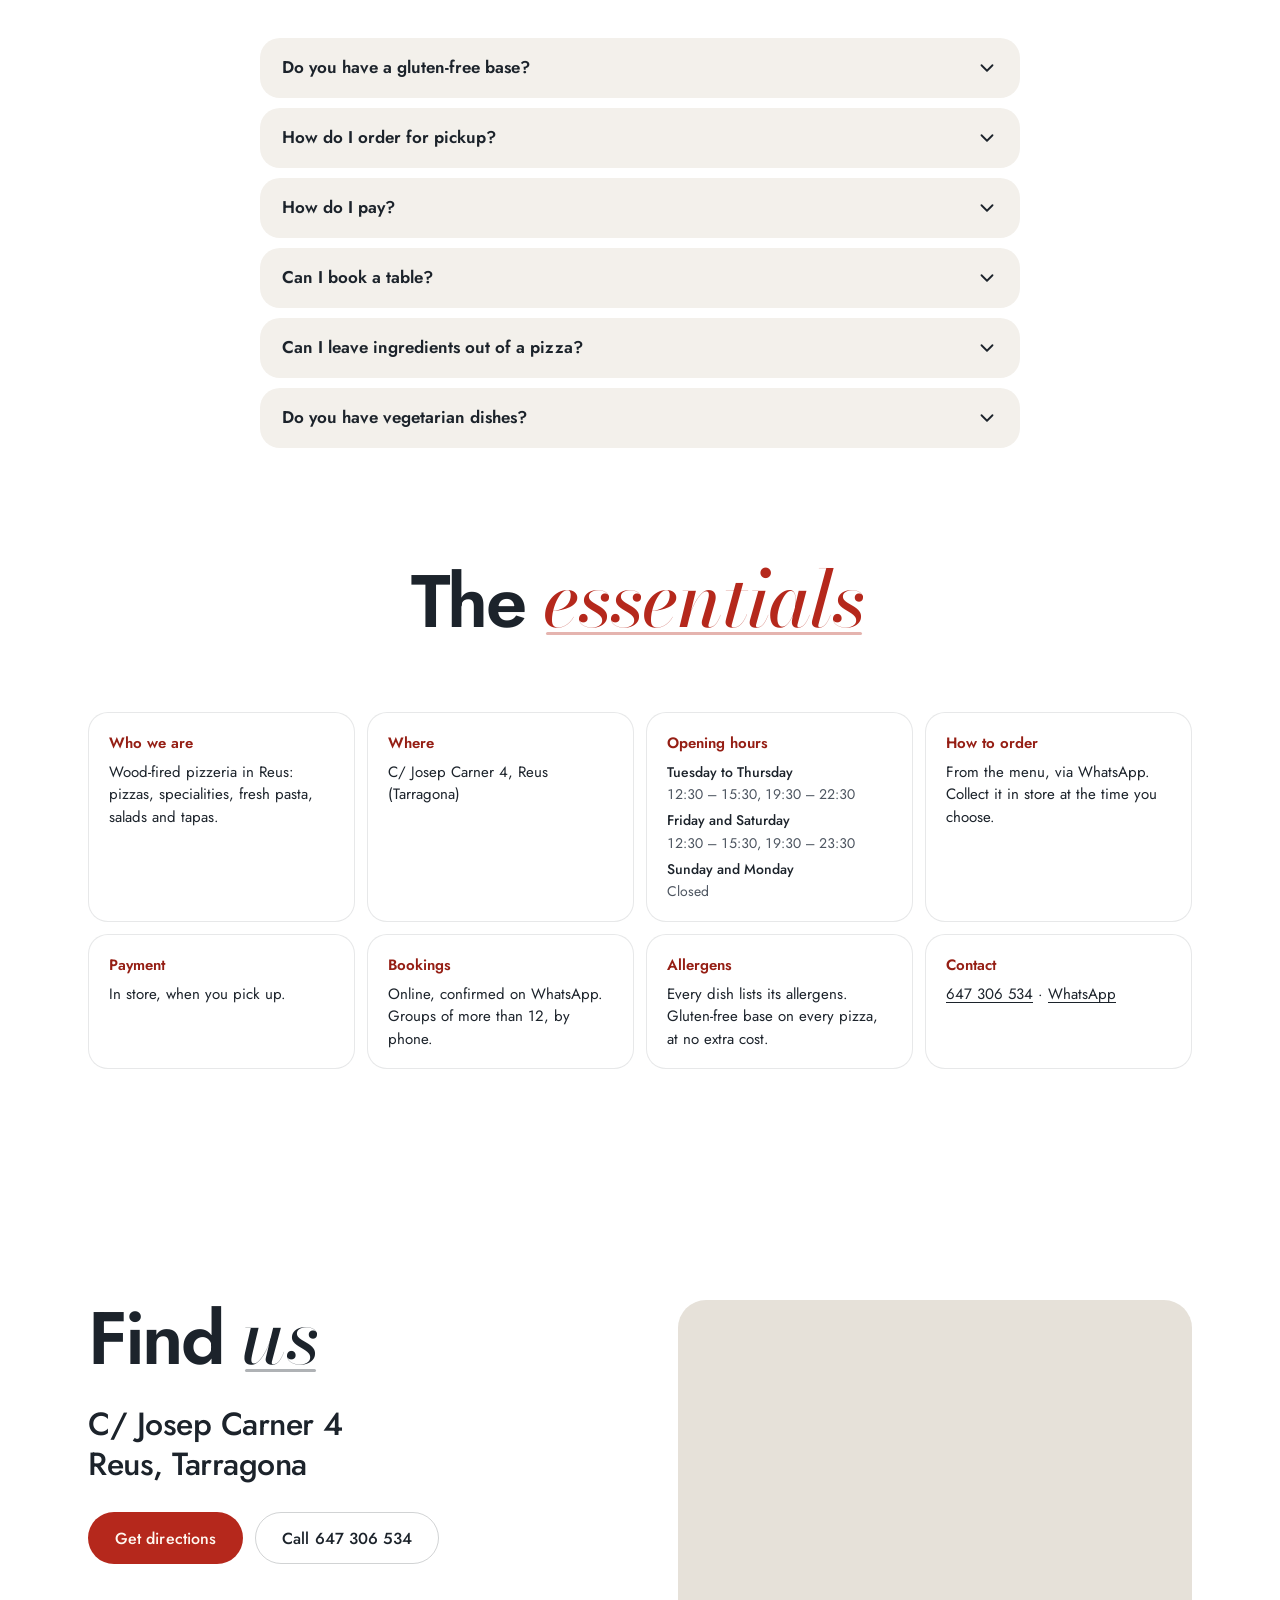
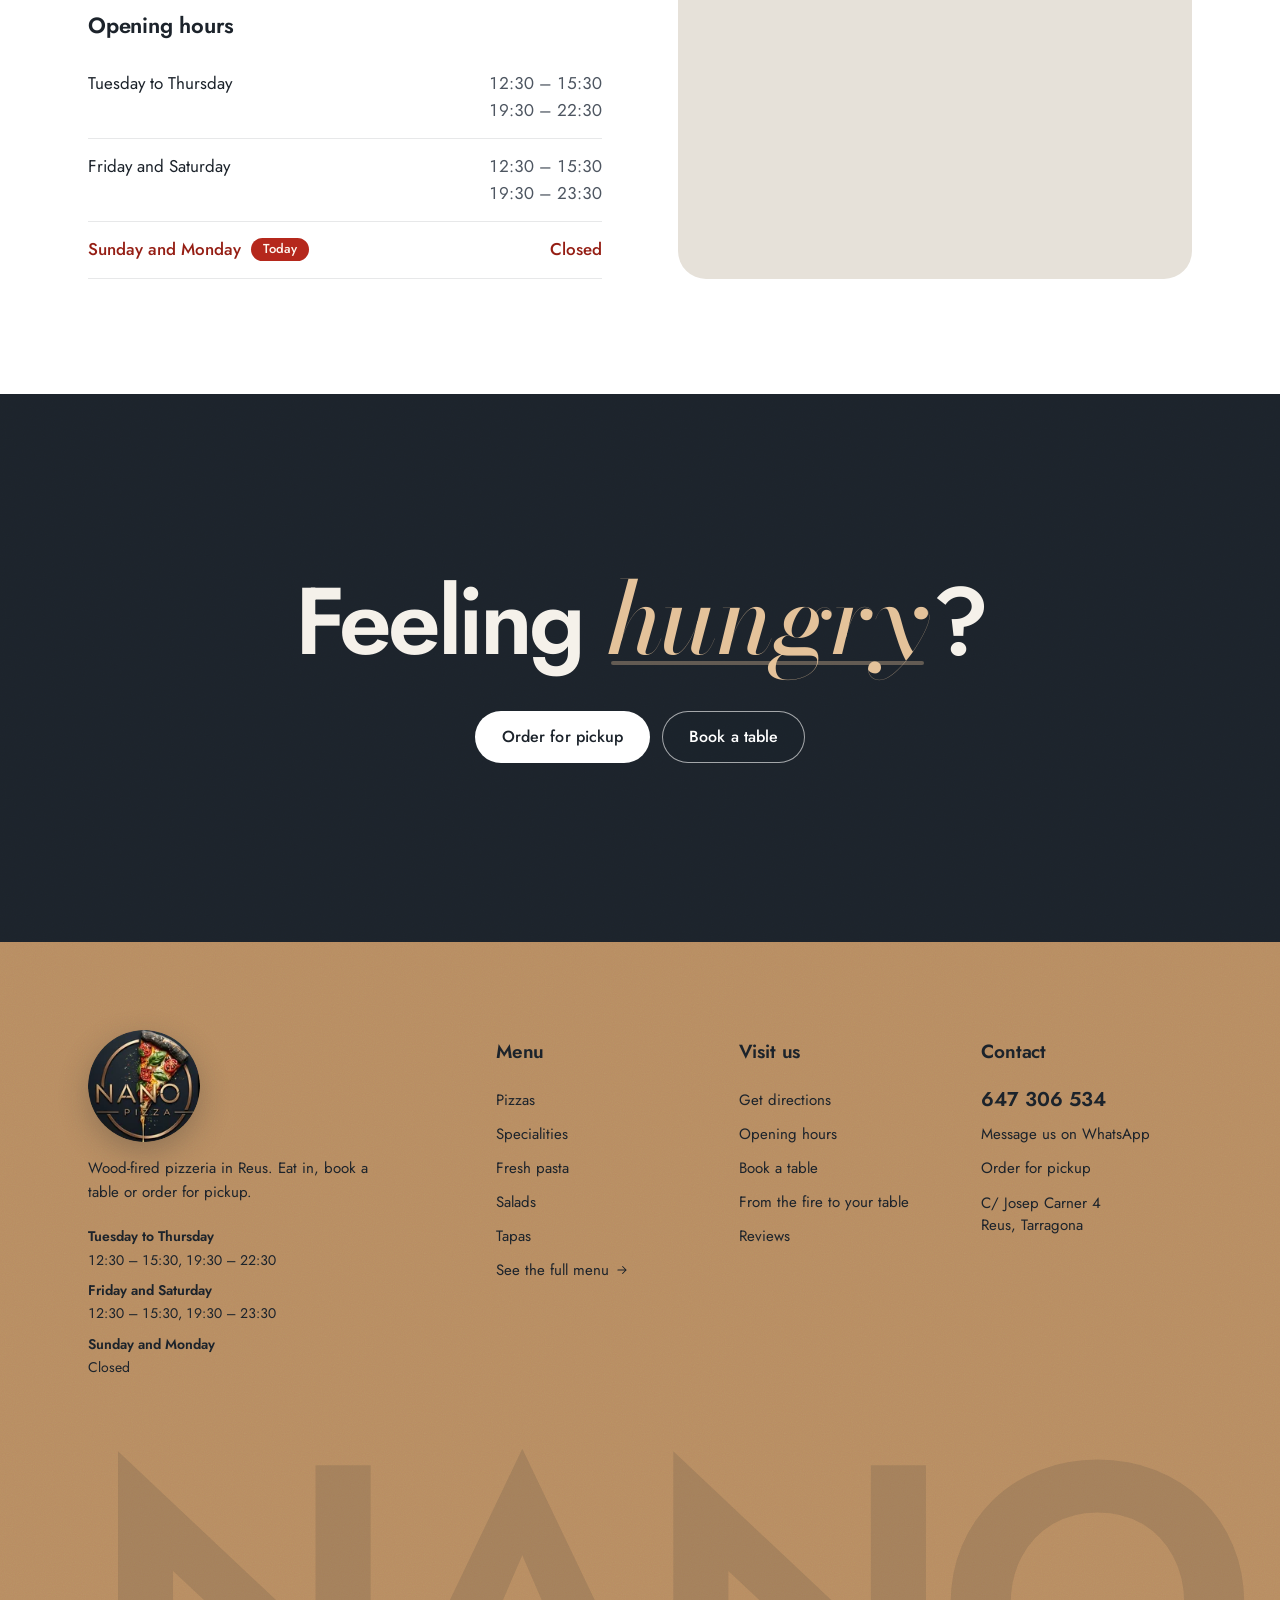
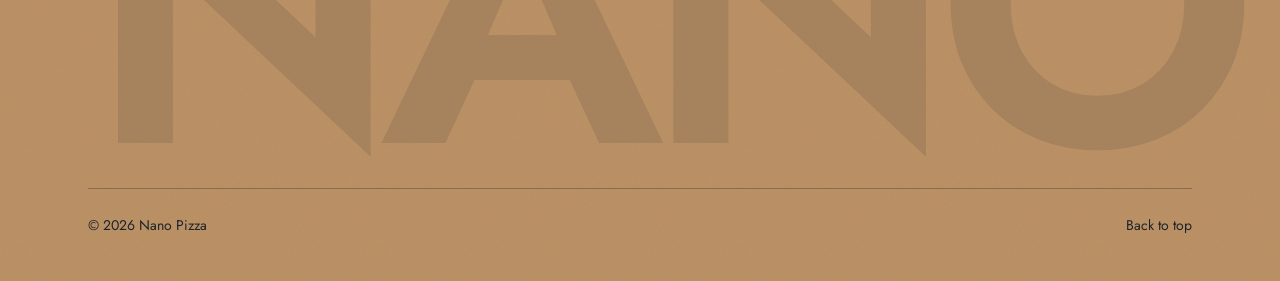
==== commit 59fdec97: "Auditoría: velocidad, zonas táctiles, espaciado y SEO - Portada más rápida: fuera :has() en la raíz " ====
--- a/index.html
+++ b/index.html
@@ -21,6 +21,7 @@
 <meta property="og:image" content="Imagenes/og-nano.jpg">
 <meta property="og:image:width" content="1200">
 <meta property="og:image:height" content="630">
+<meta property="og:image:alt" content="Logo de Nano Pizza, pizzería con horno de leña en Reus">
 <meta property="og:locale" content="es_ES">
 <meta property="og:locale:alternate" content="ca_ES">
 <meta property="og:locale:alternate" content="en_GB">
@@ -431,7 +432,6 @@
 }
 </script>
 <link rel="preload" href="fonts/jost-normal-latin.woff2" as="font" type="font/woff2" crossorigin>
-<link rel="preload" href="fonts/bodoni-moda-italic-latin.woff2" as="font" type="font/woff2" crossorigin>
 <link rel="stylesheet" href="css/nano.css">
 <noscript><style>.lang,.menu-toggle,.rv-controls,.tabs,.add,.seg,.pick,.cart-btn,.bar,.pasta-group,.pasta .check,[data-status]{display:none!important}</style></noscript>
 </head>
@@ -765,7 +765,7 @@
     <div class="foot-glow" aria-hidden="true"></div>
     <div class="foot-main">
       <div class="foot-brand">
-        <a class="foot-name" href="index.html" translate="no"><img class="foot-emblem" src="Imagenes/marca-nano-320.webp" width="128" height="128" alt="Nano Pizza" loading="lazy"></a>
+        <a class="foot-name" href="index.html" translate="no"><img class="foot-emblem" src="Imagenes/marca-nano-320.webp" srcset="Imagenes/marca-nano-144.webp 144w, Imagenes/marca-nano-320.webp 320w" sizes="112px" width="128" height="128" alt="Nano Pizza" loading="lazy" decoding="async"></a>
         <p class="foot-desc" data-i18n="foot_desc">Pizzería con horno de leña en Reus. Ven a comer, reserva mesa o pídela para recoger.</p>
         <dl class="foot-hours" id="foot-hours"><!--pre:foot-hours--><div><dt>Martes a jueves</dt><dd>12:30 – 15:30, 19:30 – 22:30</dd></div><div><dt>Viernes y sábado</dt><dd>12:30 – 15:30, 19:30 – 23:30</dd></div><div><dt>Domingo y lunes</dt><dd>Cerrado</dd></div><!--/pre:foot-hours--></dl>
       </div>
--- a/css/nano.css
+++ b/css/nano.css
@@ -53,7 +53,7 @@
 .skip{position:absolute;left:16px;top:-60px;z-index:200;background:var(--accent);color:var(--on-accent);padding:10px 16px;border-radius:var(--r-s);font-weight:500;text-decoration:none}
 .skip:focus{top:12px}
 .wrap{width:100%;max-width:var(--maxw);margin-inline:auto;padding-inline:var(--gutter)}
-.section{position:relative;z-index:2;padding-block:clamp(80px,11vw,150px)}
+.section{position:relative;z-index:2;padding-block:clamp(72px,9vw,128px)}
 [id]{scroll-margin-top:8px}
 /* Controles de la carta: que el foco del teclado no quede debajo de las pestañas fijas */
 #panels :is(button,select,input,a,[tabindex]){scroll-margin-top:calc(var(--tabs-h,56px) + 16px)}
@@ -89,7 +89,7 @@
 @media (hover:hover) and (pointer:fine){.btn-ghost:hover{border-color:var(--ink)}}
 .btn-light{background:#fff;color:var(--ink)}
 @media (hover:hover) and (pointer:fine){.btn-light:hover{background:var(--bronze)}}
-.btn-glass{border-color:rgba(255,255,255,.6);color:#fff;background:rgba(255,255,255,.08);-webkit-backdrop-filter:blur(6px);backdrop-filter:blur(6px)}
+.btn-glass{border-color:rgba(255,255,255,.6);color:#fff;background:rgba(28,35,43,.35)}
 @media (hover:hover) and (pointer:fine){.btn-glass:hover{background:rgba(255,255,255,.2)}}
 .btn-block{width:100%}
 
@@ -150,7 +150,7 @@
   .nav-in{grid-template-columns:auto 1fr auto;gap:8px}
   .nav-pill{grid-column:1;grid-row:1}
   .nav .lang{grid-column:2;grid-row:1;justify-self:end;padding:4px;border-radius:14px}
-  .nav .lang button{min-width:34px;height:34px;padding:0 6px;font-size:12px}
+  .nav .lang button{min-width:38px;height:40px;padding:0 6px;font-size:12.5px}
   .nav-end{grid-column:3;grid-row:1}
   .mobile-menu .lang{display:none}
   .is-mesa .nav-end{display:none}
@@ -203,10 +203,9 @@
 }
 /* Entrada al cargar: la foto se asienta, las líneas suben desde su máscara, luego el pie */
 .anim .hero-bg img{animation:settle 1.8s var(--ease-out) both}
-.anim .ln-in{animation:rise 1s var(--ease-out) both}
-.anim .ln:nth-child(1) .ln-in{animation-delay:.12s}
-.anim .ln:nth-child(2) .ln-in{animation-delay:.24s}
-.anim .hero-foot{animation:fadeIn .9s var(--ease-out) .55s both}
+.anim .ln-in{animation:rise .7s var(--ease-out) both}
+.anim .ln:nth-child(2) .ln-in{animation-delay:.08s}
+.anim .hero-foot{animation:fadeIn .7s var(--ease-out) .3s both}
 @keyframes settle{from{transform:scale(1.12)}to{transform:none}}
 @keyframes rise{from{transform:translateY(105%)}to{transform:none}}
 @keyframes fadeIn{from{opacity:0;transform:translateY(14px)}to{opacity:1;transform:none}}
@@ -607,7 +606,7 @@
 .foot-hours dt{font-weight:600}
 .foot-hours dd{margin:0}
 .foot-nav{display:grid;grid-template-columns:repeat(2,minmax(0,1fr));gap:32px}
-.foot-title{display:inline-flex;align-items:center;min-height:32px;font-weight:600;font-size:19px;letter-spacing:-.01em;color:var(--ink);text-decoration:none}
+.foot-title{display:inline-flex;align-items:center;min-height:44px;font-weight:600;font-size:19px;letter-spacing:-.01em;color:var(--ink);text-decoration:none}
 .foot-list{list-style:none;margin:10px 0 0;padding:0;display:grid;gap:2px}
 .foot-a{display:inline-flex;align-items:center;gap:6px;min-height:32px;color:var(--ink);text-decoration:none}
 .foot-phone{font-weight:600;font-size:20px}
@@ -682,8 +681,7 @@
 .flyer{position:fixed;z-index:300;width:14px;height:14px;margin:-7px 0 0 -7px;border-radius:50%;background:var(--accent);pointer-events:none}
 
 /* ---------- Barra de avisos (arriba del todo; se va al bajar) ---------- */
-:root{--tb:0px}
-:root:has(.topbar){--tb:34px}
+:root{--tb:34px}
 :root.scrolled,:root.is-mesa{--tb:0px}
 .topbar{position:fixed;inset:0 0 auto;z-index:calc(var(--z-nav) + 1);height:34px;background:var(--ink);color:var(--paper);font-size:13px;transform:translateY(calc(var(--tb) - 34px));transition:transform .3s var(--ease-out)}
 .topbar-in{display:flex;align-items:center;justify-content:center;gap:14px;height:100%;margin:0;padding:0 16px;white-space:nowrap;overflow:hidden}
@@ -708,7 +706,7 @@
 .hero-proof{display:flex;flex-wrap:wrap;gap:8px 18px;list-style:none;margin:0;padding:0;font-size:14px;color:rgba(255,255,255,.9)}
 .hero-proof li{display:inline-flex;align-items:center;gap:7px}
 .hero-proof svg{width:16px;height:16px;padding:3px;border-radius:50%;background:var(--accent);color:#fff;flex:none;box-sizing:content-box}
-.hero-side{padding:14px 14px 14px 22px;border-radius:24px;background:rgba(28,35,43,.42);border:1px solid rgba(255,255,255,.16);-webkit-backdrop-filter:blur(14px);backdrop-filter:blur(14px)}
+.hero-side{padding:14px 14px 14px 22px;border-radius:24px;background:rgba(28,35,43,.62);border:1px solid rgba(255,255,255,.16)}
 @media (max-width:640px){.hero-side{padding:12px 12px 12px 16px}}
 
 /* ---------- Pide en tres pasos: pasos a la izquierda, chat de WhatsApp de ejemplo a la derecha ---------- */
@@ -762,12 +760,12 @@
 .bt-num .stat-n{font-size:clamp(64px,7vw,104px);line-height:.9}
 .bt-l{font-size:15px;font-weight:500}
 .receipt{width:min(100%,340px);padding:18px;border-radius:18px;background:var(--bg);color:var(--ink);box-shadow:0 18px 40px rgba(0,0,0,.25)}
-.rc-l{margin:0 0 10px!important;font-size:12px!important;font-weight:600;letter-spacing:.06em;color:var(--ink-dim)!important}
+.rc-l{margin:0 0 10px!important;font-size:13px!important;font-weight:600;letter-spacing:.06em;color:var(--ink-dim)!important}
 .receipt ul{list-style:none;margin:0;padding:0 0 10px;border-bottom:1px solid var(--line-soft)}
 .receipt li{display:flex;justify-content:space-between;padding:4px 0;font-size:14px}
 .rc-total{display:flex!important;align-items:center;gap:10px;margin:10px 0 0!important;color:var(--ink)!important;font-size:15px}
 .rc-total b{margin-right:auto;font-weight:600}
-.rc-pill{display:inline-flex;align-items:center;padding:4px 10px;border-radius:999px;background:#25D366;color:#fff;font-size:12px;font-weight:600}
+.rc-pill{display:inline-flex;align-items:center;padding:4px 10px;border-radius:999px;background:#25D366;color:#fff;font-size:13px;font-weight:600}
 @media (max-width:860px){
   .bento{grid-template-columns:repeat(2,minmax(0,1fr));grid-template-areas:"a a" "b b" "c d" "e f" "g g"}
   .bt-g{flex-direction:column;align-items:flex-start}
@@ -792,7 +790,7 @@
 
 /* ---------- Revelado: los titulares además se enfocan ---------- */
 .anim.reveal-on :is(.section-head,h2)[data-reveal]{transition:opacity .9s var(--ease-out),transform .9s var(--ease-out),filter .9s var(--ease-out)}
-.anim.reveal-on :is(.section-head,h2)[data-reveal]:not(.in){filter:blur(8px)}
+
 
 /* ---------- Pasos con su pantalla ---------- */
 .how-steps li{list-style:none}
@@ -956,16 +954,15 @@
 
 /* ================= Acabado premium ================= */
 /* Línea de apertura sobre el titular de la portada */
-.hero-est{display:inline-flex;align-items:center;gap:12px;margin:0 0 18px;padding:6px 14px 6px 12px;border-radius:999px;background:rgba(28,35,43,.5);-webkit-backdrop-filter:blur(8px);backdrop-filter:blur(8px);font-size:14px;font-weight:500;letter-spacing:.02em;color:#fff}
+.hero-est{display:inline-flex;align-items:center;gap:12px;margin:0 0 18px;padding:6px 14px 6px 12px;border-radius:999px;background:rgba(28,35,43,.62);font-size:14px;font-weight:500;letter-spacing:.02em;color:#fff}
 .hero-est::before{content:"";width:28px;height:1px;background:var(--bronze-lt)}
 .anim .hero-est{animation:fadeIn .9s var(--ease-out) .05s both}
 /* Grano fino en las zonas oscuras: les da textura de papel impreso */
-.hero::after,.hungry::after,.foot::after{content:"";position:absolute;inset:0;pointer-events:none;opacity:.09;mix-blend-mode:overlay;background-image:url("data:image/svg+xml,%3Csvg xmlns='http://www.w3.org/2000/svg' width='180' height='180'%3E%3Cfilter id='n'%3E%3CfeTurbulence type='fractalNoise' baseFrequency='.9' numOctaves='2' stitchTiles='stitch'/%3E%3C/filter%3E%3Crect width='100%25' height='100%25' filter='url(%23n)'/%3E%3C/svg%3E")}
-.hero::after{z-index:-1}
+.hungry::after,.foot::after{content:"";position:absolute;inset:0;pointer-events:none;opacity:.09;mix-blend-mode:overlay;background-image:url("data:image/svg+xml,%3Csvg xmlns='http://www.w3.org/2000/svg' width='180' height='180'%3E%3Cfilter id='n'%3E%3CfeTurbulence type='fractalNoise' baseFrequency='.9' numOctaves='2' stitchTiles='stitch'/%3E%3C/filter%3E%3Crect width='100%25' height='100%25' filter='url(%23n)'/%3E%3C/svg%3E")}
 .hungry,.foot{isolation:isolate}
 .hungry::after,.foot::after{z-index:-1}
 /* Fotos con el mismo tratamiento: algo más de contraste y calor, para que parezcan de una misma sesión */
-.pc-img,.casa-photo img,.bt-photo img,.cu-img,.dm-list img,.hero-bg img{filter:saturate(1.08) contrast(1.05) sepia(.06)}
+.pc-img,.casa-photo img,.bt-photo img,.cu-img,.dm-list img{filter:saturate(1.08) contrast(1.05) sepia(.06)}
 .pc-media{position:relative}
 .pc-media::after{content:"";position:absolute;inset:0;background:linear-gradient(to top,rgba(28,35,43,.22),transparent 45%);pointer-events:none}
 /* Las fotos se descubren desde dentro al aparecer */
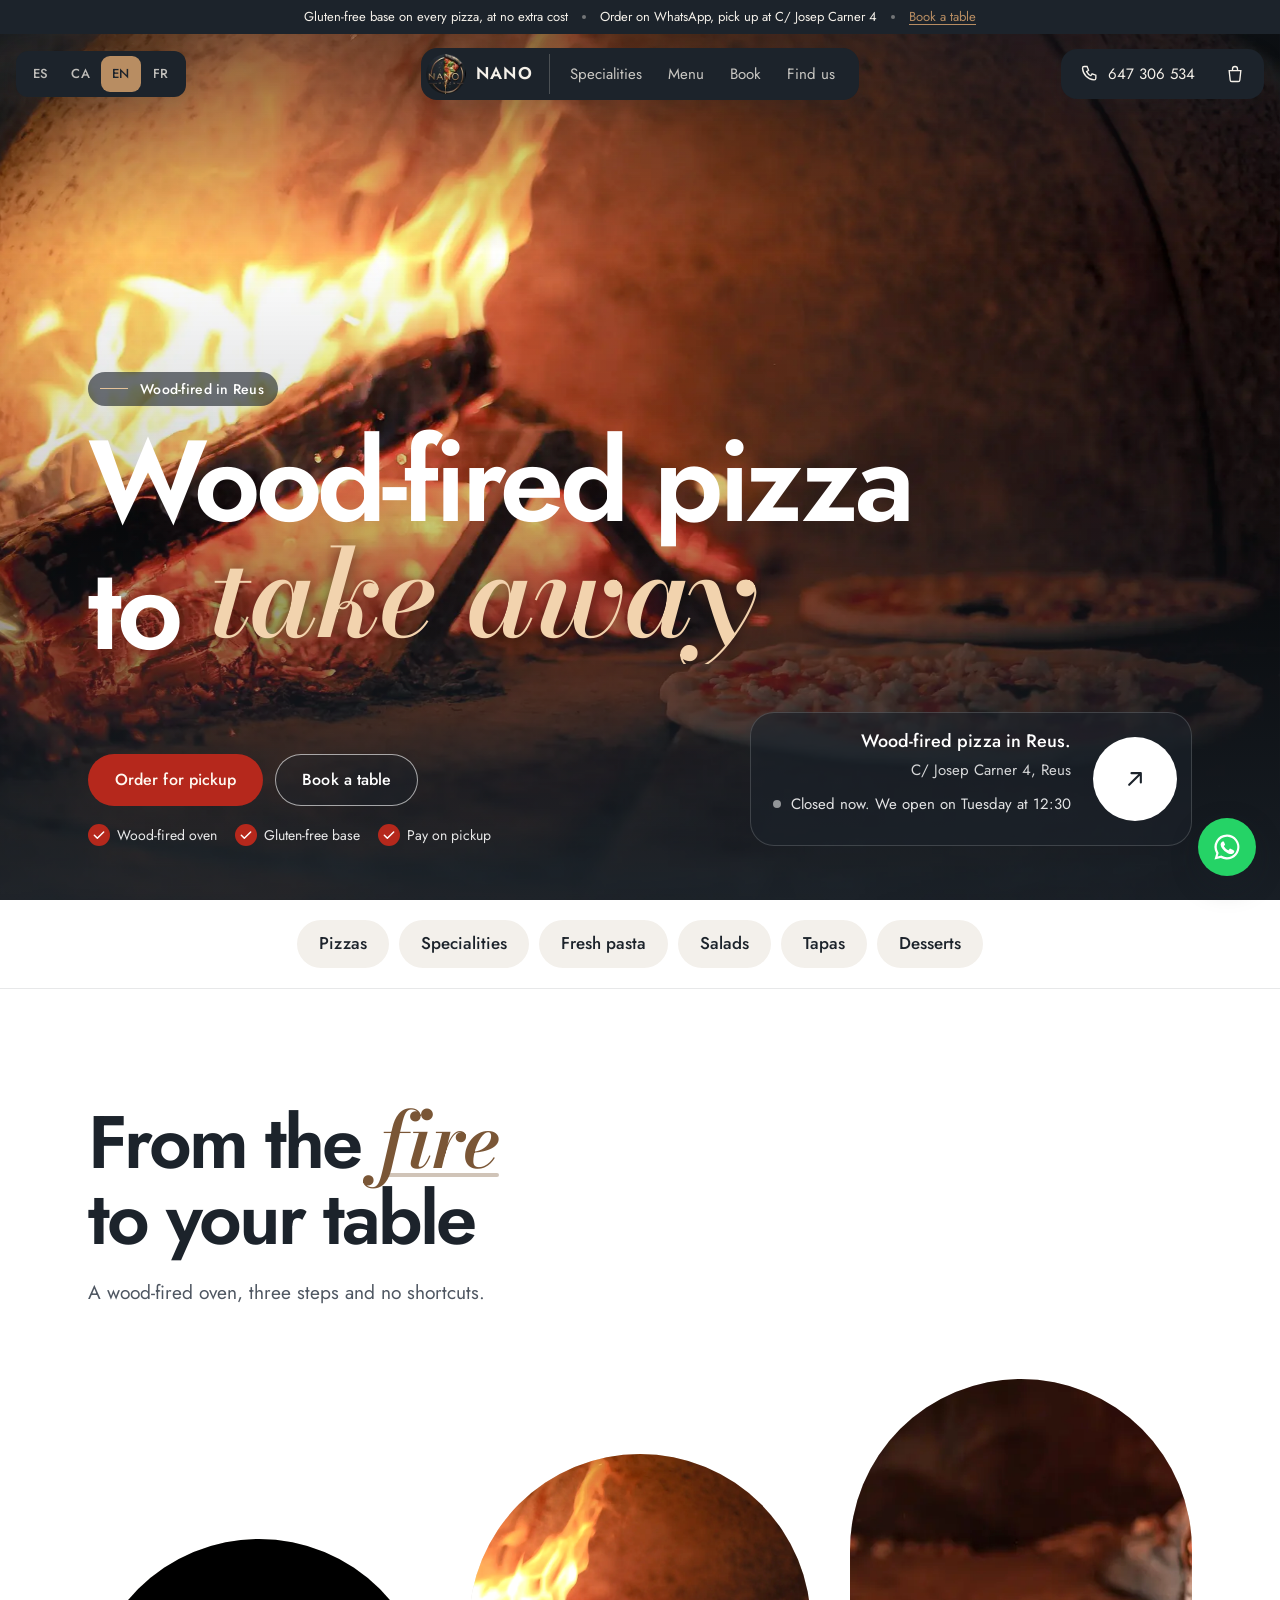
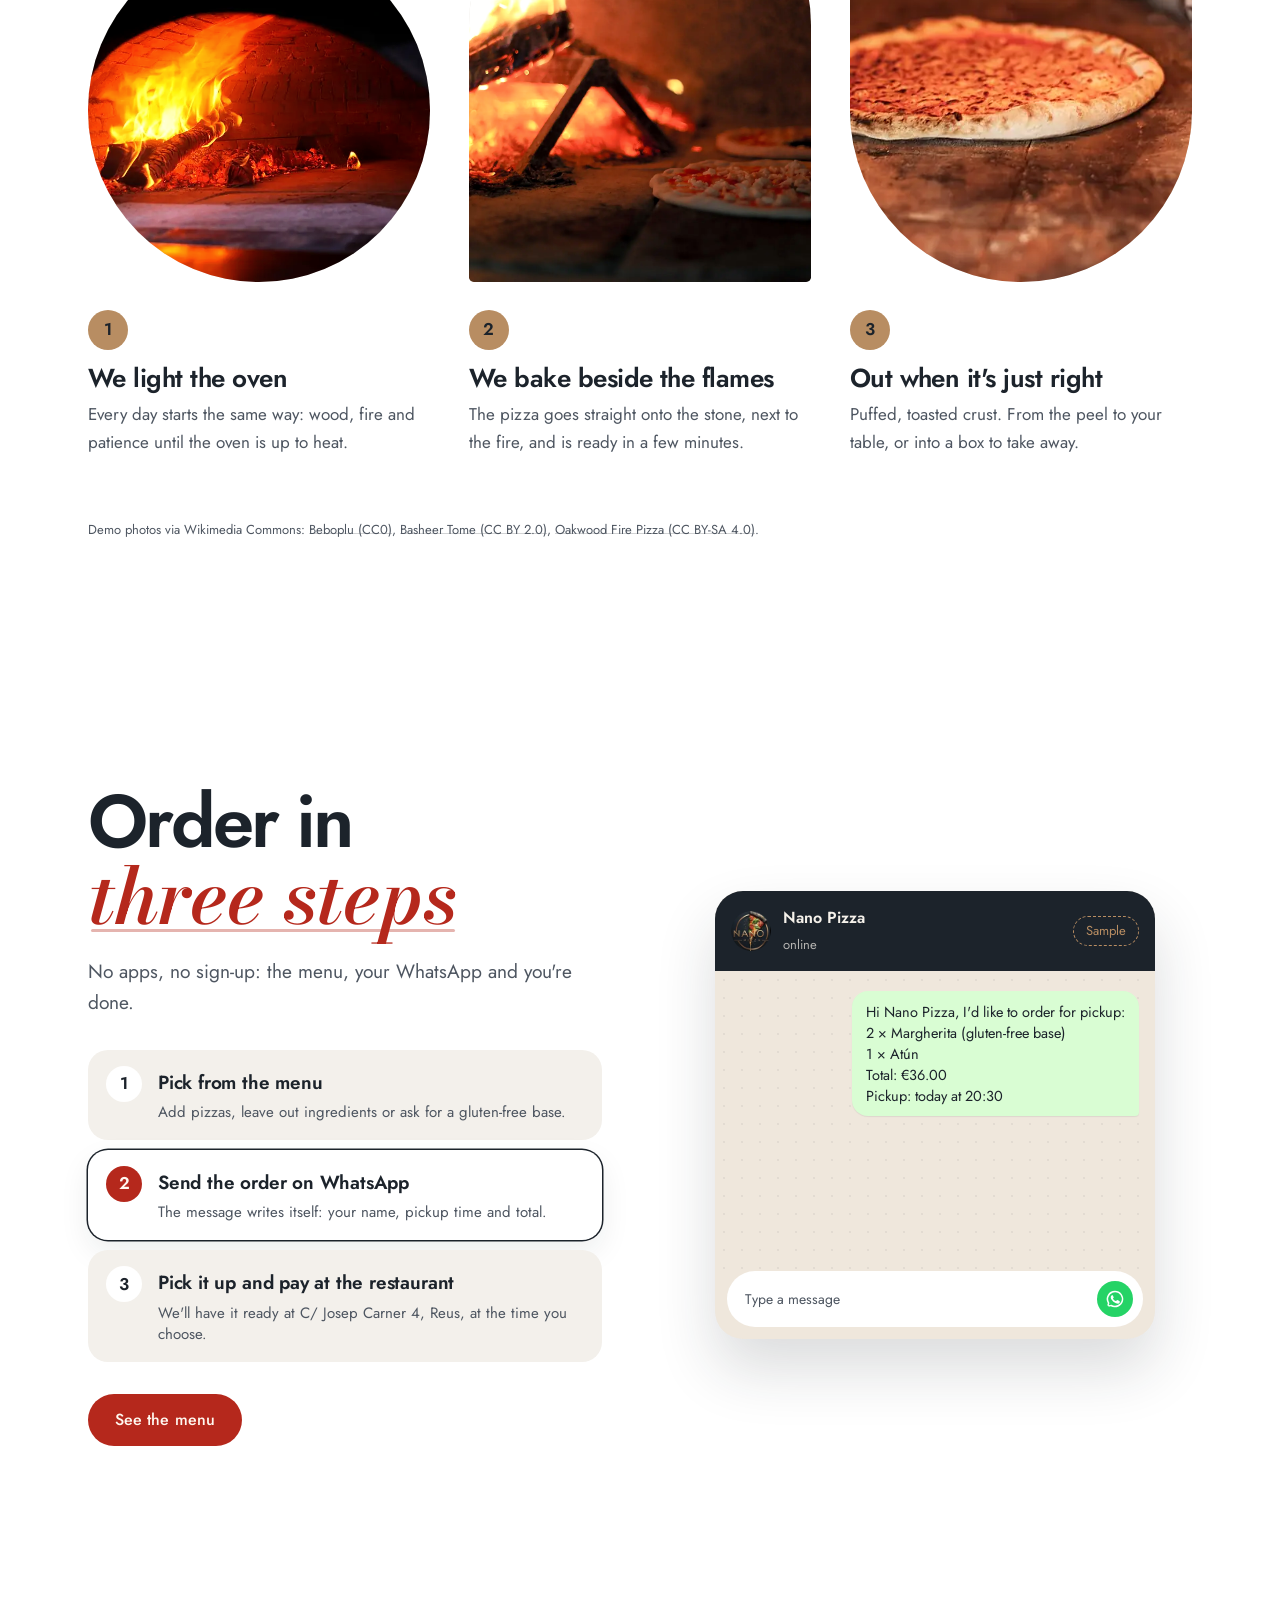
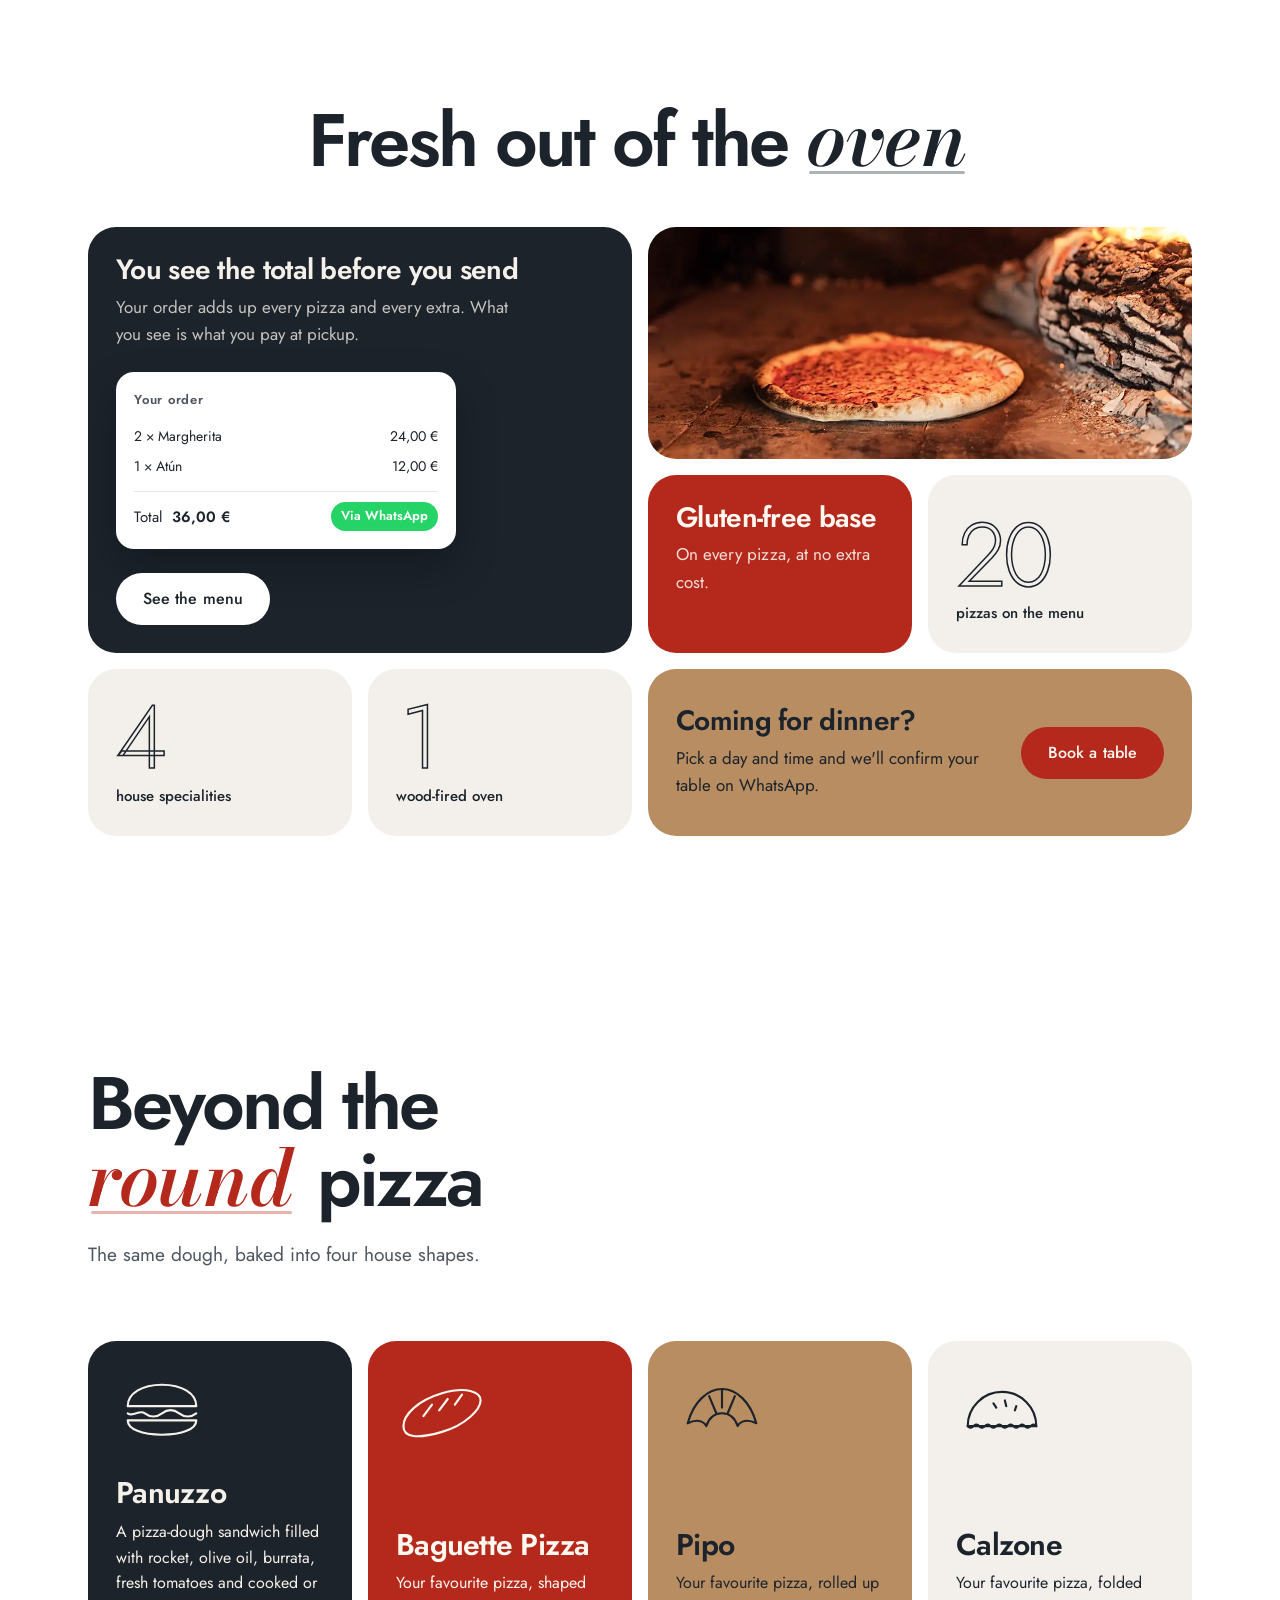
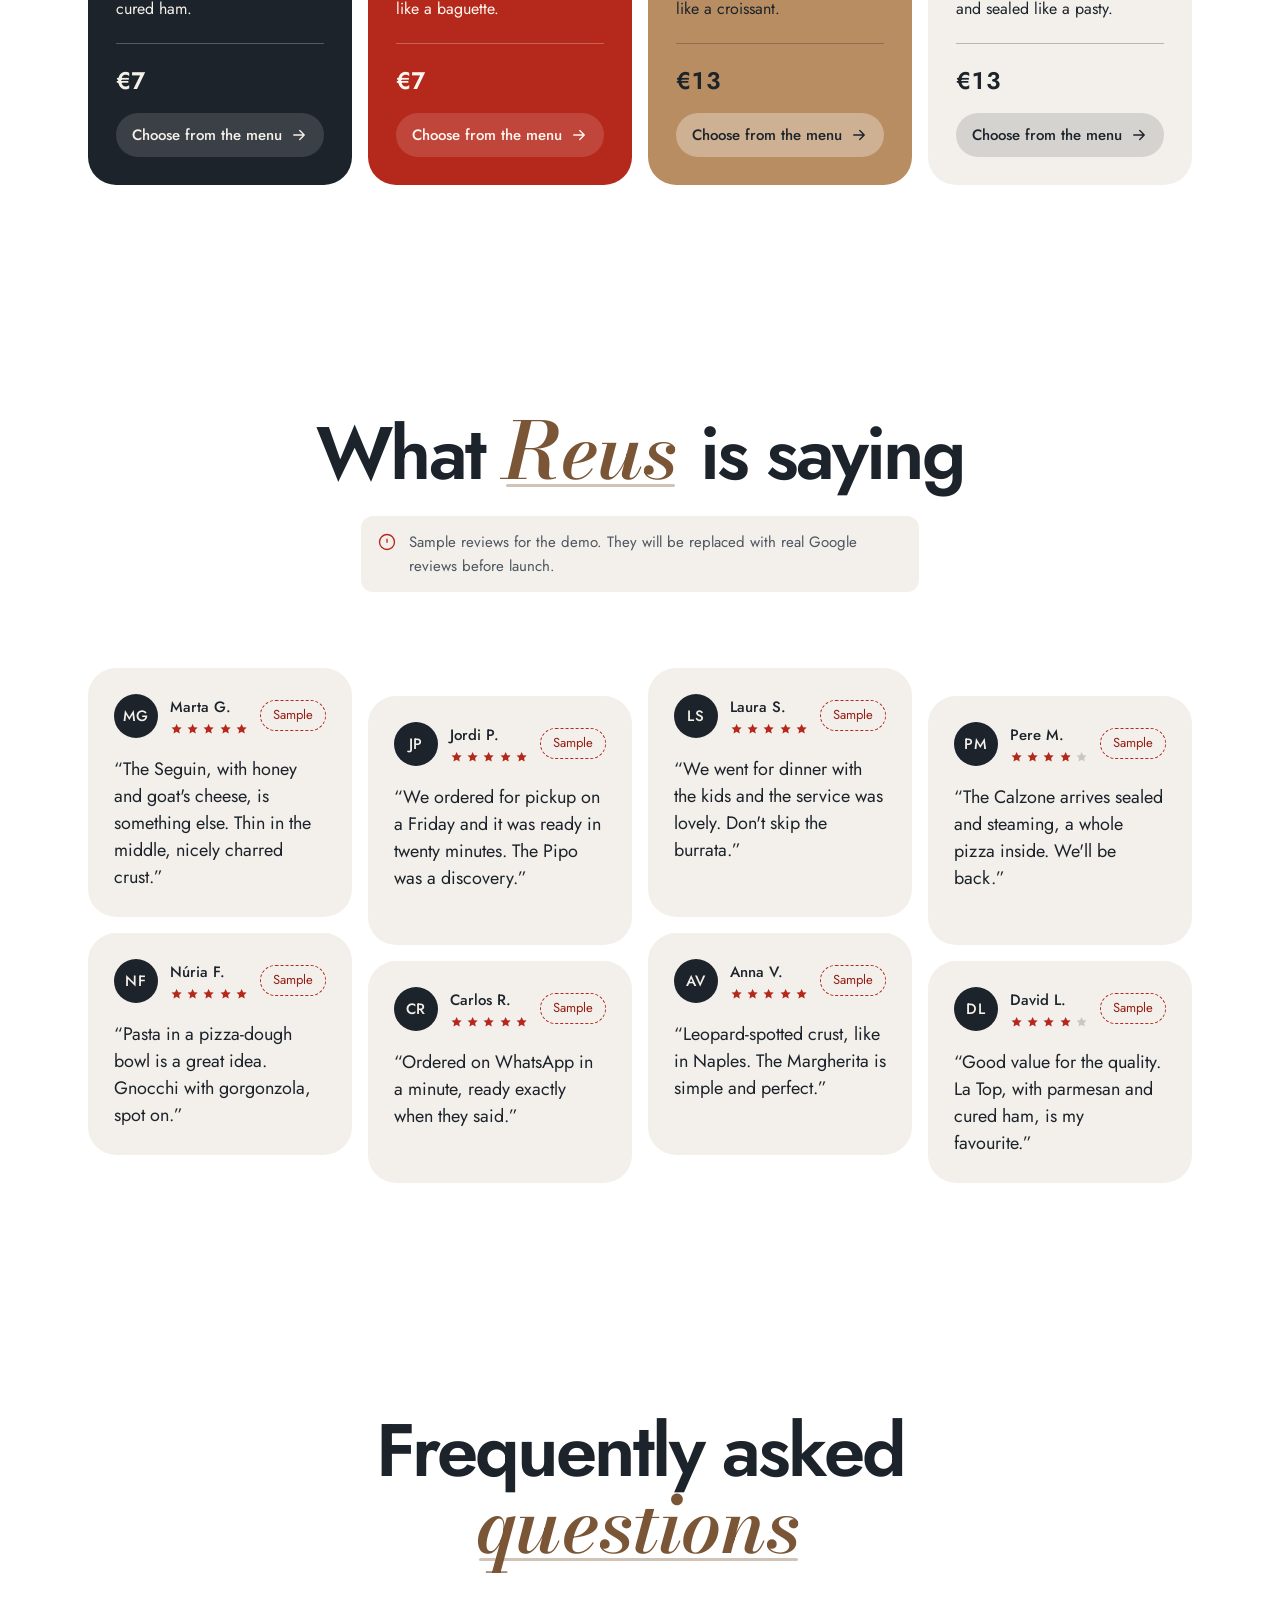
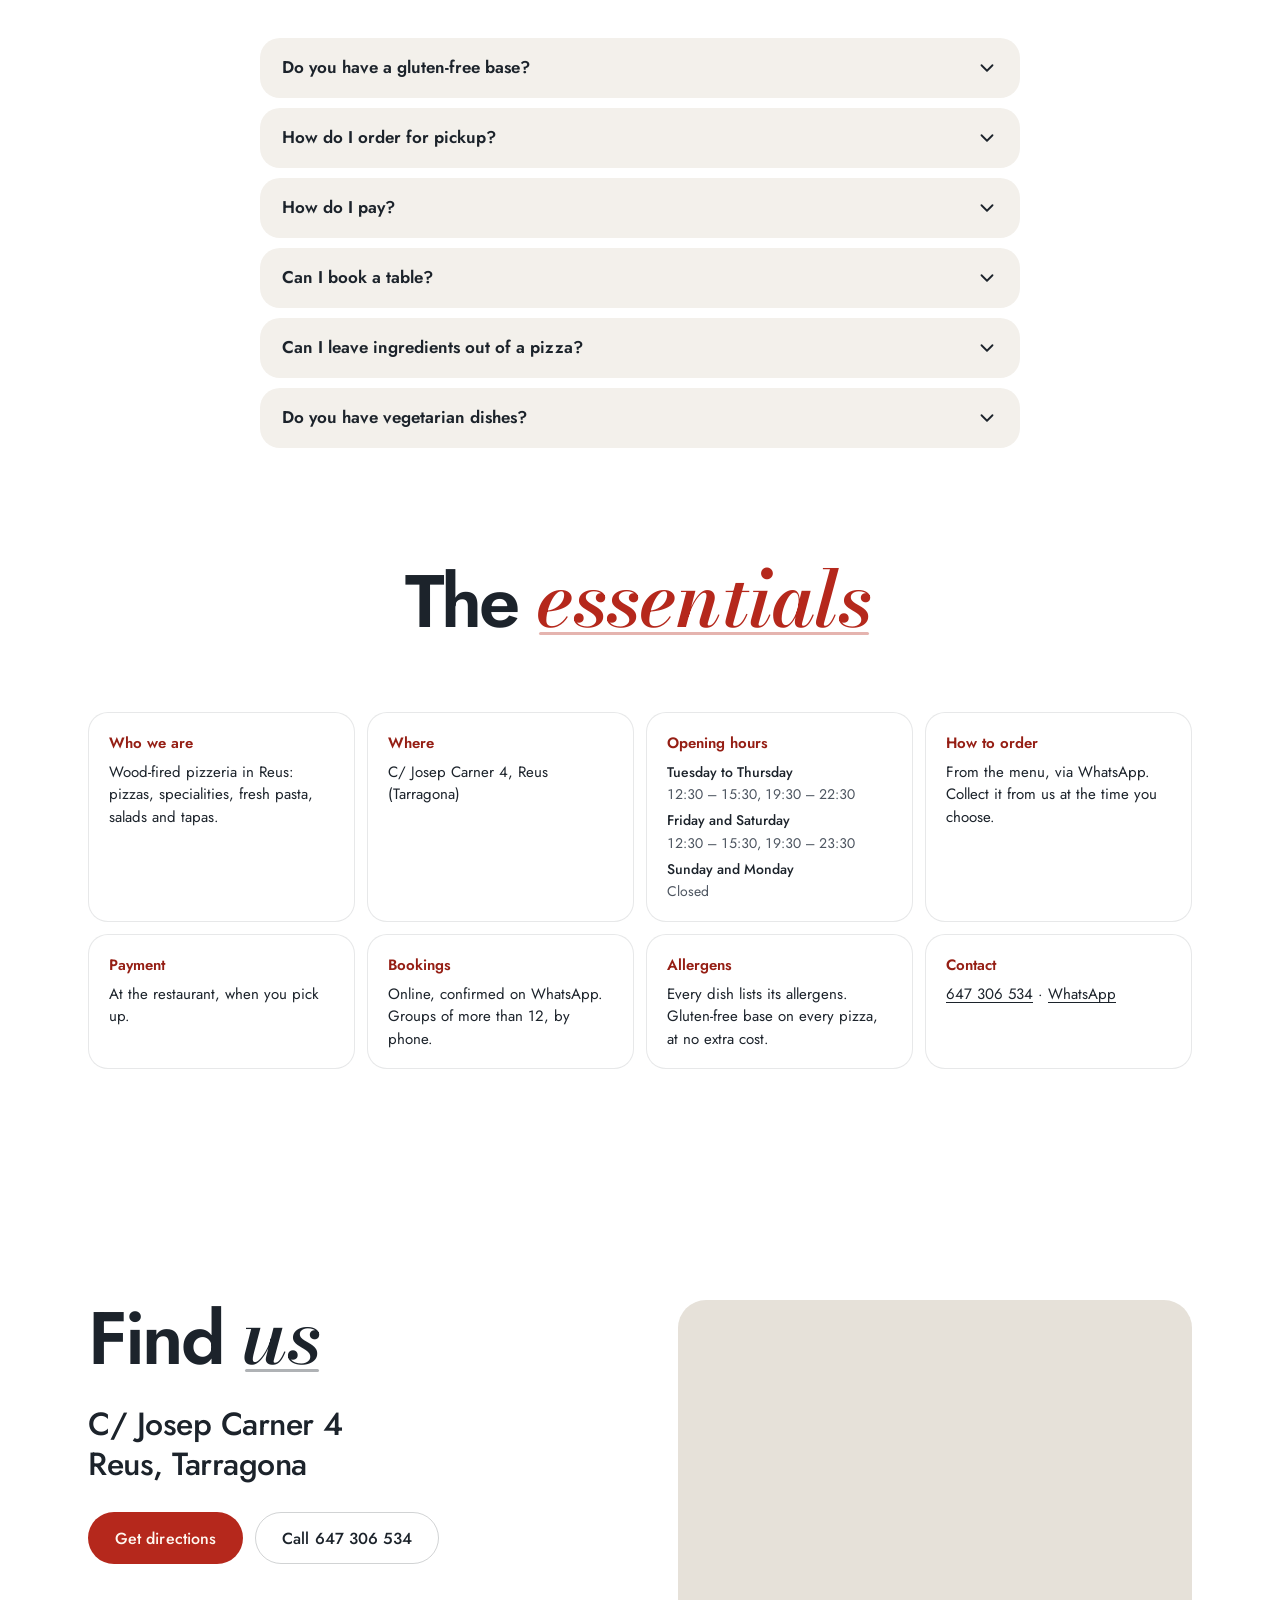
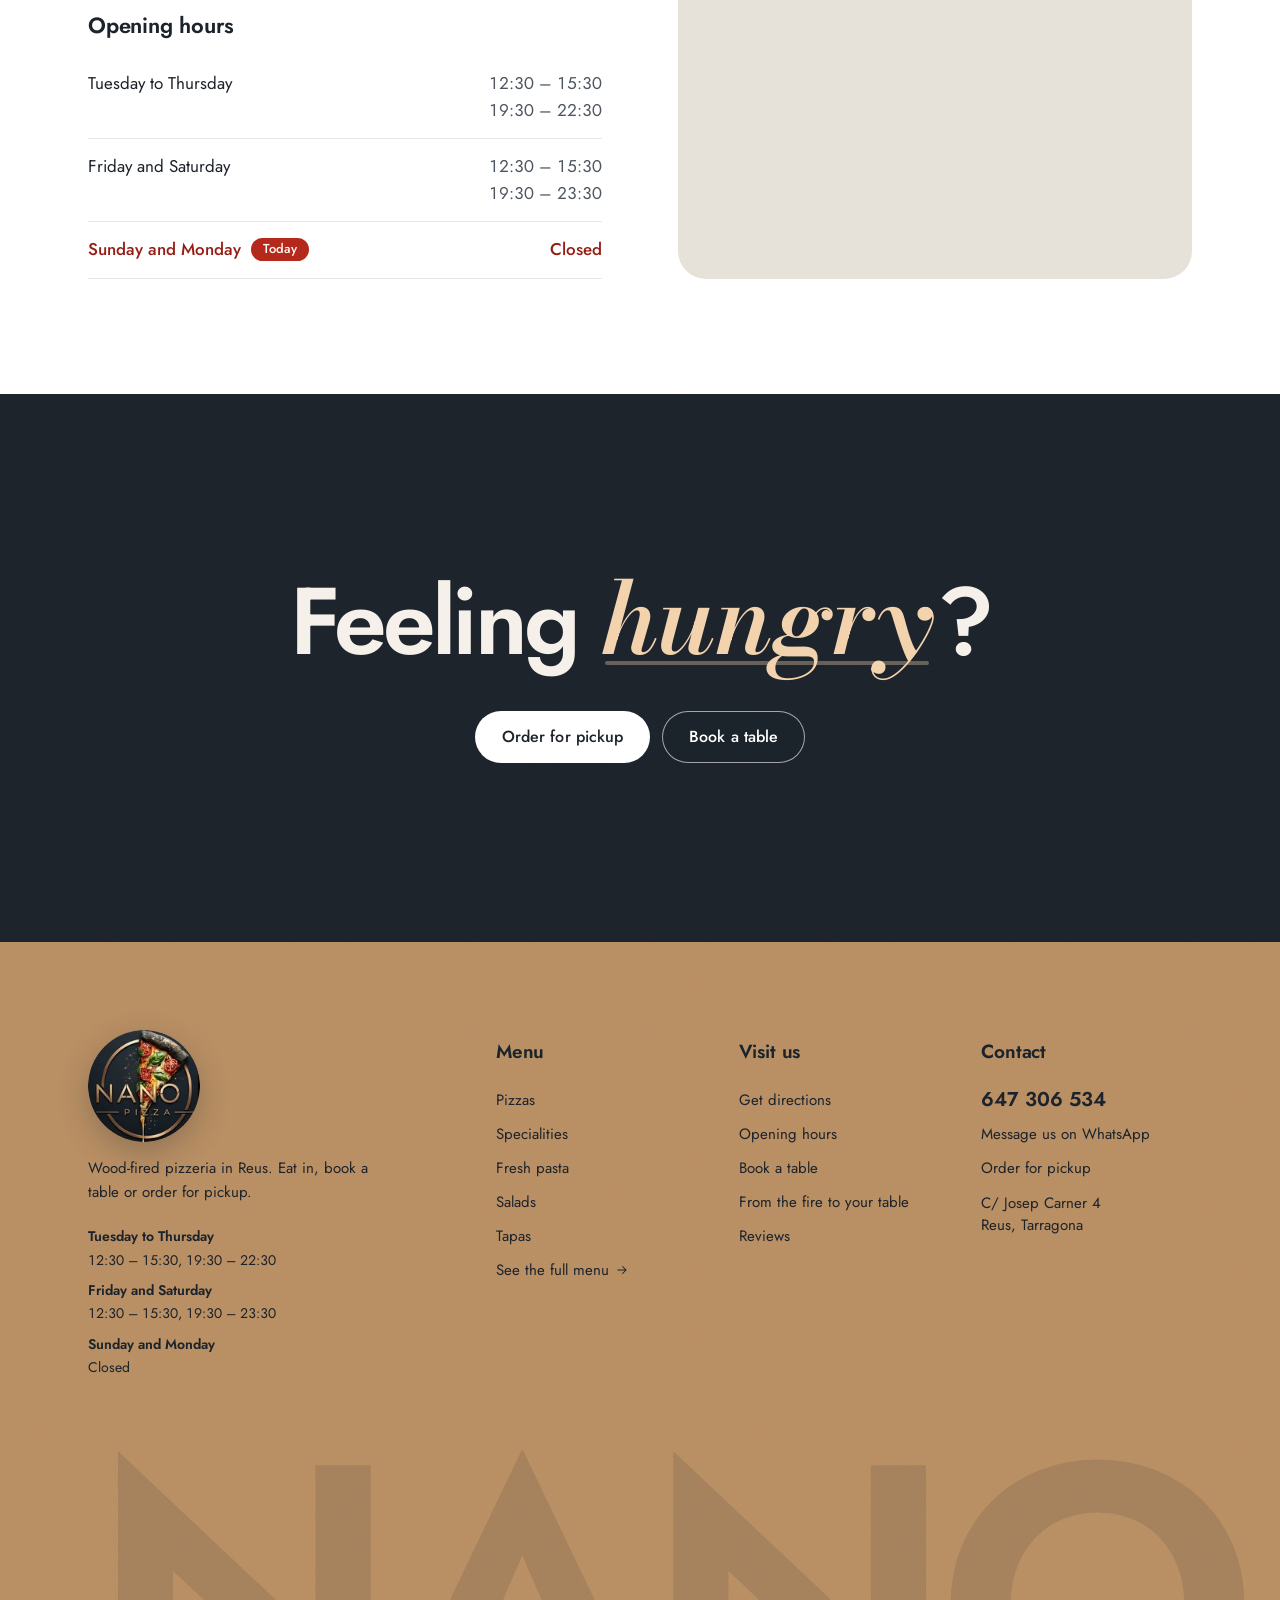
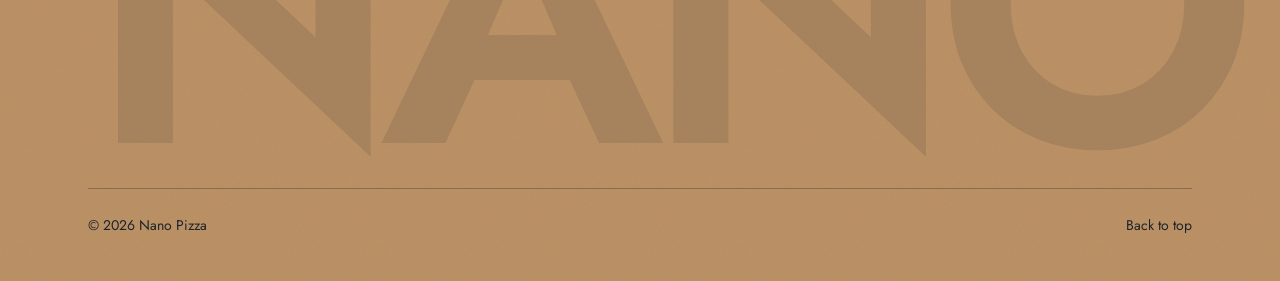
==== commit 218fdbb3: "Idioma francés y revisión de las traducciones - Nuevo idioma FR: todos los textos, carta, ingredient" ====
--- a/index.html
+++ b/index.html
@@ -25,6 +25,7 @@
 <meta property="og:locale" content="es_ES">
 <meta property="og:locale:alternate" content="ca_ES">
 <meta property="og:locale:alternate" content="en_GB">
+<meta property="og:locale:alternate" content="fr_FR">
 <meta name="twitter:card" content="summary_large_image">
 <script type="application/ld+json">
 {
@@ -447,6 +448,7 @@
       <button type="button" data-lang="es" aria-pressed="true">ES</button>
       <button type="button" data-lang="ca" aria-pressed="false">CA</button>
       <button type="button" data-lang="en" aria-pressed="false">EN</button>
+      <button type="button" data-lang="fr" aria-pressed="false">FR</button>
     </div>
     <div class="nav-pill pill">
       <a class="brand" href="index.html" aria-label="Nano Pizza" translate="no">
@@ -491,6 +493,7 @@
     <button type="button" data-lang="es" aria-pressed="true">ES</button>
     <button type="button" data-lang="ca" aria-pressed="false">CA</button>
     <button type="button" data-lang="en" aria-pressed="false">EN</button>
+    <button type="button" data-lang="fr" aria-pressed="false">FR</button>
   </div>
 </div>
 
--- a/css/nano.css
+++ b/css/nano.css
@@ -69,12 +69,13 @@
 .section-head-center{text-align:center}
 .section-head-center .sample-note{margin-inline:auto;text-align:left}
 /* Palabra marcada: un bloque de color detrás, como un rotulador */
-.mk{position:relative;display:inline-block;padding:0 .06em 0 0;margin:0;background:none;color:var(--mk-t);font-family:var(--ff-accent);font-style:italic;font-weight:500;font-size:1.06em;letter-spacing:-.015em;line-height:.9;white-space:nowrap;transition:color .3s ease .35s}
+.mk{position:relative;display:inline-block;padding:0 .06em 0 0;margin:0;background:none;color:var(--mk-t);font-family:var(--ff-accent);font-style:italic;font-weight:600;font-optical-sizing:none;font-variation-settings:"opsz" 14;font-size:1.06em;letter-spacing:-.01em;line-height:.9;white-space:nowrap;transition:color .3s ease .35s}
 .mk::before{content:"";position:absolute;left:.04em;right:.08em;bottom:-.02em;height:.045em;min-height:2px;border-radius:2px;background:currentColor;opacity:.35;transform-origin:0 50%;transition:transform .9s var(--ease-out) .25s}
 .mk-red{--mk-t:var(--accent)}
 .mk-bronze{--mk-t:var(--bronze-ink)}
 .mk-navy{--mk-t:var(--ink)}
-.hero .mk,.hungry .mk{--mk-t:var(--bronze-lt)}
+.hero .mk,.hungry .mk{--mk-t:#F2D3AE}
+.hero .mk{text-shadow:0 2px 16px rgba(0,0,0,.45)}
 
 /* ---------- Buttons ---------- */
 /* Píldoras; al pasar el ratón el texto sube y entra una copia desde abajo */
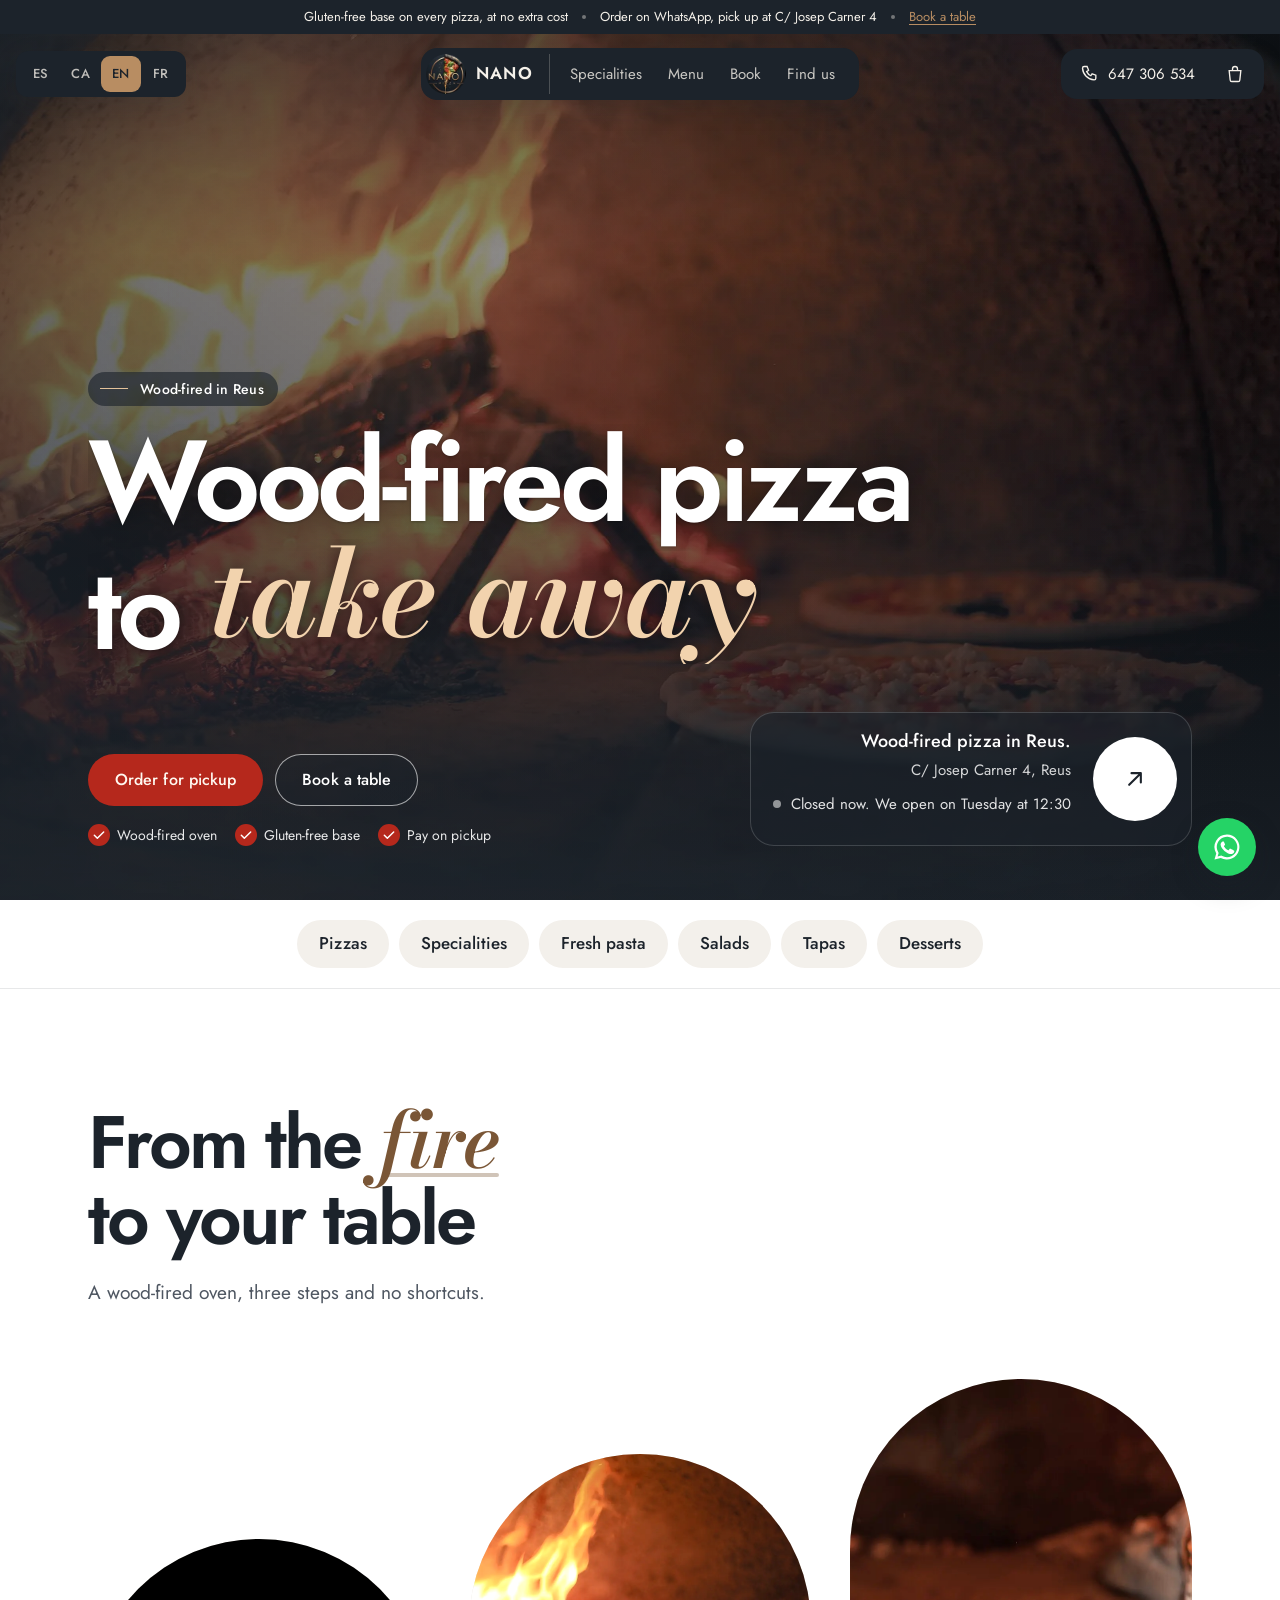
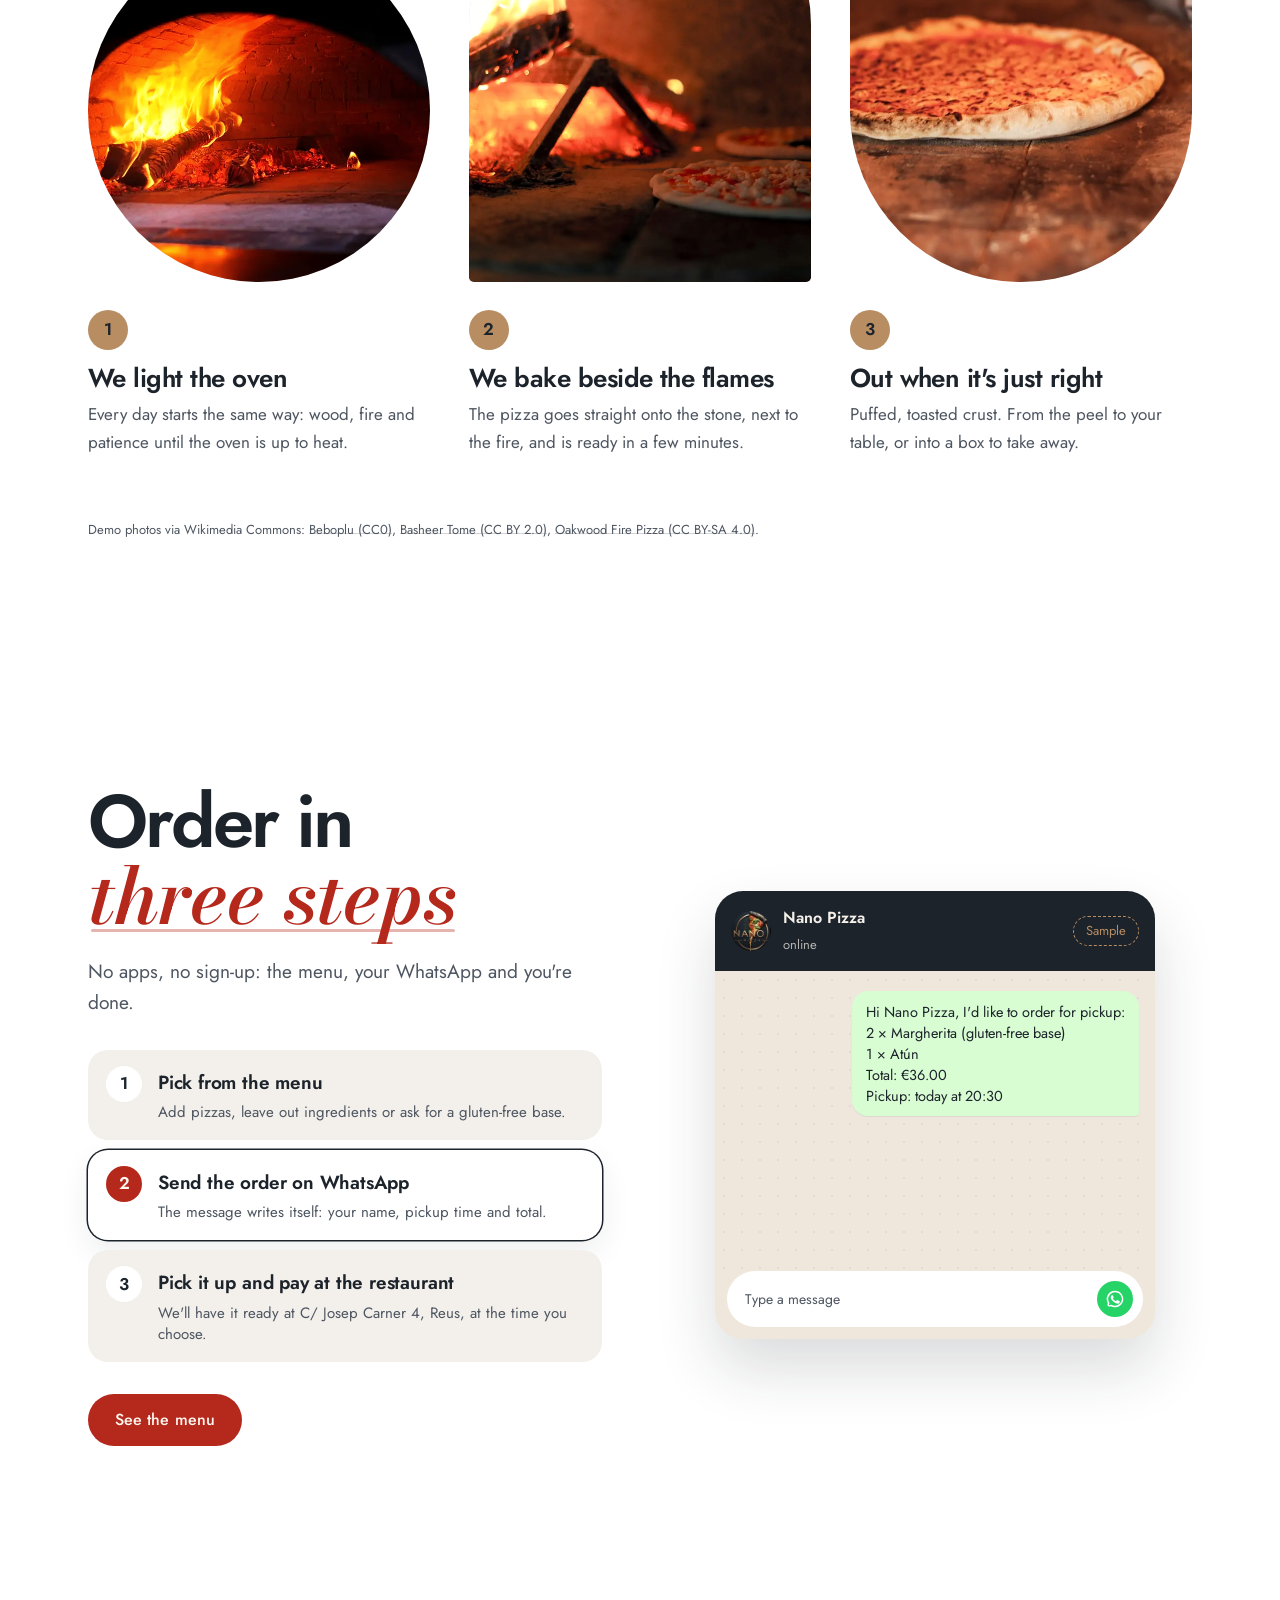
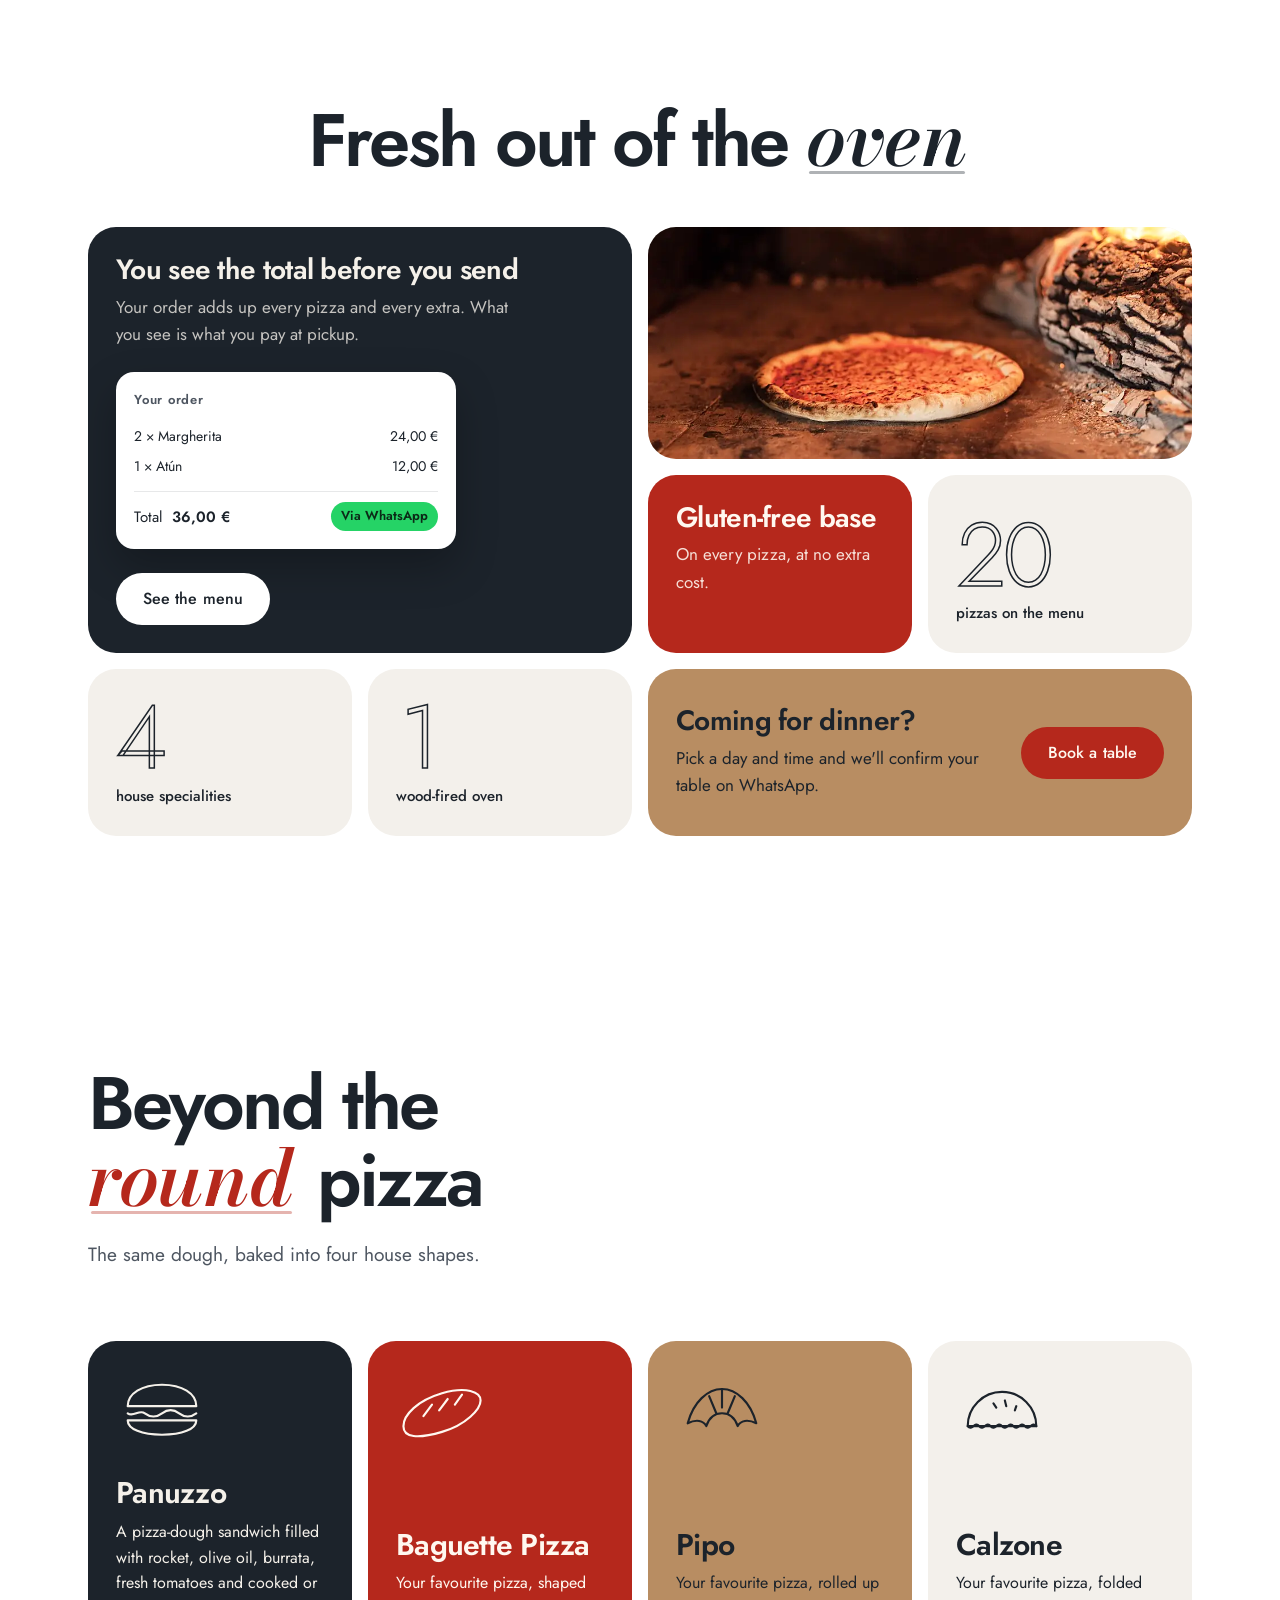
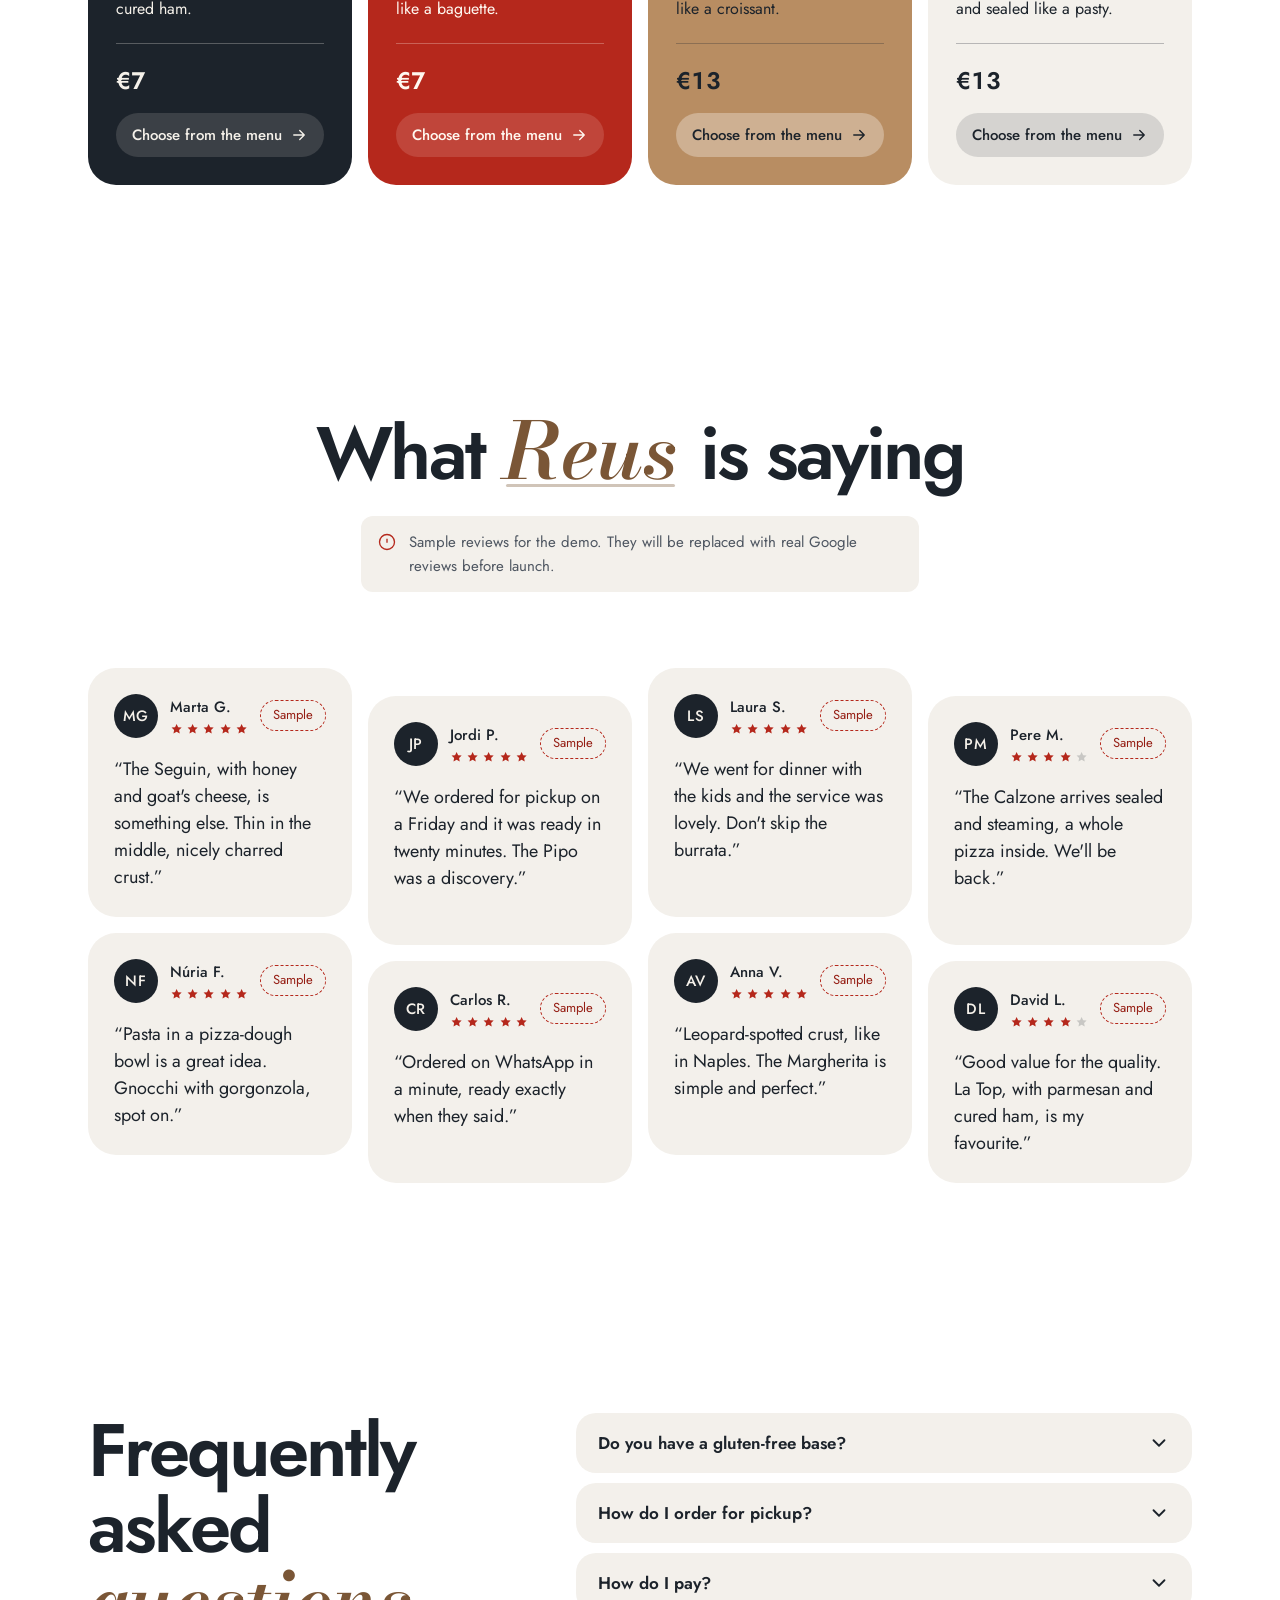
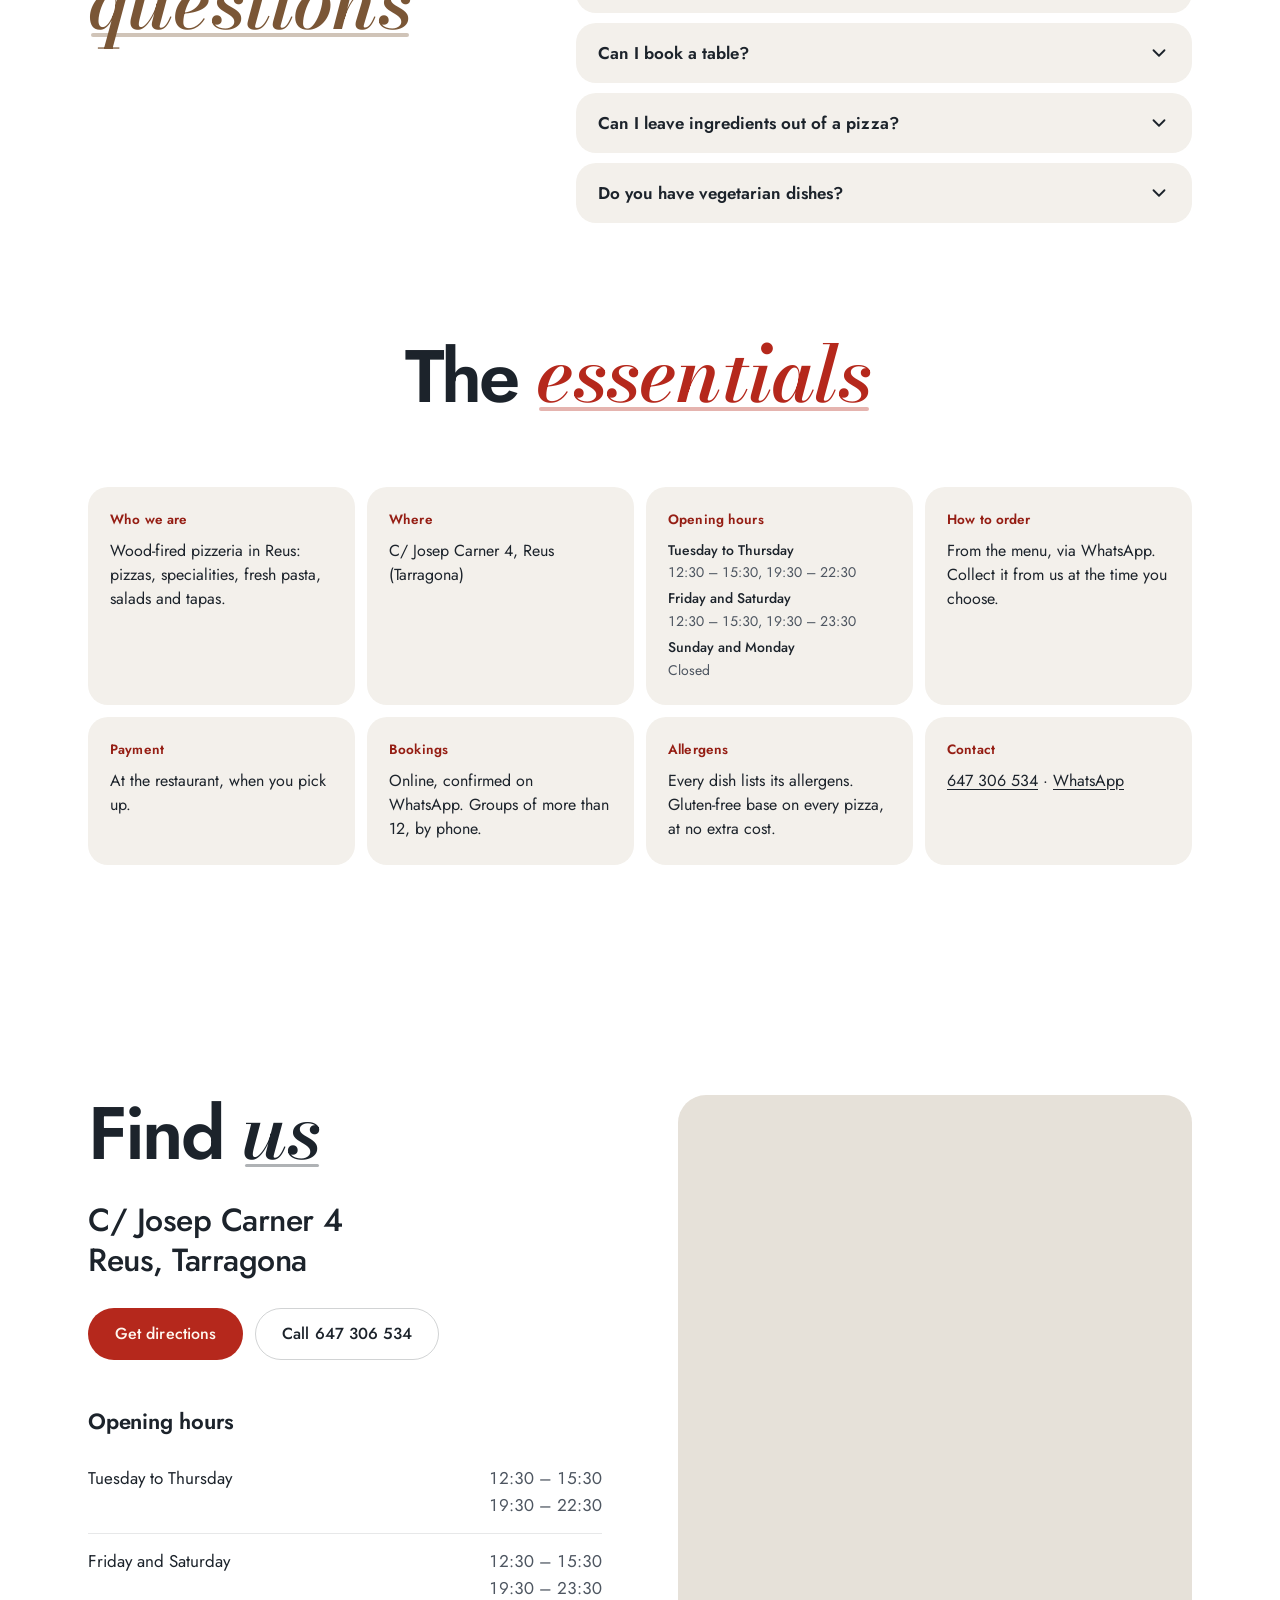
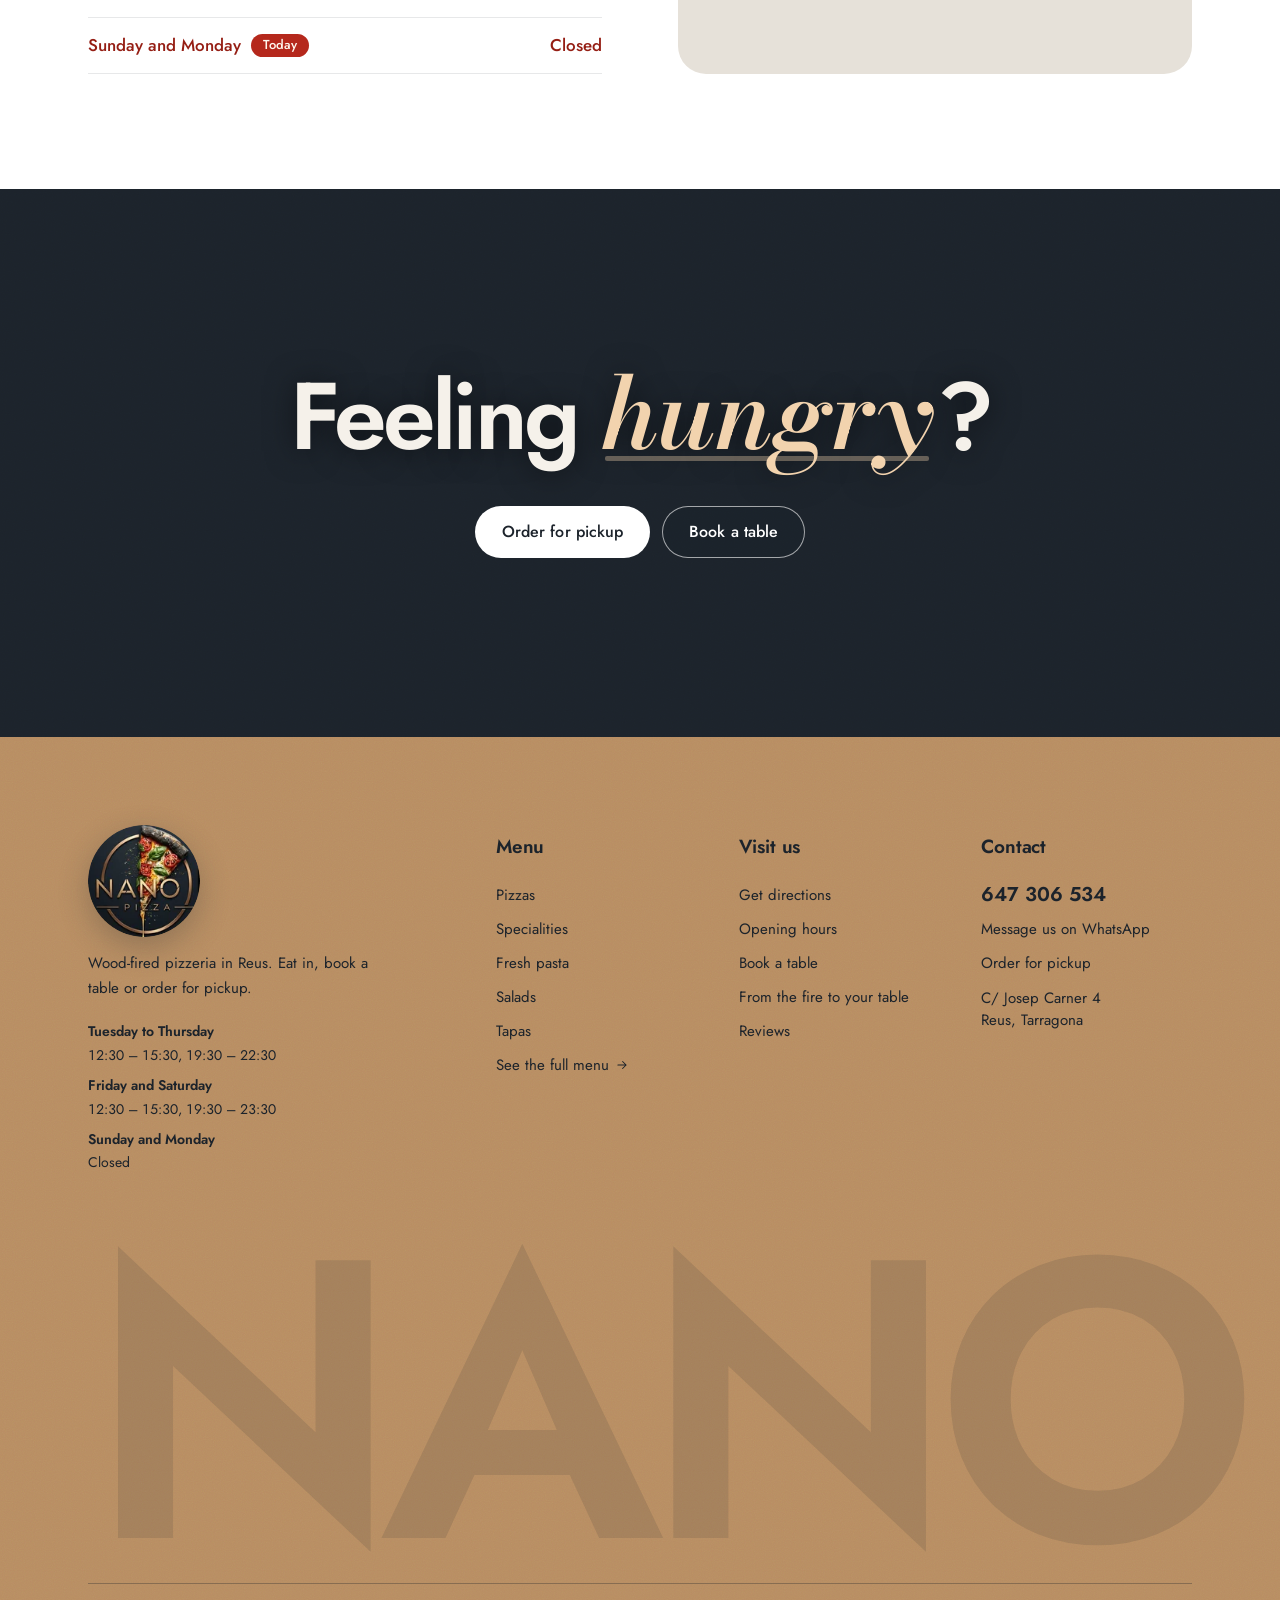
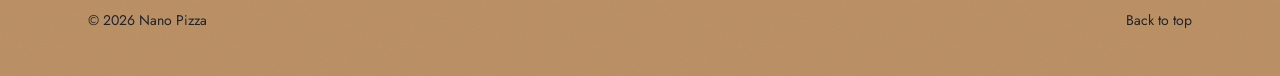
==== commit d71a521c: "Revisión de diseño: cabeceras con foto, hero animado y mejoras - Portada: titular legible sobre la l" ====
--- a/index.html
+++ b/index.html
@@ -433,7 +433,7 @@
 }
 </script>
 <link rel="preload" href="fonts/jost-normal-latin.woff2" as="font" type="font/woff2" crossorigin>
-<link rel="stylesheet" href="css/nano.css">
+<link rel="stylesheet" href="css/nano.css?v=59db8330">
 <noscript><style>.lang,.menu-toggle,.rv-controls,.tabs,.add,.seg,.pick,.cart-btn,.bar,.pasta-group,.pasta .check,[data-status]{display:none!important}</style></noscript>
 </head>
 <body>
@@ -499,7 +499,7 @@
 
 <main id="main">
   <section class="hero" id="top">
-    <div class="hero-bg" aria-hidden="true"><img src="Imagenes/Demo/horno-llamas-1920.webp" srcset="Imagenes/Demo/horno-llamas-960.webp 960w, Imagenes/Demo/horno-llamas-1920.webp 1920w" sizes="100vw" width="1920" height="1280" alt="" fetchpriority="high"></div>
+    <div class="hero-bg" aria-hidden="true"><img src="Imagenes/Demo/horno-llamas-1920.webp" srcset="Imagenes/Demo/horno-llamas-960.webp 960w, Imagenes/Demo/horno-llamas-1920.webp 1920w" sizes="100vw" width="1920" height="1280" alt="" fetchpriority="high"><span class="hero-glow"></span><span class="hero-sparks"><i></i><i></i><i></i><i></i><i></i><i></i><i></i><i></i><i></i><i></i><i></i><i></i></span></div>
     <div class="wrap hero-in">
       <p class="hero-est" data-i18n="hero_est">Horno de leña en Reus</p>
       <h1 class="hero-t">
@@ -701,9 +701,9 @@
   </section>
 
   <section class="section" id="faq" aria-labelledby="faq-t">
-    <div class="wrap">
-      <div class="section-head section-head-center" data-reveal>
-        <h2 class="h-big h-center" id="faq-t"><span data-i18n="faq_a">Preguntas </span><mark class="mk mk-bronze" data-i18n="faq_m">frecuentes</mark><span data-i18n="faq_b"></span></h2>
+    <div class="wrap faq-grid">
+      <div class="section-head" data-reveal>
+        <h2 class="h-big" id="faq-t"><span data-i18n="faq_a">Preguntas </span><mark class="mk mk-bronze" data-i18n="faq_m">frecuentes</mark><span data-i18n="faq_b"></span></h2>
       </div>
       <div class="faq" data-reveal>
         <details class="faq-item"><summary><span data-i18n="q1">¿Tenéis masa sin gluten?</span><svg viewBox="0 0 24 24" fill="none" stroke="currentColor" stroke-width="2" stroke-linecap="round" stroke-linejoin="round" aria-hidden="true"><path d="M6 9l6 6 6-6"/></svg></summary><p data-i18n="a1">Sí, en todas las pizzas y sin coste extra. En la cocina usamos harina de trigo y puede haber trazas: si eres celíaco, dínoslo al pedir.</p></details>
@@ -752,6 +752,7 @@
   </section>
 
   <section class="hungry" aria-labelledby="hungry-t">
+    <div class="hungry-bg" aria-hidden="true"><img src="Imagenes/Demo/pizza-brasas-1920.webp" srcset="Imagenes/Demo/pizza-brasas-960.webp 960w, Imagenes/Demo/pizza-brasas-1920.webp 1920w" sizes="100vw" width="1920" height="1280" alt="" loading="lazy" decoding="async"></div>
     <div class="wrap hungry-in" data-reveal>
       <h2 class="h-big h-center" id="hungry-t"><span data-i18n="hg_a">¿Te ha entrado </span><mark class="mk mk-bronze" data-i18n="hg_m">hambre</mark><span data-i18n="hg_b">?</span></h2>
       <div class="hero-ctas">
@@ -851,6 +852,6 @@
   </defs>
 </svg>
 
-<script src="js/nano.js"></script>
+<script src="js/nano.js?v=739a4f44"></script>
 </body>
 </html>
--- a/css/nano.css
+++ b/css/nano.css
@@ -476,7 +476,7 @@
   .fchip svg{width:16px;height:16px}
 }
 /* Carta en mesa (?mesa, el QR de las mesas): solo la carta; el pedido se hace al camarero */
-.is-mesa .pc-actions,.is-mesa .custom,.is-mesa main > :not(#carta),.is-mesa .foot-nav,.is-mesa .bar,.is-mesa .cart-btn,.is-mesa .nav-links,.is-mesa .menu-toggle,.is-mesa .mobile-menu,.is-mesa .add,.is-mesa .scrim,.is-mesa .drawer{display:none!important}
+.is-mesa .pc-actions,.is-mesa .custom,.is-mesa main > :not(#carta):not(.page-hero),.is-mesa .foot-nav,.is-mesa .bar,.is-mesa .cart-btn,.is-mesa .nav-links,.is-mesa .menu-toggle,.is-mesa .mobile-menu,.is-mesa .add,.is-mesa .scrim,.is-mesa .drawer{display:none!important}
 /* Páginas sin hero (carta, reservar, mesa): el contenido empieza bajo la barra superior fija */
 .page-top{padding-top:calc(var(--nav-h) + clamp(28px,5vw,64px))}
 .mesa-only{display:none}
@@ -976,3 +976,92 @@
   html{scroll-behavior:auto}
   *,*::before,*::after{animation-duration:.01ms!important;animation-delay:0s!important;animation-iteration-count:1!important;transition-duration:.01ms!important}
 }
+
+/* Titular del hero legible sobre la llama: velo oscuro detrás del texto (izquierda y centro) y sombra suave en las letras */
+.hero-bg::after{background:
+  linear-gradient(90deg,rgba(28,35,43,.62) 0%,rgba(28,35,43,.42) 45%,rgba(28,35,43,.12) 75%,rgba(28,35,43,0) 100%),
+  linear-gradient(180deg,rgba(28,35,43,.5) 0%,rgba(28,35,43,.12) 28%,rgba(28,35,43,.32) 55%,rgba(28,35,43,.88) 100%)}
+.hero-t{text-shadow:0 2px 28px rgba(0,0,0,.38),0 1px 3px rgba(0,0,0,.28)}
+@media (max-width:640px){.hero-bg::after{background:linear-gradient(180deg,rgba(28,35,43,.55) 0%,rgba(28,35,43,.38) 30%,rgba(28,35,43,.5) 55%,rgba(28,35,43,.9) 100%)}}
+
+/* Fondo del hero animado: la foto se acerca y se desplaza muy despacio, la llama late y suben chispas.
+   Solo transform y opacity (no repintan); todo se para con prefers-reduced-motion. */
+.anim .hero-bg{animation:drift 26s ease-in-out 1.8s infinite alternate;will-change:transform}
+@keyframes drift{from{transform:none}to{transform:scale(1.09) translate3d(1.6%,-1.2%,0)}}
+.hero-glow{position:absolute;inset:0;z-index:1;pointer-events:none;background:radial-gradient(ellipse 45% 55% at 24% 34%,rgba(255,140,40,.34),rgba(255,110,20,.12) 45%,rgba(255,100,0,0) 70%);opacity:.55}
+.anim .hero-glow{animation:flicker 4.2s steps(1,end) infinite}
+@keyframes flicker{0%{opacity:.55}9%{opacity:.8}17%{opacity:.6}26%{opacity:.95}34%{opacity:.7}47%{opacity:.85}58%{opacity:.5}66%{opacity:.9}78%{opacity:.65}88%{opacity:1}}
+.hero-bg::after{z-index:2}
+.hero-sparks{position:absolute;inset:0;z-index:1;overflow:hidden;pointer-events:none}
+.hero-sparks i{position:absolute;bottom:-12px;width:4px;height:4px;border-radius:50%;background:#FFC27A;box-shadow:0 0 8px 2px rgba(255,150,50,.7);opacity:0}
+.anim .hero-sparks i{animation:spark 7s linear infinite}
+.hero-sparks i:nth-child(1){left:8%;animation-delay:.2s;animation-duration:6.5s}
+.hero-sparks i:nth-child(2){left:16%;animation-delay:2.4s;animation-duration:8s}
+.hero-sparks i:nth-child(3){left:22%;animation-delay:4.1s;animation-duration:7s;width:3px;height:3px}
+.hero-sparks i:nth-child(4){left:29%;animation-delay:1.1s;animation-duration:9s}
+.hero-sparks i:nth-child(5){left:35%;animation-delay:5.6s;animation-duration:6.8s;width:3px;height:3px}
+.hero-sparks i:nth-child(6){left:41%;animation-delay:3.2s;animation-duration:8.4s}
+.hero-sparks i:nth-child(7){left:12%;animation-delay:6.3s;animation-duration:7.6s;width:3px;height:3px}
+.hero-sparks i:nth-child(8){left:52%;animation-delay:1.8s;animation-duration:9.5s}
+.hero-sparks i:nth-child(9){left:60%;animation-delay:4.8s;animation-duration:7.2s;width:3px;height:3px}
+.hero-sparks i:nth-child(10){left:70%;animation-delay:.9s;animation-duration:8.8s}
+.hero-sparks i:nth-child(11){left:80%;animation-delay:3.7s;animation-duration:7.9s;width:3px;height:3px}
+.hero-sparks i:nth-child(12){left:90%;animation-delay:5.1s;animation-duration:9.2s}
+@keyframes spark{0%{transform:translate3d(0,0,0);opacity:0}10%{opacity:.95}50%{transform:translate3d(18px,-45vh,0);opacity:.75}100%{transform:translate3d(-14px,-95vh,0);opacity:0}}
+@media (max-width:640px){.hero-sparks i:nth-child(n+9){display:none}}
+.hero-glow{will-change:opacity}.hero-sparks i{will-change:transform,opacity}
+
+/* ===== Revisión de diseño (noviembre) ===== */
+/* Pantallas grandes: la página aprovecha el ancho y la carta enseña 4 pizzas por fila */
+@media (min-width:1600px){
+  :root{--maxw:1380px}
+  .pizza-cards{grid-template-columns:repeat(4,minmax(0,1fr))}
+}
+
+/* Cabecera con foto en carta y reservas: el título sobre el horno, con velo oscuro para que se lea */
+.page-hero{position:relative;z-index:2;isolation:isolate;overflow:hidden;background:var(--ink);color:#fff;padding-top:calc(var(--nav-h) + var(--tb) + clamp(40px,7vw,96px));padding-bottom:clamp(36px,6vw,80px)}
+.page-hero-bg{position:absolute;inset:0;z-index:-1}
+.page-hero-bg img{width:100%;height:100%;object-fit:cover;object-position:50% 60%}
+.page-hero-bg::after{content:"";position:absolute;inset:0;background:
+  linear-gradient(90deg,rgba(28,35,43,.86) 0%,rgba(28,35,43,.66) 42%,rgba(28,35,43,.3) 78%,rgba(28,35,43,.16) 100%),
+  linear-gradient(180deg,rgba(28,35,43,.55) 0%,rgba(28,35,43,.1) 45%,rgba(28,35,43,.55) 100%)}
+.page-hero .h-big{text-shadow:0 2px 28px rgba(0,0,0,.4)}
+.page-hero .mk{--mk-t:#F2D3AE;text-shadow:0 2px 16px rgba(0,0,0,.45)}
+.page-hero .lede{color:rgba(255,255,255,.9);max-width:48ch}
+.section.after-hero{padding-top:clamp(28px,4vw,56px)}
+.anim .page-hero-bg img{animation:settle 1.6s var(--ease-out) both}
+@media (max-width:640px){
+  .page-hero{padding-top:calc(var(--nav-h) + var(--tb) + 26px);padding-bottom:22px}
+  .page-hero .lede{font-size:15.5px;margin-top:10px}
+  .page-hero-bg::after{background:linear-gradient(180deg,rgba(28,35,43,.72) 0%,rgba(28,35,43,.6) 100%)}
+  .section.after-hero{padding-top:20px}
+  .is-mesa .page-hero{padding-bottom:18px}
+}
+
+/* Banda final: la pizza junto a las brasas detrás de la pregunta */
+.hungry{overflow:hidden}
+.hungry-bg{position:absolute;inset:0;z-index:-2}
+.hungry-bg img{width:100%;height:100%;object-fit:cover;object-position:50% 55%}
+.hungry-bg::after{content:"";position:absolute;inset:0;background:radial-gradient(ellipse 70% 80% at 50% 50%,rgba(28,35,43,.74),rgba(28,35,43,.5) 60%,rgba(28,35,43,.72) 100%)}
+.hungry .h-big{text-shadow:0 2px 30px rgba(0,0,0,.5)}
+
+/* Preguntas frecuentes: título a la izquierda y preguntas a la derecha en el ordenador */
+@media (min-width:961px){
+  .faq-grid{display:grid;grid-template-columns:minmax(0,.8fr) minmax(0,1.2fr);gap:clamp(40px,6vw,96px);align-items:start}
+  .faq-grid .section-head{margin:0;position:sticky;top:calc(var(--nav-h) + 40px)}
+  .faq-grid .faq{max-width:none;margin:0}
+}
+.faq-item summary{transition:background-color .2s var(--ease-out)}
+@media (hover:hover){.faq-item:not([open]) summary:hover{background:var(--surface-2);border-radius:var(--r-m)}}
+
+/* Lo esencial: recuadros con fondo cálido en vez de solo borde */
+.ess-i{border:0;background:var(--surface);padding:22px 22px 24px}
+.ess-i h3{font-size:13.5px;letter-spacing:.01em;margin-bottom:8px}
+.ess-i p{font-size:16px}
+
+/* Postres: banda oscura a todo el ancho */
+.desserts{max-width:none;background:var(--ink);color:#fff;padding:clamp(28px,5vw,64px)}
+.desserts span{background:rgba(184,141,98,.5)}
+
+/* Contraste de la etiqueta «Por WhatsApp» */
+.rc-pill{color:#0B2A17}
